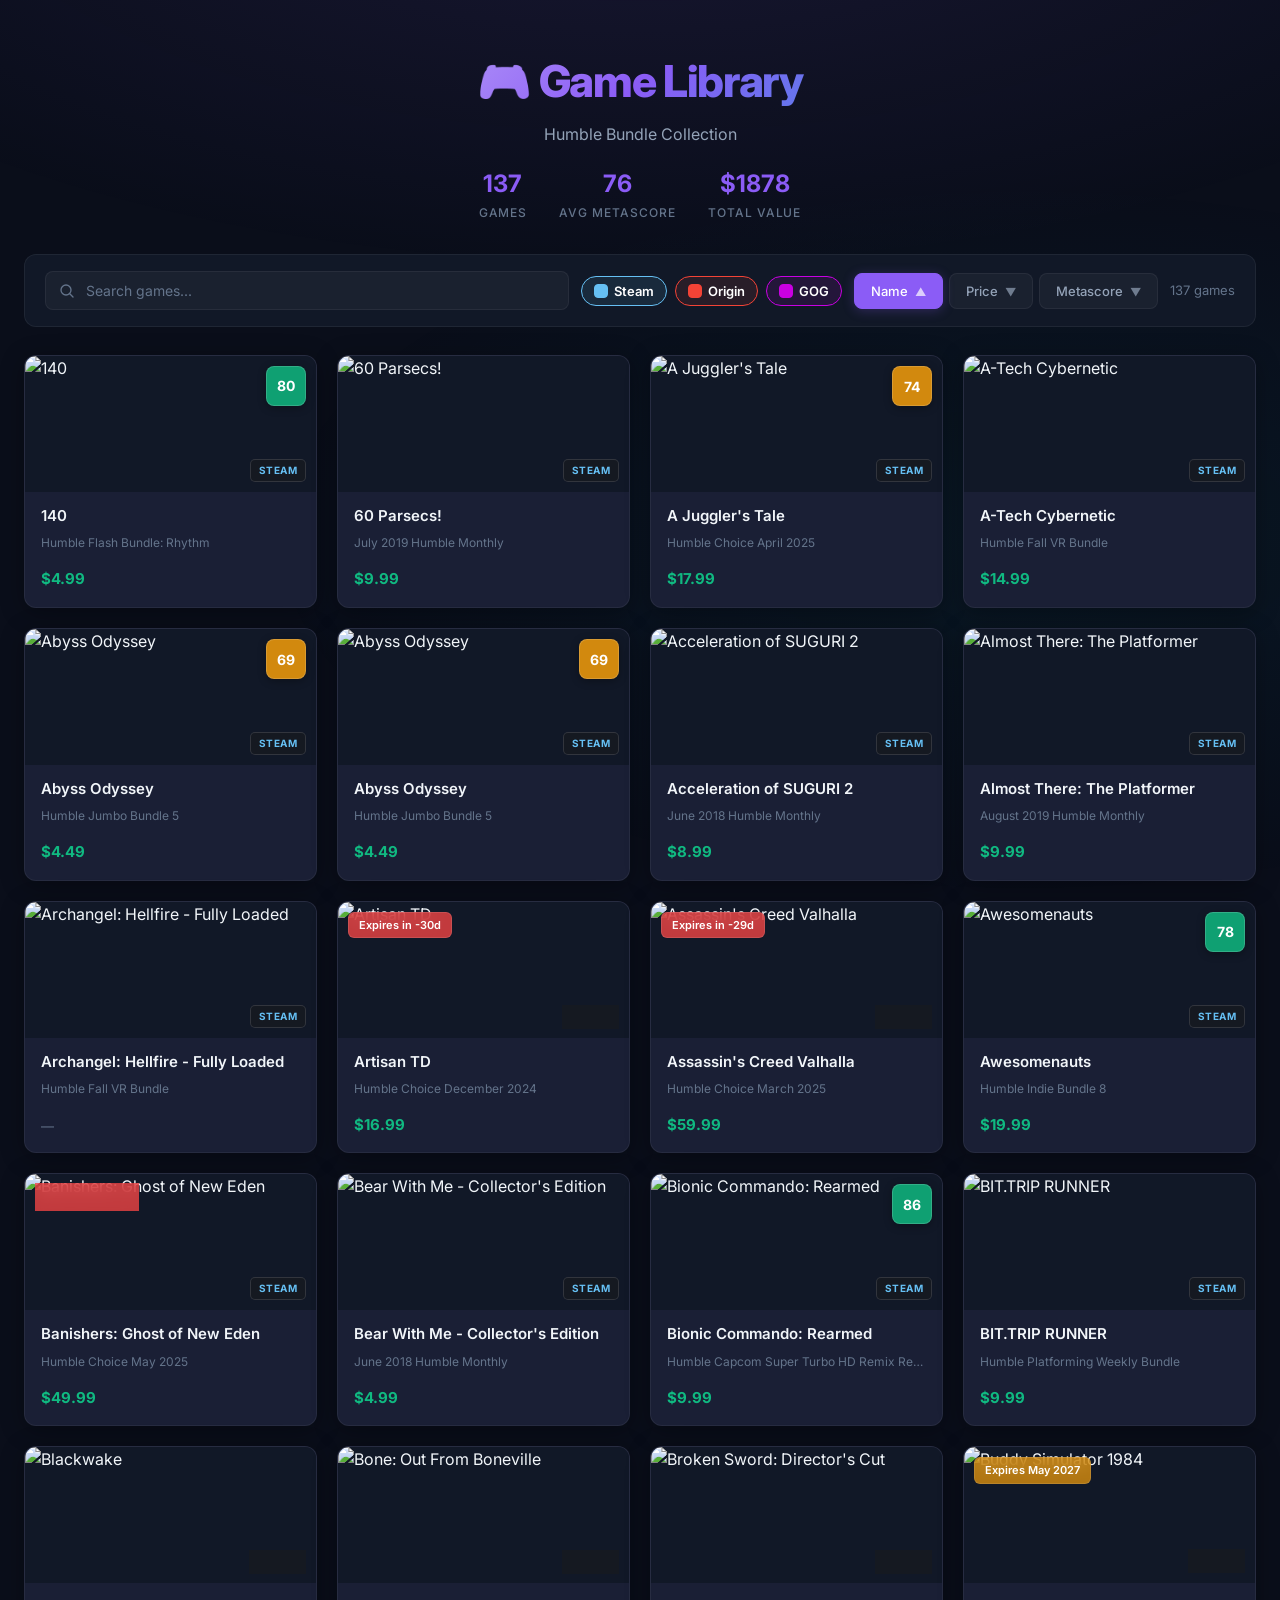
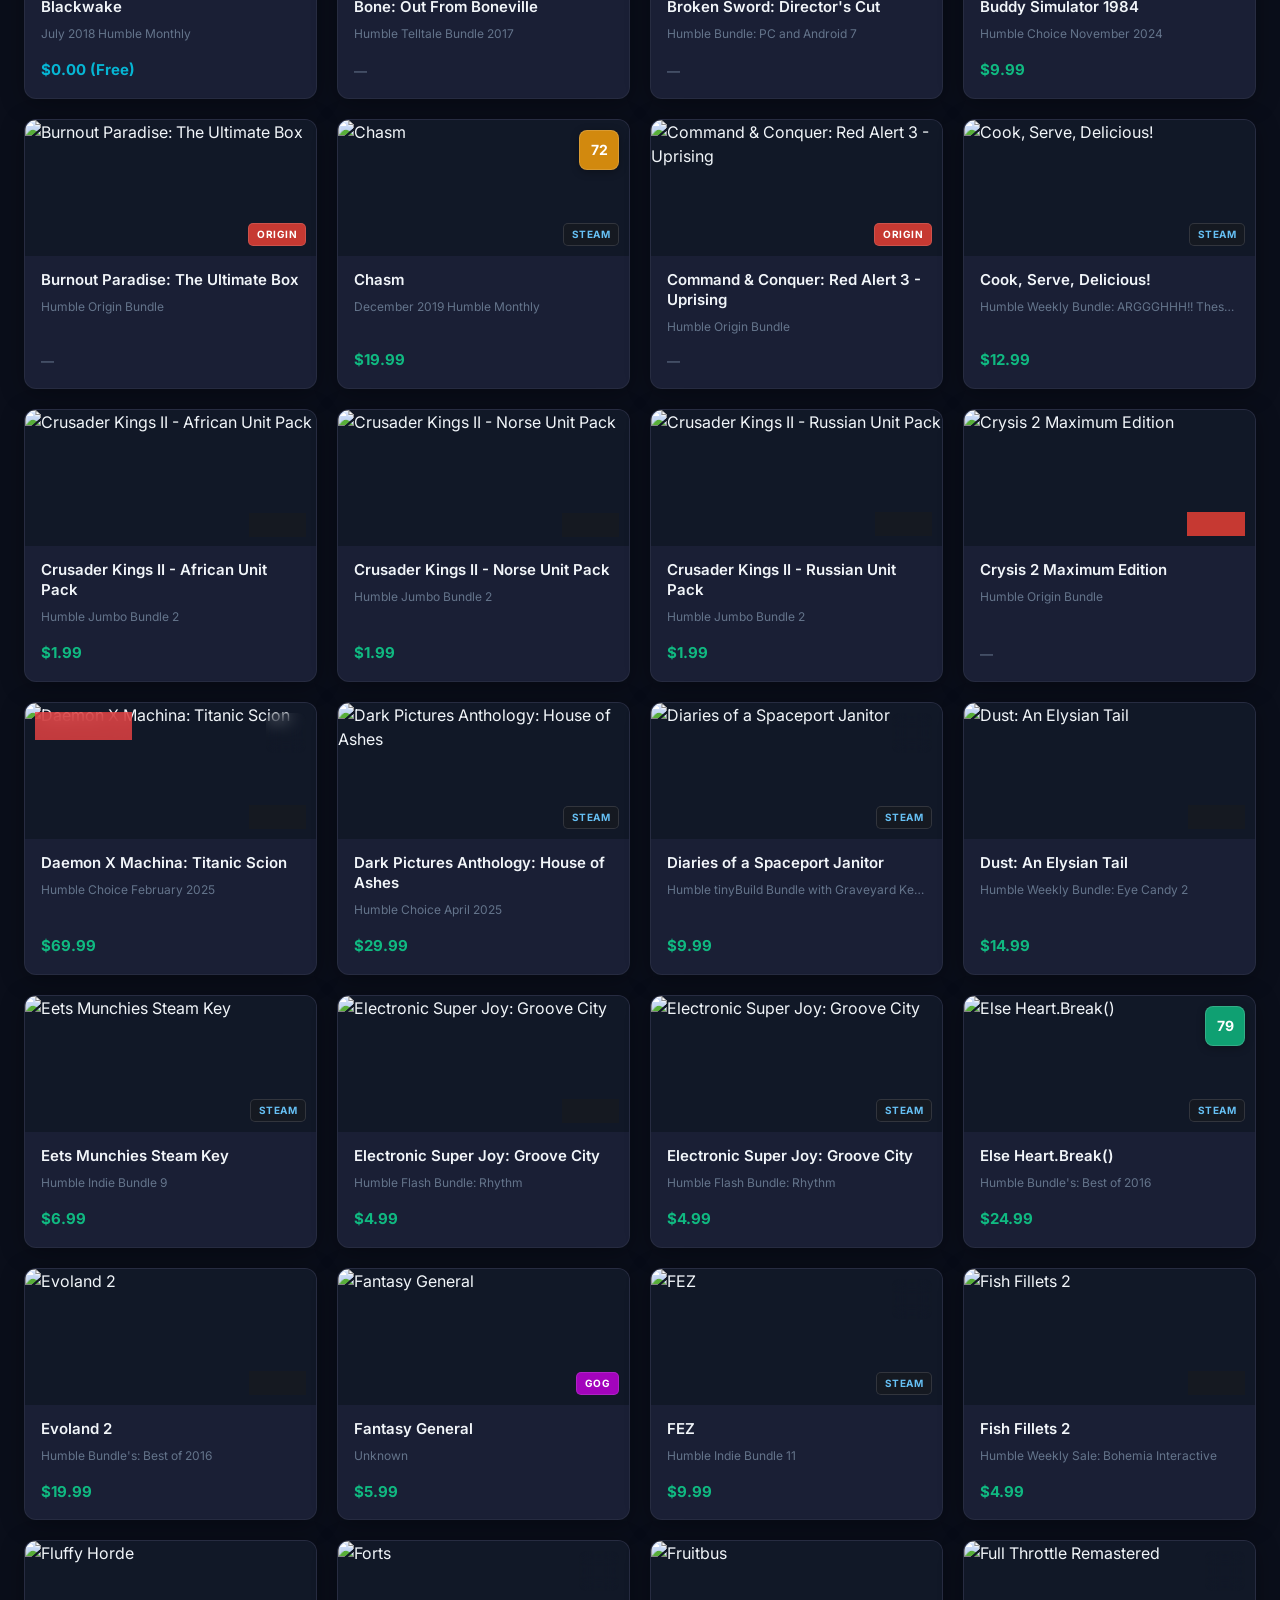
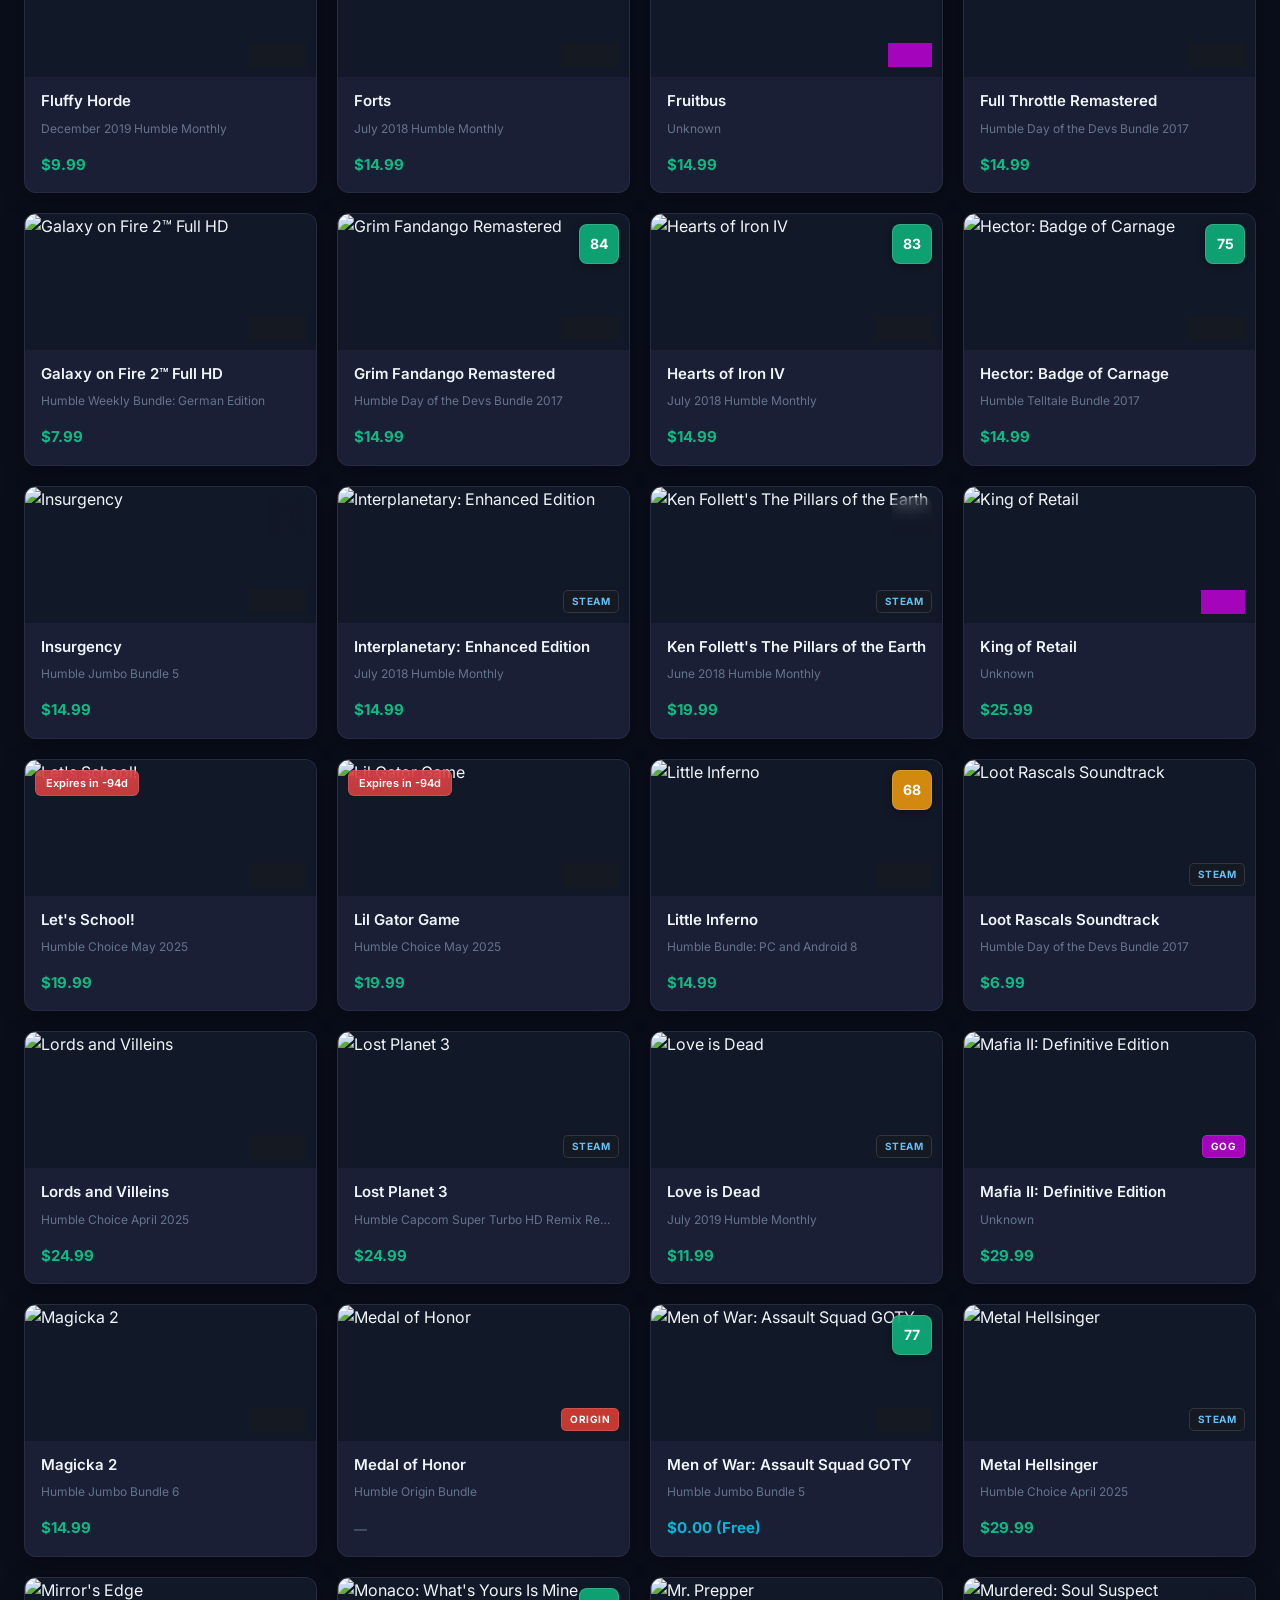
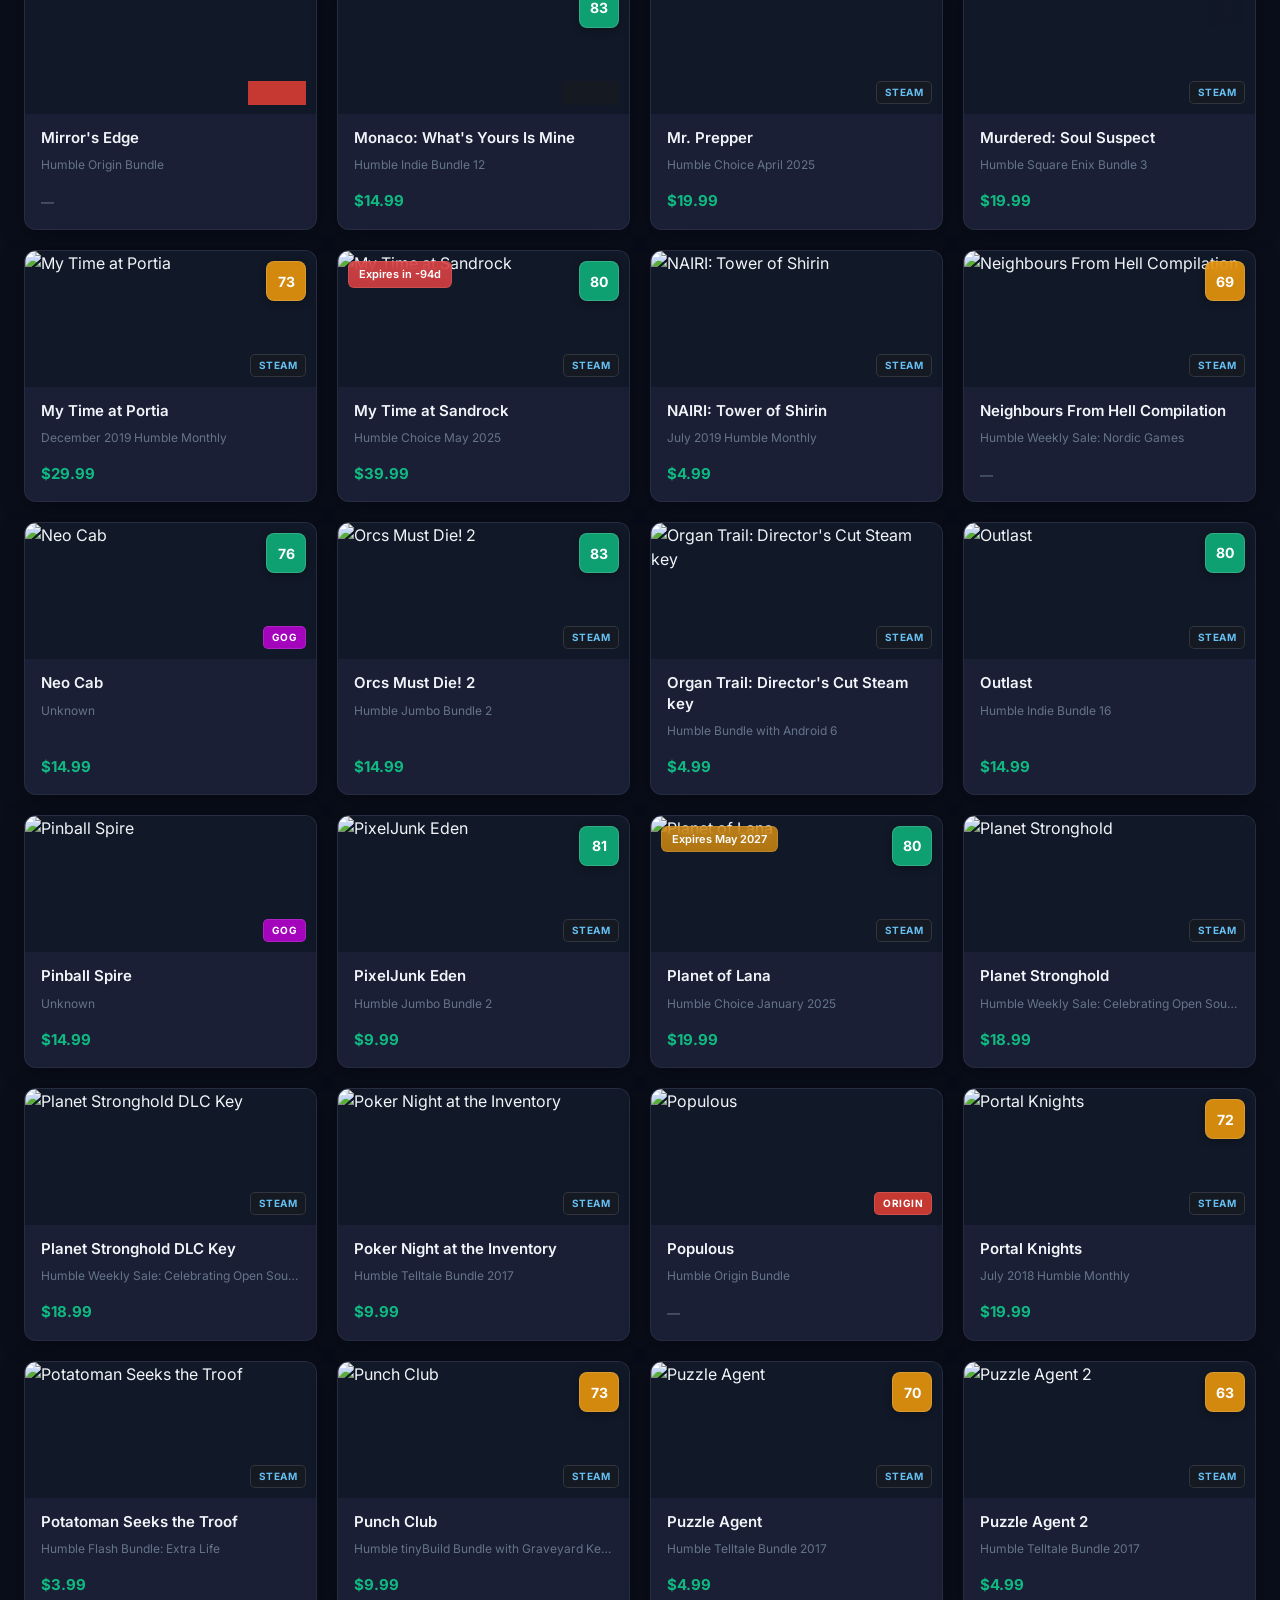
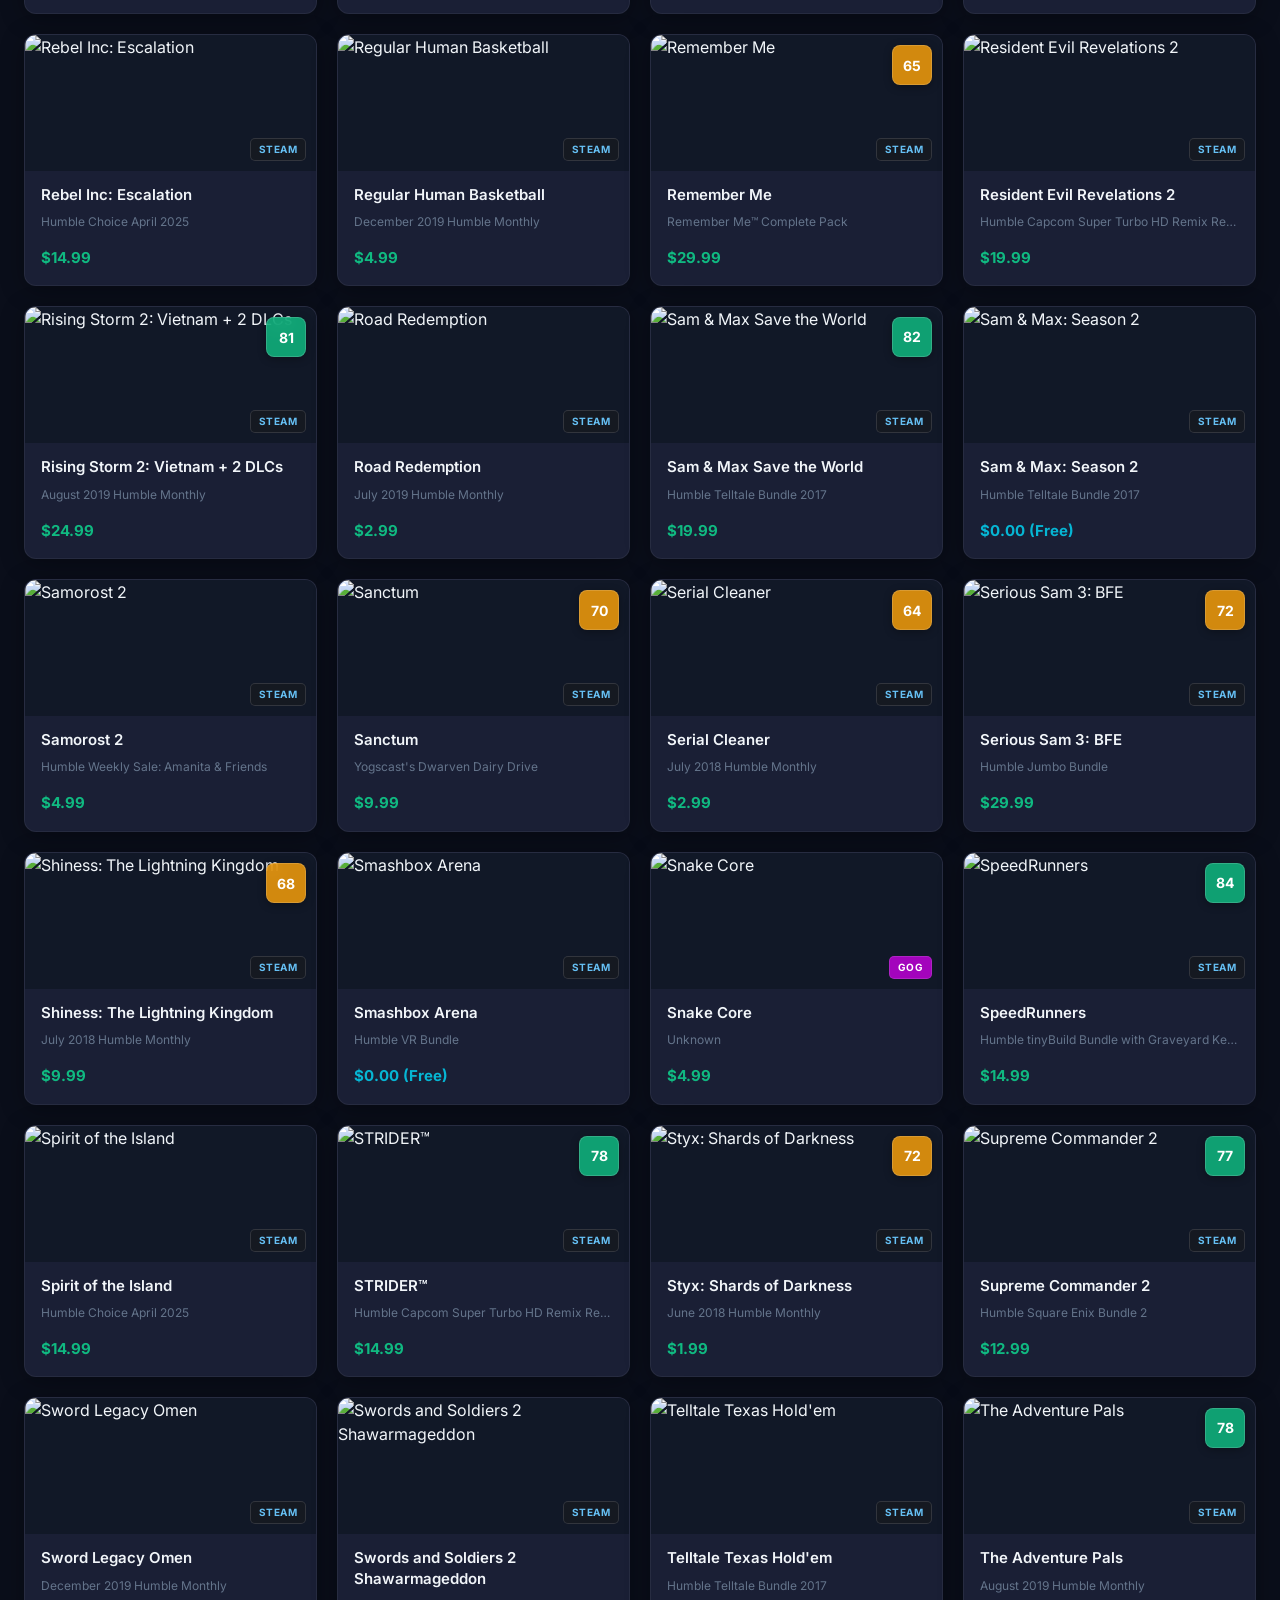
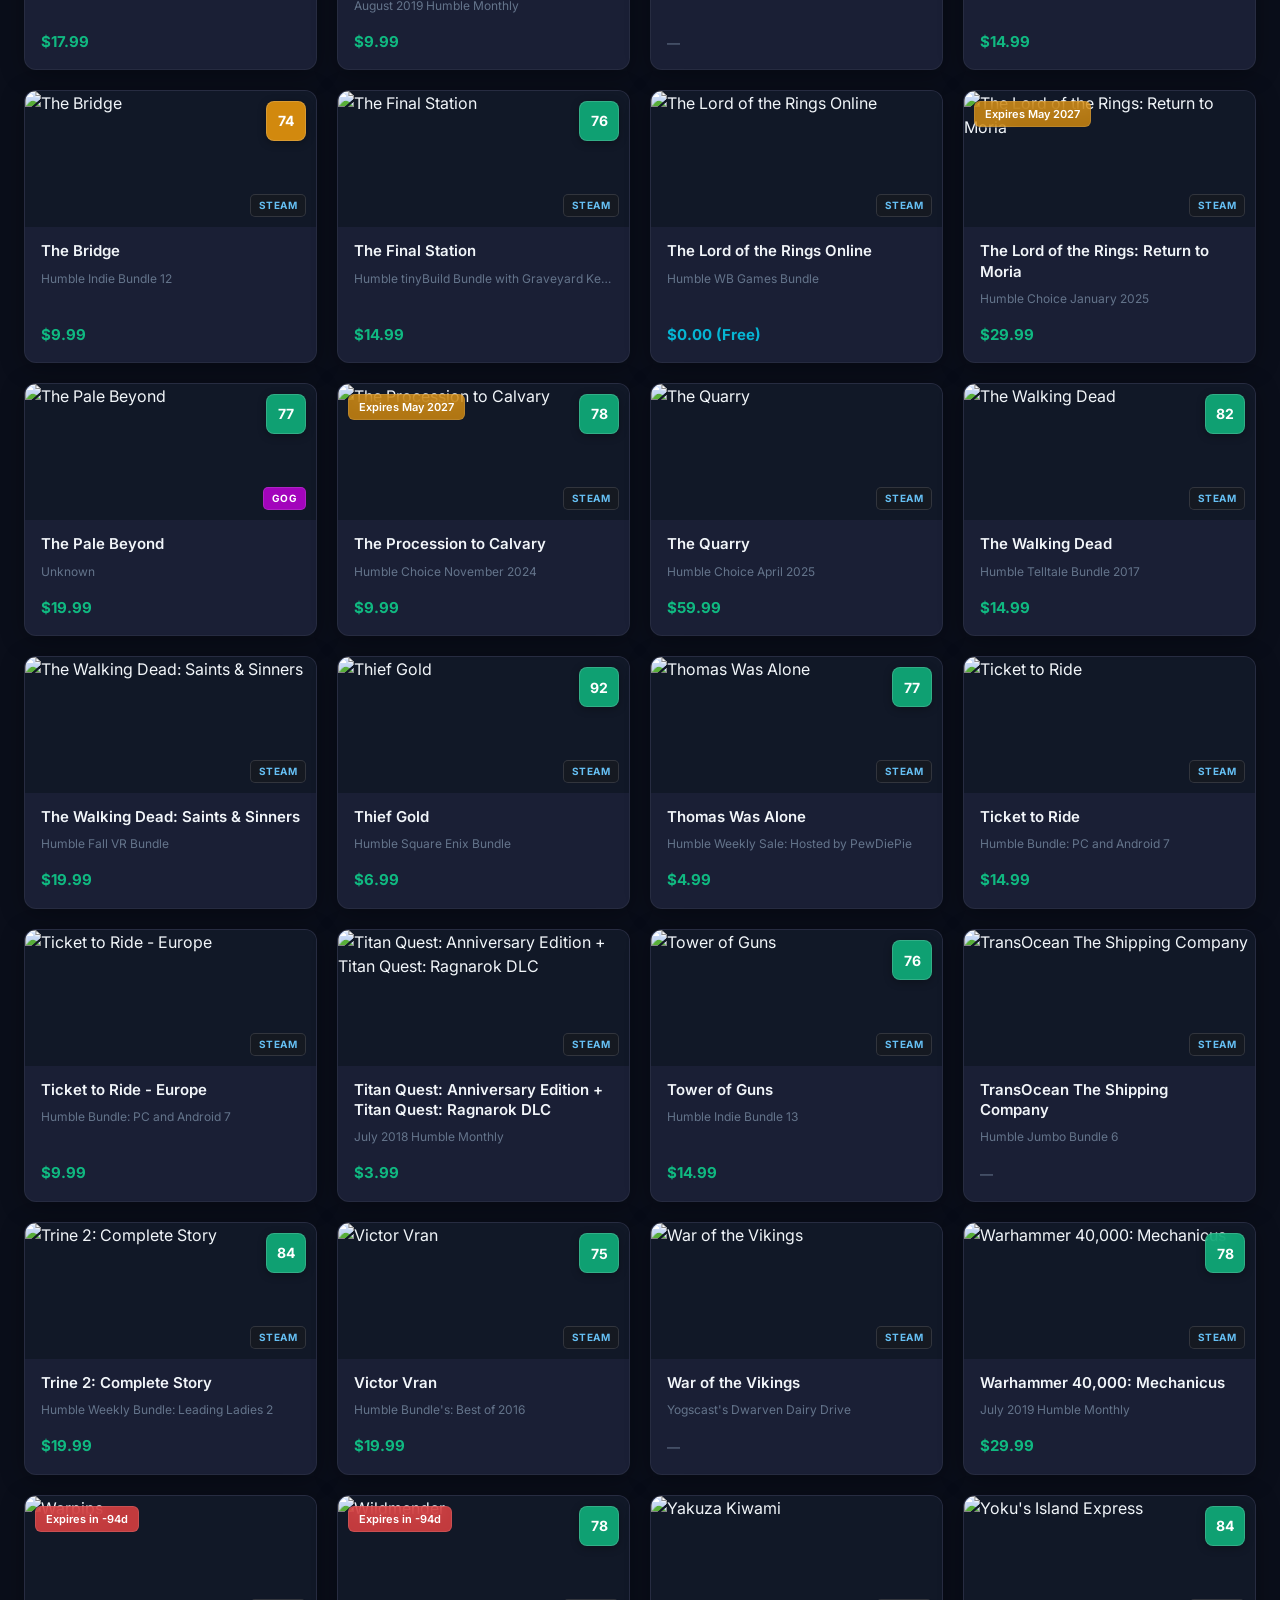
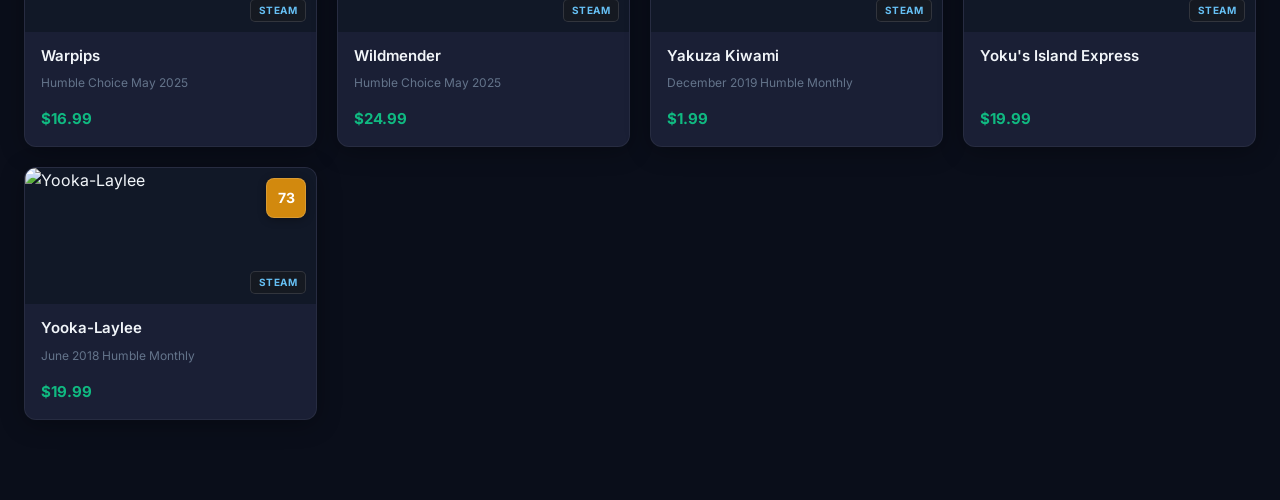
==== games.html @ 5330067b "feat: add game library page" ====
<!DOCTYPE html>
<html lang="en">

<head>
  <meta charset="UTF-8">
  <meta name="viewport" content="width=device-width, initial-scale=1.0">
  <title>Game Library — Humble Bundle Collection</title>
  <meta name="description" content="Browse your Humble Bundle Steam game collection with sorting and filtering.">
  <link rel="preconnect" href="https://fonts.googleapis.com">
  <link href="https://fonts.googleapis.com/css2?family=Inter:wght@300;400;500;600;700;800&display=swap"
    rel="stylesheet">
  <style>
    /* ── Reset & Base ─────────────────────────────────── */
    *,
    *::before,
    *::after {
      box-sizing: border-box;
      margin: 0;
      padding: 0;
    }

    :root {
      --bg-primary: #0a0e1a;
      --bg-secondary: #111827;
      --bg-card: #1a1f35;
      --bg-card-hover: #222845;
      --border-subtle: rgba(255, 255, 255, 0.06);
      --border-hover: rgba(139, 92, 246, 0.4);
      --text-primary: #f1f5f9;
      --text-secondary: #94a3b8;
      --text-muted: #64748b;
      --accent: #8b5cf6;
      --accent-glow: rgba(139, 92, 246, 0.25);
      --green: #10b981;
      --amber: #f59e0b;
      --red: #ef4444;
      --cyan: #06b6d4;
      --radius: 12px;
      --radius-sm: 8px;
      --shadow-card: 0 4px 24px rgba(0, 0, 0, 0.3);
      --shadow-card-hover: 0 8px 40px rgba(139, 92, 246, 0.15), 0 4px 24px rgba(0, 0, 0, 0.4);
      --transition: 0.25s cubic-bezier(0.4, 0, 0.2, 1);
    }

    body {
      font-family: 'Inter', system-ui, -apple-system, sans-serif;
      background: var(--bg-primary);
      color: var(--text-primary);
      min-height: 100vh;
      line-height: 1.5;
      -webkit-font-smoothing: antialiased;
    }

    /* ── Background gradient ──────────────────────────── */
    body::before {
      content: '';
      position: fixed;
      inset: 0;
      background:
        radial-gradient(ellipse 80% 50% at 50% -20%, rgba(139, 92, 246, 0.12), transparent),
        radial-gradient(ellipse 60% 40% at 80% 60%, rgba(6, 182, 212, 0.06), transparent);
      pointer-events: none;
      z-index: 0;
    }

    /* ── Layout ───────────────────────────────────────── */
    .container {
      position: relative;
      z-index: 1;
      max-width: 1440px;
      margin: 0 auto;
      padding: 0 24px;
    }

    /* ── Header ───────────────────────────────────────── */
    header {
      padding: 48px 0 32px;
      text-align: center;
    }

    header h1 {
      font-size: clamp(1.75rem, 4vw, 2.75rem);
      font-weight: 800;
      letter-spacing: -0.03em;
      background: linear-gradient(135deg, #f1f5f9 0%, #8b5cf6 50%, #06b6d4 100%);
      background-clip: text;
      -webkit-background-clip: text;
      -webkit-text-fill-color: transparent;
      margin-bottom: 8px;
    }

    header p {
      color: var(--text-secondary);
      font-size: 1rem;
      font-weight: 400;
    }

    .stats {
      display: flex;
      justify-content: center;
      gap: 32px;
      margin-top: 20px;
      flex-wrap: wrap;
    }

    .stat {
      display: flex;
      flex-direction: column;
      align-items: center;
      gap: 2px;
    }

    .stat-value {
      font-size: 1.5rem;
      font-weight: 700;
      color: var(--accent);
    }

    .stat-label {
      font-size: 0.75rem;
      text-transform: uppercase;
      letter-spacing: 0.08em;
      color: var(--text-muted);
      font-weight: 500;
    }

    /* ── Controls Bar ─────────────────────────────────── */
    .controls {
      display: flex;
      align-items: center;
      gap: 12px;
      flex-wrap: wrap;
      padding: 16px 20px;
      margin-bottom: 28px;
      background: var(--bg-secondary);
      border: 1px solid var(--border-subtle);
      border-radius: var(--radius);
      backdrop-filter: blur(12px);
    }

    .search-box {
      flex: 1;
      min-width: 200px;
      position: relative;
    }

    .search-box svg {
      position: absolute;
      left: 14px;
      top: 50%;
      transform: translateY(-50%);
      width: 16px;
      height: 16px;
      color: var(--text-muted);
    }

    .search-box input {
      width: 100%;
      padding: 10px 14px 10px 40px;
      background: rgba(255, 255, 255, 0.04);
      border: 1px solid var(--border-subtle);
      border-radius: var(--radius-sm);
      color: var(--text-primary);
      font-family: inherit;
      font-size: 0.875rem;
      outline: none;
      transition: border-color var(--transition), box-shadow var(--transition);
    }

    .search-box input::placeholder {
      color: var(--text-muted);
    }

    .search-box input:focus {
      border-color: var(--accent);
      box-shadow: 0 0 0 3px var(--accent-glow);
    }

    .sort-group {
      display: flex;
      gap: 6px;
    }

    .sort-btn {
      padding: 9px 16px;
      font-family: inherit;
      font-size: 0.8125rem;
      font-weight: 500;
      color: var(--text-secondary);
      background: rgba(255, 255, 255, 0.04);
      border: 1px solid var(--border-subtle);
      border-radius: var(--radius-sm);
      cursor: pointer;
      transition: all var(--transition);
      white-space: nowrap;
      user-select: none;
    }

    .sort-btn:hover {
      background: rgba(255, 255, 255, 0.08);
      color: var(--text-primary);
    }

    .sort-btn.active {
      background: var(--accent);
      color: #fff;
      border-color: var(--accent);
      box-shadow: 0 2px 12px var(--accent-glow);
    }

    .sort-btn .arrow {
      display: inline-block;
      margin-left: 4px;
      font-size: 0.7rem;
      opacity: 0.7;
    }

    .results-count {
      font-size: 0.8125rem;
      color: var(--text-muted);
      white-space: nowrap;
      margin-left: auto;
    }

    /* ── Platform Toggles ─────────────────────────────── */
    .platform-toggles {
      display: flex;
      gap: 8px;
      margin-right: auto;
    }

    .platform-toggle {
      padding: 6px 12px;
      font-family: inherit;
      font-size: 0.8125rem;
      font-weight: 600;
      color: var(--text-secondary);
      background: rgba(255, 255, 255, 0.04);
      border: 1px solid var(--border-subtle);
      border-radius: 20px;
      cursor: pointer;
      transition: all var(--transition);
      display: flex;
      align-items: center;
      gap: 6px;
      user-select: none;
    }

    .platform-toggle::before {
      content: '';
      display: inline-block;
      width: 14px;
      height: 14px;
      border-radius: 4px;
      border: 1.5px solid var(--text-muted);
      background: transparent;
      transition: all var(--transition);
    }

    .platform-toggle:hover {
      background: rgba(255, 255, 255, 0.08);
    }

    .platform-toggle.active {
      color: #fff;
    }

    .platform-toggle.active.steam {
      border-color: #66c0f4;
      background: rgba(102, 192, 244, 0.1);
    }

    .platform-toggle.active.steam::before {
      background: #66c0f4;
      border-color: #66c0f4;
    }

    .platform-toggle.active.origin {
      border-color: #f44336;
      background: rgba(244, 67, 54, 0.1);
    }

    .platform-toggle.active.origin::before {
      background: #f44336;
      border-color: #f44336;
    }

    .platform-toggle.active.gog {
      border-color: #c900e3;
      background: rgba(201, 0, 227, 0.1);
    }

    .platform-toggle.active.gog::before {
      background: #c900e3;
      border-color: #c900e3;
    }

    /* SVG checkmark for active state */
    .platform-toggle.active::before {
      background-image: url("data:image/svg+xml,%3Csvg xmlns='http://www.w3.org/2000/svg' viewBox='0 0 24 24' fill='none' stroke='white' stroke-width='3' stroke-linecap='round' stroke-linejoin='round'%3E%3Cpolyline points='20 6 9 17 4 12'%3E%3C/polyline%3E%3C/svg%3E");
      background-size: 10px;
      background-position: center;
      background-repeat: no-repeat;
    }

    /* ── Grid ─────────────────────────────────────────── */
    .grid {
      display: grid;
      grid-template-columns: repeat(auto-fill, minmax(280px, 1fr));
      gap: 20px;
      padding-bottom: 80px;
    }

    /* ── Card ─────────────────────────────────────────── */
    .card {
      background: var(--bg-card);
      border: 1px solid var(--border-subtle);
      border-radius: var(--radius);
      overflow: hidden;
      text-decoration: none;
      color: inherit;
      box-shadow: var(--shadow-card);
      transition: transform var(--transition), box-shadow var(--transition), border-color var(--transition);
      display: flex;
      flex-direction: column;
      position: relative;
    }

    .card:hover {
      transform: translateY(-4px);
      box-shadow: var(--shadow-card-hover);
      border-color: var(--border-hover);
    }

    .card:hover .card-poster img {
      transform: scale(1.05);
    }

    .card-poster {
      width: 100%;
      aspect-ratio: 460 / 215;
      overflow: hidden;
      background: var(--bg-secondary);
      position: relative;
    }

    .card-poster img {
      width: 100%;
      height: 100%;
      object-fit: cover;
      transition: transform 0.4s cubic-bezier(0.4, 0, 0.2, 1);
    }

    .card-poster .no-img {
      display: flex;
      align-items: center;
      justify-content: center;
      width: 100%;
      height: 100%;
      color: var(--text-muted);
      font-size: 2rem;
    }

    /* Metascore badge on poster */
    .metascore-badge {
      position: absolute;
      top: 10px;
      right: 10px;
      width: 40px;
      height: 40px;
      border-radius: 8px;
      display: flex;
      align-items: center;
      justify-content: center;
      font-weight: 700;
      font-size: 0.875rem;
      color: #fff;
      backdrop-filter: blur(8px);
      border: 1px solid rgba(255, 255, 255, 0.15);
      box-shadow: 0 2px 8px rgba(0, 0, 0, 0.3);
    }

    .metascore-badge.high {
      background: rgba(16, 185, 129, 0.85);
    }

    .metascore-badge.mid {
      background: rgba(245, 158, 11, 0.85);
    }

    .metascore-badge.low {
      background: rgba(239, 68, 68, 0.85);
    }

    /* Expiration warning */
    .expiration-tag {
      position: absolute;
      top: 10px;
      left: 10px;
      padding: 4px 10px;
      border-radius: 6px;
      font-size: 0.6875rem;
      font-weight: 600;
      backdrop-filter: blur(8px);
      border: 1px solid rgba(255, 255, 255, 0.1);
    }

    .expiration-tag.soon {
      background: rgba(239, 68, 68, 0.8);
      color: #fff;
    }

    .expiration-tag.later {
      background: rgba(245, 158, 11, 0.7);
      color: #fff;
    }

    .card-body {
      padding: 14px 16px 16px;
      flex: 1;
      display: flex;
      flex-direction: column;
      gap: 8px;
    }

    .card-title {
      font-size: 0.9375rem;
      font-weight: 600;
      line-height: 1.35;
      display: -webkit-box;
      -webkit-line-clamp: 2;
      -webkit-box-orient: vertical;
      overflow: hidden;
    }

    .card-meta {
      display: flex;
      align-items: center;
      justify-content: space-between;
      margin-top: auto;
      padding-top: 8px;
    }

    .card-price {
      font-size: 0.9375rem;
      font-weight: 700;
      color: var(--green);
    }

    .card-price.free {
      color: var(--cyan);
    }

    .card-price.unknown {
      font-weight: 400;
      color: var(--text-muted);
      font-size: 0.8125rem;
    }

    .card-bundle {
      font-size: 0.75rem;
      color: var(--text-muted);
      overflow: hidden;
      text-overflow: ellipsis;
      white-space: nowrap;
    }

    .platform-badge {
      position: absolute;
      bottom: 10px;
      right: 10px;
      padding: 3px 8px;
      border-radius: 5px;
      font-size: 0.625rem;
      font-weight: 700;
      text-transform: uppercase;
      letter-spacing: 0.05em;
      backdrop-filter: blur(8px);
      border: 1px solid rgba(255, 255, 255, 0.12);
    }

    .platform-badge.steam {
      background: rgba(23, 26, 33, 0.85);
      color: #66c0f4;
    }

    .platform-badge.origin {
      background: rgba(244, 67, 54, 0.8);
      color: #fff;
    }

    .platform-badge.gog {
      background: rgba(201, 0, 227, 0.8);
      color: #fff;
    }

    /* ── Empty state ──────────────────────────────────── */
    .empty-state {
      grid-column: 1 / -1;
      text-align: center;
      padding: 80px 20px;
      color: var(--text-muted);
    }

    .empty-state svg {
      width: 48px;
      height: 48px;
      margin-bottom: 16px;
      opacity: 0.4;
    }

    .empty-state p {
      font-size: 1rem;
    }

    /* ── Card appear animation ────────────────────────── */
    @keyframes cardIn {
      from {
        opacity: 0;
        transform: translateY(16px);
      }

      to {
        opacity: 1;
        transform: translateY(0);
      }
    }

    .card {
      animation: cardIn 0.35s ease both;
    }

    /* stagger via JS with inline --i */
    .card {
      animation-delay: calc(var(--i, 0) * 25ms);
    }

    /* ── Responsive ───────────────────────────────────── */
    @media (max-width: 640px) {
      .controls {
        flex-direction: column;
      }

      .search-box {
        min-width: 100%;
      }

      .sort-group {
        width: 100%;
        justify-content: stretch;
      }

      .sort-btn {
        flex: 1;
        text-align: center;
      }

      .results-count {
        margin-left: 0;
        text-align: center;
        width: 100%;
      }

      .grid {
        grid-template-columns: repeat(auto-fill, minmax(240px, 1fr));
        gap: 14px;
      }

      header {
        padding: 32px 0 24px;
      }
    }
  </style>
</head>

<body>
  <div class="container">
    <header>
      <h1>🎮 Game Library</h1>
      <p>Humble Bundle Collection</p>
      <div class="stats" id="stats"></div>
    </header>

    <div class="controls">
      <div class="search-box">
        <svg xmlns="http://www.w3.org/2000/svg" fill="none" viewBox="0 0 24 24" stroke-width="2" stroke="currentColor">
          <path stroke-linecap="round" stroke-linejoin="round"
            d="M21 21l-5.197-5.197m0 0A7.5 7.5 0 105.196 5.196a7.5 7.5 0 0010.607 10.607z" />
        </svg>
        <input type="text" id="searchInput" placeholder="Search games..." autocomplete="off">
      </div>
      <div class="platform-toggles">
        <button class="platform-toggle steam active" data-platform="steam">Steam</button>
        <button class="platform-toggle origin active" data-platform="origin">Origin</button>
        <button class="platform-toggle gog active" data-platform="gog">GOG</button>
      </div>
      <div class="sort-group">
        <button class="sort-btn active" data-sort="name" id="sortName">Name <span class="arrow">▲</span></button>
        <button class="sort-btn" data-sort="price" id="sortPrice">Price <span class="arrow">▼</span></button>
        <button class="sort-btn" data-sort="metascore" id="sortMeta">Metascore <span class="arrow">▼</span></button>
      </div>
      <span class="results-count" id="resultsCount"></span>
    </div>

    <div class="grid" id="grid"></div>
  </div>

  <script>
    const GAMES = [
      {
        "game": "Yoku's Island Express",
        "price": "$19.99",
        "metascore": 84,
        "poster": "https://shared.akamai.steamstatic.com/store_item_assets/steam/apps/334940/header.jpg?t=1763040310",
        "steamUrl": "https://store.steampowered.com/app/334940/",
        "bundle": "",
        "expirationDate": null,
        "platform": "steam"
      },
      {
        "game": "Archangel: Hellfire - Fully Loaded",
        "price": null,
        "metascore": null,
        "poster": "https://shared.akamai.steamstatic.com/store_item_assets/steam/apps/553880/header.jpg",
        "steamUrl": null,
        "bundle": "Humble Fall VR Bundle",
        "expirationDate": null,
        "platform": "steam"
      },
      {
        "game": "A-Tech Cybernetic",
        "price": "$14.99",
        "metascore": null,
        "poster": "https://shared.akamai.steamstatic.com/store_item_assets/steam/apps/578210/header.jpg?t=1715712836",
        "steamUrl": "https://store.steampowered.com/app/578210/",
        "bundle": "Humble Fall VR Bundle",
        "expirationDate": null,
        "platform": "steam"
      },
      {
        "game": "The Walking Dead: Saints & Sinners",
        "price": "$19.99",
        "metascore": null,
        "poster": "https://shared.akamai.steamstatic.com/store_item_assets/steam/apps/916840/header.jpg?t=1744761535",
        "steamUrl": "https://store.steampowered.com/app/916840/",
        "bundle": "Humble Fall VR Bundle",
        "expirationDate": null,
        "platform": "steam"
      },
      {
        "game": "Smashbox Arena",
        "price": "$0.00 (Free)",
        "metascore": null,
        "poster": "https://shared.akamai.steamstatic.com/store_item_assets/steam/apps/568790/header.jpg?t=1620138523",
        "steamUrl": "https://store.steampowered.com/app/568790/",
        "bundle": "Humble VR Bundle",
        "expirationDate": null,
        "platform": "steam"
      },
      {
        "game": "Chasm",
        "price": "$19.99",
        "metascore": 72,
        "poster": "https://shared.akamai.steamstatic.com/store_item_assets/steam/apps/312200/header.jpg?t=1774640395",
        "steamUrl": "https://store.steampowered.com/app/312200/",
        "bundle": "December 2019 Humble Monthly",
        "expirationDate": null,
        "platform": "steam"
      },
      {
        "game": "Fluffy Horde",
        "price": "$9.99",
        "metascore": null,
        "poster": "https://shared.akamai.steamstatic.com/store_item_assets/steam/apps/777880/header.jpg?t=1693758712",
        "steamUrl": "https://store.steampowered.com/app/777880/",
        "bundle": "December 2019 Humble Monthly",
        "expirationDate": null,
        "platform": "steam"
      },
      {
        "game": "My Time at Portia",
        "price": "$29.99",
        "metascore": 73,
        "poster": "https://shared.akamai.steamstatic.com/store_item_assets/steam/apps/666140/header.jpg?t=1773299649",
        "steamUrl": "https://store.steampowered.com/app/666140/",
        "bundle": "December 2019 Humble Monthly",
        "expirationDate": null,
        "platform": "steam"
      },
      {
        "game": "Regular Human Basketball",
        "price": "$4.99",
        "metascore": null,
        "poster": "https://shared.akamai.steamstatic.com/store_item_assets/steam/apps/661940/header.jpg?t=1776928422",
        "steamUrl": "https://store.steampowered.com/app/661940/",
        "bundle": "December 2019 Humble Monthly",
        "expirationDate": null,
        "platform": "steam"
      },
      {
        "game": "Sword Legacy Omen",
        "price": "$17.99",
        "metascore": null,
        "poster": "https://shared.akamai.steamstatic.com/store_item_assets/steam/apps/690140/header.jpg?t=1701836059",
        "steamUrl": "https://store.steampowered.com/app/690140/",
        "bundle": "December 2019 Humble Monthly",
        "expirationDate": null,
        "platform": "steam"
      },
      {
        "game": "Yakuza Kiwami",
        "price": "$1.99",
        "metascore": null,
        "poster": "https://shared.akamai.steamstatic.com/store_item_assets/steam/apps/3717330/07bf98df23eb154febbf878a79ff02b915b6cc43/header.jpg?t=1768478720",
        "steamUrl": "https://store.steampowered.com/app/3717330/",
        "bundle": "December 2019 Humble Monthly",
        "expirationDate": null,
        "platform": "steam"
      },
      {
        "game": "The Adventure Pals",
        "price": "$14.99",
        "metascore": 78,
        "poster": "https://shared.akamai.steamstatic.com/store_item_assets/steam/apps/396710/header.jpg?t=1726581654",
        "steamUrl": "https://store.steampowered.com/app/396710/",
        "bundle": "August 2019 Humble Monthly",
        "expirationDate": null,
        "platform": "steam"
      },
      {
        "game": "Almost There: The Platformer",
        "price": "$9.99",
        "metascore": null,
        "poster": "https://shared.akamai.steamstatic.com/store_item_assets/steam/apps/951940/header.jpg?t=1730751443",
        "steamUrl": "https://store.steampowered.com/app/951940/",
        "bundle": "August 2019 Humble Monthly",
        "expirationDate": null,
        "platform": "steam"
      },
      {
        "game": "Rising Storm 2: Vietnam + 2 DLCs",
        "price": "$24.99",
        "metascore": 81,
        "poster": "https://shared.akamai.steamstatic.com/store_item_assets/steam/apps/418460/header.jpg?t=1770920980",
        "steamUrl": "https://store.steampowered.com/app/418460/",
        "bundle": "August 2019 Humble Monthly",
        "expirationDate": null,
        "platform": "steam"
      },
      {
        "game": "Swords and Soldiers 2 Shawarmageddon",
        "price": "$9.99",
        "metascore": null,
        "poster": "https://shared.akamai.steamstatic.com/store_item_assets/steam/apps/703880/header.jpg?t=1715018131",
        "steamUrl": "https://store.steampowered.com/app/703880/",
        "bundle": "August 2019 Humble Monthly",
        "expirationDate": null,
        "platform": "steam"
      },
      {
        "game": "60 Parsecs!",
        "price": "$9.99",
        "metascore": null,
        "poster": "https://shared.akamai.steamstatic.com/store_item_assets/steam/apps/646270/header.jpg?t=1763734838",
        "steamUrl": "https://store.steampowered.com/app/646270/",
        "bundle": "July 2019 Humble Monthly",
        "expirationDate": null,
        "platform": "steam"
      },
      {
        "game": "Love is Dead",
        "price": "$11.99",
        "metascore": null,
        "poster": "https://shared.akamai.steamstatic.com/store_item_assets/steam/apps/453910/header.jpg?t=1594762534",
        "steamUrl": "https://store.steampowered.com/app/453910/",
        "bundle": "July 2019 Humble Monthly",
        "expirationDate": null,
        "platform": "steam"
      },
      {
        "game": "NAIRI: Tower of Shirin",
        "price": "$4.99",
        "metascore": null,
        "poster": "https://shared.akamai.steamstatic.com/store_item_assets/steam/apps/802450/header.jpg?t=1626442282",
        "steamUrl": "https://store.steampowered.com/app/802450/",
        "bundle": "July 2019 Humble Monthly",
        "expirationDate": null,
        "platform": "steam"
      },
      {
        "game": "Road Redemption",
        "price": "$2.99",
        "metascore": null,
        "poster": "https://shared.akamai.steamstatic.com/store_item_assets/steam/apps/300380/header.jpg?t=1764612541",
        "steamUrl": "https://store.steampowered.com/app/300380/",
        "bundle": "July 2019 Humble Monthly",
        "expirationDate": null,
        "platform": "steam"
      },
      {
        "game": "Warhammer 40,000: Mechanicus",
        "price": "$29.99",
        "metascore": 78,
        "poster": "https://shared.akamai.steamstatic.com/store_item_assets/steam/apps/673880/header.jpg?t=1747933345",
        "steamUrl": "https://store.steampowered.com/app/673880/",
        "bundle": "July 2019 Humble Monthly",
        "expirationDate": null,
        "platform": "steam"
      },
      {
        "game": "Diaries of a Spaceport Janitor",
        "price": "$9.99",
        "metascore": 69,
        "poster": "https://shared.akamai.steamstatic.com/store_item_assets/steam/apps/436500/header.jpg?t=1692115240",
        "steamUrl": "https://store.steampowered.com/app/436500/",
        "bundle": "Humble tinyBuild Bundle with Graveyard Keeper",
        "expirationDate": null,
        "platform": "steam"
      },
      {
        "game": "The Final Station",
        "price": "$14.99",
        "metascore": 76,
        "poster": "https://shared.akamai.steamstatic.com/store_item_assets/steam/apps/435530/header.jpg?t=1752529763",
        "steamUrl": "https://store.steampowered.com/app/435530/",
        "bundle": "Humble tinyBuild Bundle with Graveyard Keeper",
        "expirationDate": null,
        "platform": "steam"
      },
      {
        "game": "Punch Club",
        "price": "$9.99",
        "metascore": 73,
        "poster": "https://shared.akamai.steamstatic.com/store_item_assets/steam/apps/394310/header.jpg?t=1775826361",
        "steamUrl": "https://store.steampowered.com/app/394310/",
        "bundle": "Humble tinyBuild Bundle with Graveyard Keeper",
        "expirationDate": null,
        "platform": "steam"
      },
      {
        "game": "SpeedRunners",
        "price": "$14.99",
        "metascore": 84,
        "poster": "https://shared.akamai.steamstatic.com/store_item_assets/steam/apps/207140/header.jpg?t=1777391860",
        "steamUrl": "https://store.steampowered.com/app/207140/",
        "bundle": "Humble tinyBuild Bundle with Graveyard Keeper",
        "expirationDate": null,
        "platform": "steam"
      },
      {
        "game": "Blackwake",
        "price": "$0.00 (Free)",
        "metascore": null,
        "poster": "https://shared.akamai.steamstatic.com/store_item_assets/steam/apps/420290/header.jpg?t=1709060640",
        "steamUrl": "https://store.steampowered.com/app/420290/",
        "bundle": "July 2018 Humble Monthly",
        "expirationDate": null,
        "platform": "steam"
      },
      {
        "game": "Forts",
        "price": "$14.99",
        "metascore": 74,
        "poster": "https://shared.akamai.steamstatic.com/store_item_assets/steam/apps/410900/header.jpg?t=1777593336",
        "steamUrl": "https://store.steampowered.com/app/410900/",
        "bundle": "July 2018 Humble Monthly",
        "expirationDate": null,
        "platform": "steam"
      },
      {
        "game": "Hearts of Iron IV",
        "price": "$14.99",
        "metascore": 83,
        "poster": "https://shared.akamai.steamstatic.com/store_item_assets/steam/apps/394360/67bbd0057627fc2244793bcdd09260c2539499cf/header.jpg?t=1777568442",
        "steamUrl": "https://store.steampowered.com/app/394360/",
        "bundle": "July 2018 Humble Monthly",
        "expirationDate": null,
        "platform": "steam"
      },
      {
        "game": "Interplanetary: Enhanced Edition",
        "price": "$14.99",
        "metascore": null,
        "poster": "https://shared.akamai.steamstatic.com/store_item_assets/steam/apps/650220/header.jpg?t=1769765852",
        "steamUrl": "https://store.steampowered.com/app/650220/",
        "bundle": "July 2018 Humble Monthly",
        "expirationDate": null,
        "platform": "steam"
      },
      {
        "game": "Portal Knights",
        "price": "$19.99",
        "metascore": 72,
        "poster": "https://shared.akamai.steamstatic.com/store_item_assets/steam/apps/374040/header.jpg?t=1696604379",
        "steamUrl": "https://store.steampowered.com/app/374040/",
        "bundle": "July 2018 Humble Monthly",
        "expirationDate": null,
        "platform": "steam"
      },
      {
        "game": "Serial Cleaner",
        "price": "$2.99",
        "metascore": 64,
        "poster": "https://shared.akamai.steamstatic.com/store_item_assets/steam/apps/522210/b29986d041d02ec7dccb39713e6416c7d38ca2f8/header.jpg?t=1749737711",
        "steamUrl": "https://store.steampowered.com/app/522210/",
        "bundle": "July 2018 Humble Monthly",
        "expirationDate": null,
        "platform": "steam"
      },
      {
        "game": "Shiness: The Lightning Kingdom",
        "price": "$9.99",
        "metascore": 68,
        "poster": "https://shared.akamai.steamstatic.com/store_item_assets/steam/apps/366640/header.jpg?t=1728650401",
        "steamUrl": "https://store.steampowered.com/app/366640/",
        "bundle": "July 2018 Humble Monthly",
        "expirationDate": null,
        "platform": "steam"
      },
      {
        "game": "Titan Quest: Anniversary Edition + Titan Quest: Ragnarok DLC",
        "price": "$3.99",
        "metascore": null,
        "poster": "https://shared.akamai.steamstatic.com/store_item_assets/steam/apps/475150/header.jpg?t=1725002025",
        "steamUrl": "https://store.steampowered.com/app/475150/",
        "bundle": "July 2018 Humble Monthly",
        "expirationDate": null,
        "platform": "steam"
      },
      {
        "game": "Acceleration of SUGURI 2",
        "price": "$8.99",
        "metascore": null,
        "poster": "https://shared.akamai.steamstatic.com/store_item_assets/steam/apps/390710/header.jpg?t=1773470717",
        "steamUrl": "https://store.steampowered.com/app/390710/",
        "bundle": "June 2018 Humble Monthly",
        "expirationDate": null,
        "platform": "steam"
      },
      {
        "game": "Bear With Me - Collector's Edition",
        "price": "$4.99",
        "metascore": null,
        "poster": "https://shared.akamai.steamstatic.com/store_item_assets/steam/apps/809260/header.jpg?t=1718622860",
        "steamUrl": "https://store.steampowered.com/app/809260/",
        "bundle": "June 2018 Humble Monthly",
        "expirationDate": null,
        "platform": "steam"
      },
      {
        "game": "Ken Follett's The Pillars of the Earth",
        "price": "$19.99",
        "metascore": 78,
        "poster": "https://shared.akamai.steamstatic.com/store_item_assets/steam/apps/234270/header.jpg?t=1777462547",
        "steamUrl": "https://store.steampowered.com/app/234270/",
        "bundle": "June 2018 Humble Monthly",
        "expirationDate": null,
        "platform": "steam"
      },
      {
        "game": "Styx: Shards of Darkness",
        "price": "$1.99",
        "metascore": 72,
        "poster": "https://shared.akamai.steamstatic.com/store_item_assets/steam/apps/355790/header.jpg?t=1778174587",
        "steamUrl": "https://store.steampowered.com/app/355790/",
        "bundle": "June 2018 Humble Monthly",
        "expirationDate": null,
        "platform": "steam"
      },
      {
        "game": "Yooka-Laylee",
        "price": "$19.99",
        "metascore": 73,
        "poster": "https://shared.akamai.steamstatic.com/store_item_assets/steam/apps/360830/e813fdd4b8d4acd419826b321d6a4e82578901ac/header.jpg?t=1763031099",
        "steamUrl": "https://store.steampowered.com/app/360830/",
        "bundle": "June 2018 Humble Monthly",
        "expirationDate": null,
        "platform": "steam"
      },
      {
        "game": "Full Throttle Remastered",
        "price": "$14.99",
        "metascore": 77,
        "poster": "https://shared.akamai.steamstatic.com/store_item_assets/steam/apps/228360/header.jpg?t=1731602282",
        "steamUrl": "https://store.steampowered.com/app/228360/",
        "bundle": "Humble Day of the Devs Bundle 2017",
        "expirationDate": null,
        "platform": "steam"
      },
      {
        "game": "Grim Fandango Remastered",
        "price": "$14.99",
        "metascore": 84,
        "poster": "https://shared.akamai.steamstatic.com/store_item_assets/steam/apps/316790/header.jpg?t=1731602112",
        "steamUrl": "https://store.steampowered.com/app/316790/",
        "bundle": "Humble Day of the Devs Bundle 2017",
        "expirationDate": null,
        "platform": "steam"
      },
      {
        "game": "Loot Rascals Soundtrack",
        "price": "$6.99",
        "metascore": null,
        "poster": "https://shared.akamai.steamstatic.com/store_item_assets/steam/apps/583670/header.jpg?t=1643795817",
        "steamUrl": "https://store.steampowered.com/app/583670/",
        "bundle": "Humble Day of the Devs Bundle 2017",
        "expirationDate": null,
        "platform": "steam"
      },
      {
        "game": "Bone: Out From Boneville",
        "price": null,
        "metascore": null,
        "poster": "https://shared.akamai.steamstatic.com/store_item_assets/steam/apps/8310/header.jpg",
        "steamUrl": null,
        "bundle": "Humble Telltale Bundle 2017",
        "expirationDate": null,
        "platform": "steam"
      },
      {
        "game": "Hector: Badge of Carnage",
        "price": "$14.99",
        "metascore": 75,
        "poster": "https://shared.akamai.steamstatic.com/store_item_assets/steam/apps/94620/header.jpg?t=1686748461",
        "steamUrl": "https://store.steampowered.com/app/94620/",
        "bundle": "Humble Telltale Bundle 2017",
        "expirationDate": null,
        "platform": "steam"
      },
      {
        "game": "Poker Night at the Inventory",
        "price": "$9.99",
        "metascore": null,
        "poster": "https://shared.akamai.steamstatic.com/store_item_assets/steam/apps/3897800/07bb60dab716568fdc7c8643b2bc8303d9d11d16/header.jpg?t=1774119583",
        "steamUrl": "https://store.steampowered.com/app/3897800/",
        "bundle": "Humble Telltale Bundle 2017",
        "expirationDate": null,
        "platform": "steam"
      },
      {
        "game": "Puzzle Agent",
        "price": "$4.99",
        "metascore": 70,
        "poster": "https://shared.akamai.steamstatic.com/store_item_assets/steam/apps/31270/header.jpg?t=1686674900",
        "steamUrl": "https://store.steampowered.com/app/31270/",
        "bundle": "Humble Telltale Bundle 2017",
        "expirationDate": null,
        "platform": "steam"
      },
      {
        "game": "Puzzle Agent 2",
        "price": "$4.99",
        "metascore": 63,
        "poster": "https://shared.akamai.steamstatic.com/store_item_assets/steam/apps/94590/header.jpg?t=1686675497",
        "steamUrl": "https://store.steampowered.com/app/94590/",
        "bundle": "Humble Telltale Bundle 2017",
        "expirationDate": null,
        "platform": "steam"
      },
      {
        "game": "Sam & Max Save the World",
        "price": "$19.99",
        "metascore": 82,
        "poster": "https://shared.akamai.steamstatic.com/store_item_assets/steam/apps/1440440/ab10594227eeccb781407e8112752197f3756455/header.jpg?t=1744441844",
        "steamUrl": "https://store.steampowered.com/app/1440440/",
        "bundle": "Humble Telltale Bundle 2017",
        "expirationDate": null,
        "platform": "steam"
      },
      {
        "game": "Sam & Max: Season 2",
        "price": "$0.00 (Free)",
        "metascore": null,
        "poster": "https://shared.akamai.steamstatic.com/store_item_assets/steam/apps/1909350/header.jpg?t=1723423493",
        "steamUrl": "https://store.steampowered.com/app/1909350/",
        "bundle": "Humble Telltale Bundle 2017",
        "expirationDate": null,
        "platform": "steam"
      },
      {
        "game": "Telltale Texas Hold'em",
        "price": null,
        "metascore": null,
        "poster": "https://shared.akamai.steamstatic.com/store_item_assets/steam/apps/8330/header.jpg",
        "steamUrl": null,
        "bundle": "Humble Telltale Bundle 2017",
        "expirationDate": null,
        "platform": "steam"
      },
      {
        "game": "The Walking Dead",
        "price": "$14.99",
        "metascore": 82,
        "poster": "https://shared.akamai.steamstatic.com/store_item_assets/steam/apps/207610/header.jpg?t=1729702559",
        "steamUrl": "https://store.steampowered.com/app/207610/",
        "bundle": "Humble Telltale Bundle 2017",
        "expirationDate": null,
        "platform": "steam"
      },
      {
        "game": "Else Heart.Break()",
        "price": "$24.99",
        "metascore": 79,
        "poster": "https://shared.akamai.steamstatic.com/store_item_assets/steam/apps/400110/header.jpg?t=1610473048",
        "steamUrl": "https://store.steampowered.com/app/400110/",
        "bundle": "Humble Bundle's: Best of 2016",
        "expirationDate": null,
        "platform": "steam"
      },
      {
        "game": "Evoland 2",
        "price": "$19.99",
        "metascore": null,
        "poster": "https://shared.akamai.steamstatic.com/store_item_assets/steam/apps/359310/header.jpg?t=1737537707",
        "steamUrl": "https://store.steampowered.com/app/359310/",
        "bundle": "Humble Bundle's: Best of 2016",
        "expirationDate": null,
        "platform": "steam"
      },
      {
        "game": "Victor Vran",
        "price": "$19.99",
        "metascore": 75,
        "poster": "https://shared.akamai.steamstatic.com/store_item_assets/steam/apps/345180/header.jpg?t=1667211282",
        "steamUrl": "https://store.steampowered.com/app/345180/",
        "bundle": "Humble Bundle's: Best of 2016",
        "expirationDate": null,
        "platform": "steam"
      },
      {
        "game": "Bionic Commando: Rearmed",
        "price": "$9.99",
        "metascore": 86,
        "poster": "https://shared.akamai.steamstatic.com/store_item_assets/steam/apps/21680/header.jpg?t=1644282960",
        "steamUrl": "https://store.steampowered.com/app/21680/",
        "bundle": "Humble Capcom Super Turbo HD Remix Rebundle!",
        "expirationDate": null,
        "platform": "steam"
      },
      {
        "game": "Lost Planet 3",
        "price": "$24.99",
        "metascore": null,
        "poster": "https://shared.akamai.steamstatic.com/store_item_assets/steam/apps/226720/header.jpg?t=1644283090",
        "steamUrl": "https://store.steampowered.com/app/226720/",
        "bundle": "Humble Capcom Super Turbo HD Remix Rebundle!",
        "expirationDate": null,
        "platform": "steam"
      },
      {
        "game": "Resident Evil Revelations 2",
        "price": "$19.99",
        "metascore": null,
        "poster": "https://shared.akamai.steamstatic.com/store_item_assets/steam/apps/287290/header.jpg?t=1769125412",
        "steamUrl": "https://store.steampowered.com/app/287290/",
        "bundle": "Humble Capcom Super Turbo HD Remix Rebundle!",
        "expirationDate": null,
        "platform": "steam"
      },
      {
        "game": "STRIDER™",
        "price": "$14.99",
        "metascore": 78,
        "poster": "https://shared.akamai.steamstatic.com/store_item_assets/steam/apps/235210/header.jpg?t=1712193426",
        "steamUrl": "https://store.steampowered.com/app/235210/",
        "bundle": "Humble Capcom Super Turbo HD Remix Rebundle!",
        "expirationDate": null,
        "platform": "steam"
      },
      {
        "game": "Magicka 2",
        "price": "$14.99",
        "metascore": null,
        "poster": "https://shared.akamai.steamstatic.com/store_item_assets/steam/apps/238370/header.jpg?t=1709831158",
        "steamUrl": "https://store.steampowered.com/app/238370/",
        "bundle": "Humble Jumbo Bundle 6",
        "expirationDate": null,
        "platform": "steam"
      },
      {
        "game": "TransOcean The Shipping Company",
        "price": null,
        "metascore": null,
        "poster": "https://shared.akamai.steamstatic.com/store_item_assets/steam/apps/289930/header.jpg",
        "steamUrl": null,
        "bundle": "Humble Jumbo Bundle 6",
        "expirationDate": null,
        "platform": "steam"
      },
      {
        "game": "Outlast",
        "price": "$14.99",
        "metascore": 80,
        "poster": "https://shared.akamai.steamstatic.com/store_item_assets/steam/apps/238320/header.jpg?t=1666817106",
        "steamUrl": "https://store.steampowered.com/app/238320/",
        "bundle": "Humble Indie Bundle 16",
        "expirationDate": null,
        "platform": "steam"
      },
      {
        "game": "Remember Me",
        "price": "$29.99",
        "metascore": 65,
        "poster": "https://shared.akamai.steamstatic.com/store_item_assets/steam/apps/228300/header.jpg?t=1644283394",
        "steamUrl": "https://store.steampowered.com/app/228300/",
        "bundle": "Remember Me™ Complete Pack",
        "expirationDate": null,
        "platform": "steam"
      },
      {
        "game": "Murdered: Soul Suspect",
        "price": "$19.99",
        "metascore": 59,
        "poster": "https://shared.akamai.steamstatic.com/store_item_assets/steam/apps/233290/header.jpg?t=1774589635",
        "steamUrl": "https://store.steampowered.com/app/233290/",
        "bundle": "Humble Square Enix Bundle 3",
        "expirationDate": null,
        "platform": "steam"
      },
      {
        "game": "Abyss Odyssey",
        "price": "$4.49",
        "metascore": 69,
        "poster": "https://shared.akamai.steamstatic.com/store_item_assets/steam/apps/255070/header.jpg?t=1603132080",
        "steamUrl": "https://store.steampowered.com/app/255070/",
        "bundle": "Humble Jumbo Bundle 5",
        "expirationDate": null,
        "platform": "steam"
      },
      {
        "game": "Abyss Odyssey",
        "price": "$4.49",
        "metascore": 69,
        "poster": "https://shared.akamai.steamstatic.com/store_item_assets/steam/apps/255070/header.jpg?t=1603132080",
        "steamUrl": "https://store.steampowered.com/app/255070/",
        "bundle": "Humble Jumbo Bundle 5",
        "expirationDate": null,
        "platform": "steam"
      },
      {
        "game": "Insurgency",
        "price": "$14.99",
        "metascore": 74,
        "poster": "https://shared.akamai.steamstatic.com/store_item_assets/steam/apps/222880/header.jpg?t=1758742858",
        "steamUrl": "https://store.steampowered.com/app/222880/",
        "bundle": "Humble Jumbo Bundle 5",
        "expirationDate": null,
        "platform": "steam"
      },
      {
        "game": "Men of War: Assault Squad GOTY",
        "price": "$0.00 (Free)",
        "metascore": 77,
        "poster": "https://shared.akamai.steamstatic.com/store_item_assets/steam/apps/207770/header.jpg?t=1447355436",
        "steamUrl": "https://store.steampowered.com/app/207770/",
        "bundle": "Humble Jumbo Bundle 5",
        "expirationDate": null,
        "platform": "steam"
      },
      {
        "game": "Trine 2: Complete Story",
        "price": "$19.99",
        "metascore": 84,
        "poster": "https://shared.akamai.steamstatic.com/store_item_assets/steam/apps/35720/header.jpg?t=1725007729",
        "steamUrl": "https://store.steampowered.com/app/35720/",
        "bundle": "Humble Weekly Bundle: Leading Ladies 2",
        "expirationDate": null,
        "platform": "steam"
      },
      {
        "game": "Cook, Serve, Delicious!",
        "price": "$12.99",
        "metascore": null,
        "poster": "https://shared.akamai.steamstatic.com/store_item_assets/steam/apps/247020/header.jpg?t=1757022294",
        "steamUrl": "https://store.steampowered.com/app/247020/",
        "bundle": "Humble Weekly Bundle: ARGGGHHH!! These games are hard.",
        "expirationDate": null,
        "platform": "steam"
      },
      {
        "game": "Supreme Commander 2",
        "price": "$12.99",
        "metascore": 77,
        "poster": "https://shared.akamai.steamstatic.com/store_item_assets/steam/apps/40100/header.jpg?t=1636731871",
        "steamUrl": "https://store.steampowered.com/app/40100/",
        "bundle": "Humble Square Enix Bundle 2",
        "expirationDate": null,
        "platform": "steam"
      },
      {
        "game": "Dust: An Elysian Tail",
        "price": "$14.99",
        "metascore": null,
        "poster": "https://shared.akamai.steamstatic.com/store_item_assets/steam/apps/236090/header.jpg?t=1667838728",
        "steamUrl": "https://store.steampowered.com/app/236090/",
        "bundle": "Humble Weekly Bundle: Eye Candy 2",
        "expirationDate": null,
        "platform": "steam"
      },
      {
        "game": "Tower of Guns",
        "price": "$14.99",
        "metascore": 76,
        "poster": "https://shared.akamai.steamstatic.com/store_item_assets/steam/apps/266110/header.jpg?t=1712009733",
        "steamUrl": "https://store.steampowered.com/app/266110/",
        "bundle": "Humble Indie Bundle 13",
        "expirationDate": null,
        "platform": "steam"
      },
      {
        "game": "Potatoman Seeks the Troof",
        "price": "$3.99",
        "metascore": null,
        "poster": "https://shared.akamai.steamstatic.com/store_item_assets/steam/apps/328500/header.jpg?t=1588696190",
        "steamUrl": "https://store.steampowered.com/app/328500/",
        "bundle": "Humble Flash Bundle: Extra Life",
        "expirationDate": null,
        "platform": "steam"
      },
      {
        "game": "The Bridge",
        "price": "$9.99",
        "metascore": 74,
        "poster": "https://shared.akamai.steamstatic.com/store_item_assets/steam/apps/204240/header.jpg?t=1764465530",
        "steamUrl": "https://store.steampowered.com/app/204240/",
        "bundle": "Humble Indie Bundle 12",
        "expirationDate": null,
        "platform": "steam"
      },
      {
        "game": "Monaco: What's Yours Is Mine",
        "price": "$14.99",
        "metascore": 83,
        "poster": "https://shared.akamai.steamstatic.com/store_item_assets/steam/apps/113020/header.jpg?t=1773702447",
        "steamUrl": "https://store.steampowered.com/app/113020/",
        "bundle": "Humble Indie Bundle 12",
        "expirationDate": null,
        "platform": "steam"
      },
      {
        "game": "Crusader Kings II - African Unit Pack",
        "price": "$1.99",
        "metascore": null,
        "poster": "https://shared.akamai.steamstatic.com/store_item_assets/steam/apps/210892/header.jpg?t=1700497997",
        "steamUrl": "https://store.steampowered.com/app/210892/",
        "bundle": "Humble Jumbo Bundle 2",
        "expirationDate": null,
        "platform": "steam"
      },
      {
        "game": "Crusader Kings II - Norse Unit Pack",
        "price": "$1.99",
        "metascore": null,
        "poster": "https://shared.akamai.steamstatic.com/store_item_assets/steam/apps/210905/header.jpg?t=1700497816",
        "steamUrl": "https://store.steampowered.com/app/210905/",
        "bundle": "Humble Jumbo Bundle 2",
        "expirationDate": null,
        "platform": "steam"
      },
      {
        "game": "Crusader Kings II - Russian Unit Pack",
        "price": "$1.99",
        "metascore": null,
        "poster": "https://shared.akamai.steamstatic.com/store_item_assets/steam/apps/210899/header.jpg?t=1700497980",
        "steamUrl": "https://store.steampowered.com/app/210899/",
        "bundle": "Humble Jumbo Bundle 2",
        "expirationDate": null,
        "platform": "steam"
      },
      {
        "game": "Orcs Must Die! 2",
        "price": "$14.99",
        "metascore": 83,
        "poster": "https://shared.akamai.steamstatic.com/store_item_assets/steam/apps/201790/header.jpg?t=1725042613",
        "steamUrl": "https://store.steampowered.com/app/201790/",
        "bundle": "Humble Jumbo Bundle 2",
        "expirationDate": null,
        "platform": "steam"
      },
      {
        "game": "PixelJunk Eden",
        "price": "$9.99",
        "metascore": 81,
        "poster": "https://shared.akamai.steamstatic.com/store_item_assets/steam/apps/105800/header.jpg?t=1746671505",
        "steamUrl": "https://store.steampowered.com/app/105800/",
        "bundle": "Humble Jumbo Bundle 2",
        "expirationDate": null,
        "platform": "steam"
      },
      {
        "game": "140",
        "price": "$4.99",
        "metascore": 80,
        "poster": "https://shared.akamai.steamstatic.com/store_item_assets/steam/apps/242820/header.jpg?t=1632130187",
        "steamUrl": "https://store.steampowered.com/app/242820/",
        "bundle": "Humble Flash Bundle: Rhythm",
        "expirationDate": null,
        "platform": "steam"
      },
      {
        "game": "Electronic Super Joy: Groove City",
        "price": "$4.99",
        "metascore": null,
        "poster": "https://shared.akamai.steamstatic.com/store_item_assets/steam/apps/301460/header.jpg?t=1447361872",
        "steamUrl": "https://store.steampowered.com/app/301460/",
        "bundle": "Humble Flash Bundle: Rhythm",
        "expirationDate": null,
        "platform": "steam"
      },
      {
        "game": "Electronic Super Joy: Groove City",
        "price": "$4.99",
        "metascore": null,
        "poster": "https://shared.akamai.steamstatic.com/store_item_assets/steam/apps/301460/header.jpg?t=1447361872",
        "steamUrl": "https://store.steampowered.com/app/301460/",
        "bundle": "Humble Flash Bundle: Rhythm",
        "expirationDate": null,
        "platform": "steam"
      },
      {
        "game": "Thief Gold",
        "price": "$6.99",
        "metascore": 92,
        "poster": "https://shared.akamai.steamstatic.com/store_item_assets/steam/apps/211600/header.jpg?t=1764279039",
        "steamUrl": "https://store.steampowered.com/app/211600/",
        "bundle": "Humble Square Enix Bundle",
        "expirationDate": null,
        "platform": "steam"
      },
      {
        "game": "Galaxy on Fire 2™ Full HD",
        "price": "$7.99",
        "metascore": null,
        "poster": "https://shared.akamai.steamstatic.com/store_item_assets/steam/apps/212010/header.jpg?t=1447355835",
        "steamUrl": "https://store.steampowered.com/app/212010/",
        "bundle": "Humble Weekly Bundle: German Edition",
        "expirationDate": null,
        "platform": "steam"
      },
      {
        "game": "BIT.TRIP RUNNER",
        "price": "$9.99",
        "metascore": null,
        "poster": "https://shared.akamai.steamstatic.com/store_item_assets/steam/apps/63710/header.jpg?t=1700025629",
        "steamUrl": "https://store.steampowered.com/app/63710/",
        "bundle": "Humble Platforming Weekly Bundle",
        "expirationDate": null,
        "platform": "steam"
      },
      {
        "game": "Planet Stronghold",
        "price": "$18.99",
        "metascore": null,
        "poster": "https://shared.akamai.steamstatic.com/store_item_assets/steam/apps/291050/header.jpg?t=1727724231",
        "steamUrl": "https://store.steampowered.com/app/291050/",
        "bundle": "Humble Weekly Sale: Celebrating Open Source",
        "expirationDate": null,
        "platform": "steam"
      },
      {
        "game": "Planet Stronghold DLC Key",
        "price": "$18.99",
        "metascore": null,
        "poster": "https://shared.akamai.steamstatic.com/store_item_assets/steam/apps/291050/header.jpg?t=1727724231",
        "steamUrl": "https://store.steampowered.com/app/291050/",
        "bundle": "Humble Weekly Sale: Celebrating Open Source",
        "expirationDate": null,
        "platform": "steam"
      },
      {
        "game": "FEZ",
        "price": "$9.99",
        "metascore": 91,
        "poster": "https://shared.akamai.steamstatic.com/store_item_assets/steam/apps/224760/header.jpg?t=1572375251",
        "steamUrl": "https://store.steampowered.com/app/224760/",
        "bundle": "Humble Indie Bundle 11",
        "expirationDate": null,
        "platform": "steam"
      },
      {
        "game": "Fish Fillets 2",
        "price": "$4.99",
        "metascore": null,
        "poster": "https://shared.akamai.steamstatic.com/store_item_assets/steam/apps/33950/header.jpg?t=1748944451",
        "steamUrl": "https://store.steampowered.com/app/33950/",
        "bundle": "Humble Weekly Sale: Bohemia Interactive",
        "expirationDate": null,
        "platform": "steam"
      },
      {
        "game": "Samorost 2",
        "price": "$4.99",
        "metascore": null,
        "poster": "https://shared.akamai.steamstatic.com/store_item_assets/steam/apps/40720/b37b26cb266968bf0459a710704214e5c893cfdd/header.jpg?t=1773172966",
        "steamUrl": "https://store.steampowered.com/app/40720/",
        "bundle": "Humble Weekly Sale: Amanita & Friends",
        "expirationDate": null,
        "platform": "steam"
      },
      {
        "game": "Sanctum",
        "price": "$9.99",
        "metascore": 70,
        "poster": "https://shared.akamai.steamstatic.com/store_item_assets/steam/apps/91600/header.jpg?t=1562514720",
        "steamUrl": "https://store.steampowered.com/app/91600/",
        "bundle": "Yogscast's Dwarven Dairy Drive",
        "expirationDate": null,
        "platform": "steam"
      },
      {
        "game": "War of the Vikings",
        "price": null,
        "metascore": null,
        "poster": "https://shared.akamai.steamstatic.com/store_item_assets/steam/apps/234530/header.jpg",
        "steamUrl": null,
        "bundle": "Yogscast's Dwarven Dairy Drive",
        "expirationDate": null,
        "platform": "steam"
      },
      {
        "game": "Little Inferno",
        "price": "$14.99",
        "metascore": 68,
        "poster": "https://shared.akamai.steamstatic.com/store_item_assets/steam/apps/221260/header.jpg?t=1668741117",
        "steamUrl": "https://store.steampowered.com/app/221260/",
        "bundle": "Humble Bundle: PC and Android 8",
        "expirationDate": null,
        "platform": "steam"
      },
      {
        "game": "Serious Sam 3: BFE",
        "price": "$29.99",
        "metascore": 72,
        "poster": "https://shared.akamai.steamstatic.com/store_item_assets/steam/apps/41070/header.jpg?t=1728688460",
        "steamUrl": "https://store.steampowered.com/app/41070/",
        "bundle": "Humble Jumbo Bundle",
        "expirationDate": null,
        "platform": "steam"
      },
      {
        "game": "The Lord of the Rings Online",
        "price": "$0.00 (Free)",
        "metascore": null,
        "poster": "https://shared.akamai.steamstatic.com/store_item_assets/steam/apps/212500/b6dccf6cbb5b453d09f337bd2e12b380e176bc30/header_alt_assets_6.jpg?t=1776971245",
        "steamUrl": "https://store.steampowered.com/app/212500/",
        "bundle": "Humble WB Games Bundle",
        "expirationDate": null,
        "platform": "steam"
      },
      {
        "game": "Broken Sword: Director's Cut",
        "price": null,
        "metascore": null,
        "poster": "https://shared.akamai.steamstatic.com/store_item_assets/steam/apps/57640/header.jpg",
        "steamUrl": null,
        "bundle": "Humble Bundle: PC and Android 7",
        "expirationDate": null,
        "platform": "steam"
      },
      {
        "game": "Ticket to Ride",
        "price": "$14.99",
        "metascore": null,
        "poster": "https://shared.akamai.steamstatic.com/store_item_assets/steam/apps/2477010/a9db2cae2cd0f315dfc3ad13c90916c6f8ca4ba8/header_alt_assets_7.jpg?t=1777541948",
        "steamUrl": "https://store.steampowered.com/app/2477010/",
        "bundle": "Humble Bundle: PC and Android 7",
        "expirationDate": null,
        "platform": "steam"
      },
      {
        "game": "Ticket to Ride - Europe",
        "price": "$9.99",
        "metascore": null,
        "poster": "https://shared.akamai.steamstatic.com/store_item_assets/steam/apps/2608220/header.jpg?t=1778151060",
        "steamUrl": "https://store.steampowered.com/app/2608220/",
        "bundle": "Humble Bundle: PC and Android 7",
        "expirationDate": null,
        "platform": "steam"
      },
      {
        "game": "Neighbours From Hell Compilation",
        "price": null,
        "metascore": 69,
        "poster": "https://shared.akamai.steamstatic.com/store_item_assets/steam/apps/260750/header.jpg?t=1726050067",
        "steamUrl": "https://store.steampowered.com/app/260750/",
        "bundle": "Humble Weekly Sale: Nordic Games",
        "expirationDate": null,
        "platform": "steam"
      },
      {
        "game": "Eets Munchies Steam Key",
        "price": "$6.99",
        "metascore": null,
        "poster": "https://shared.akamai.steamstatic.com/store_item_assets/steam/apps/214550/header.jpg?t=1701910949",
        "steamUrl": "https://store.steampowered.com/app/214550/",
        "bundle": "Humble Indie Bundle 9",
        "expirationDate": null,
        "platform": "steam"
      },
      {
        "game": "Thomas Was Alone",
        "price": "$4.99",
        "metascore": 77,
        "poster": "https://shared.akamai.steamstatic.com/store_item_assets/steam/apps/220780/header.jpg?t=1758896562",
        "steamUrl": "https://store.steampowered.com/app/220780/",
        "bundle": "Humble Weekly Sale: Hosted by PewDiePie",
        "expirationDate": null,
        "platform": "steam"
      },
      {
        "game": "Organ Trail: Director's Cut Steam key",
        "price": "$4.99",
        "metascore": null,
        "poster": "https://shared.akamai.steamstatic.com/store_item_assets/steam/apps/233740/header.jpg?t=1737497858",
        "steamUrl": "https://store.steampowered.com/app/233740/",
        "bundle": "Humble Bundle with Android 6",
        "expirationDate": null,
        "platform": "steam"
      },
      {
        "game": "Awesomenauts",
        "price": "$19.99",
        "metascore": 78,
        "poster": "https://shared.akamai.steamstatic.com/store_item_assets/steam/apps/204300/f9e4fd882426cc2942ace7560492ad1d0e842ac6/header.jpg?t=1763057499",
        "steamUrl": "https://store.steampowered.com/app/204300/",
        "bundle": "Humble Indie Bundle 8",
        "expirationDate": null,
        "platform": "steam"
      },
      {
        "game": "Banishers: Ghost of New Eden",
        "price": "$49.99",
        "metascore": null,
        "poster": "https://shared.akamai.steamstatic.com/store_item_assets/steam/apps/1493640/header.jpg?t=1763044792",
        "steamUrl": "https://store.steampowered.com/app/1493640/",
        "bundle": "Humble Choice May 2025",
        "expirationDate": "2026-09-02T17:00:00Z",
        "platform": "steam"
      },
      {
        "game": "My Time at Sandrock",
        "price": "$39.99",
        "metascore": 80,
        "poster": "https://shared.akamai.steamstatic.com/store_item_assets/steam/apps/1084600/header.jpg?t=1758092038",
        "steamUrl": "https://store.steampowered.com/app/1084600/",
        "bundle": "Humble Choice May 2025",
        "expirationDate": "2026-09-02T17:00:00Z",
        "platform": "steam"
      },
      {
        "game": "Let's School!",
        "price": "$19.99",
        "metascore": null,
        "poster": "https://shared.akamai.steamstatic.com/store_item_assets/steam/apps/1937500/header.jpg?t=1753339721",
        "steamUrl": "https://store.steampowered.com/app/1937500/",
        "bundle": "Humble Choice May 2025",
        "expirationDate": "2026-09-02T17:00:00Z",
        "platform": "steam"
      },
      {
        "game": "Lil Gator Game",
        "price": "$19.99",
        "metascore": null,
        "poster": "https://shared.akamai.steamstatic.com/store_item_assets/steam/apps/1586800/36b3e069a7a154328ff852dc3fff76cdc4f9ed6c/header.jpg?t=1772459218",
        "steamUrl": "https://store.steampowered.com/app/1586800/",
        "bundle": "Humble Choice May 2025",
        "expirationDate": "2026-09-02T17:00:00Z",
        "platform": "steam"
      },
      {
        "game": "Wildmender",
        "price": "$24.99",
        "metascore": 78,
        "poster": "https://shared.akamai.steamstatic.com/store_item_assets/steam/apps/1599330/header.jpg?t=1754474668",
        "steamUrl": "https://store.steampowered.com/app/1599330/",
        "bundle": "Humble Choice May 2025",
        "expirationDate": "2026-09-02T17:00:00Z",
        "platform": "steam"
      },
      {
        "game": "Warpips",
        "price": "$16.99",
        "metascore": null,
        "poster": "https://shared.akamai.steamstatic.com/store_item_assets/steam/apps/1291010/header.jpg?t=1770912777",
        "steamUrl": "https://store.steampowered.com/app/1291010/",
        "bundle": "Humble Choice May 2025",
        "expirationDate": "2026-09-02T17:00:00Z",
        "platform": "steam"
      },
      {
        "game": "The Quarry",
        "price": "$59.99",
        "metascore": null,
        "poster": "https://shared.akamai.steamstatic.com/store_item_assets/steam/apps/1577120/header.jpg?t=1730303267",
        "steamUrl": "https://store.steampowered.com/app/1577120/",
        "bundle": "Humble Choice April 2025",
        "expirationDate": null,
        "platform": "steam"
      },
      {
        "game": "Metal Hellsinger",
        "price": "$29.99",
        "metascore": null,
        "poster": "https://shared.akamai.steamstatic.com/store_item_assets/steam/apps/1061910/header.jpg?t=1731933059",
        "steamUrl": "https://store.steampowered.com/app/1061910/",
        "bundle": "Humble Choice April 2025",
        "expirationDate": null,
        "platform": "steam"
      },
      {
        "game": "Dark Pictures Anthology: House of Ashes",
        "price": "$29.99",
        "metascore": null,
        "poster": "https://shared.akamai.steamstatic.com/store_item_assets/steam/apps/1281590/header.jpg?t=1728912876",
        "steamUrl": "https://store.steampowered.com/app/1281590/",
        "bundle": "Humble Choice April 2025",
        "expirationDate": null,
        "platform": "steam"
      },
      {
        "game": "Rebel Inc: Escalation",
        "price": "$14.99",
        "metascore": null,
        "poster": "https://shared.akamai.steamstatic.com/store_item_assets/steam/apps/1088790/ace8bbbb1a749a06d5a4a966011e3064f1ca21bb/header.jpg?t=1776849895",
        "steamUrl": "https://store.steampowered.com/app/1088790/",
        "bundle": "Humble Choice April 2025",
        "expirationDate": null,
        "platform": "steam"
      },
      {
        "game": "Spirit of the Island",
        "price": "$14.99",
        "metascore": null,
        "poster": "https://shared.akamai.steamstatic.com/store_item_assets/steam/apps/1592110/06b6fc557b1b7ba36b610e93a6d59e220634e0a5/header.jpg?t=1775475428",
        "steamUrl": "https://store.steampowered.com/app/1592110/",
        "bundle": "Humble Choice April 2025",
        "expirationDate": null,
        "platform": "steam"
      },
      {
        "game": "Lords and Villeins",
        "price": "$24.99",
        "metascore": null,
        "poster": "https://shared.akamai.steamstatic.com/store_item_assets/steam/apps/1287530/header.jpg?t=1761835995",
        "steamUrl": "https://store.steampowered.com/app/1287530/",
        "bundle": "Humble Choice April 2025",
        "expirationDate": null,
        "platform": "steam"
      },
      {
        "game": "A Juggler's Tale",
        "price": "$17.99",
        "metascore": 74,
        "poster": "https://shared.akamai.steamstatic.com/store_item_assets/steam/apps/1252830/header.jpg?t=1776172830",
        "steamUrl": "https://store.steampowered.com/app/1252830/",
        "bundle": "Humble Choice April 2025",
        "expirationDate": null,
        "platform": "steam"
      },
      {
        "game": "Mr. Prepper",
        "price": "$19.99",
        "metascore": null,
        "poster": "https://shared.akamai.steamstatic.com/store_item_assets/steam/apps/761830/500622b10e11a31f4d758c9761a4feb97a1affc0/header.jpg?t=1778143496",
        "steamUrl": "https://store.steampowered.com/app/761830/",
        "bundle": "Humble Choice April 2025",
        "expirationDate": null,
        "platform": "steam"
      },
      {
        "game": "Assassin's Creed Valhalla",
        "price": "$59.99",
        "metascore": null,
        "poster": "https://shared.akamai.steamstatic.com/store_item_assets/steam/apps/2208920/header.jpg?t=1754572990",
        "steamUrl": "https://store.steampowered.com/app/2208920/",
        "bundle": "Humble Choice March 2025",
        "expirationDate": "2026-11-06T18:00:00Z",
        "platform": "steam"
      },
      {
        "game": "Daemon X Machina: Titanic Scion",
        "price": "$69.99",
        "metascore": 79,
        "poster": "https://shared.akamai.steamstatic.com/store_item_assets/steam/apps/1342490/dc5fd7e61c483622ee093b53b1a0928e4ea90996/header.jpg?t=1775578386",
        "steamUrl": "https://store.steampowered.com/app/1342490/",
        "bundle": "Humble Choice February 2025",
        "expirationDate": "2027-01-05T18:00:00Z",
        "platform": "steam"
      },
      {
        "game": "The Lord of the Rings: Return to Moria",
        "price": "$29.99",
        "metascore": null,
        "poster": "https://shared.akamai.steamstatic.com/store_item_assets/steam/apps/2933130/6b8f8cf6304969c5c1d72fb3b33e5a31a1255f83/header.jpg?t=1776449367",
        "steamUrl": "https://store.steampowered.com/app/2933130/",
        "bundle": "Humble Choice January 2025",
        "expirationDate": "2027-05-05T17:00:00Z",
        "platform": "steam"
      },
      {
        "game": "Planet of Lana",
        "price": "$19.99",
        "metascore": 80,
        "poster": "https://shared.akamai.steamstatic.com/store_item_assets/steam/apps/1608230/afc987687f2f80c5c4a93293f2f0f53a62032212/header.jpg?t=1772728759",
        "steamUrl": "https://store.steampowered.com/app/1608230/",
        "bundle": "Humble Choice January 2025",
        "expirationDate": "2027-05-05T17:00:00Z",
        "platform": "steam"
      },
      {
        "game": "Artisan TD",
        "price": "$16.99",
        "metascore": null,
        "poster": "https://shared.akamai.steamstatic.com/store_item_assets/steam/apps/2224640/header.jpg?t=1777362000",
        "steamUrl": "https://store.steampowered.com/app/2224640/",
        "bundle": "Humble Choice December 2024",
        "expirationDate": "2026-11-05T18:00:00Z",
        "platform": "steam"
      },
      {
        "game": "The Procession to Calvary",
        "price": "$9.99",
        "metascore": 78,
        "poster": "https://shared.akamai.steamstatic.com/store_item_assets/steam/apps/1071130/header.jpg?t=1774549724",
        "steamUrl": "https://store.steampowered.com/app/1071130/",
        "bundle": "Humble Choice November 2024",
        "expirationDate": "2027-05-05T17:00:00Z",
        "platform": "steam"
      },
      {
        "game": "Buddy Simulator 1984",
        "price": "$9.99",
        "metascore": null,
        "poster": "https://shared.akamai.steamstatic.com/store_item_assets/steam/apps/1269950/6565c6ce539591aa5a95c005b95bb525b11007a9/header.jpg?t=1747255411",
        "steamUrl": "https://store.steampowered.com/app/1269950/",
        "bundle": "Humble Choice November 2024",
        "expirationDate": "2027-05-05T17:00:00Z",
        "platform": "steam"
      },
      {
        "game": "Burnout Paradise: The Ultimate Box",
        "price": null,
        "metascore": null,
        "poster": "https://shared.akamai.steamstatic.com/store_item_assets/steam/apps/24740/header.jpg",
        "steamUrl": null,
        "bundle": "Humble Origin Bundle",
        "expirationDate": null,
        "platform": "origin"
      },
      {
        "game": "Command & Conquer: Red Alert 3 - Uprising",
        "price": null,
        "metascore": null,
        "poster": "https://shared.akamai.steamstatic.com/store_item_assets/steam/apps/24800/header.jpg",
        "steamUrl": null,
        "bundle": "Humble Origin Bundle",
        "expirationDate": null,
        "platform": "origin"
      },
      {
        "game": "Crysis 2 Maximum Edition",
        "price": null,
        "metascore": null,
        "poster": "https://shared.akamai.steamstatic.com/store_item_assets/steam/apps/108800/header.jpg",
        "steamUrl": null,
        "bundle": "Humble Origin Bundle",
        "expirationDate": null,
        "platform": "origin"
      },
      {
        "game": "Medal of Honor",
        "price": null,
        "metascore": null,
        "poster": "https://shared.akamai.steamstatic.com/store_item_assets/steam/apps/47790/header.jpg",
        "steamUrl": null,
        "bundle": "Humble Origin Bundle",
        "expirationDate": null,
        "platform": "origin"
      },
      {
        "game": "Mirror's Edge",
        "price": null,
        "metascore": null,
        "poster": "https://shared.akamai.steamstatic.com/store_item_assets/steam/apps/17410/header.jpg",
        "steamUrl": null,
        "bundle": "Humble Origin Bundle",
        "expirationDate": null,
        "platform": "origin"
      },
      {
        "game": "Populous",
        "price": null,
        "metascore": null,
        "poster": "https://shared.akamai.steamstatic.com/store_item_assets/steam/apps/47870/header.jpg",
        "steamUrl": null,
        "bundle": "Humble Origin Bundle",
        "expirationDate": null,
        "platform": "origin"
      },
      {
        "game": "Pinball Spire",
        "price": "$14.99",
        "metascore": null,
        "poster": "https://shared.akamai.steamstatic.com/store_item_assets/steam/apps/2601940/header.jpg?t=1771278708",
        "steamUrl": "https://store.steampowered.com/app/2601940/",
        "bundle": "Unknown",
        "expirationDate": null,
        "platform": "gog"
      },
      {
        "game": "Mafia II: Definitive Edition",
        "price": "$29.99",
        "metascore": null,
        "poster": "https://shared.akamai.steamstatic.com/store_item_assets/steam/apps/1030830/header.jpg?t=1759852951",
        "steamUrl": "https://store.steampowered.com/app/1030830/",
        "bundle": "Unknown",
        "expirationDate": null,
        "platform": "gog"
      },
      {
        "game": "Fruitbus",
        "price": "$14.99",
        "metascore": null,
        "poster": "https://shared.akamai.steamstatic.com/store_item_assets/steam/apps/2484130/header.jpg?t=1774944219",
        "steamUrl": "https://store.steampowered.com/app/2484130/",
        "bundle": "Unknown",
        "expirationDate": null,
        "platform": "gog"
      },
      {
        "game": "Neo Cab",
        "price": "$14.99",
        "metascore": 76,
        "poster": "https://shared.akamai.steamstatic.com/store_item_assets/steam/apps/794540/49a19a9728c31c147540151a06e5f1398d29f776/header.jpg?t=1757056423",
        "steamUrl": "https://store.steampowered.com/app/794540/",
        "bundle": "Unknown",
        "expirationDate": null,
        "platform": "gog"
      },
      {
        "game": "Fantasy General",
        "price": "$5.99",
        "metascore": null,
        "poster": "https://shared.akamai.steamstatic.com/store_item_assets/steam/apps/1741120/header.jpg?t=1728487091",
        "steamUrl": "https://store.steampowered.com/app/1741120/",
        "bundle": "Unknown",
        "expirationDate": null,
        "platform": "gog"
      },
      {
        "game": "King of Retail",
        "price": "$25.99",
        "metascore": null,
        "poster": "https://shared.akamai.steamstatic.com/store_item_assets/steam/apps/968250/header.jpg?t=1772458542",
        "steamUrl": "https://store.steampowered.com/app/968250/",
        "bundle": "Unknown",
        "expirationDate": null,
        "platform": "gog"
      },
      {
        "game": "The Pale Beyond",
        "price": "$19.99",
        "metascore": 77,
        "poster": "https://shared.akamai.steamstatic.com/store_item_assets/steam/apps/1266030/8bda823c98bacea1044dcd0c480aeb65c22a026d/header.jpg?t=1767787380",
        "steamUrl": "https://store.steampowered.com/app/1266030/",
        "bundle": "Unknown",
        "expirationDate": null,
        "platform": "gog"
      },
      {
        "game": "Snake Core",
        "price": "$4.99",
        "metascore": null,
        "poster": "https://shared.akamai.steamstatic.com/store_item_assets/steam/apps/1262770/header.jpg?t=1772456442",
        "steamUrl": "https://store.steampowered.com/app/1262770/",
        "bundle": "Unknown",
        "expirationDate": null,
        "platform": "gog"
      }
    ];

    // ── Parse price to number ──────────────────────────
    function parsePrice(p) {
      if (!p) return null;
      if (p.includes("Free")) return 0;
      const m = p.match(/[\d.]+/);
      return m ? parseFloat(m[0]) : null;
    }

    // ── State ──────────────────────────────────────────
    let currentSort = "name";
    let sortAsc = { name: true, price: false, metascore: false };
    let searchTerm = "";
    const activePlatforms = new Set(["steam", "origin", "gog"]);

    // ── Stats ──────────────────────────────────────────
    function renderStats() {
      const total = GAMES.length;
      const withMeta = GAMES.filter(g => g.metascore != null).length;
      const avgMeta = withMeta
        ? Math.round(GAMES.filter(g => g.metascore != null).reduce((s, g) => s + g.metascore, 0) / withMeta)
        : 0;
      const totalValue = GAMES
        .map(g => parsePrice(g.price))
        .filter(p => p != null)
        .reduce((s, p) => s + p, 0);

      document.getElementById("stats").innerHTML = `
        <div class="stat"><span class="stat-value">${total}</span><span class="stat-label">Games</span></div>
        <div class="stat"><span class="stat-value">${avgMeta}</span><span class="stat-label">Avg Metascore</span></div>
        <div class="stat"><span class="stat-value">$${totalValue.toFixed(0)}</span><span class="stat-label">Total Value</span></div>
      `;
    }

    // ── Sort & Filter ──────────────────────────────────
    function getFilteredSorted() {
      let list = [...GAMES];

      // Filter by platform
      list = list.filter(g => activePlatforms.has(g.platform));

      // Filter by search term
      if (searchTerm) {
        const q = searchTerm.toLowerCase();
        list = list.filter(g =>
          g.game.toLowerCase().includes(q) ||
          (g.bundle && g.bundle.toLowerCase().includes(q))
        );
      }

      // Sort
      const dir = sortAsc[currentSort] ? 1 : -1;
      list.sort((a, b) => {
        if (currentSort === "name") {
          return dir * a.game.localeCompare(b.game);
        }
        if (currentSort === "price") {
          const pa = parsePrice(a.price);
          const pb = parsePrice(b.price);
          if (pa == null && pb == null) return 0;
          if (pa == null) return 1;
          if (pb == null) return -1;
          return dir * (pa - pb);
        }
        if (currentSort === "metascore") {
          const ma = a.metascore ?? -1;
          const mb = b.metascore ?? -1;
          if (ma === -1 && mb === -1) return 0;
          if (ma === -1) return 1;
          if (mb === -1) return -1;
          return dir * (ma - mb);
        }
        return 0;
      });

      return list;
    }

    // ── Render Cards ───────────────────────────────────
    function render() {
      const list = getFilteredSorted();
      const grid = document.getElementById("grid");

      if (list.length === 0) {
        grid.innerHTML = `
          <div class="empty-state">
            <svg xmlns="http://www.w3.org/2000/svg" fill="none" viewBox="0 0 24 24" stroke-width="1.5" stroke="currentColor"><path stroke-linecap="round" stroke-linejoin="round" d="M21 21l-5.197-5.197m0 0A7.5 7.5 0 105.196 5.196a7.5 7.5 0 0010.607 10.607z"/></svg>
            <p>No games match your search.</p>
          </div>
        `;
        document.getElementById("resultsCount").textContent = "0 games";
        return;
      }

      grid.innerHTML = list.map((g, i) => {
        const priceNum = parsePrice(g.price);
        const priceClass = g.price == null ? "unknown" : (priceNum === 0 ? "free" : "");
        const priceLabel = g.price ?? "—";

        let metaBadge = "";
        if (g.metascore != null) {
          const tier = g.metascore >= 75 ? "high" : g.metascore >= 50 ? "mid" : "low";
          metaBadge = `<div class="metascore-badge ${tier}">${g.metascore}</div>`;
        }

        let expTag = "";
        if (g.expirationDate) {
          const exp = new Date(g.expirationDate);
          const now = new Date();
          const daysLeft = Math.ceil((exp - now) / 86400000);
          if (daysLeft <= 90) {
            expTag = `<div class="expiration-tag soon">Expires in ${daysLeft}d</div>`;
          } else if (daysLeft <= 365) {
            expTag = `<div class="expiration-tag later">Expires ${exp.toLocaleDateString('en-US', { month: 'short', year: 'numeric' })}</div>`;
          }
        }

        const posterHtml = g.poster
          ? `<img src="${g.poster}" alt="${g.game}" loading="lazy">`
          : `<div class="no-img">🎮</div>`;

        const platformBadge = `<div class="platform-badge ${g.platform}">${g.platform}</div>`;

        const tag = g.steamUrl ? "a" : "div";
        const href = g.steamUrl ? ` href="${g.steamUrl}" target="_blank" rel="noopener"` : "";

        return `
          <${tag} class="card" style="--i:${Math.min(i, 30)}"${href}>
            <div class="card-poster">
              ${posterHtml}
              ${metaBadge}
              ${expTag}
              ${platformBadge}
            </div>
            <div class="card-body">
              <div class="card-title">${g.game}</div>
              <div class="card-bundle" title="${g.bundle || ''}">${g.bundle || ''}</div>
              <div class="card-meta">
                <span class="card-price ${priceClass}">${priceLabel}</span>
              </div>
            </div>
          </${tag}>
        `;
      }).join("");

      document.getElementById("resultsCount").textContent = `${list.length} game${list.length !== 1 ? "s" : ""}`;
    }

    // ── Events ─────────────────────────────────────────
    document.getElementById("searchInput").addEventListener("input", (e) => {
      searchTerm = e.target.value;
      render();
    });

    document.querySelectorAll(".platform-toggle").forEach(btn => {
      btn.addEventListener("click", () => {
        const p = btn.dataset.platform;
        if (activePlatforms.has(p)) {
          activePlatforms.delete(p);
          btn.classList.remove("active");
        } else {
          activePlatforms.add(p);
          btn.classList.add("active");
        }
        render();
      });
    });

    document.querySelectorAll(".sort-btn").forEach((btn) => {
      btn.addEventListener("click", () => {
        const sort = btn.dataset.sort;
        if (currentSort === sort) {
          sortAsc[sort] = !sortAsc[sort];
        } else {
          currentSort = sort;
        }

        // Update button states
        document.querySelectorAll(".sort-btn").forEach(b => b.classList.remove("active"));
        btn.classList.add("active");

        // Update arrows
        document.querySelectorAll(".sort-btn").forEach(b => {
          const s = b.dataset.sort;
          b.querySelector(".arrow").textContent = sortAsc[s] ? "▲" : "▼";
        });

        render();
      });
    });

    // ── Init ───────────────────────────────────────────
    renderStats();
    render();
  </script>
</body>

</html>
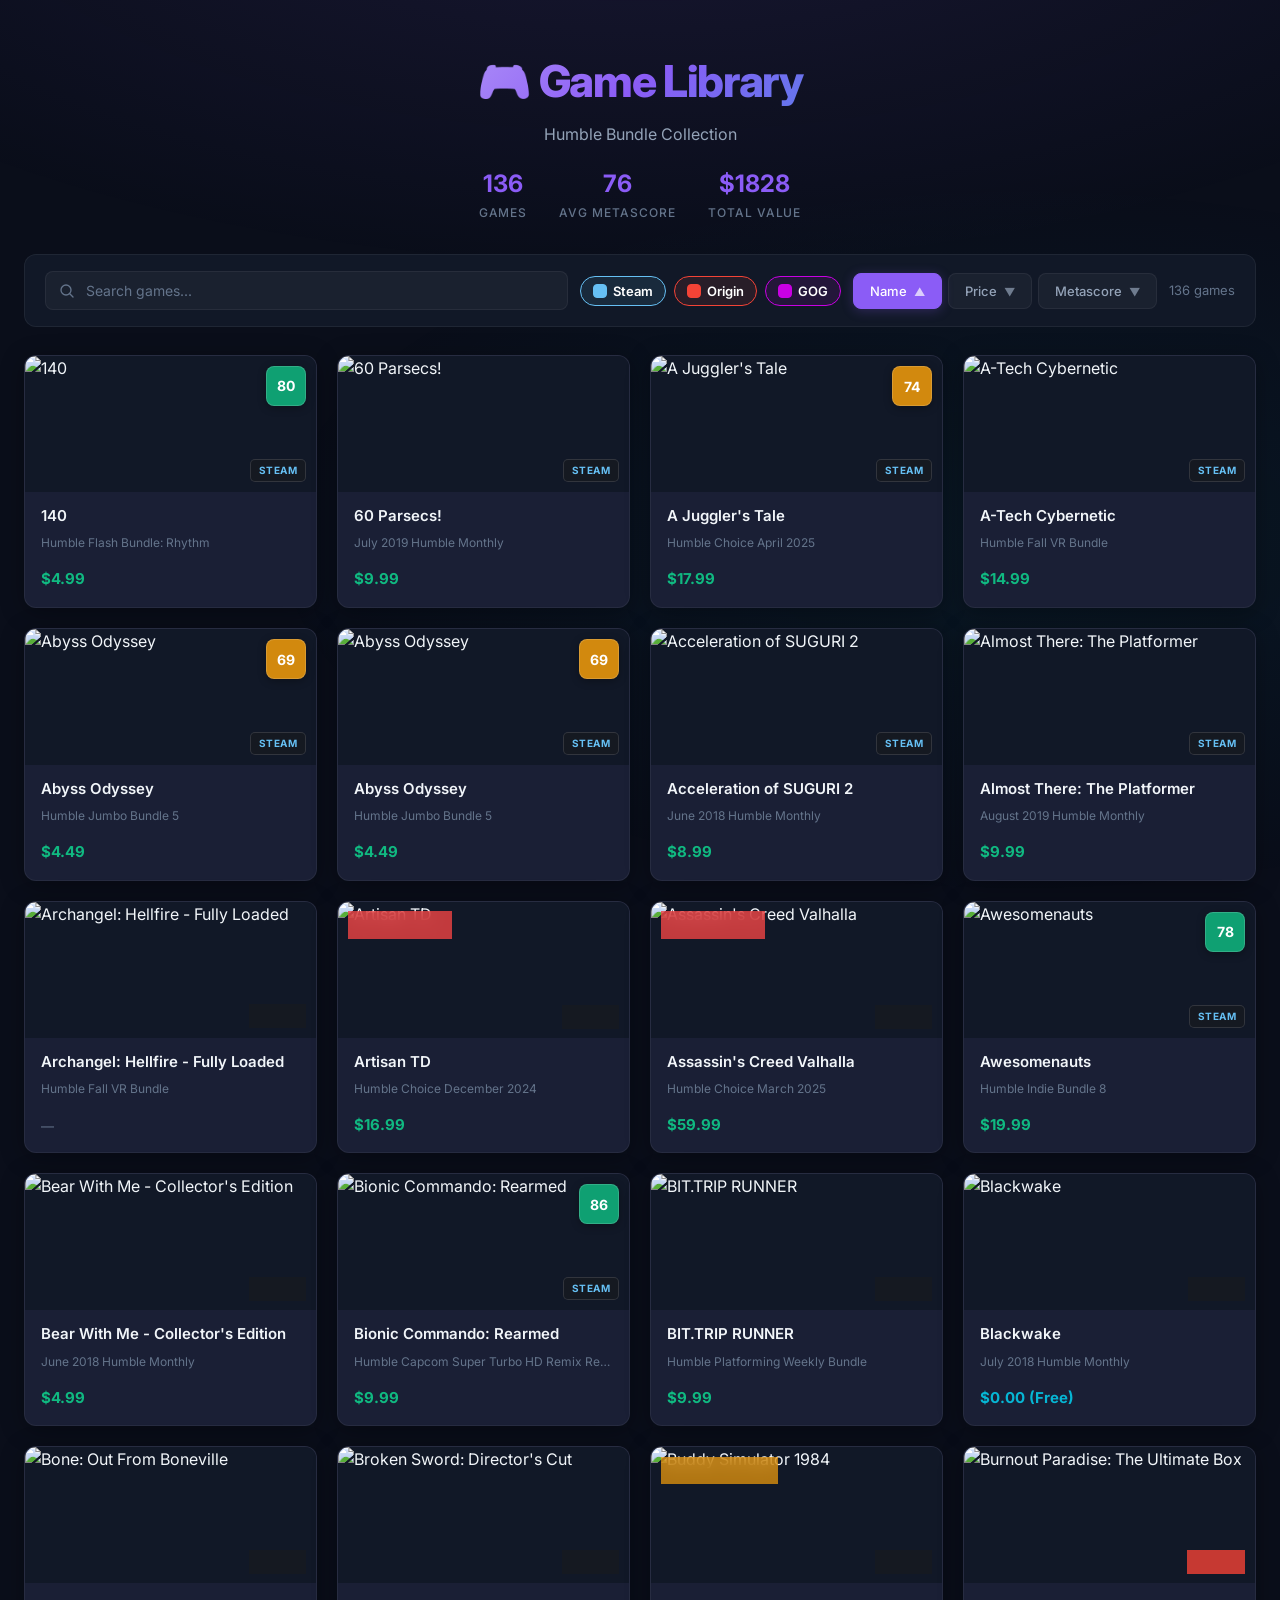
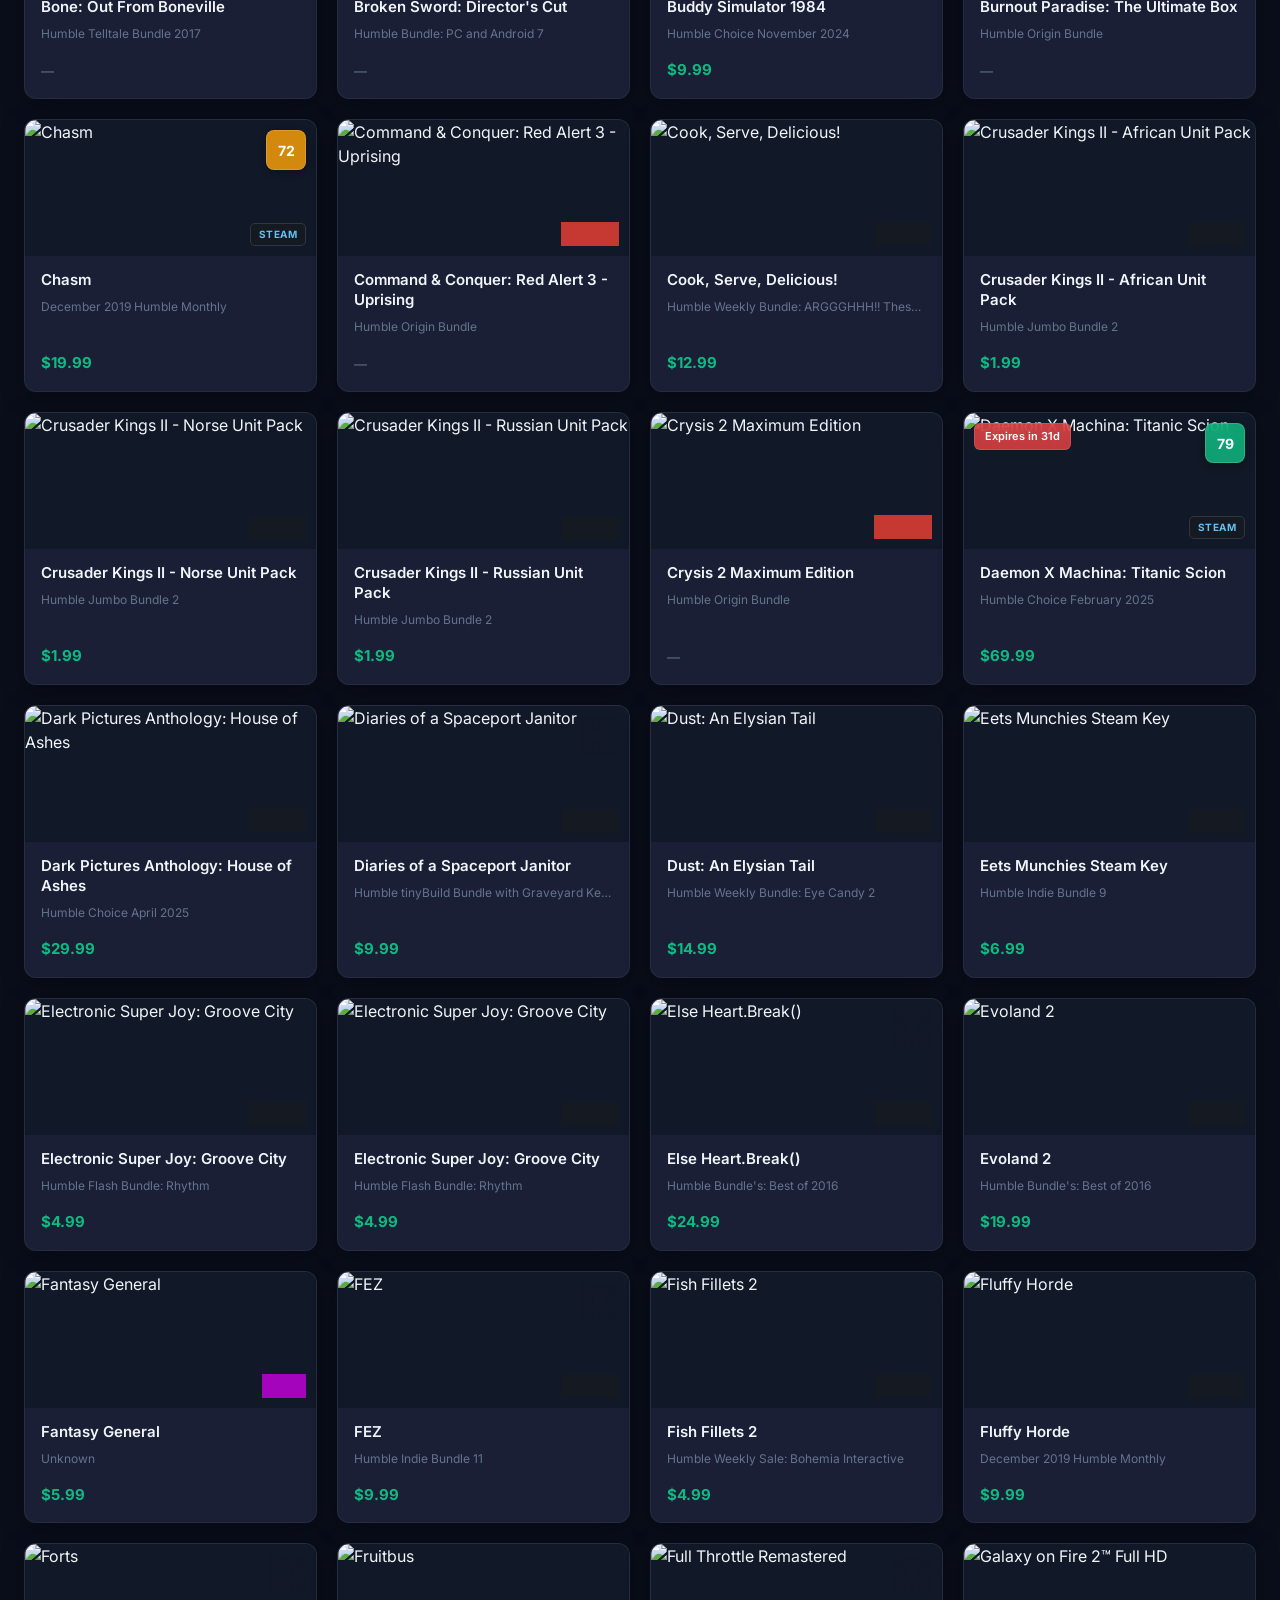
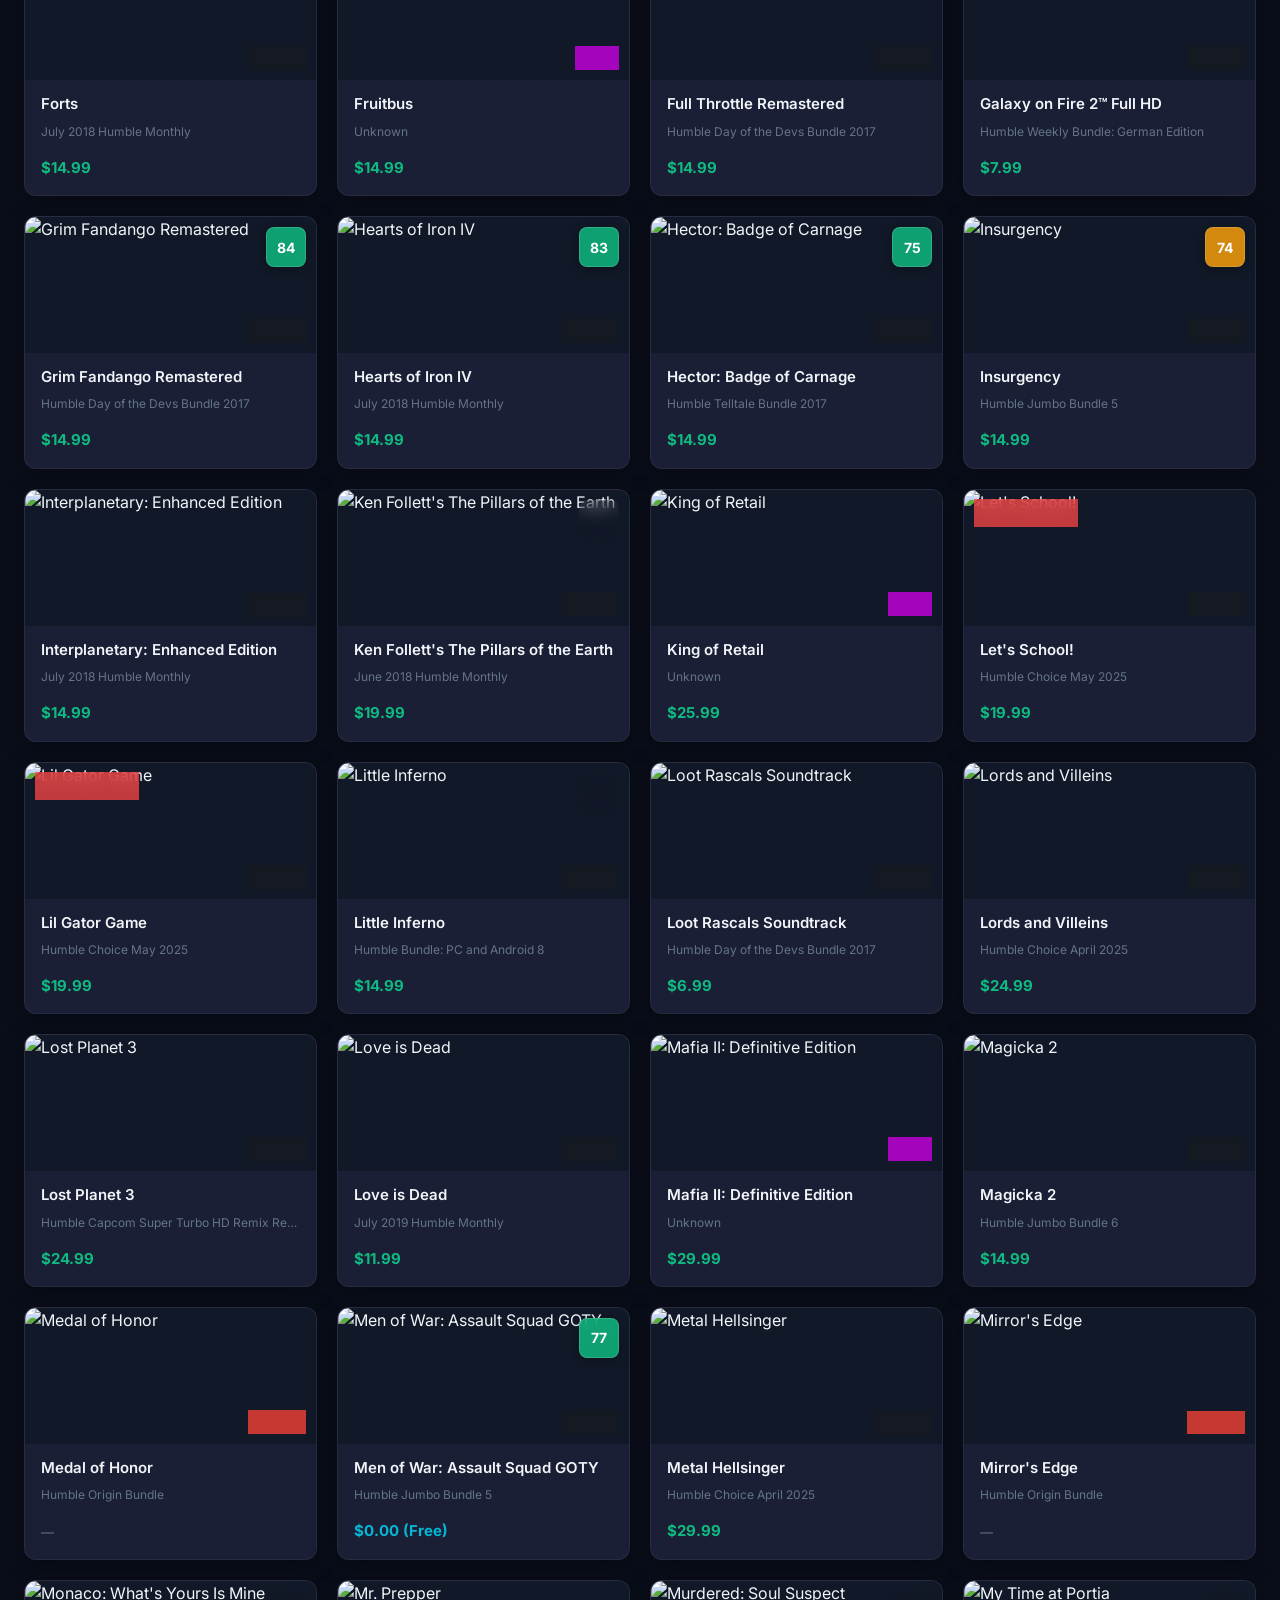
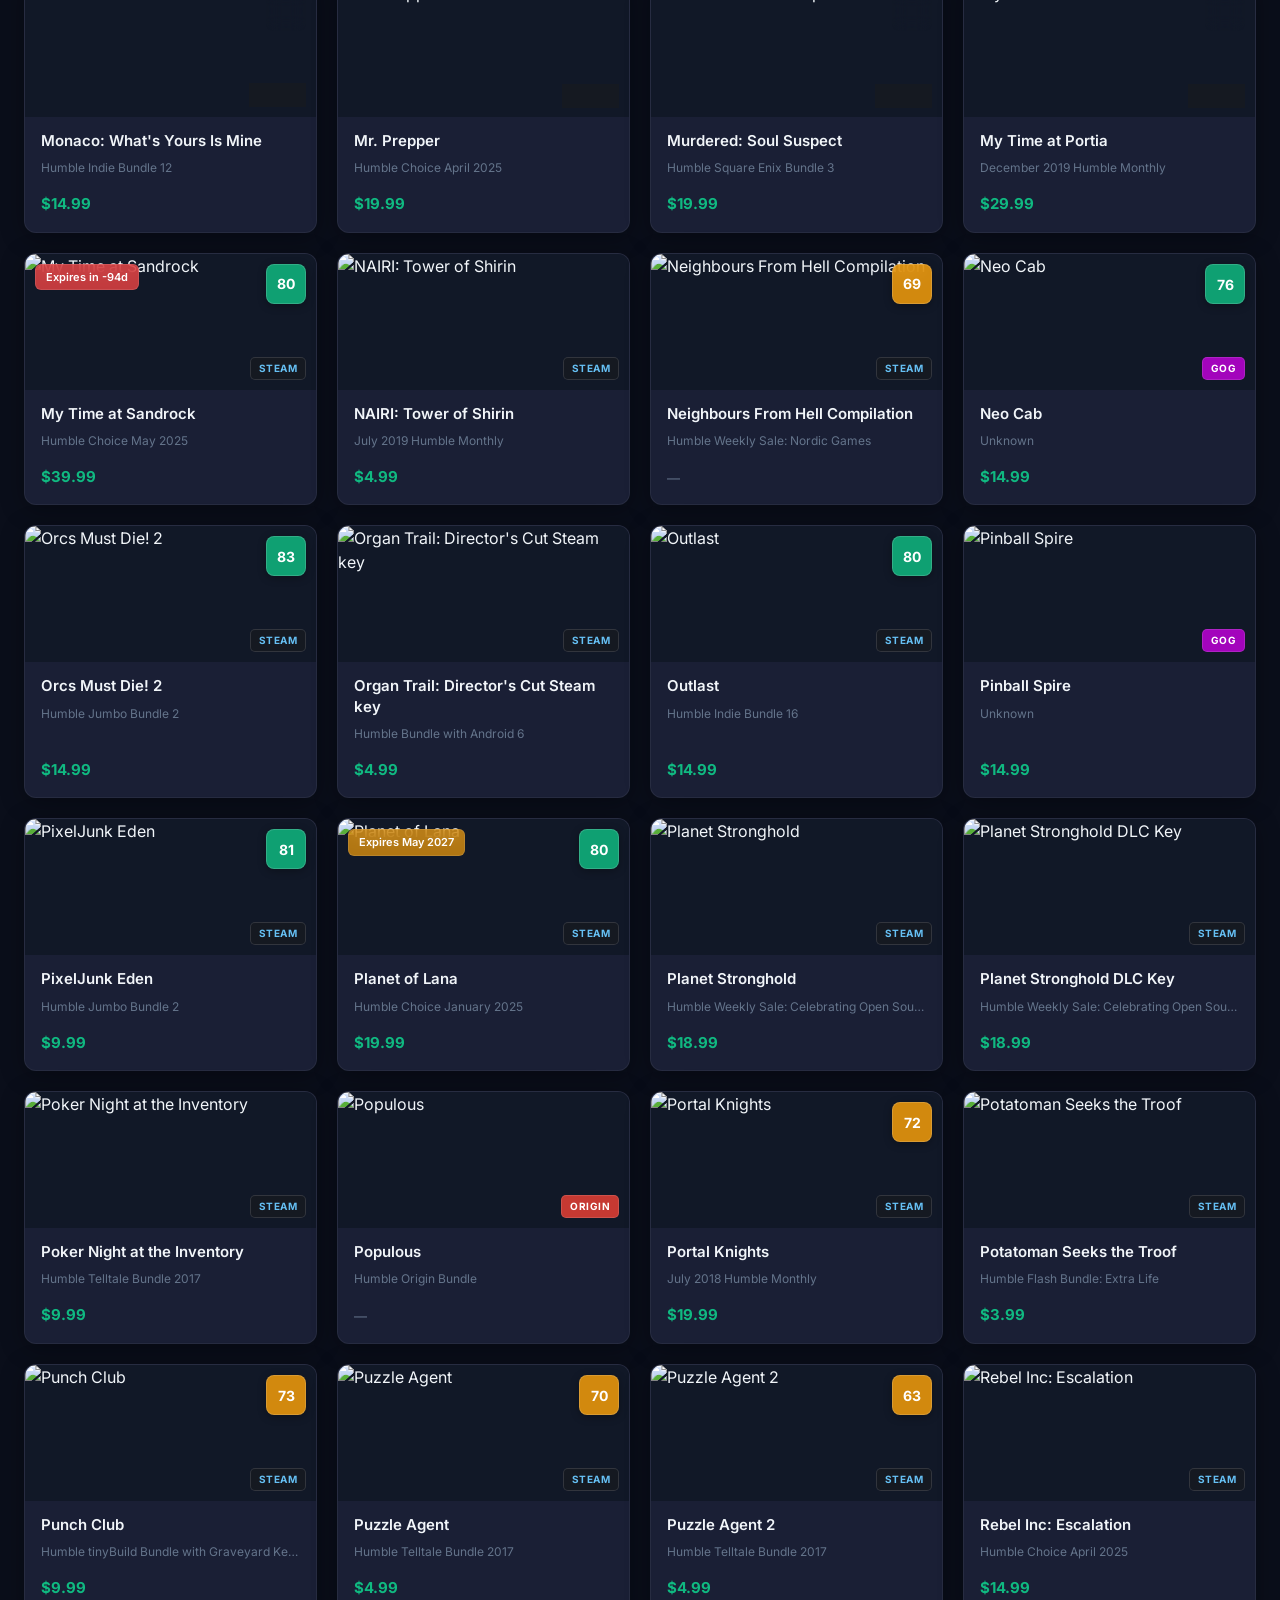
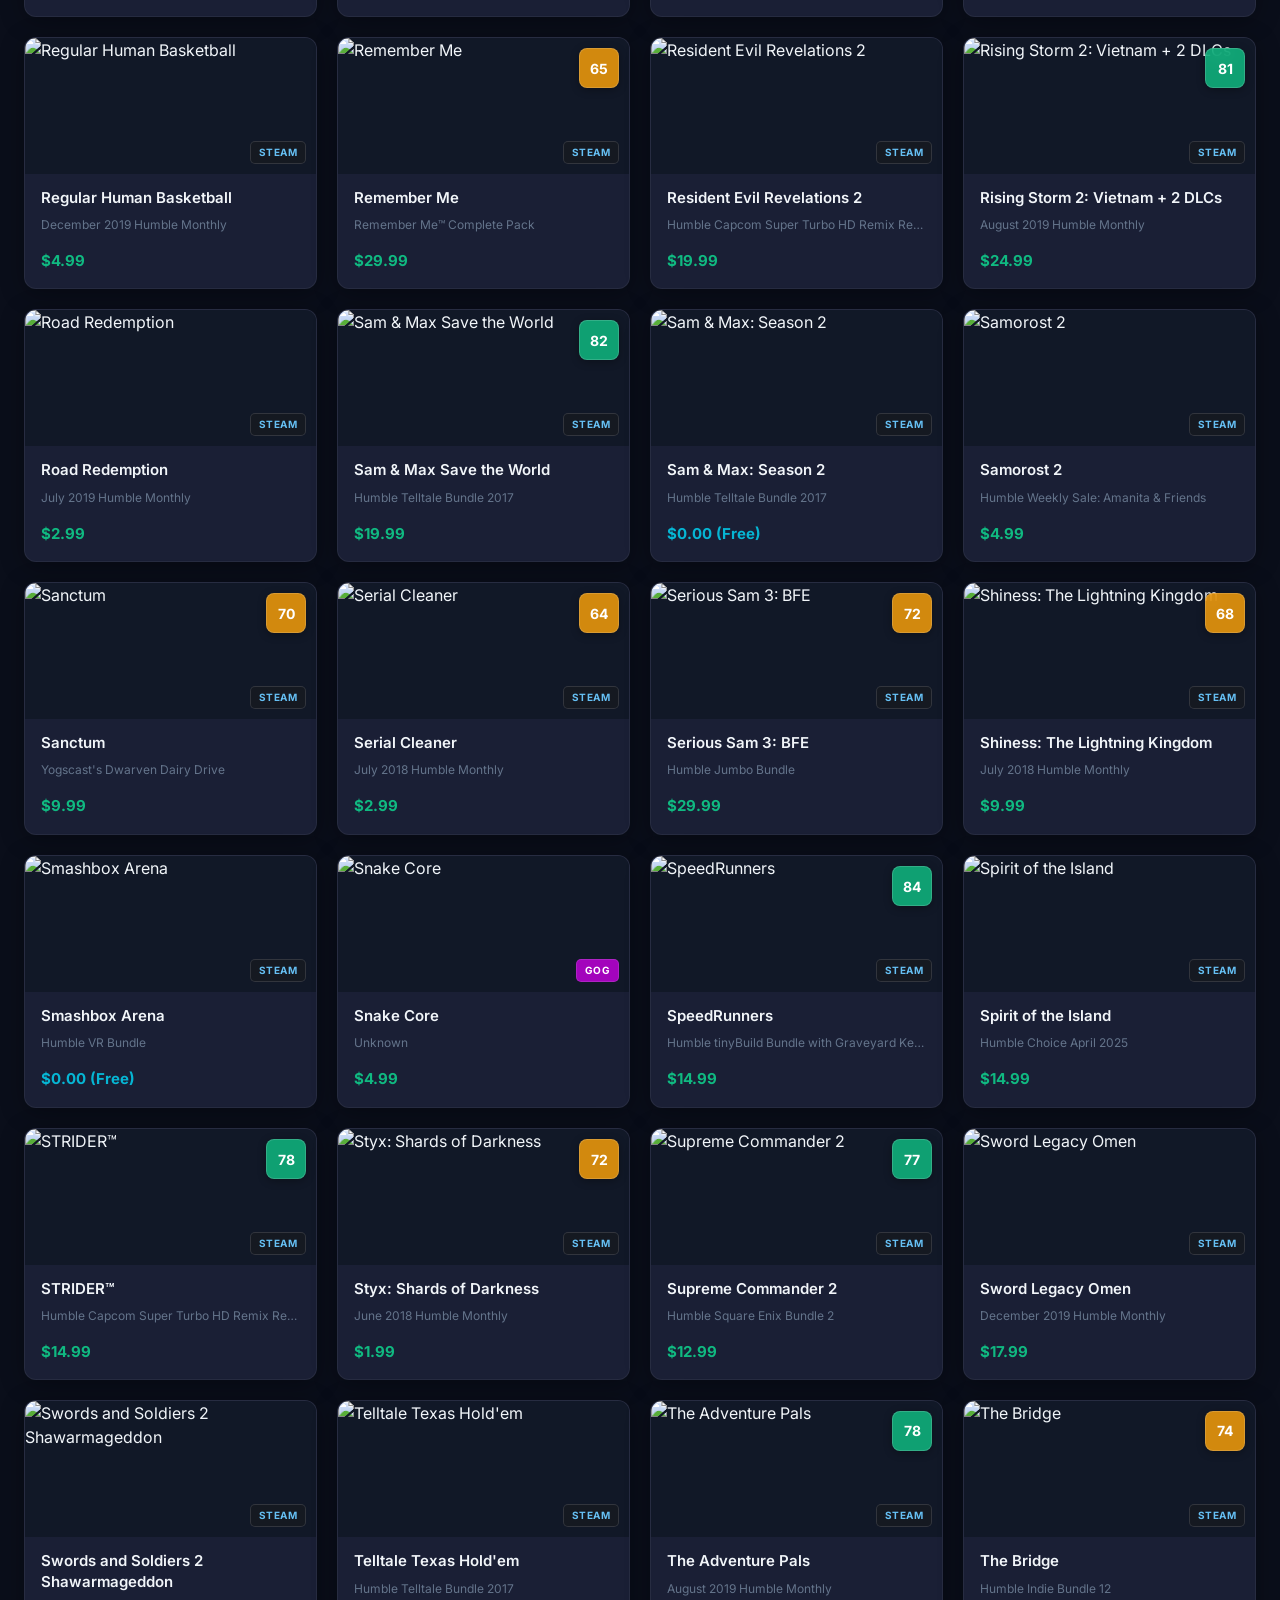
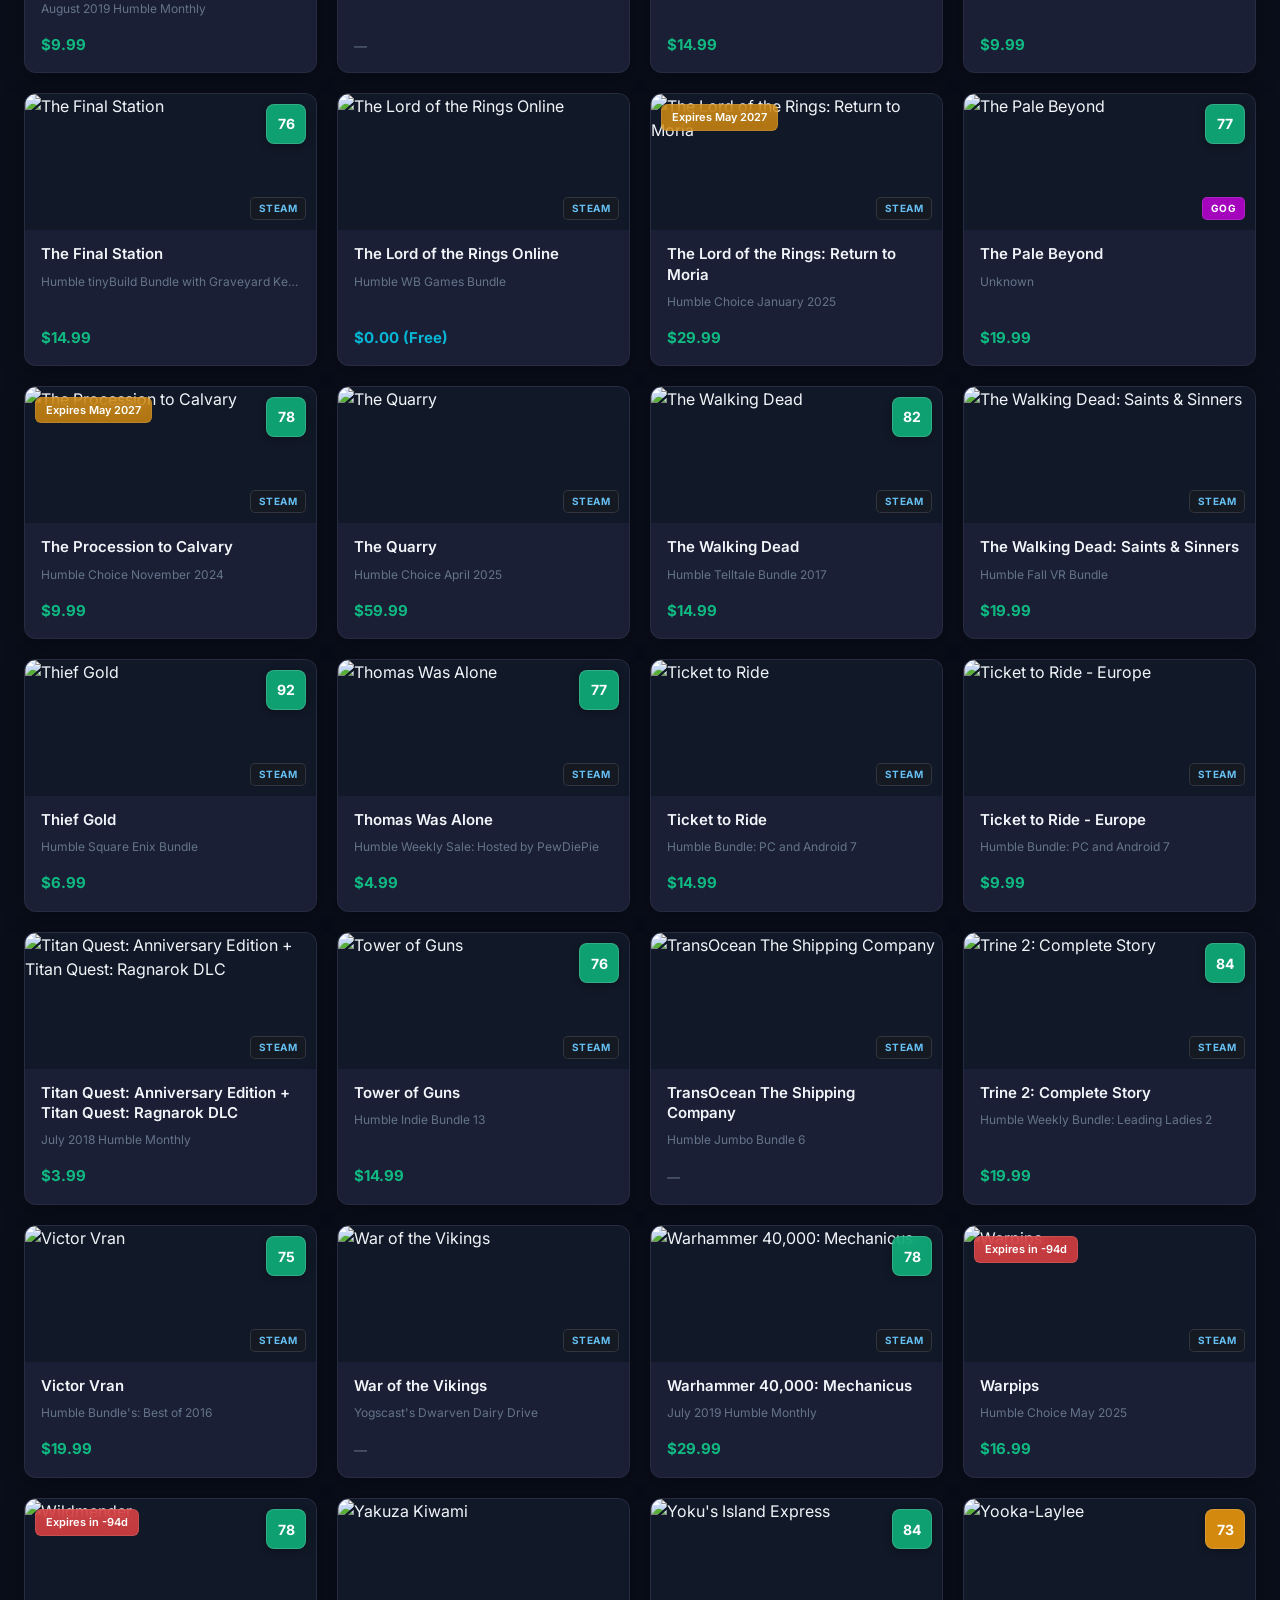
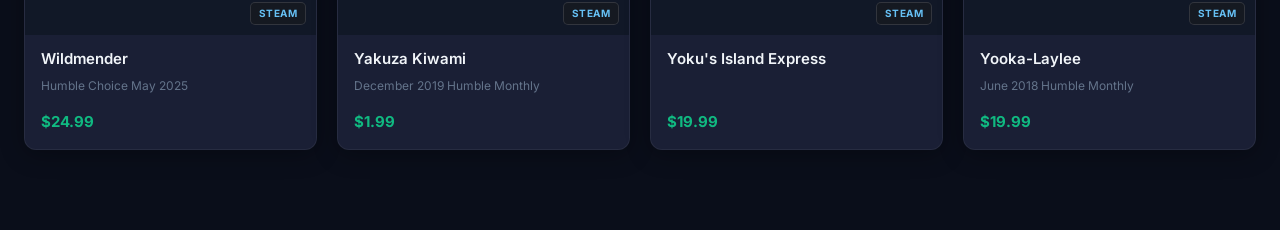
==== commit a0c8d0b1: "chore: remove Banishers: Ghost of New Eden from games list" ====
--- a/games.html
+++ b/games.html
@@ -1625,16 +1625,6 @@
         "steamUrl": "https://store.steampowered.com/app/204300/",
         "bundle": "Humble Indie Bundle 8",
         "expirationDate": null,
-        "platform": "steam"
-      },
-      {
-        "game": "Banishers: Ghost of New Eden",
-        "price": "$49.99",
-        "metascore": null,
-        "poster": "https://shared.akamai.steamstatic.com/store_item_assets/steam/apps/1493640/header.jpg?t=1763044792",
-        "steamUrl": "https://store.steampowered.com/app/1493640/",
-        "bundle": "Humble Choice May 2025",
-        "expirationDate": "2026-09-02T17:00:00Z",
         "platform": "steam"
       },
       {
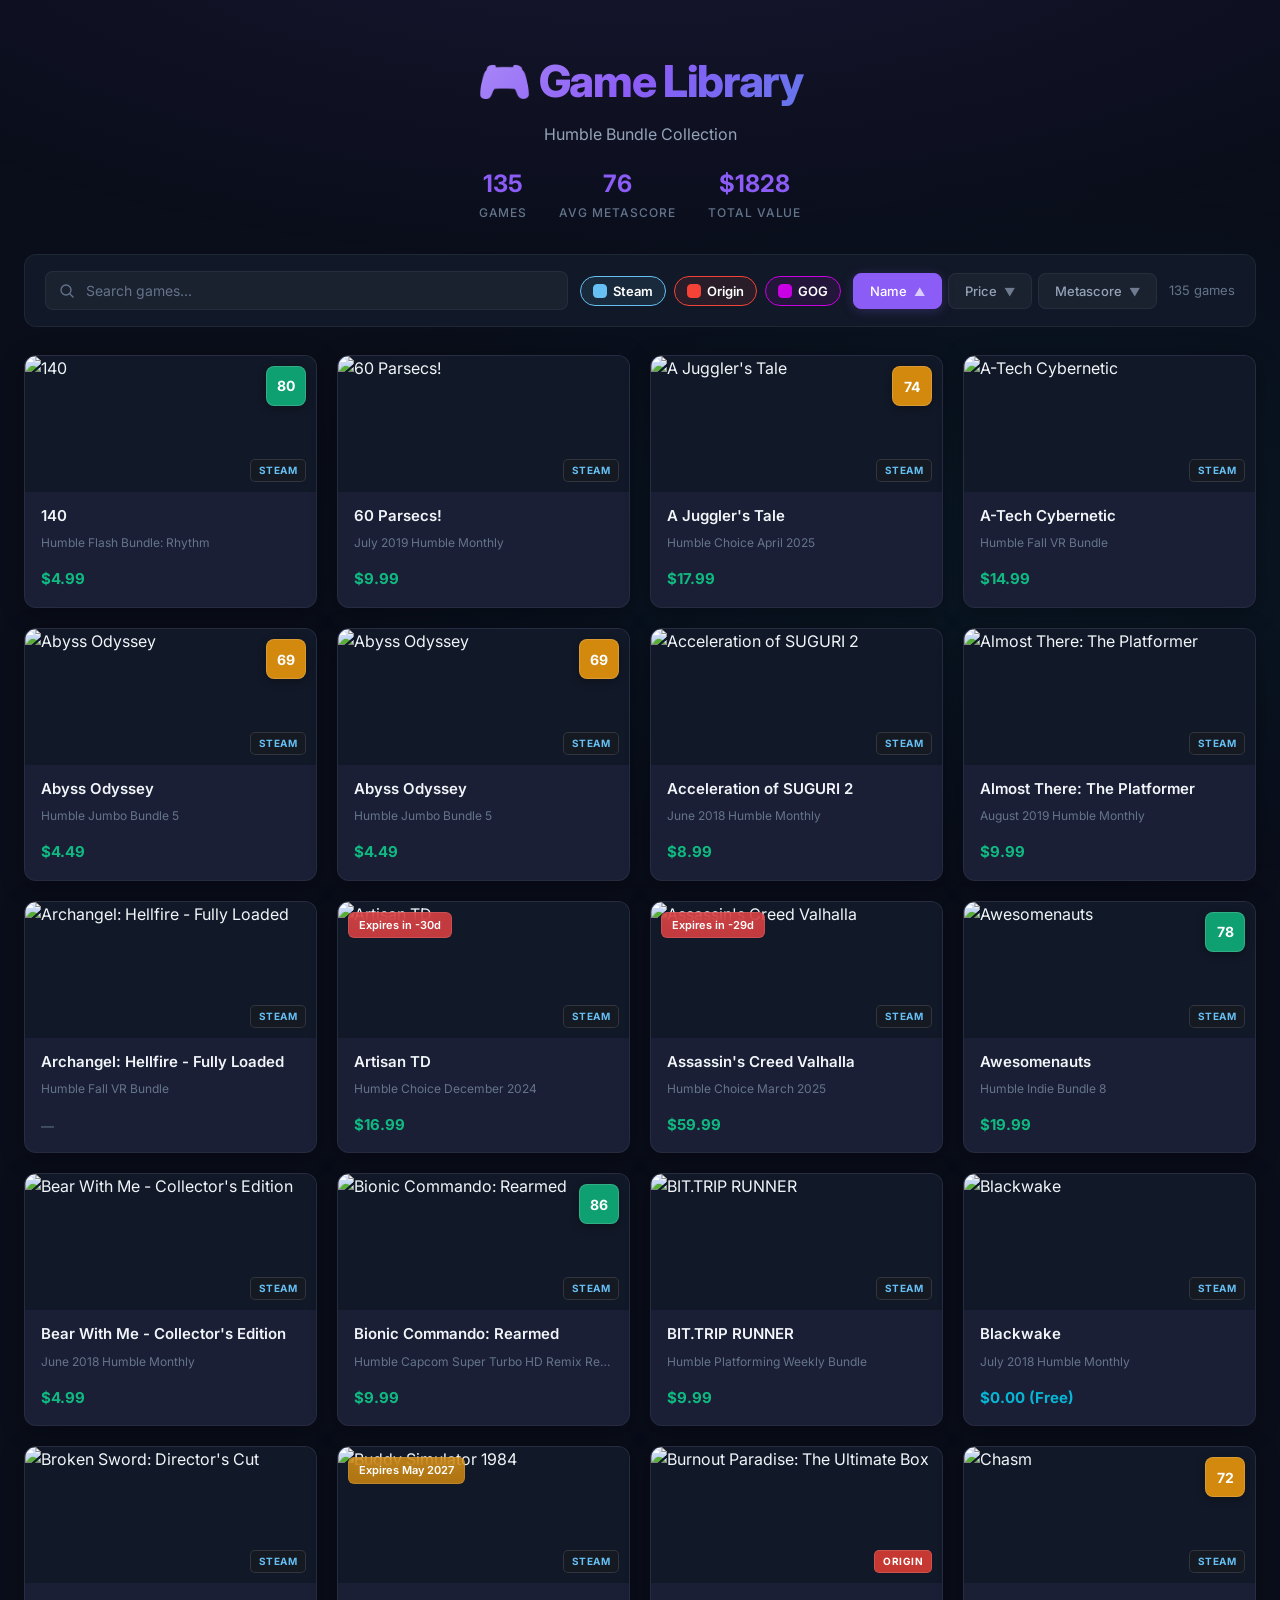
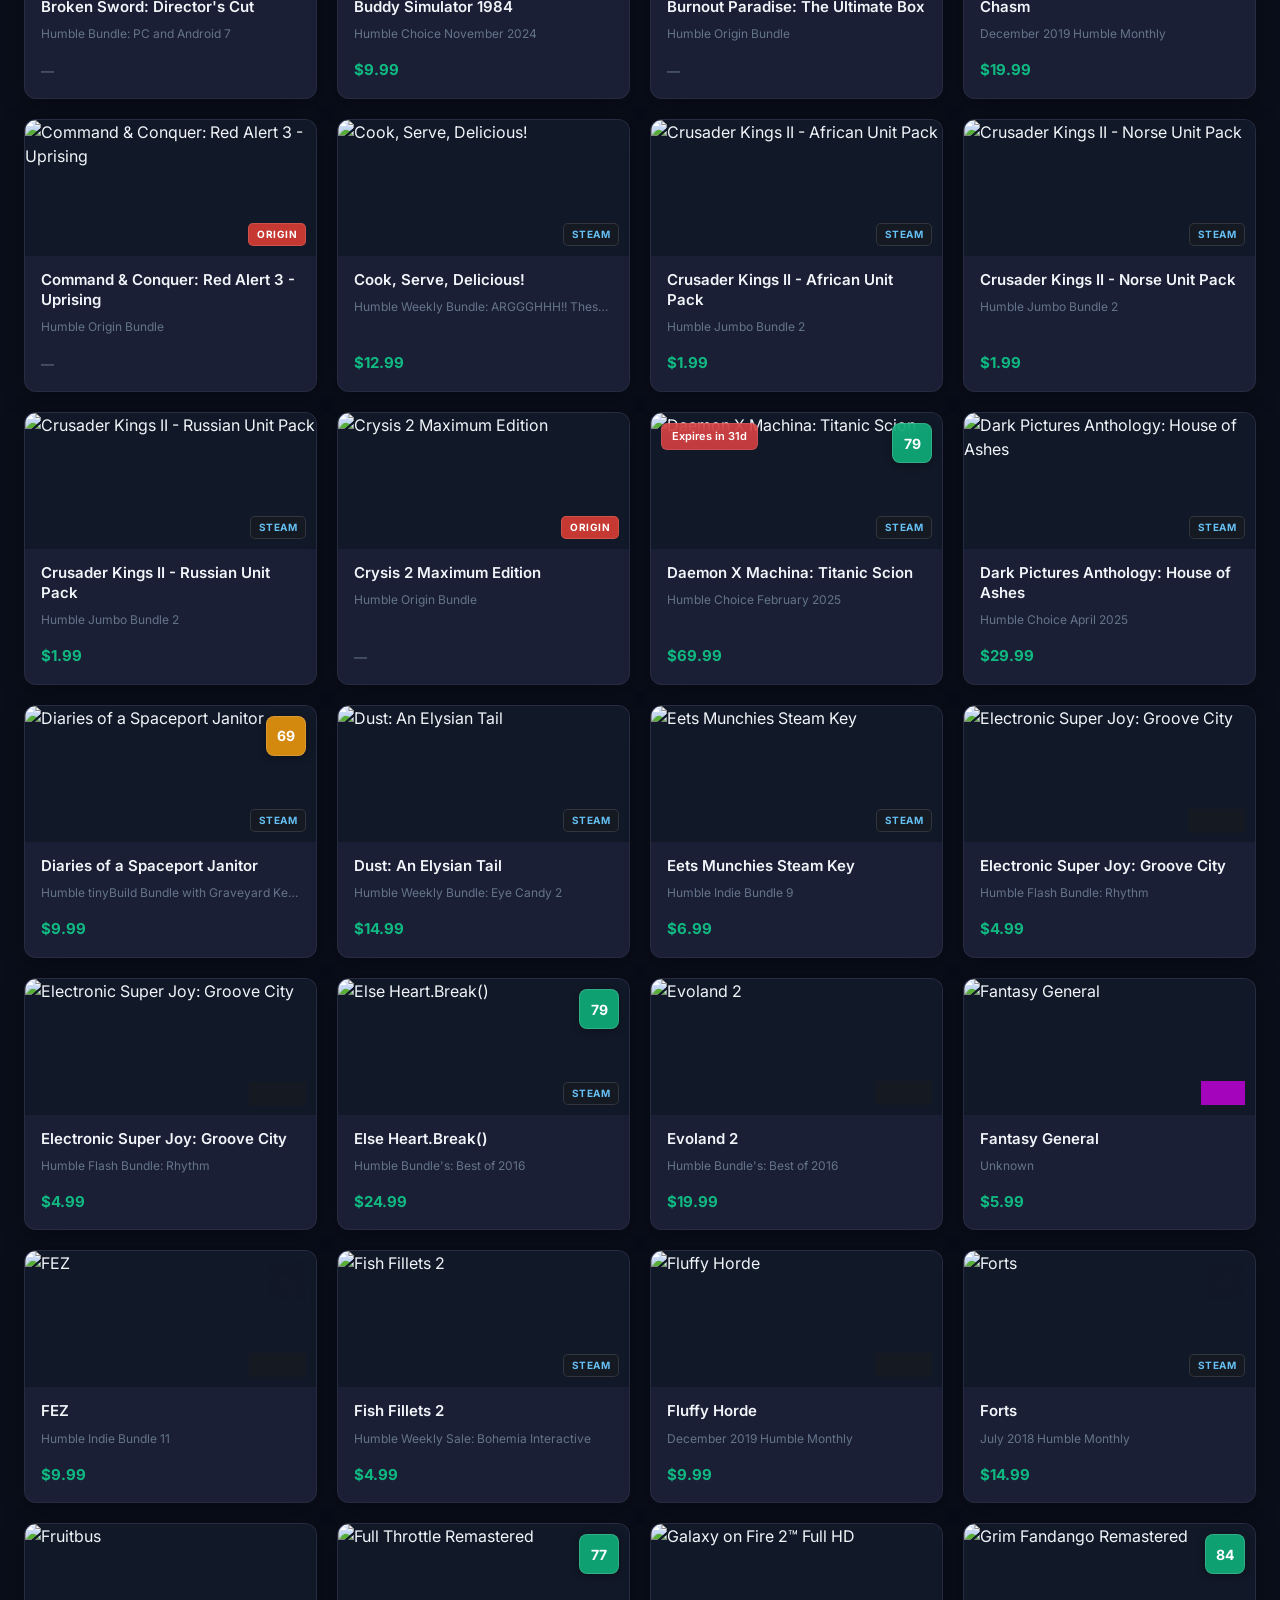
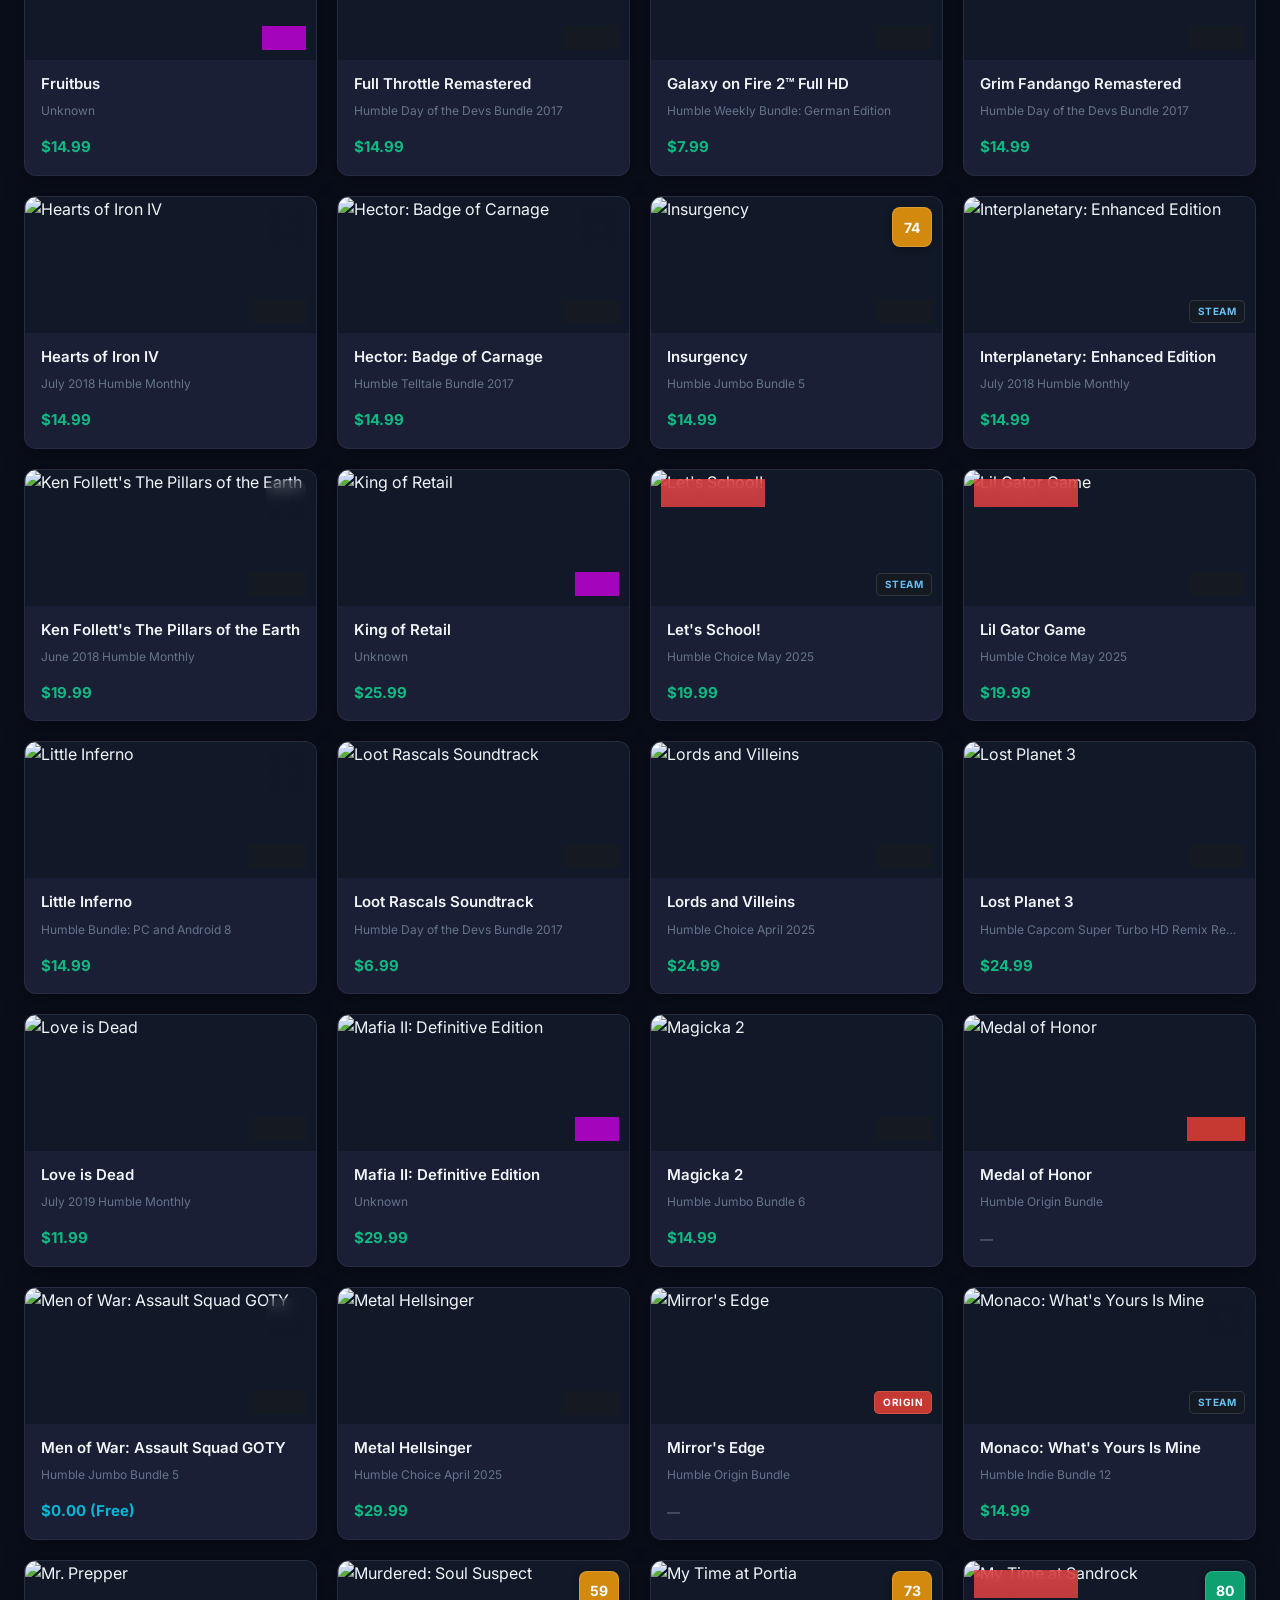
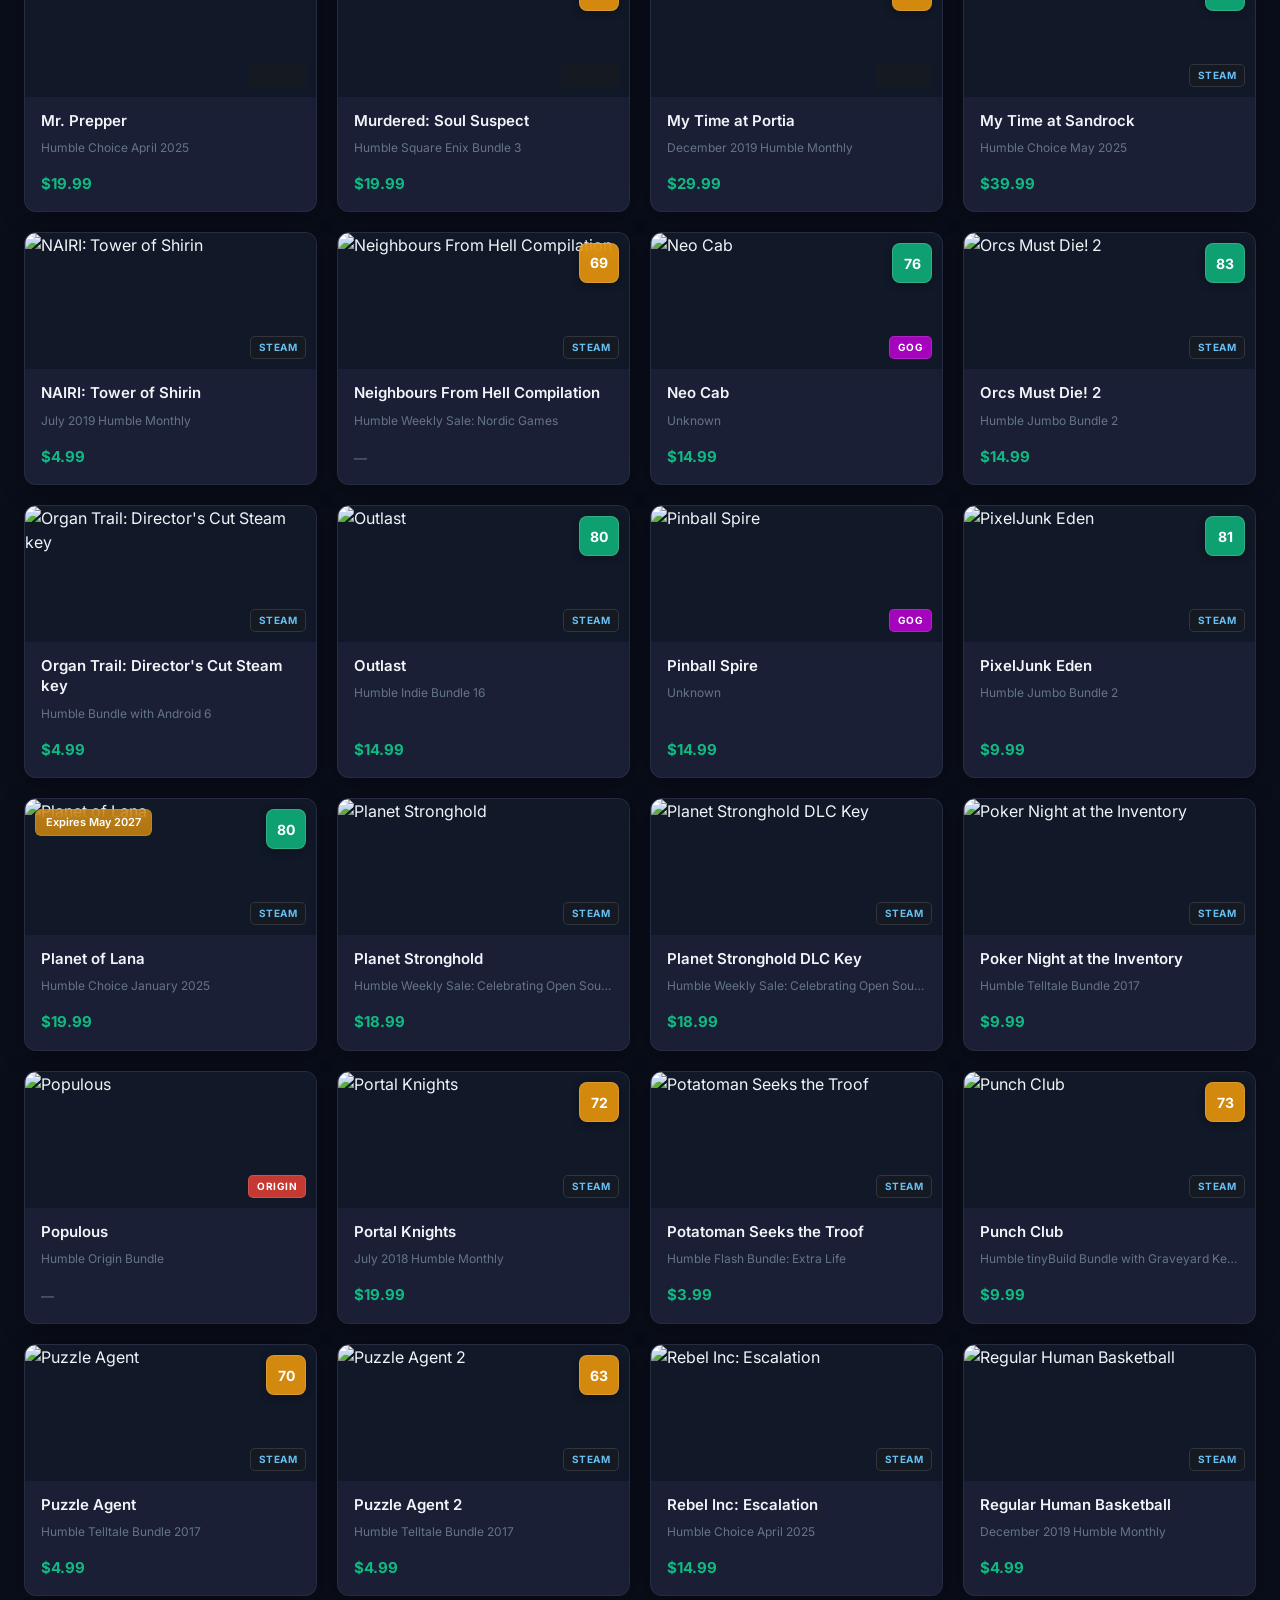
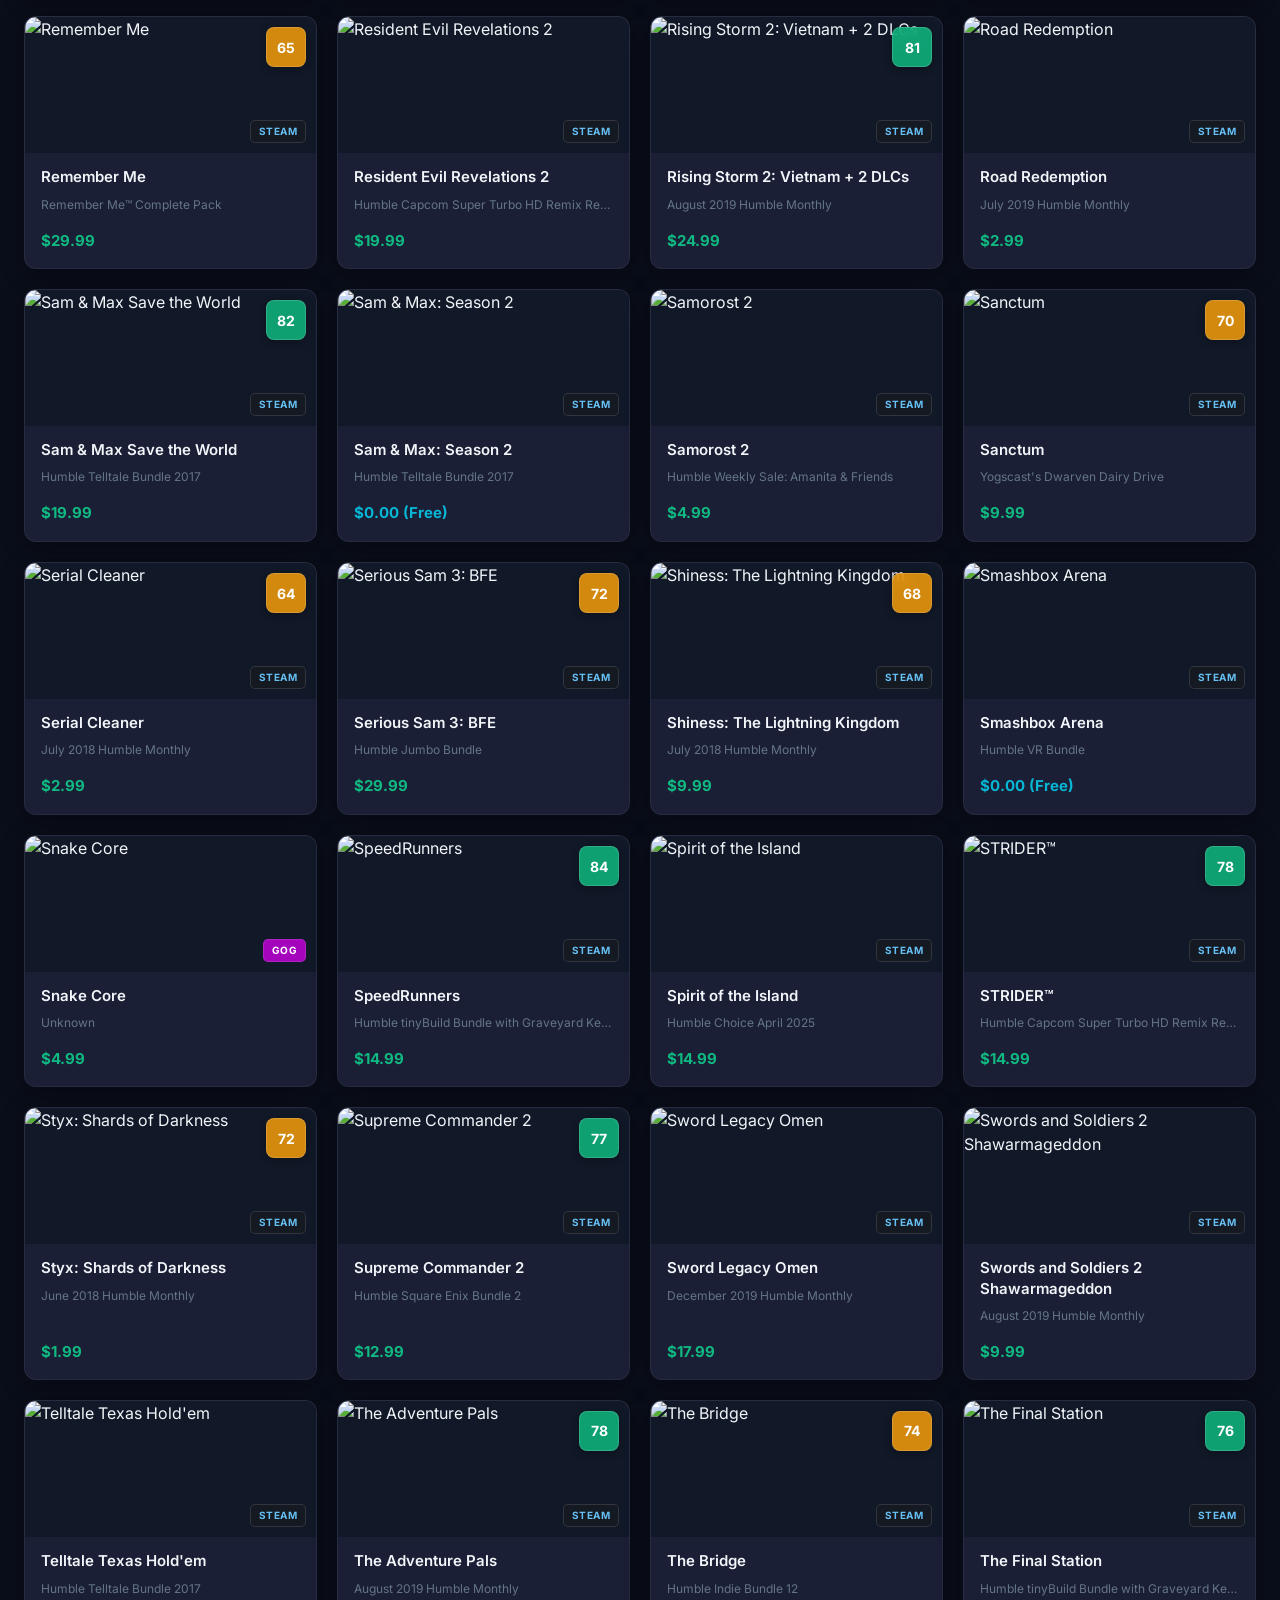
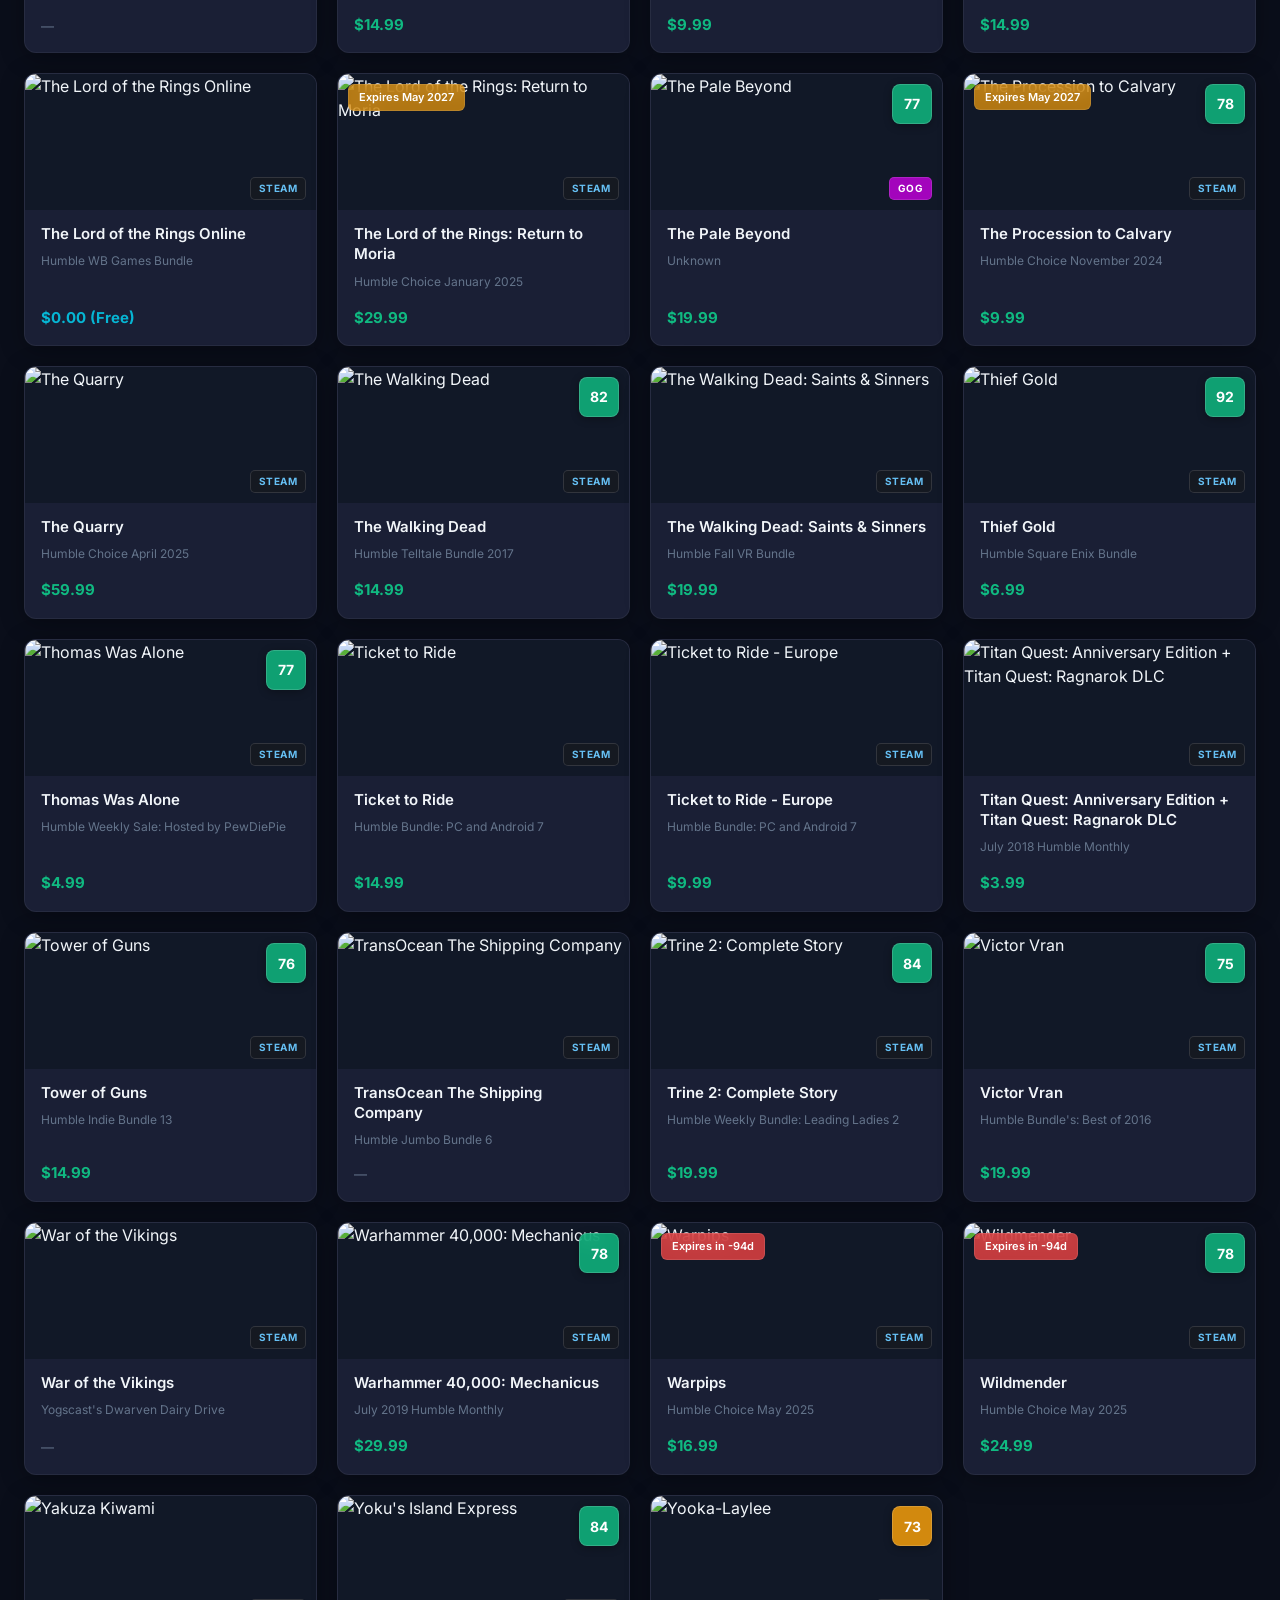
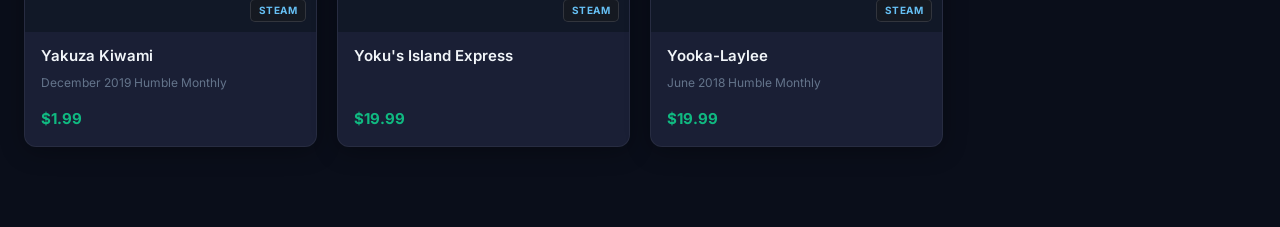
==== commit 632d986a: "remove Bone: Out From Boneville from the games list" ====
--- a/games.html
+++ b/games.html
@@ -1004,16 +1004,6 @@
         "poster": "https://shared.akamai.steamstatic.com/store_item_assets/steam/apps/583670/header.jpg?t=1643795817",
         "steamUrl": "https://store.steampowered.com/app/583670/",
         "bundle": "Humble Day of the Devs Bundle 2017",
-        "expirationDate": null,
-        "platform": "steam"
-      },
-      {
-        "game": "Bone: Out From Boneville",
-        "price": null,
-        "metascore": null,
-        "poster": "https://shared.akamai.steamstatic.com/store_item_assets/steam/apps/8310/header.jpg",
-        "steamUrl": null,
-        "bundle": "Humble Telltale Bundle 2017",
         "expirationDate": null,
         "platform": "steam"
       },
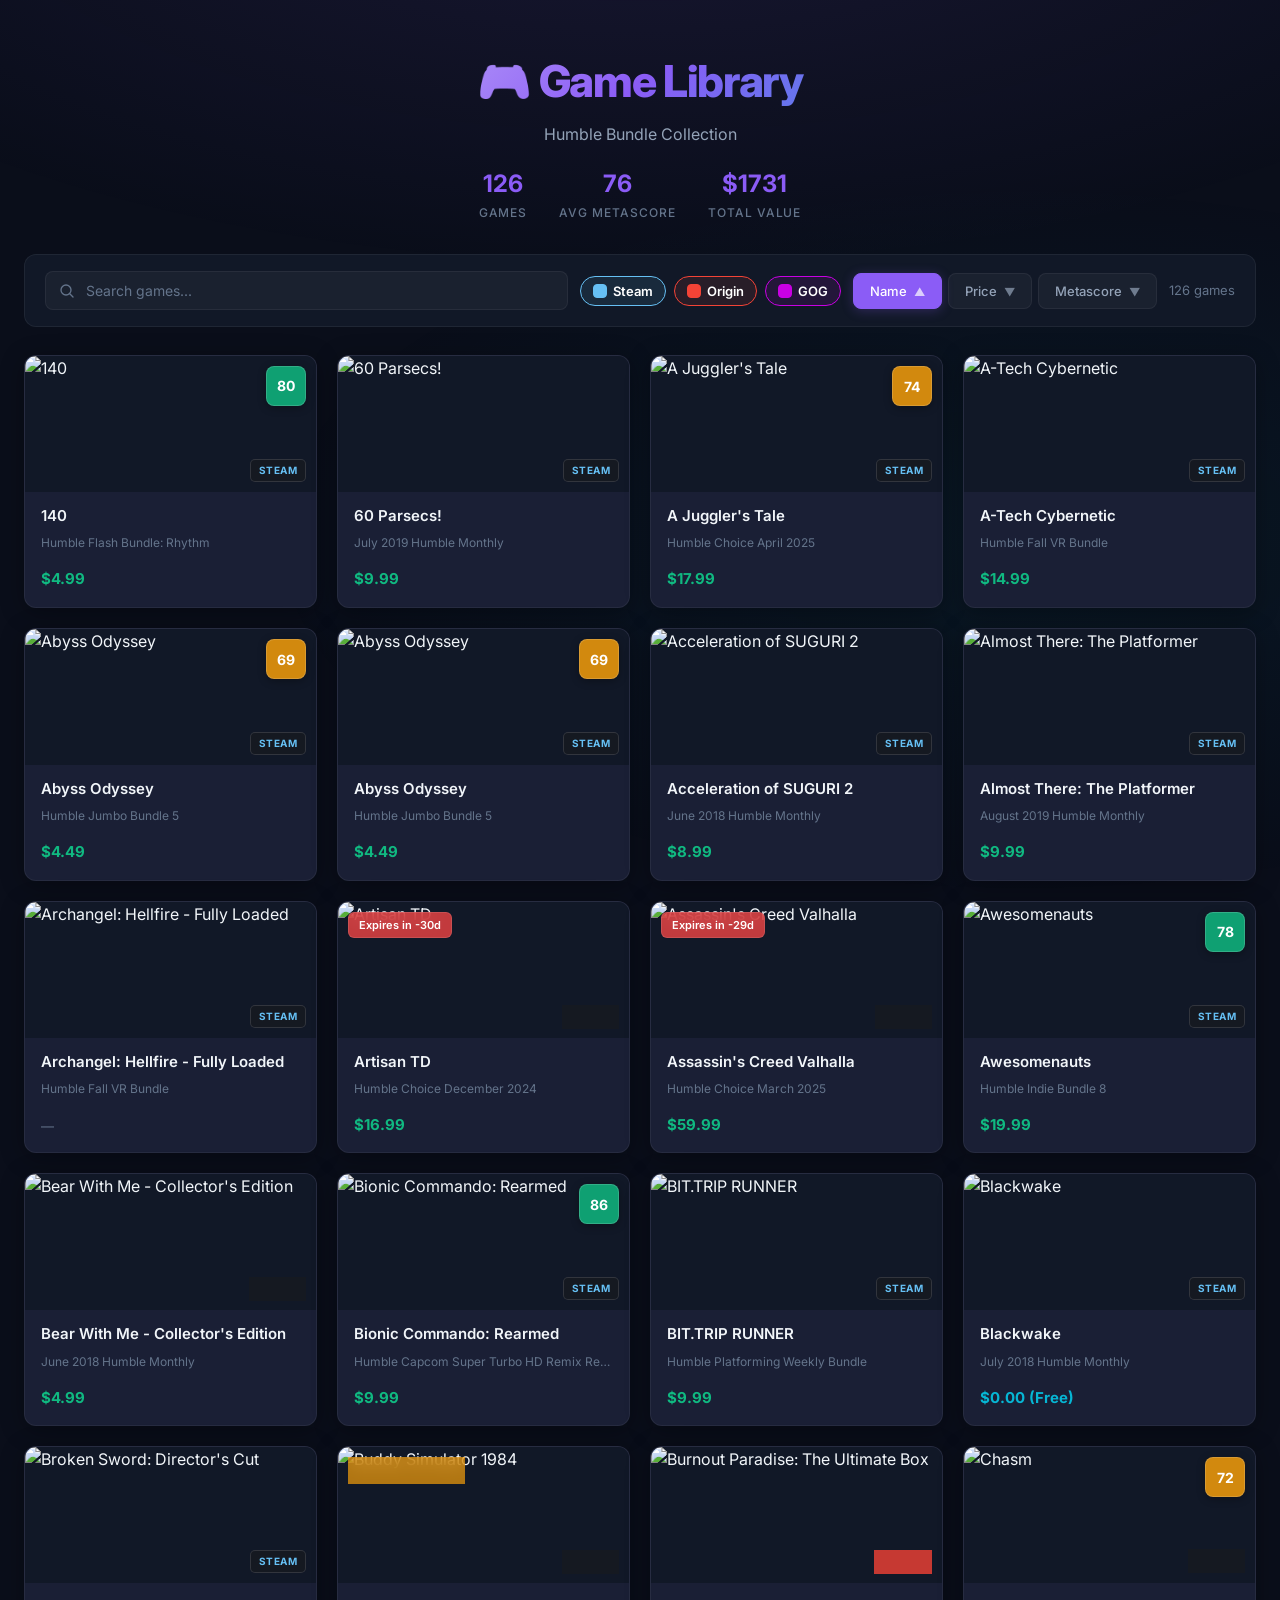
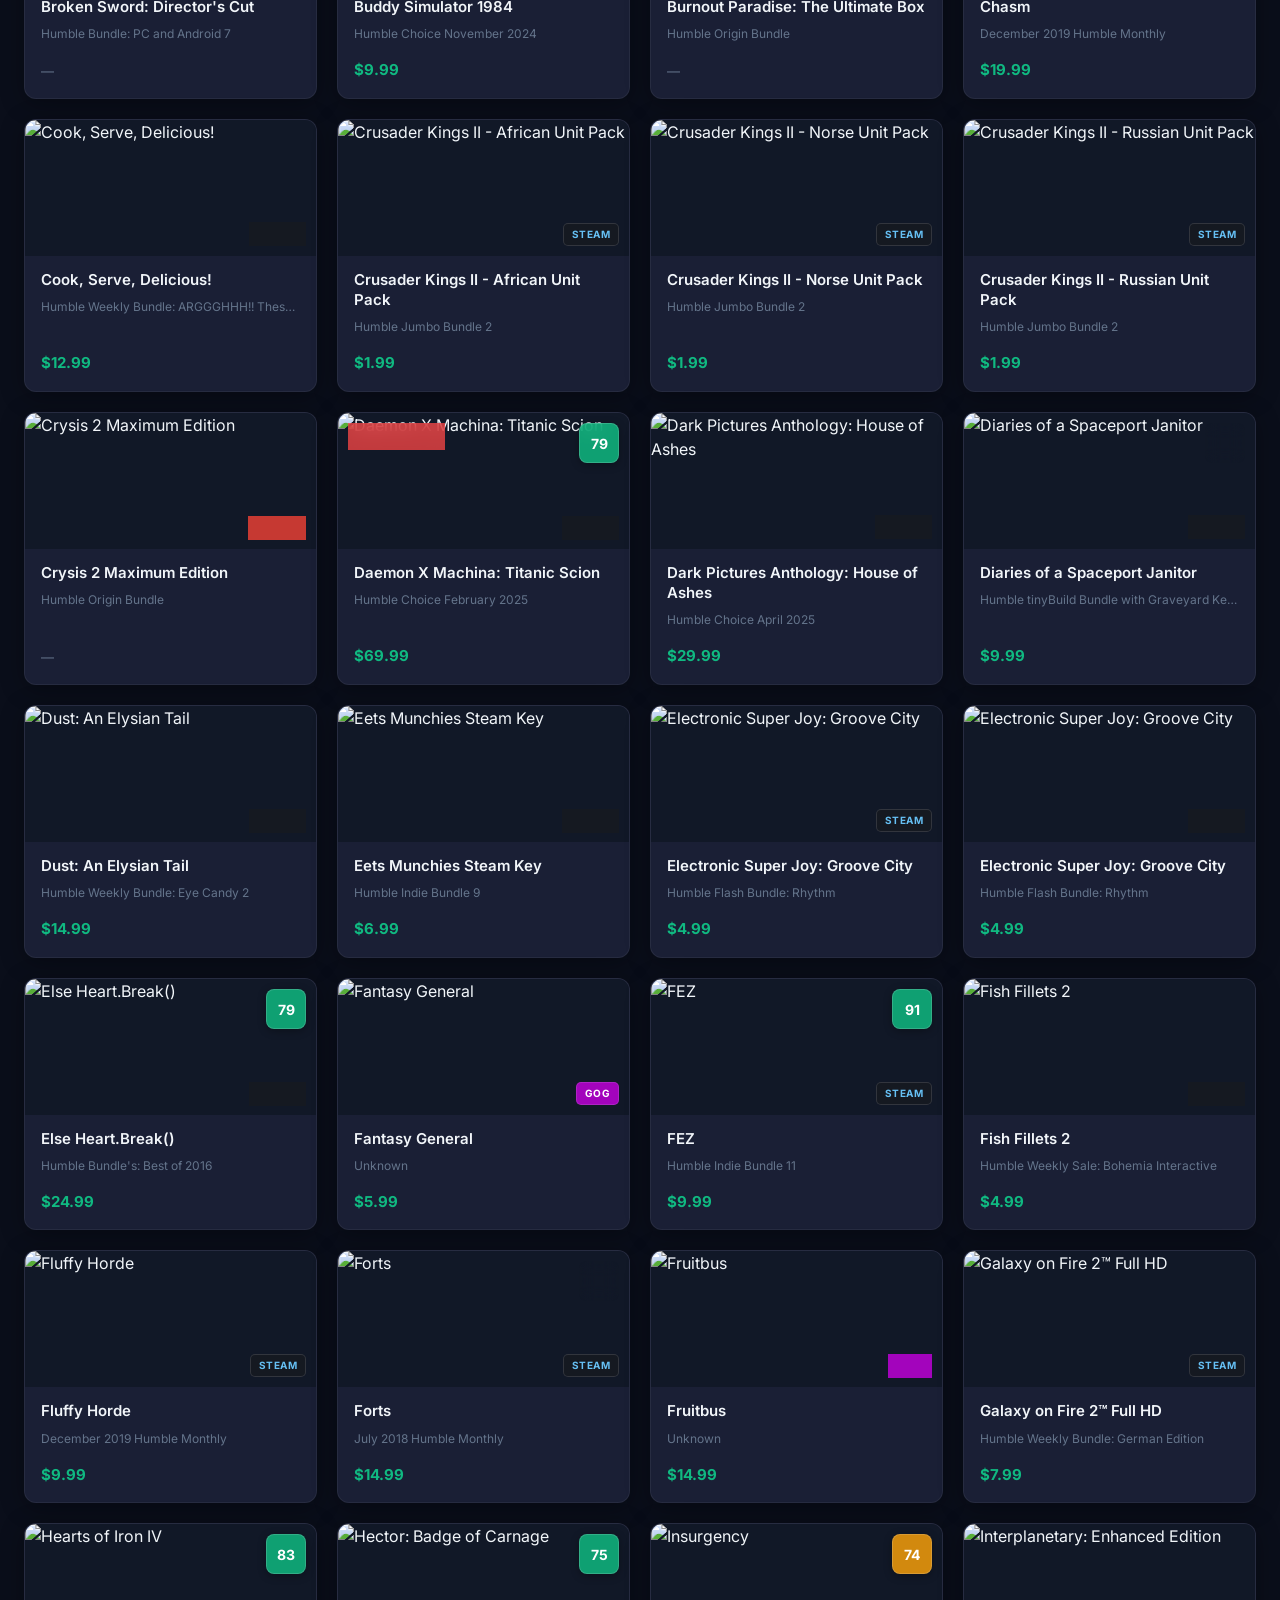
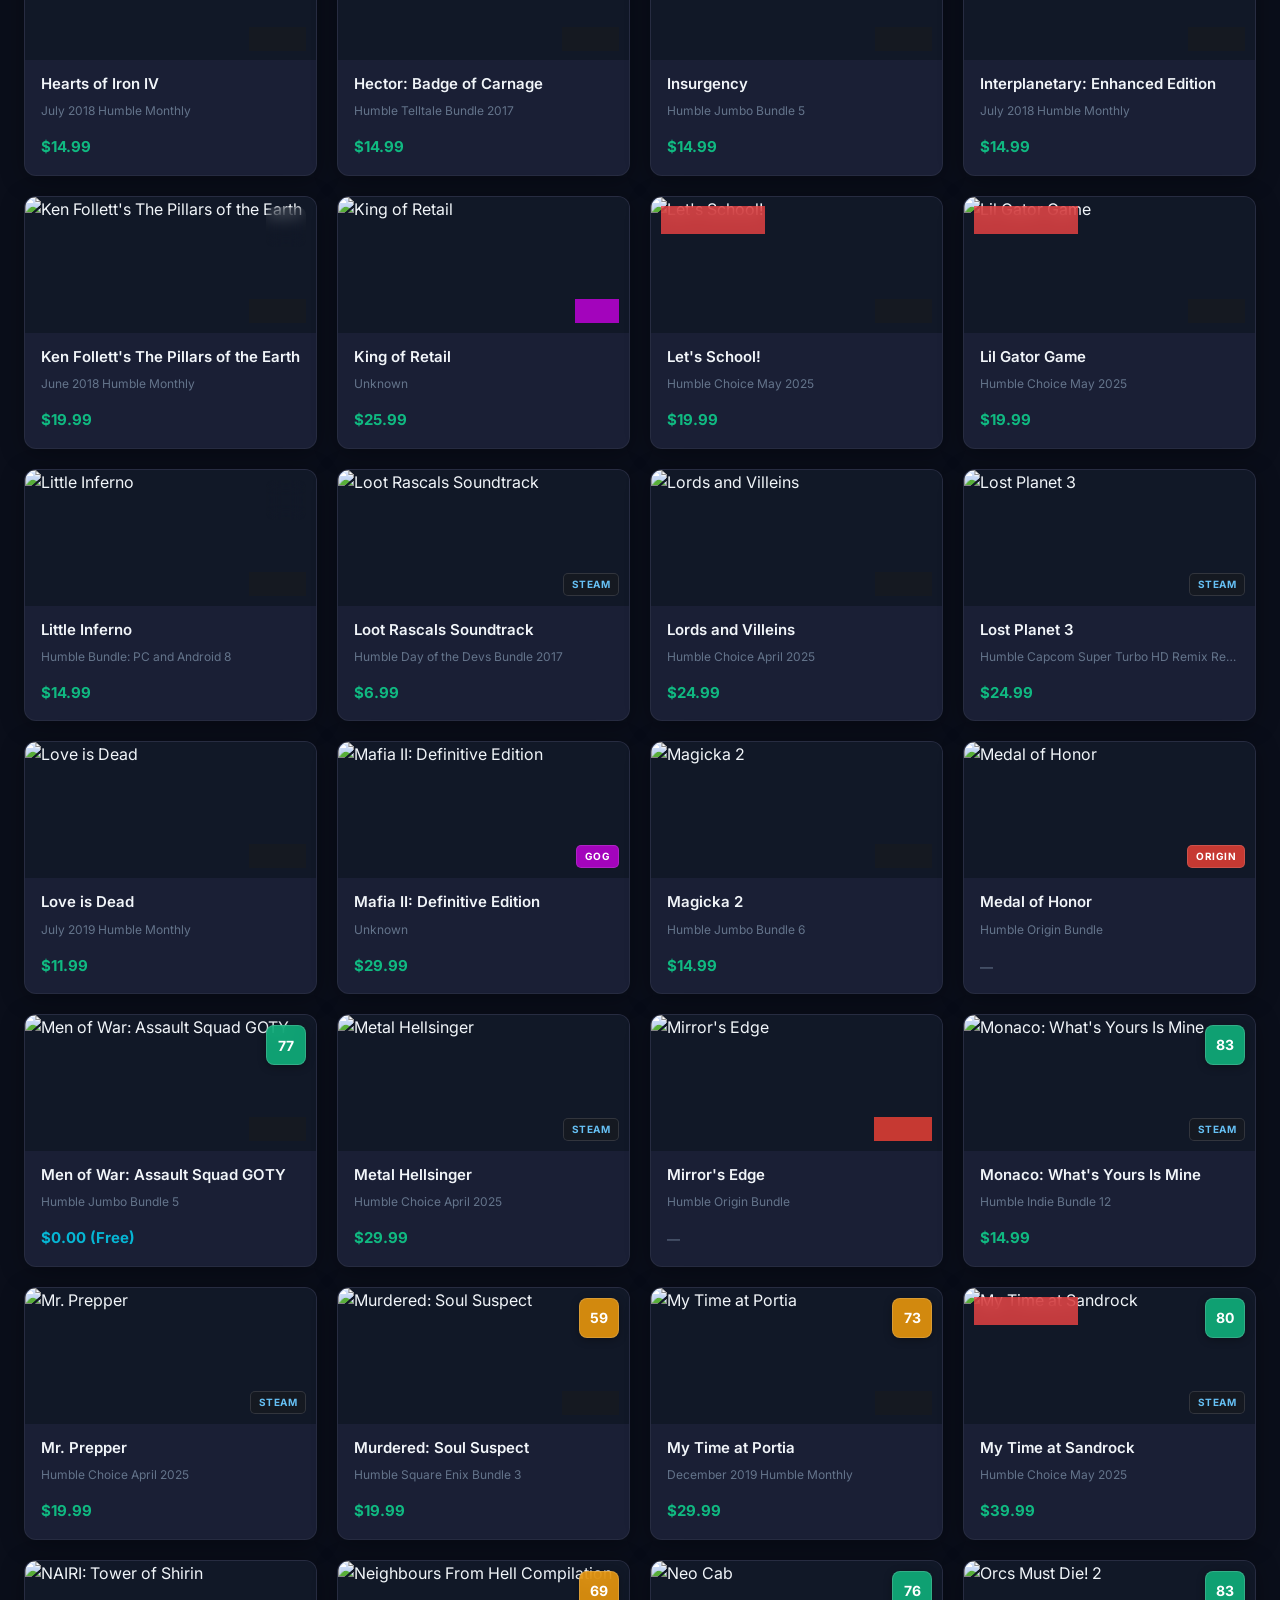
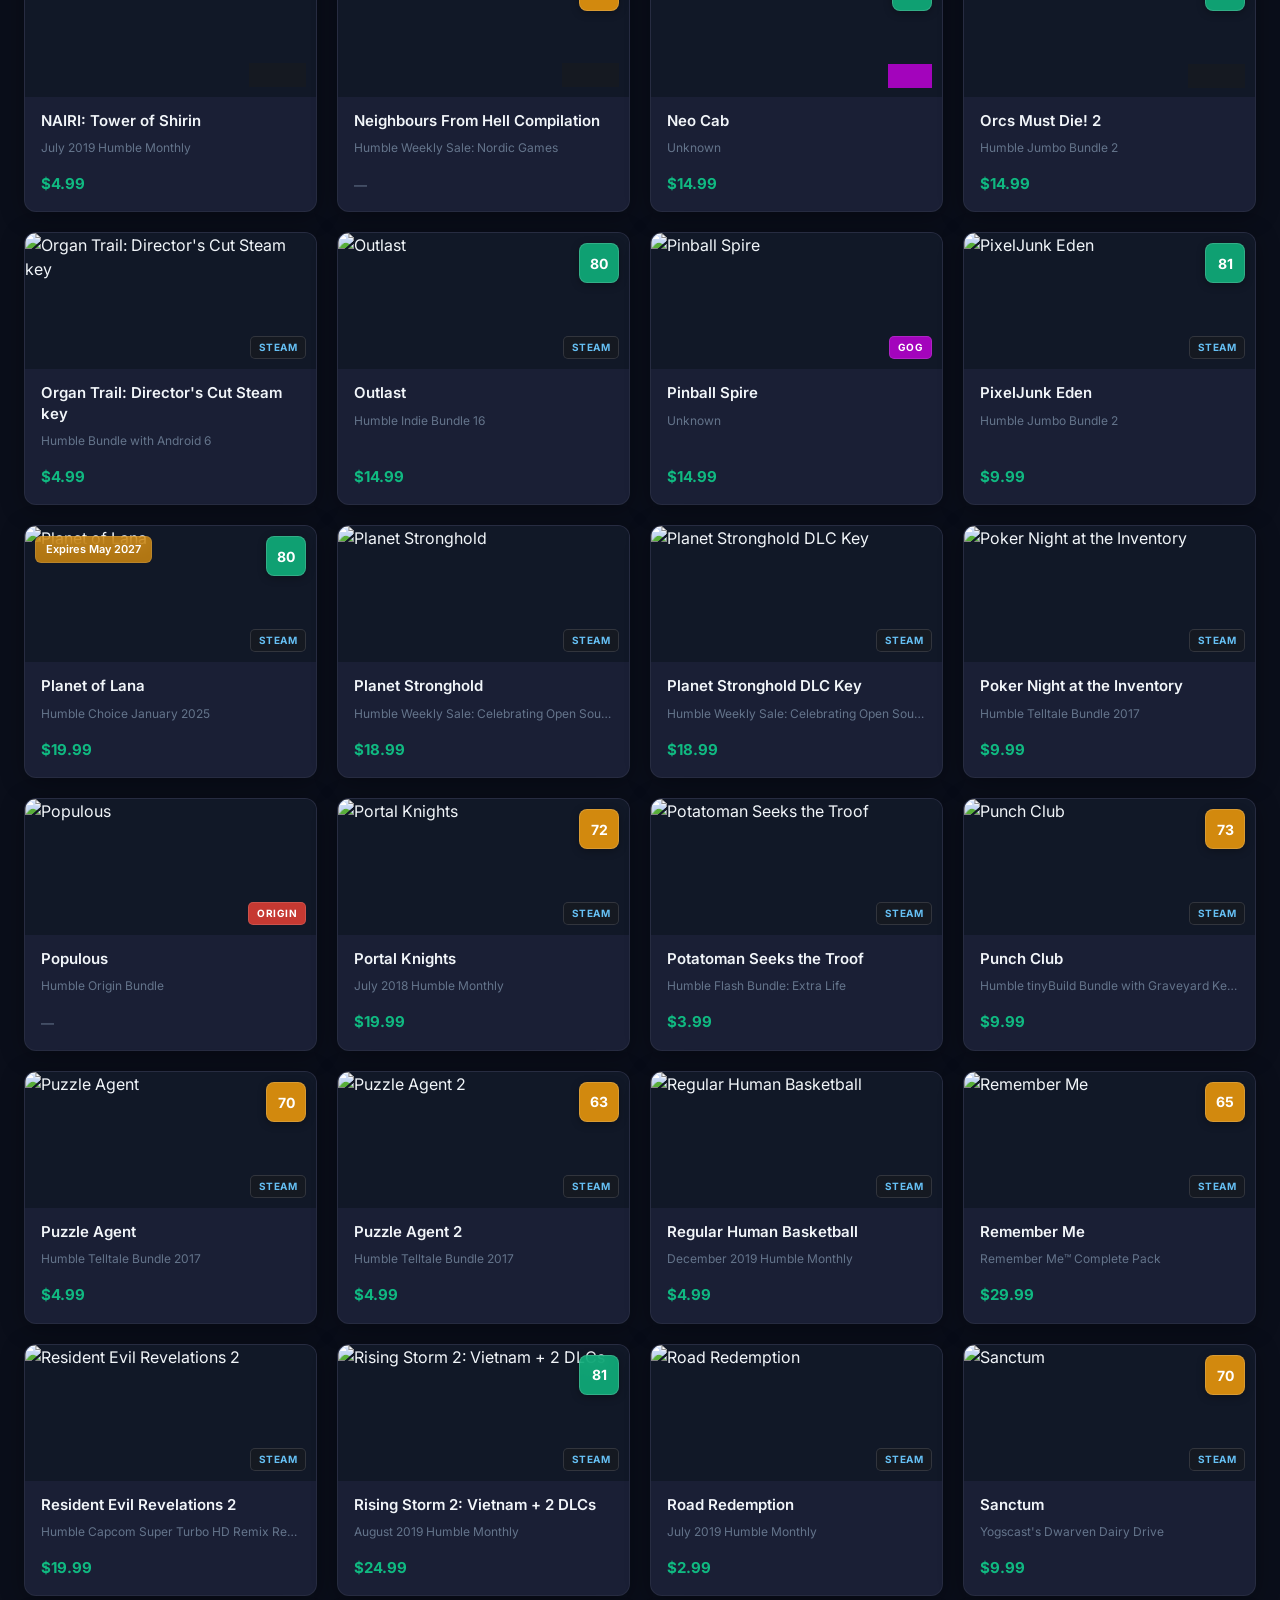
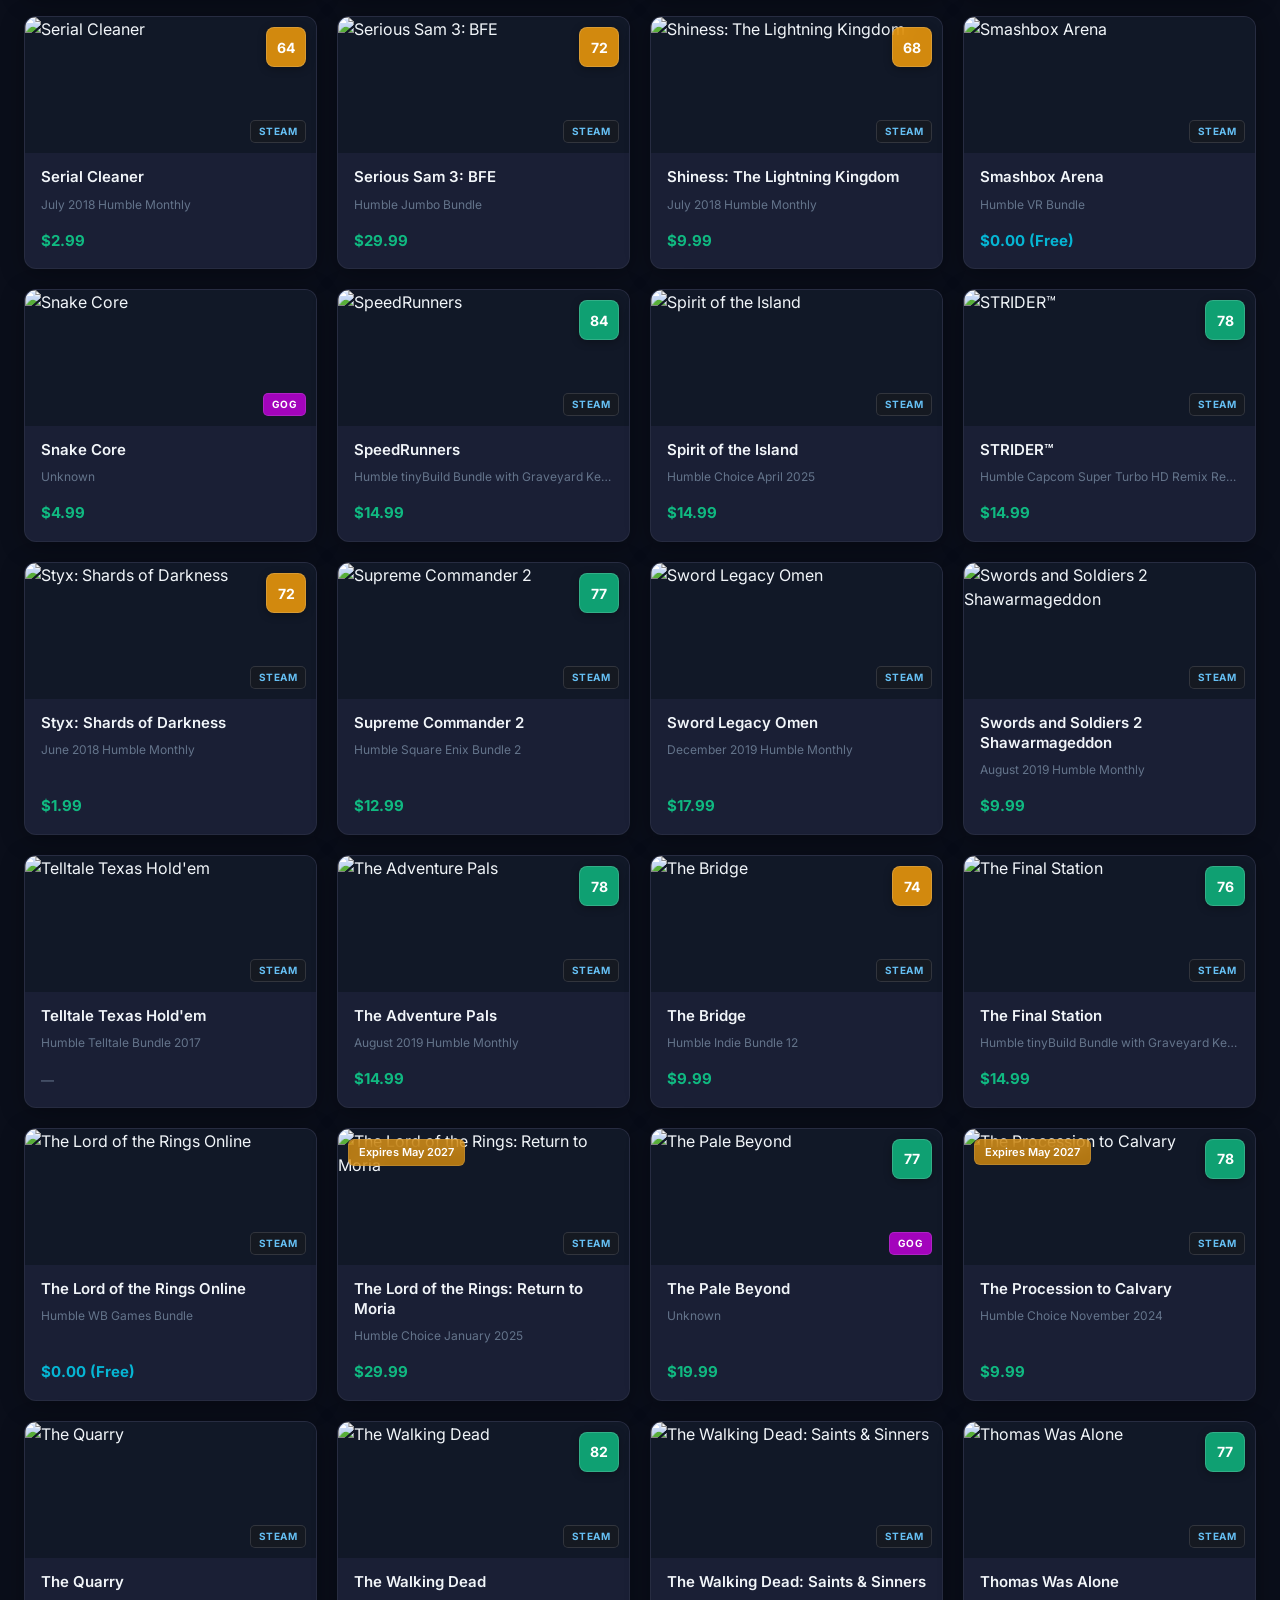
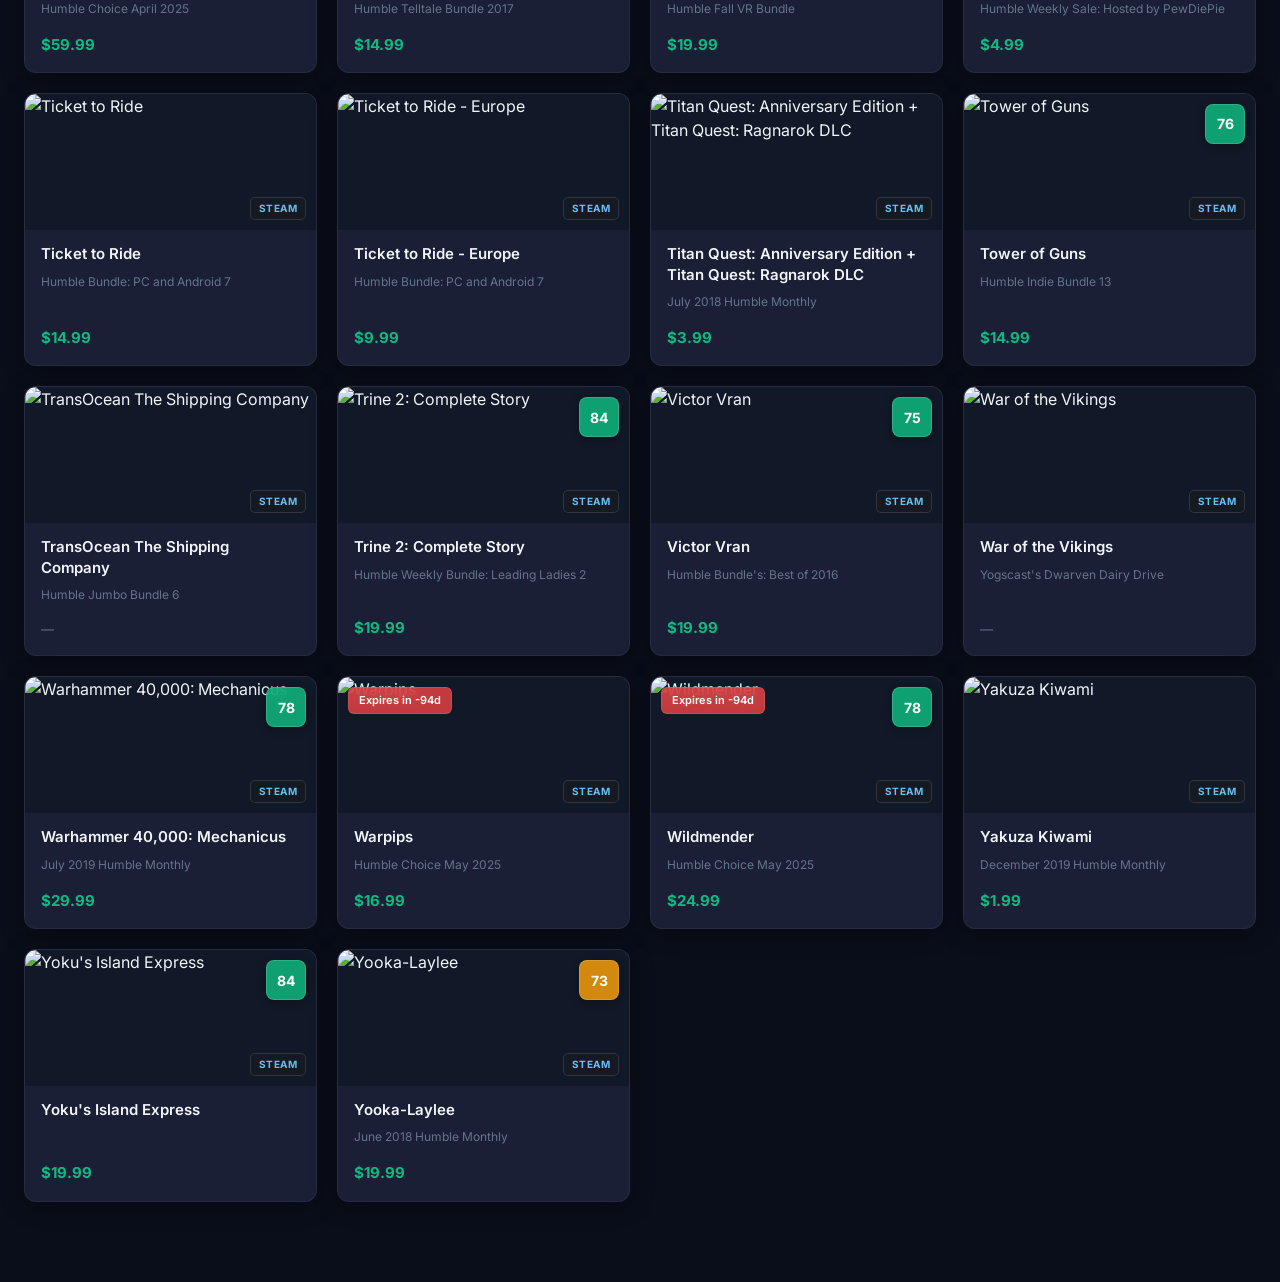
==== commit 50a96843: "refactor: remove selected games from library and standardize trademark symbols" ====
--- a/games.html
+++ b/games.html
@@ -978,26 +978,6 @@
         "platform": "steam"
       },
       {
-        "game": "Full Throttle Remastered",
-        "price": "$14.99",
-        "metascore": 77,
-        "poster": "https://shared.akamai.steamstatic.com/store_item_assets/steam/apps/228360/header.jpg?t=1731602282",
-        "steamUrl": "https://store.steampowered.com/app/228360/",
-        "bundle": "Humble Day of the Devs Bundle 2017",
-        "expirationDate": null,
-        "platform": "steam"
-      },
-      {
-        "game": "Grim Fandango Remastered",
-        "price": "$14.99",
-        "metascore": 84,
-        "poster": "https://shared.akamai.steamstatic.com/store_item_assets/steam/apps/316790/header.jpg?t=1731602112",
-        "steamUrl": "https://store.steampowered.com/app/316790/",
-        "bundle": "Humble Day of the Devs Bundle 2017",
-        "expirationDate": null,
-        "platform": "steam"
-      },
-      {
         "game": "Loot Rascals Soundtrack",
         "price": "$6.99",
         "metascore": null,
@@ -1048,26 +1028,6 @@
         "platform": "steam"
       },
       {
-        "game": "Sam & Max Save the World",
-        "price": "$19.99",
-        "metascore": 82,
-        "poster": "https://shared.akamai.steamstatic.com/store_item_assets/steam/apps/1440440/ab10594227eeccb781407e8112752197f3756455/header.jpg?t=1744441844",
-        "steamUrl": "https://store.steampowered.com/app/1440440/",
-        "bundle": "Humble Telltale Bundle 2017",
-        "expirationDate": null,
-        "platform": "steam"
-      },
-      {
-        "game": "Sam & Max: Season 2",
-        "price": "$0.00 (Free)",
-        "metascore": null,
-        "poster": "https://shared.akamai.steamstatic.com/store_item_assets/steam/apps/1909350/header.jpg?t=1723423493",
-        "steamUrl": "https://store.steampowered.com/app/1909350/",
-        "bundle": "Humble Telltale Bundle 2017",
-        "expirationDate": null,
-        "platform": "steam"
-      },
-      {
         "game": "Telltale Texas Hold'em",
         "price": null,
         "metascore": null,
@@ -1098,16 +1058,6 @@
         "platform": "steam"
       },
       {
-        "game": "Evoland 2",
-        "price": "$19.99",
-        "metascore": null,
-        "poster": "https://shared.akamai.steamstatic.com/store_item_assets/steam/apps/359310/header.jpg?t=1737537707",
-        "steamUrl": "https://store.steampowered.com/app/359310/",
-        "bundle": "Humble Bundle's: Best of 2016",
-        "expirationDate": null,
-        "platform": "steam"
-      },
-      {
         "game": "Victor Vran",
         "price": "$19.99",
         "metascore": 75,
@@ -1148,7 +1098,7 @@
         "platform": "steam"
       },
       {
-        "game": "STRIDER™",
+        "game": "STRIDER\u2122",
         "price": "$14.99",
         "metascore": 78,
         "poster": "https://shared.akamai.steamstatic.com/store_item_assets/steam/apps/235210/header.jpg?t=1712193426",
@@ -1193,7 +1143,7 @@
         "metascore": 65,
         "poster": "https://shared.akamai.steamstatic.com/store_item_assets/steam/apps/228300/header.jpg?t=1644283394",
         "steamUrl": "https://store.steampowered.com/app/228300/",
-        "bundle": "Remember Me™ Complete Pack",
+        "bundle": "Remember Me\u2122 Complete Pack",
         "expirationDate": null,
         "platform": "steam"
       },
@@ -1408,17 +1358,7 @@
         "platform": "steam"
       },
       {
-        "game": "Thief Gold",
-        "price": "$6.99",
-        "metascore": 92,
-        "poster": "https://shared.akamai.steamstatic.com/store_item_assets/steam/apps/211600/header.jpg?t=1764279039",
-        "steamUrl": "https://store.steampowered.com/app/211600/",
-        "bundle": "Humble Square Enix Bundle",
-        "expirationDate": null,
-        "platform": "steam"
-      },
-      {
-        "game": "Galaxy on Fire 2™ Full HD",
+        "game": "Galaxy on Fire 2\u2122 Full HD",
         "price": "$7.99",
         "metascore": null,
         "poster": "https://shared.akamai.steamstatic.com/store_item_assets/steam/apps/212010/header.jpg?t=1447355835",
@@ -1474,16 +1414,6 @@
         "poster": "https://shared.akamai.steamstatic.com/store_item_assets/steam/apps/33950/header.jpg?t=1748944451",
         "steamUrl": "https://store.steampowered.com/app/33950/",
         "bundle": "Humble Weekly Sale: Bohemia Interactive",
-        "expirationDate": null,
-        "platform": "steam"
-      },
-      {
-        "game": "Samorost 2",
-        "price": "$4.99",
-        "metascore": null,
-        "poster": "https://shared.akamai.steamstatic.com/store_item_assets/steam/apps/40720/b37b26cb266968bf0459a710704214e5c893cfdd/header.jpg?t=1773172966",
-        "steamUrl": "https://store.steampowered.com/app/40720/",
-        "bundle": "Humble Weekly Sale: Amanita & Friends",
         "expirationDate": null,
         "platform": "steam"
       },
@@ -1698,16 +1628,6 @@
         "platform": "steam"
       },
       {
-        "game": "Rebel Inc: Escalation",
-        "price": "$14.99",
-        "metascore": null,
-        "poster": "https://shared.akamai.steamstatic.com/store_item_assets/steam/apps/1088790/ace8bbbb1a749a06d5a4a966011e3064f1ca21bb/header.jpg?t=1776849895",
-        "steamUrl": "https://store.steampowered.com/app/1088790/",
-        "bundle": "Humble Choice April 2025",
-        "expirationDate": null,
-        "platform": "steam"
-      },
-      {
         "game": "Spirit of the Island",
         "price": "$14.99",
         "metascore": null,
@@ -1822,16 +1742,6 @@
         "price": null,
         "metascore": null,
         "poster": "https://shared.akamai.steamstatic.com/store_item_assets/steam/apps/24740/header.jpg",
-        "steamUrl": null,
-        "bundle": "Humble Origin Bundle",
-        "expirationDate": null,
-        "platform": "origin"
-      },
-      {
-        "game": "Command & Conquer: Red Alert 3 - Uprising",
-        "price": null,
-        "metascore": null,
-        "poster": "https://shared.akamai.steamstatic.com/store_item_assets/steam/apps/24800/header.jpg",
         "steamUrl": null,
         "bundle": "Humble Origin Bundle",
         "expirationDate": null,
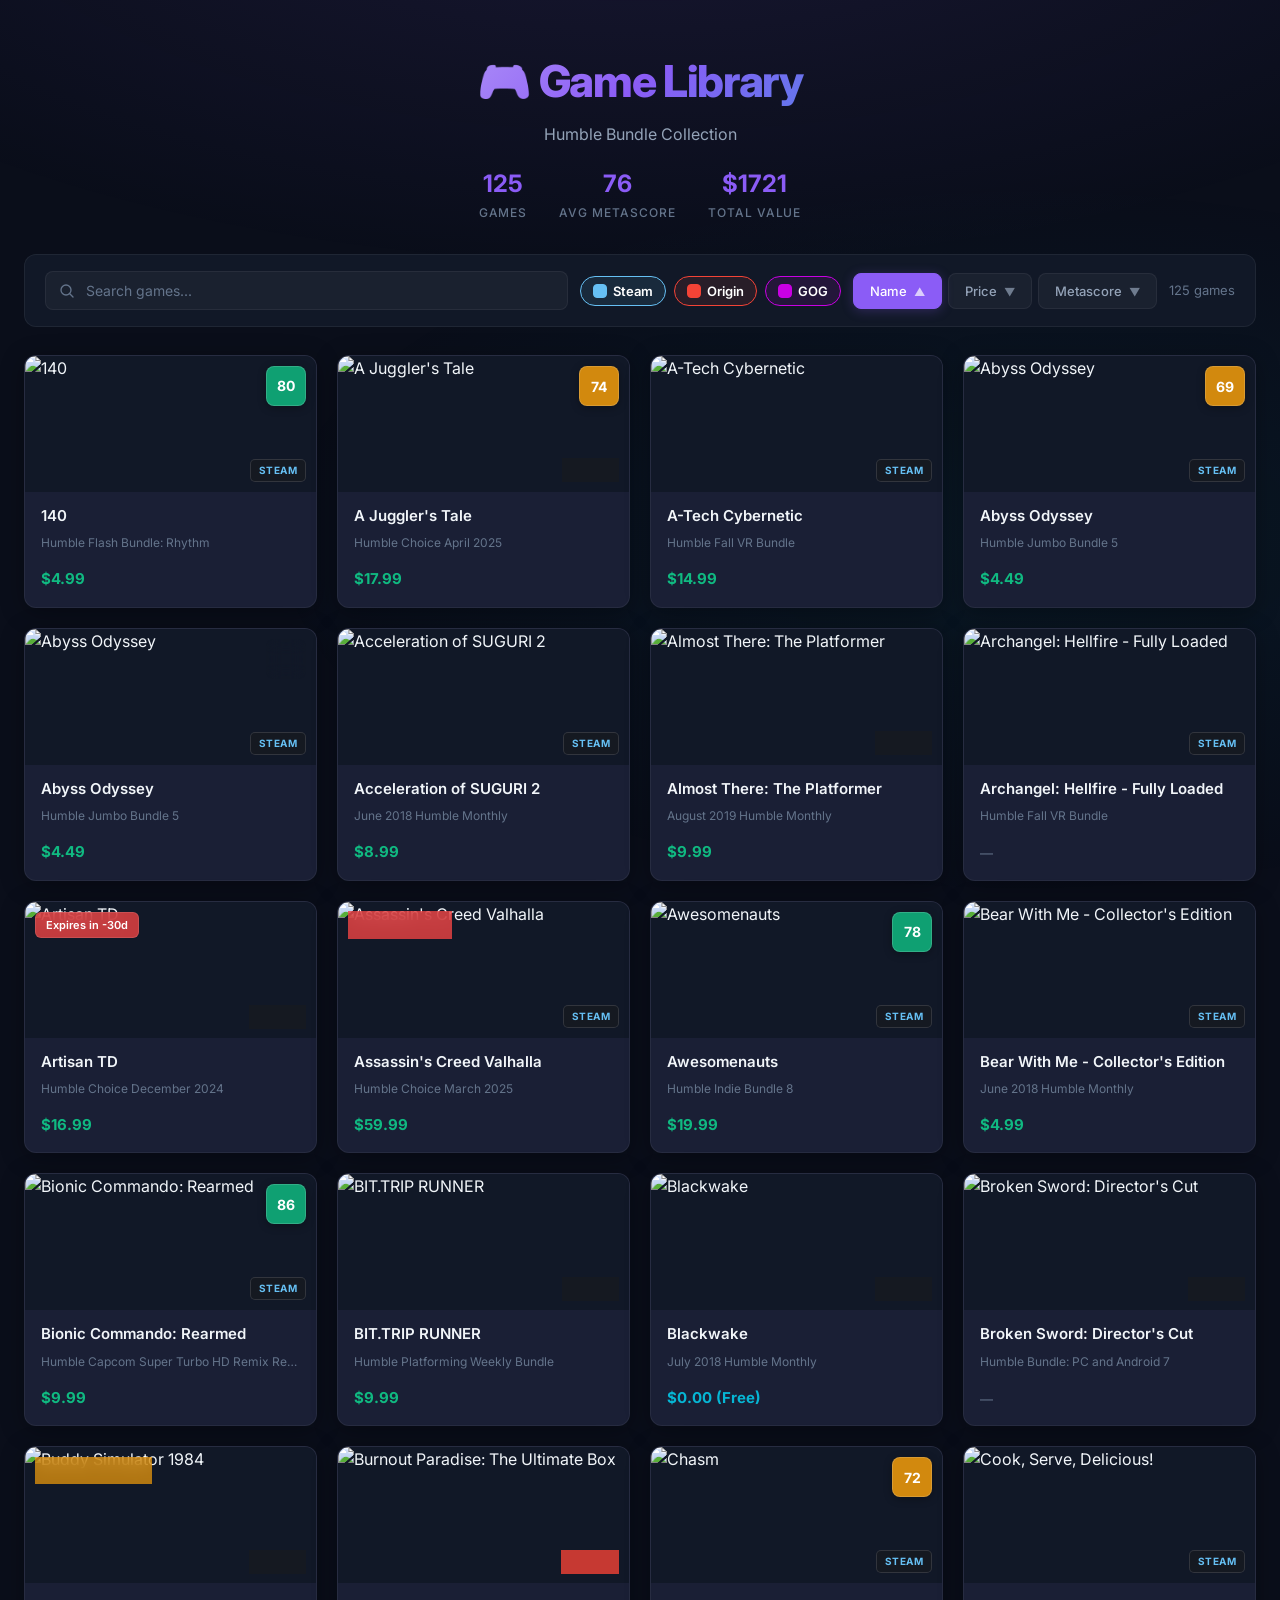
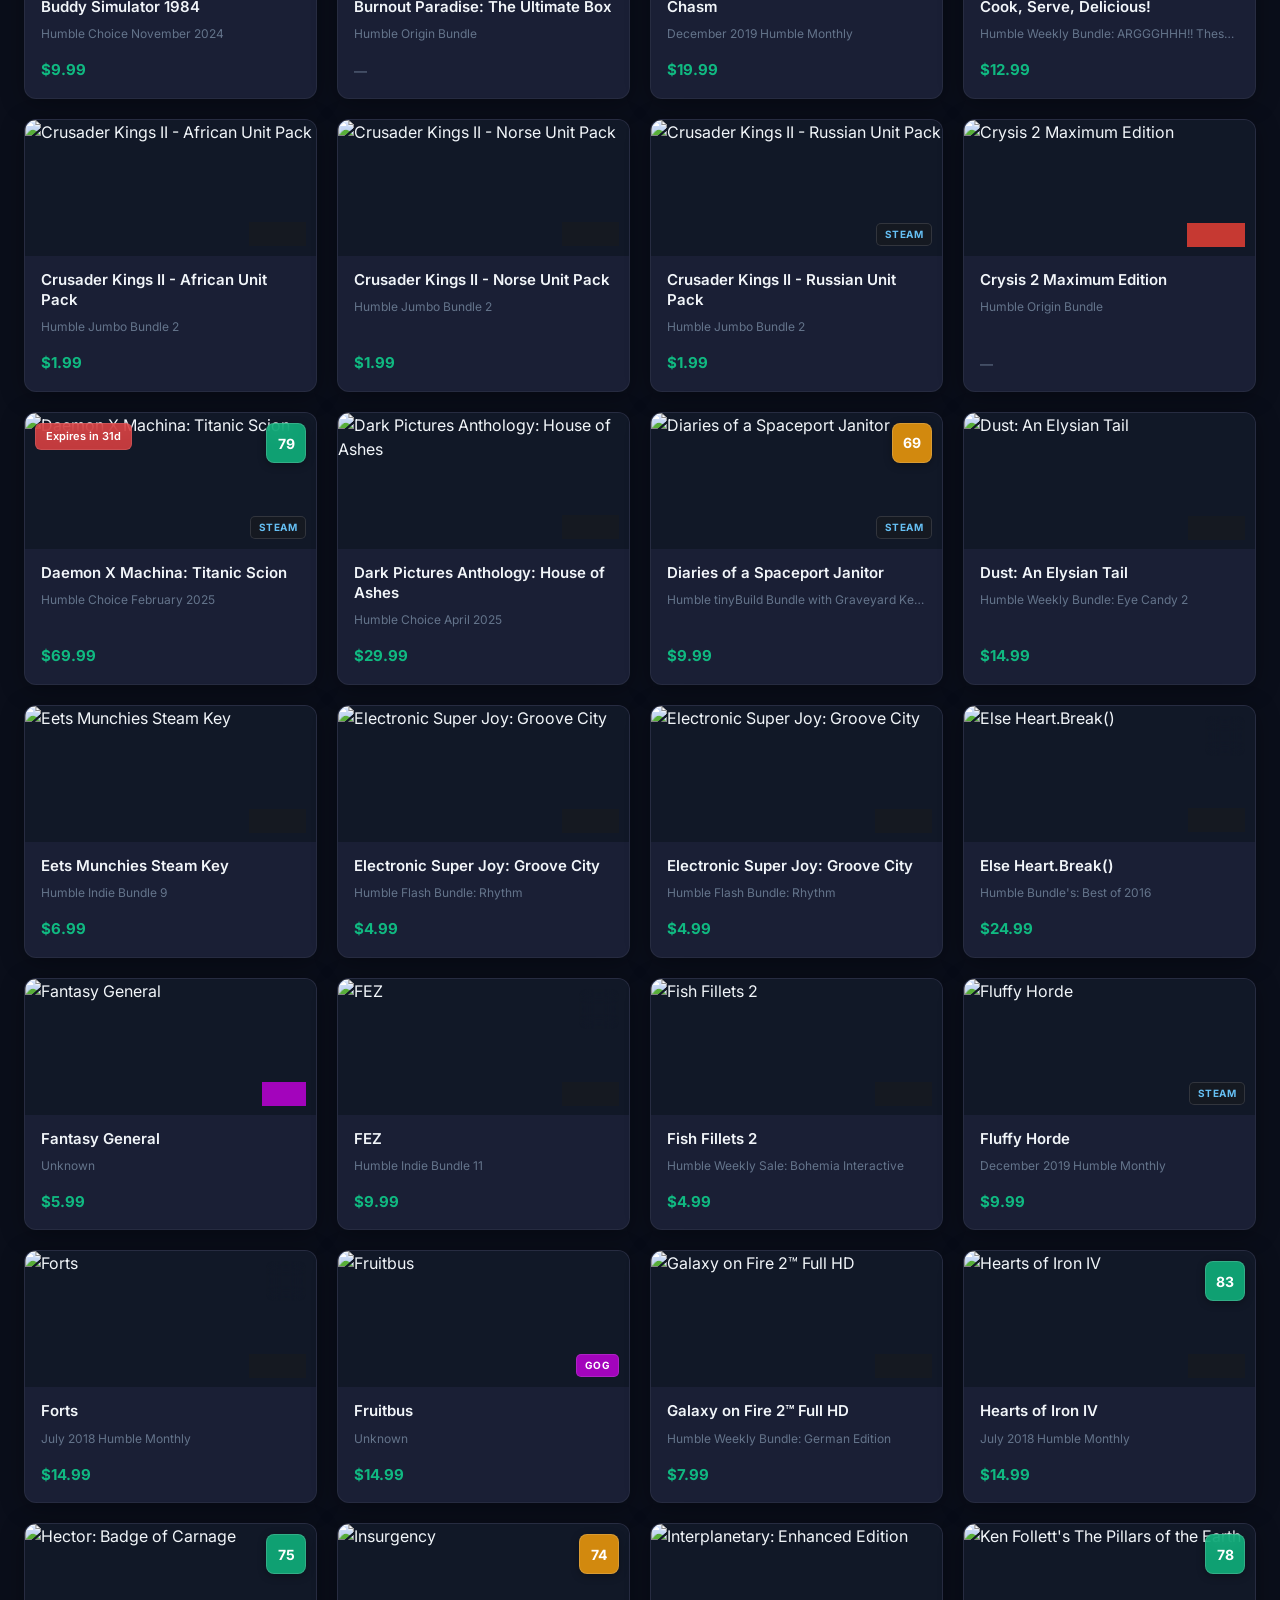
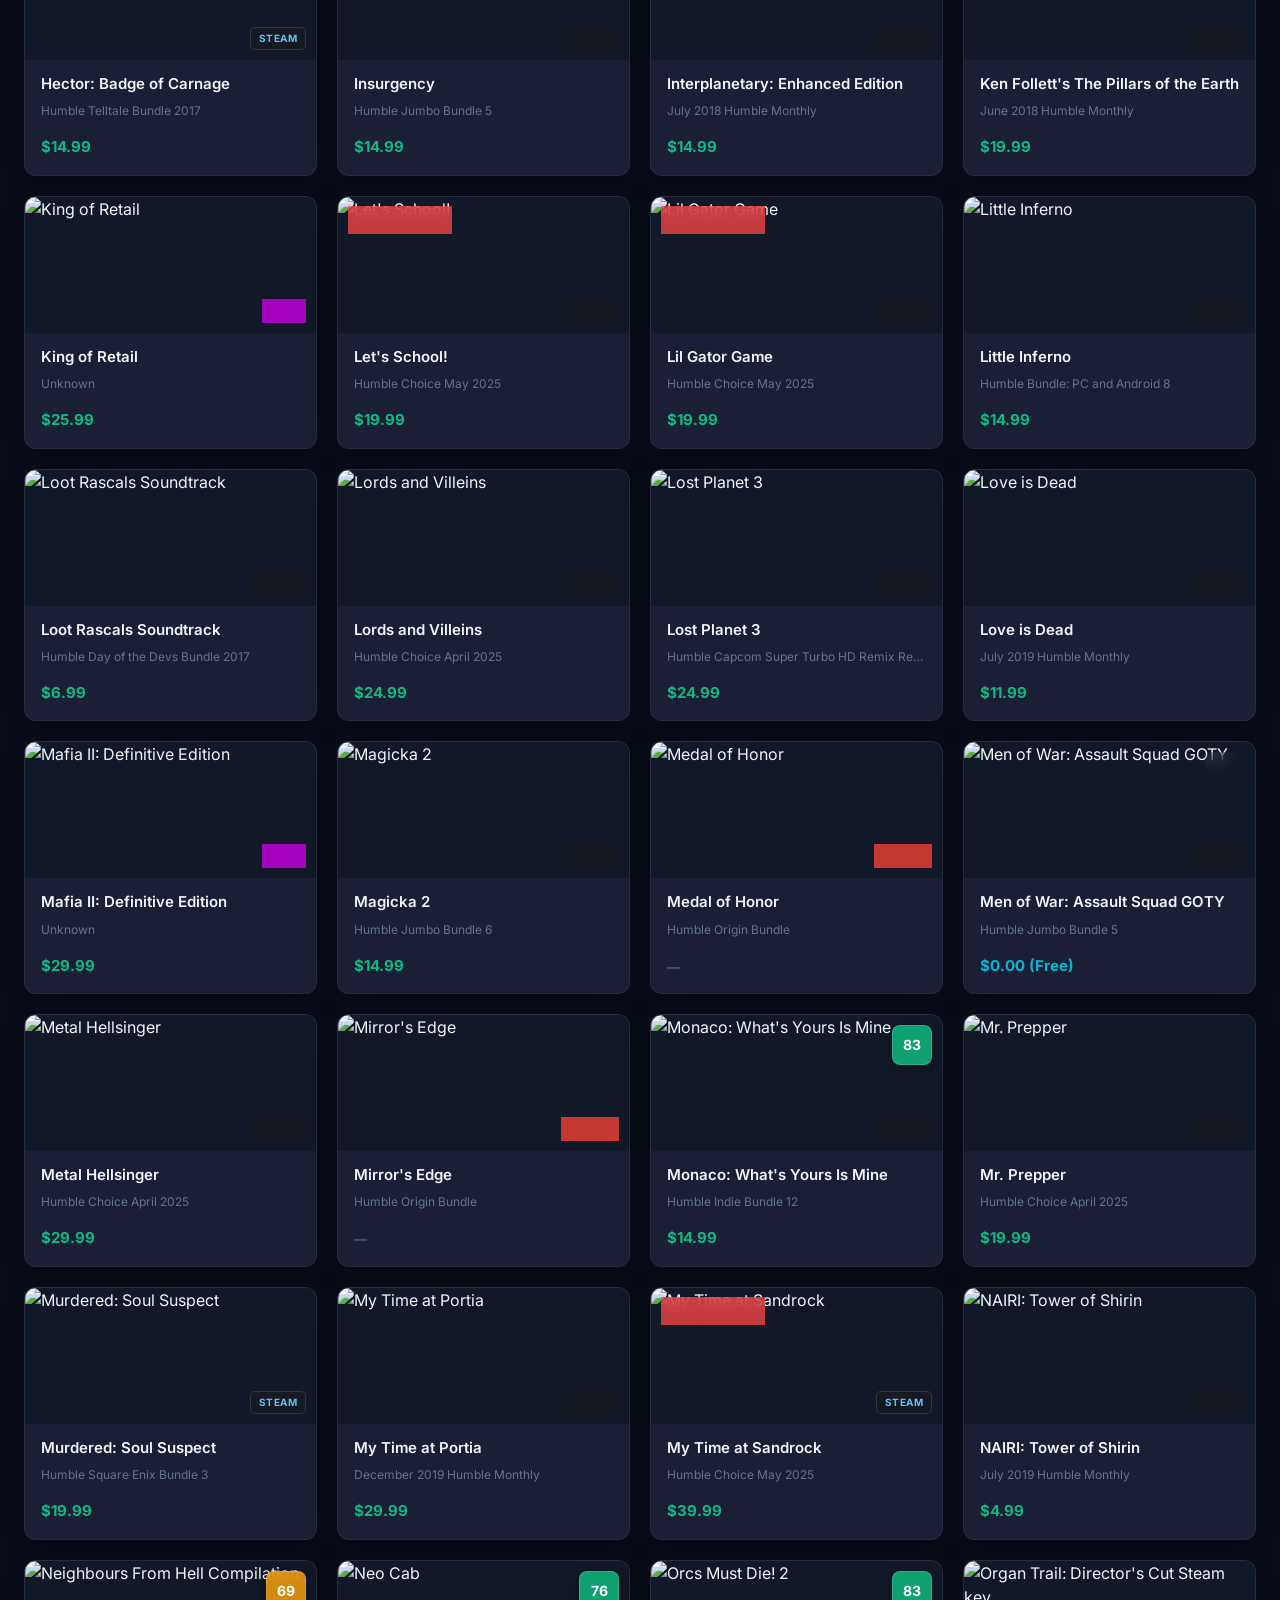
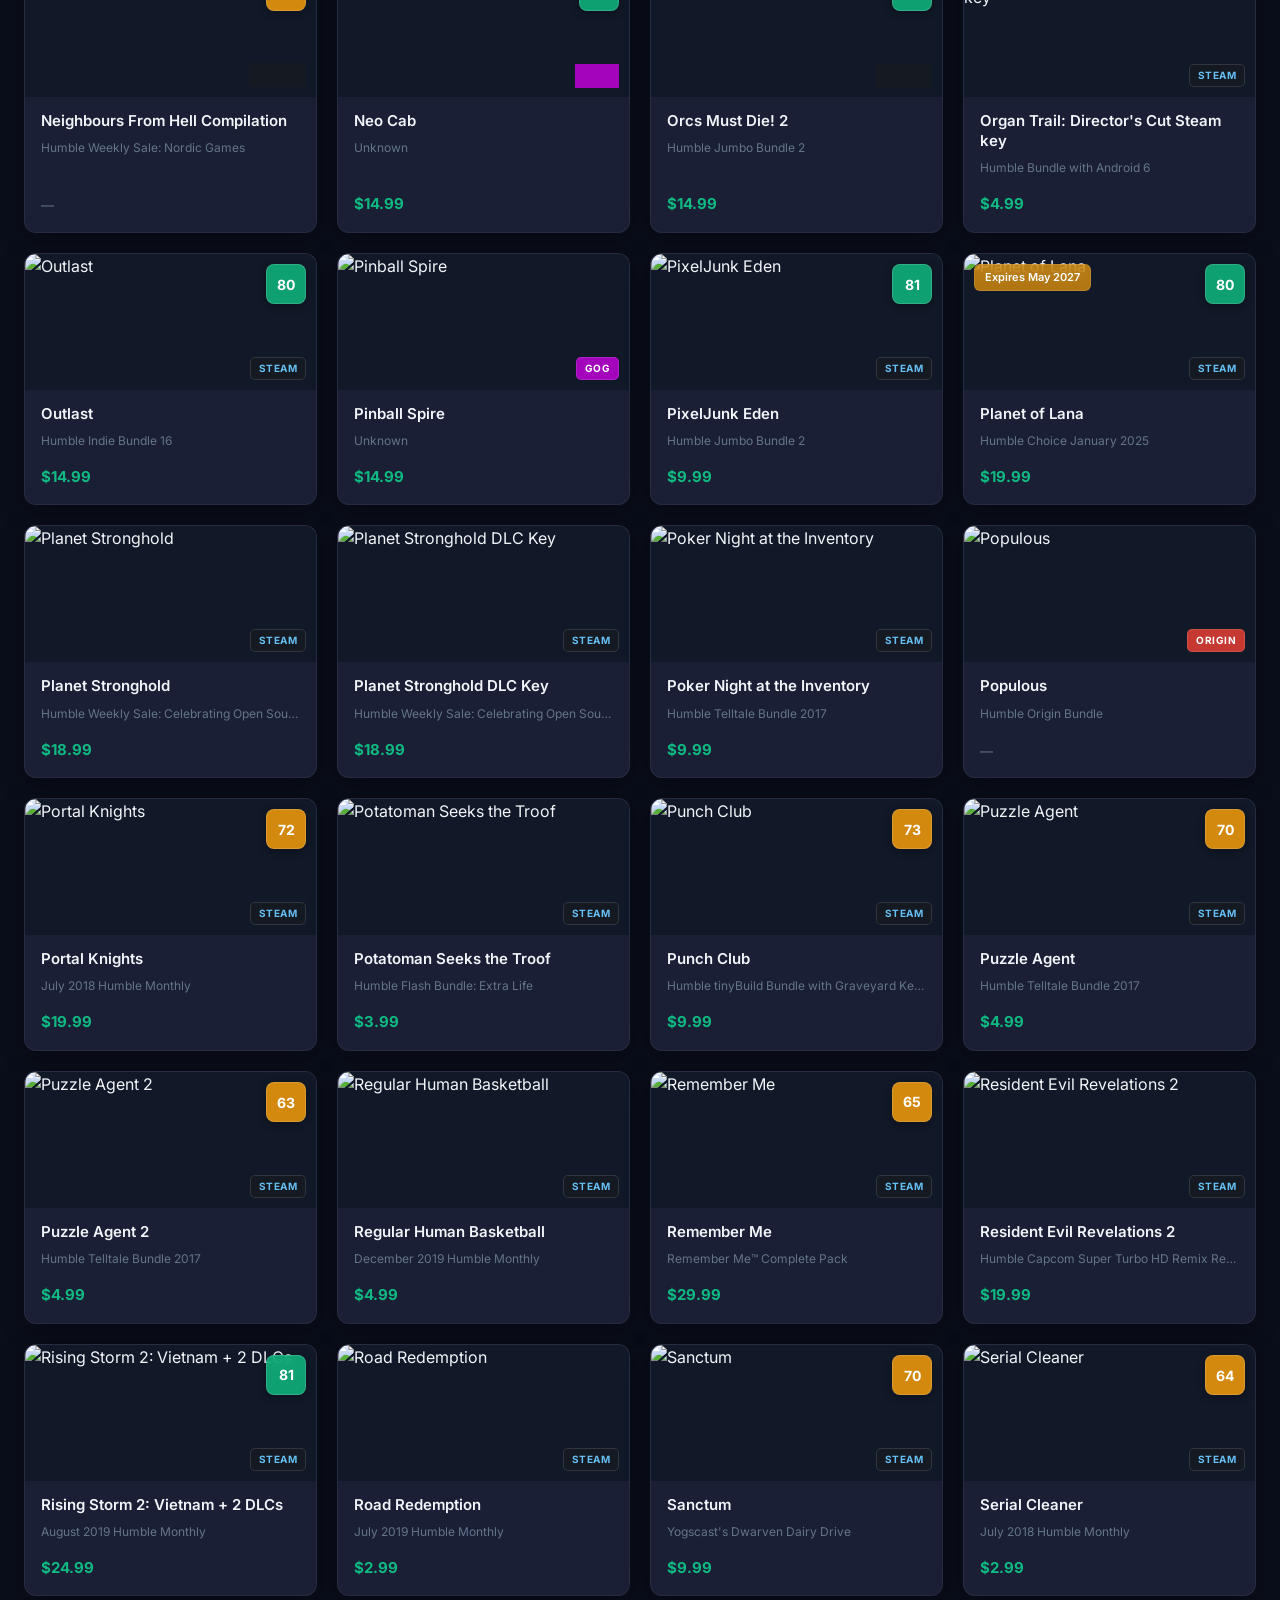
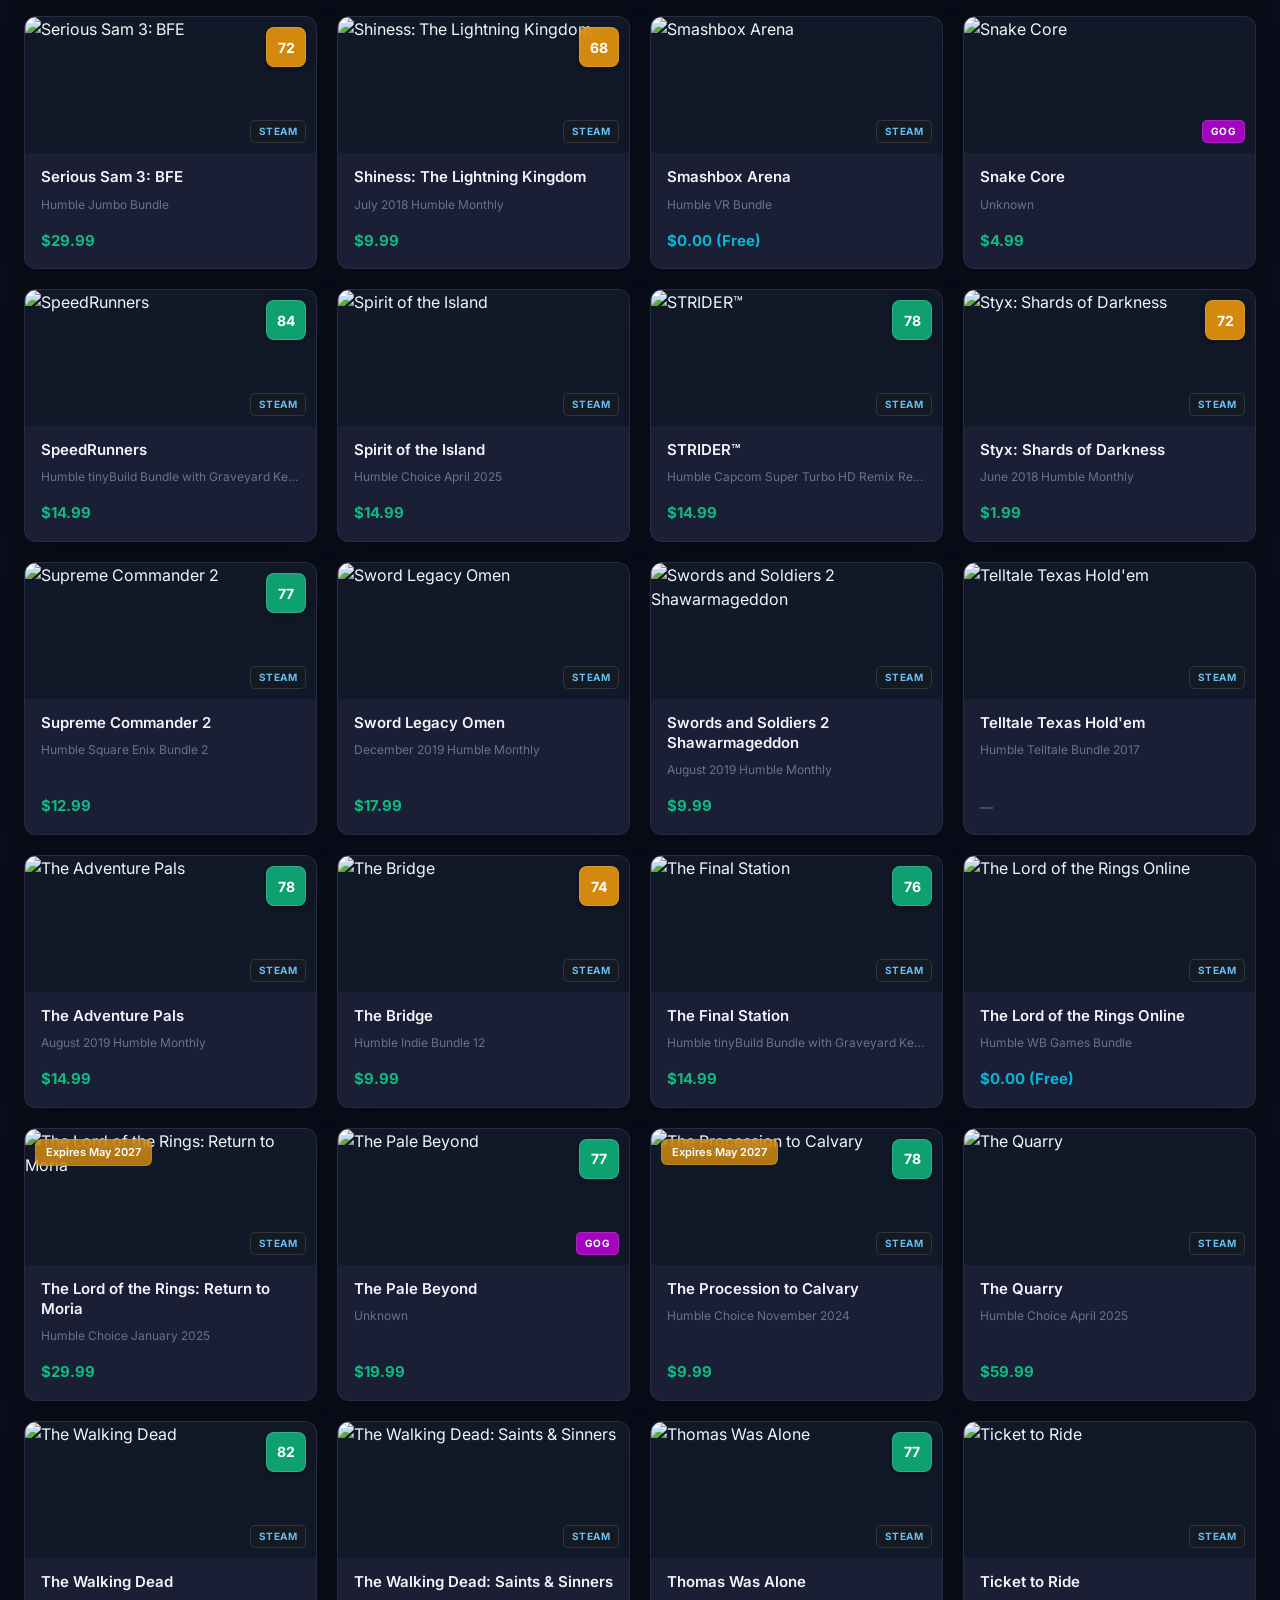
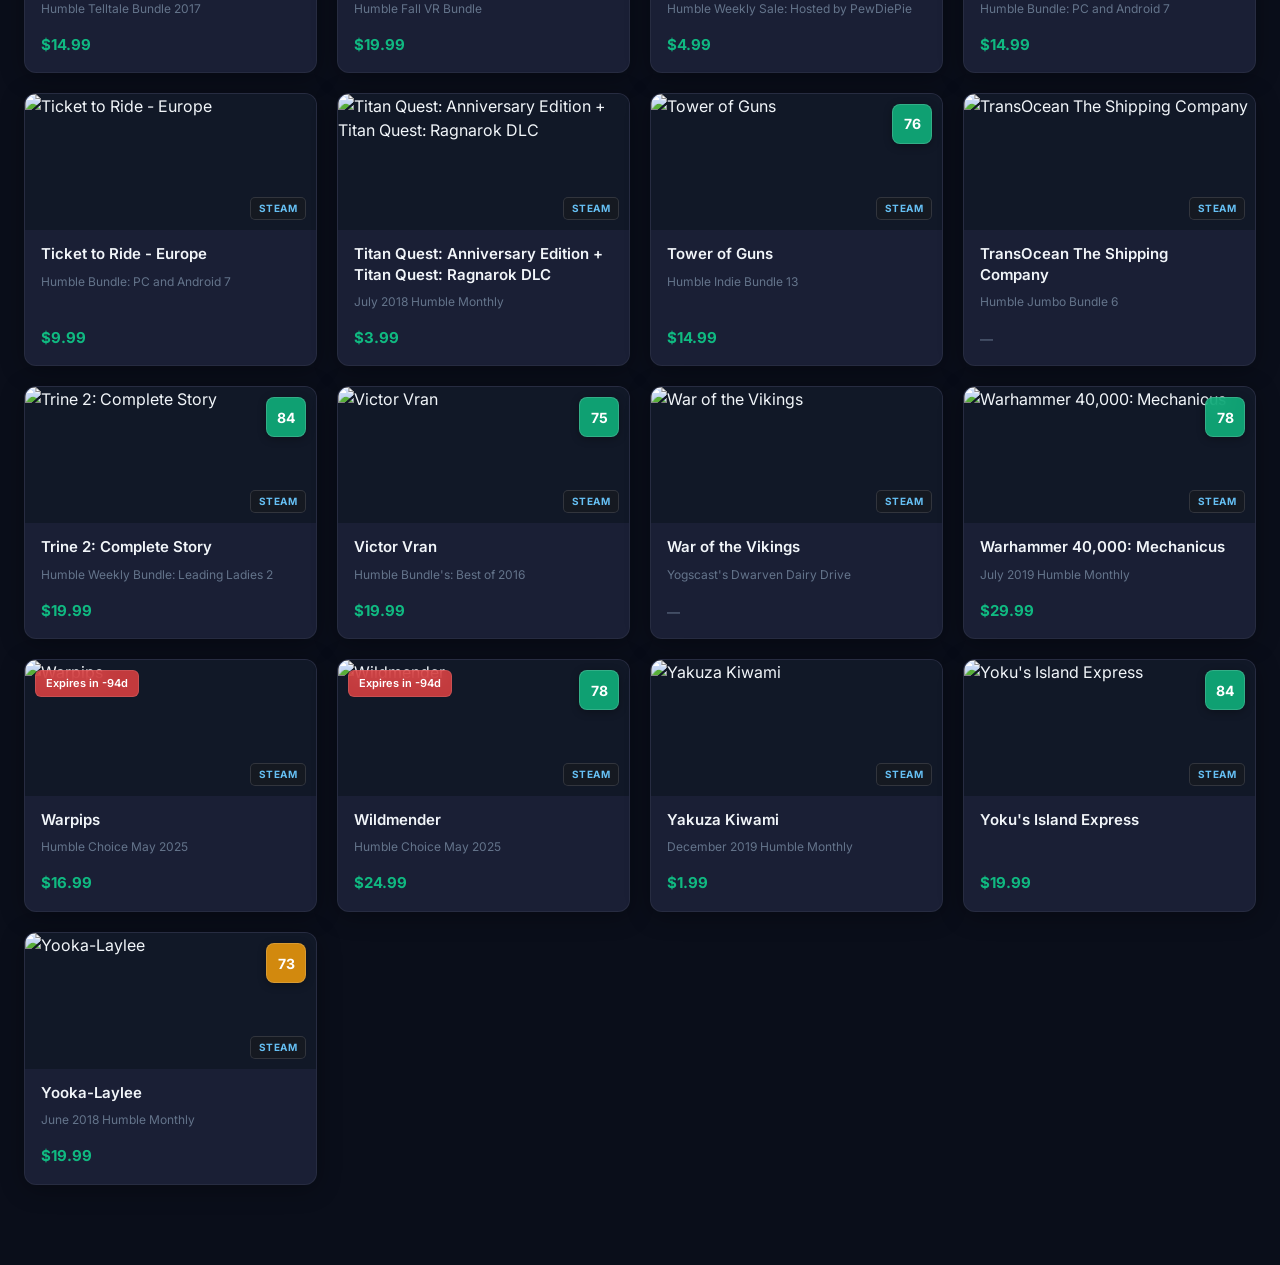
==== commit dc51b483: "fix: remove 60 Parsecs! entry from games list" ====
--- a/games.html
+++ b/games.html
@@ -754,16 +754,6 @@
         "poster": "https://shared.akamai.steamstatic.com/store_item_assets/steam/apps/703880/header.jpg?t=1715018131",
         "steamUrl": "https://store.steampowered.com/app/703880/",
         "bundle": "August 2019 Humble Monthly",
-        "expirationDate": null,
-        "platform": "steam"
-      },
-      {
-        "game": "60 Parsecs!",
-        "price": "$9.99",
-        "metascore": null,
-        "poster": "https://shared.akamai.steamstatic.com/store_item_assets/steam/apps/646270/header.jpg?t=1763734838",
-        "steamUrl": "https://store.steampowered.com/app/646270/",
-        "bundle": "July 2019 Humble Monthly",
         "expirationDate": null,
         "platform": "steam"
       },
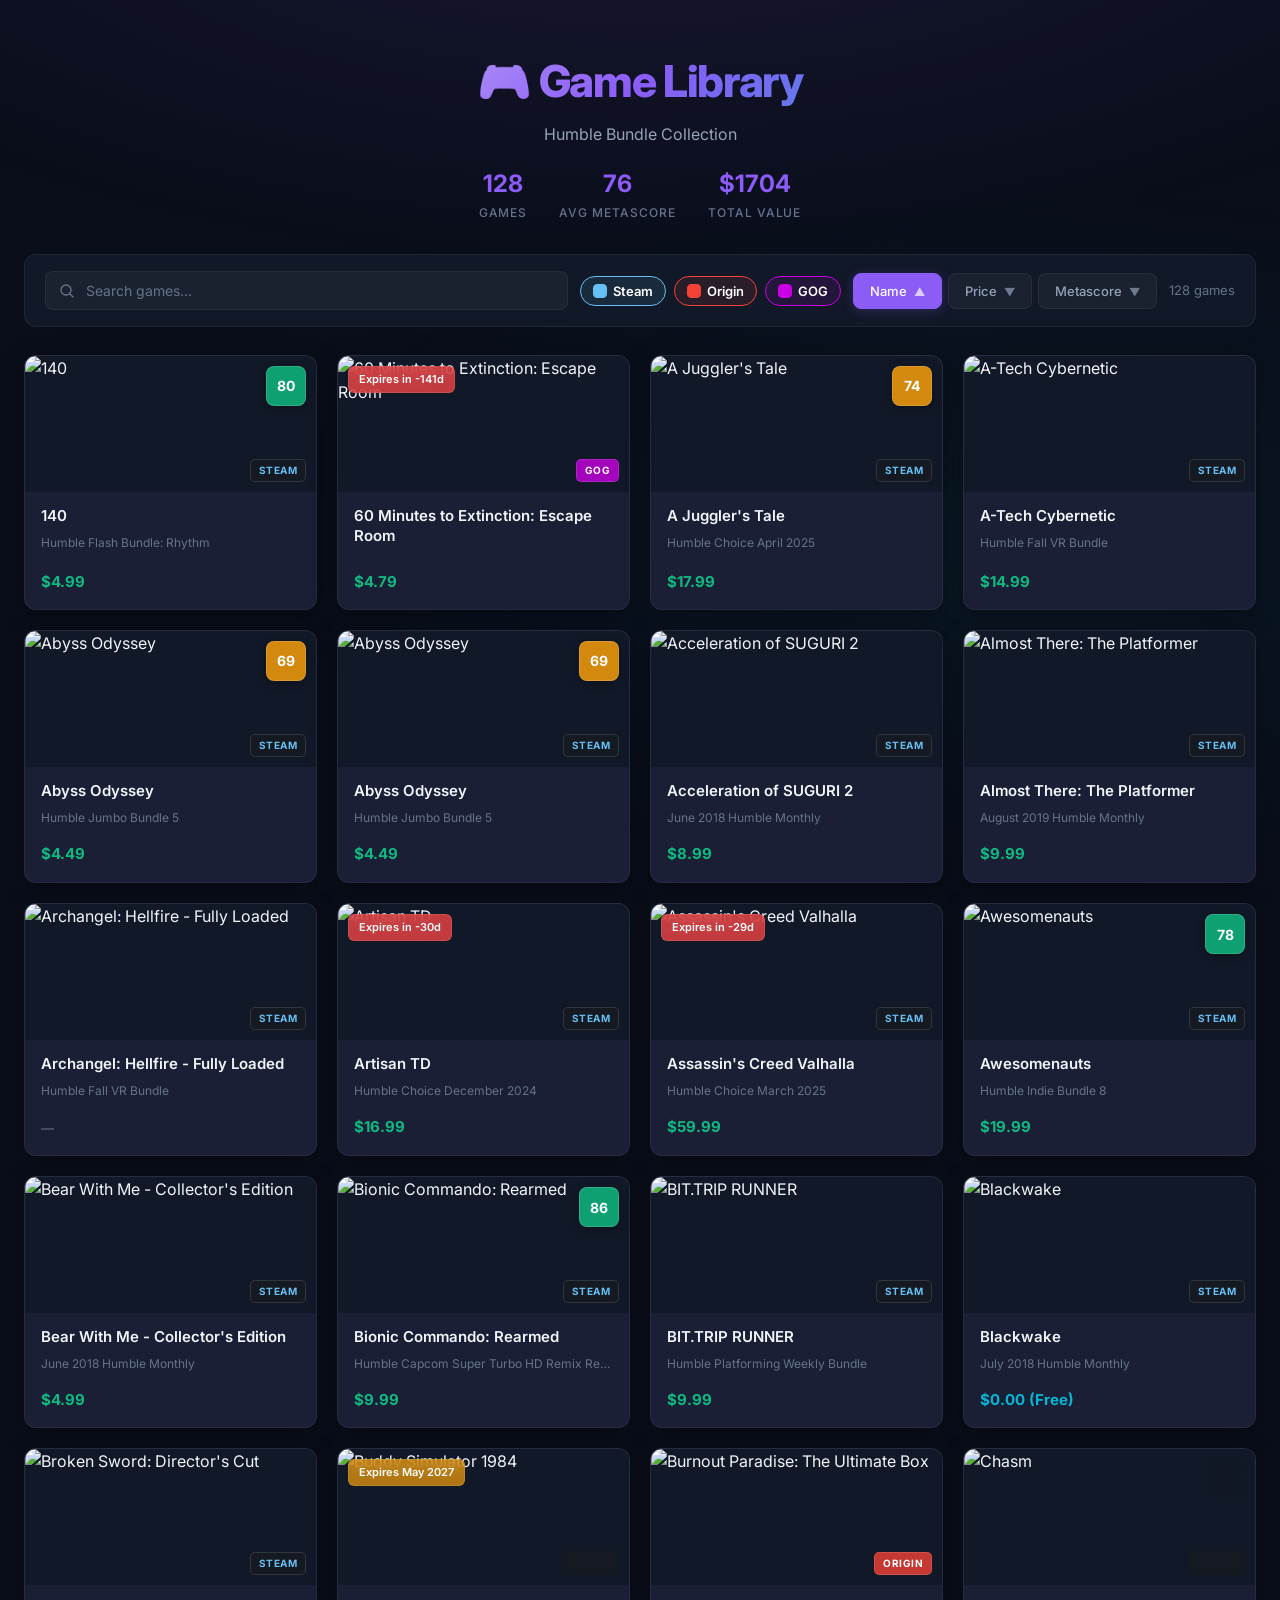
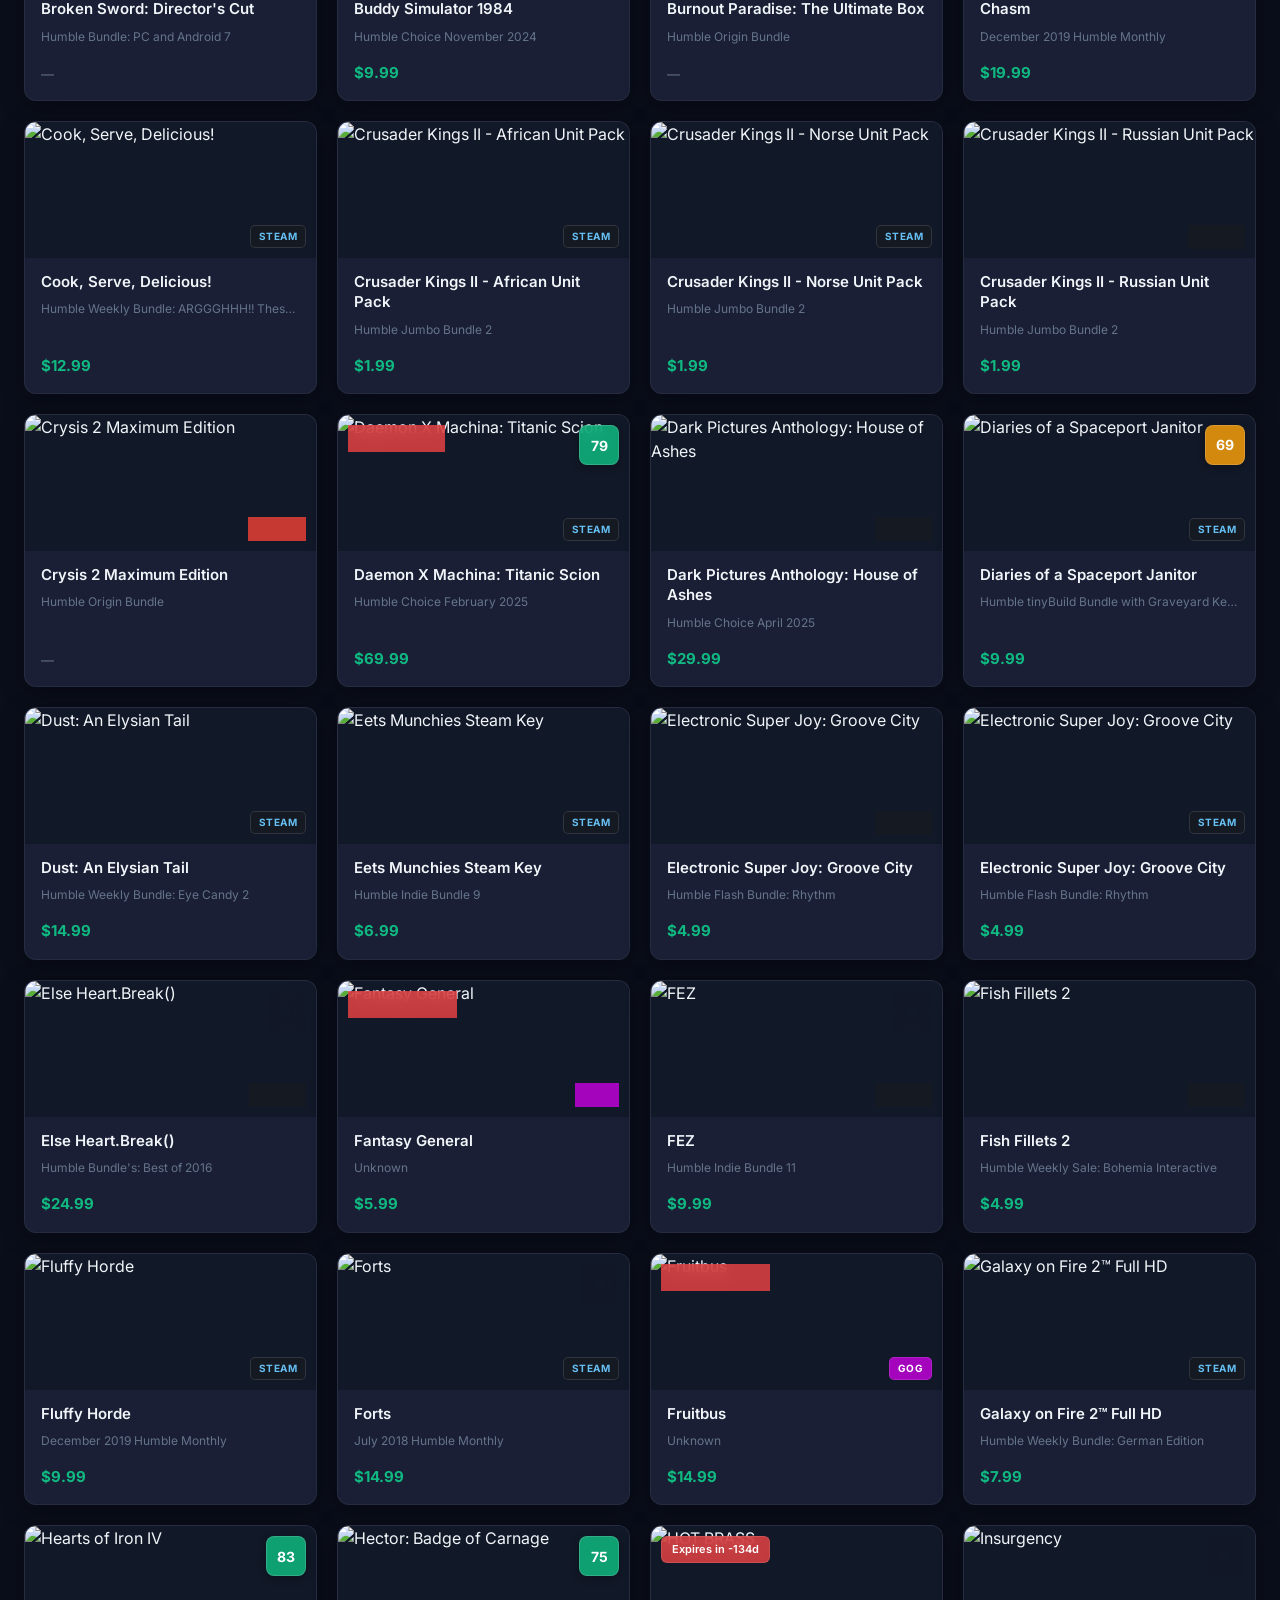
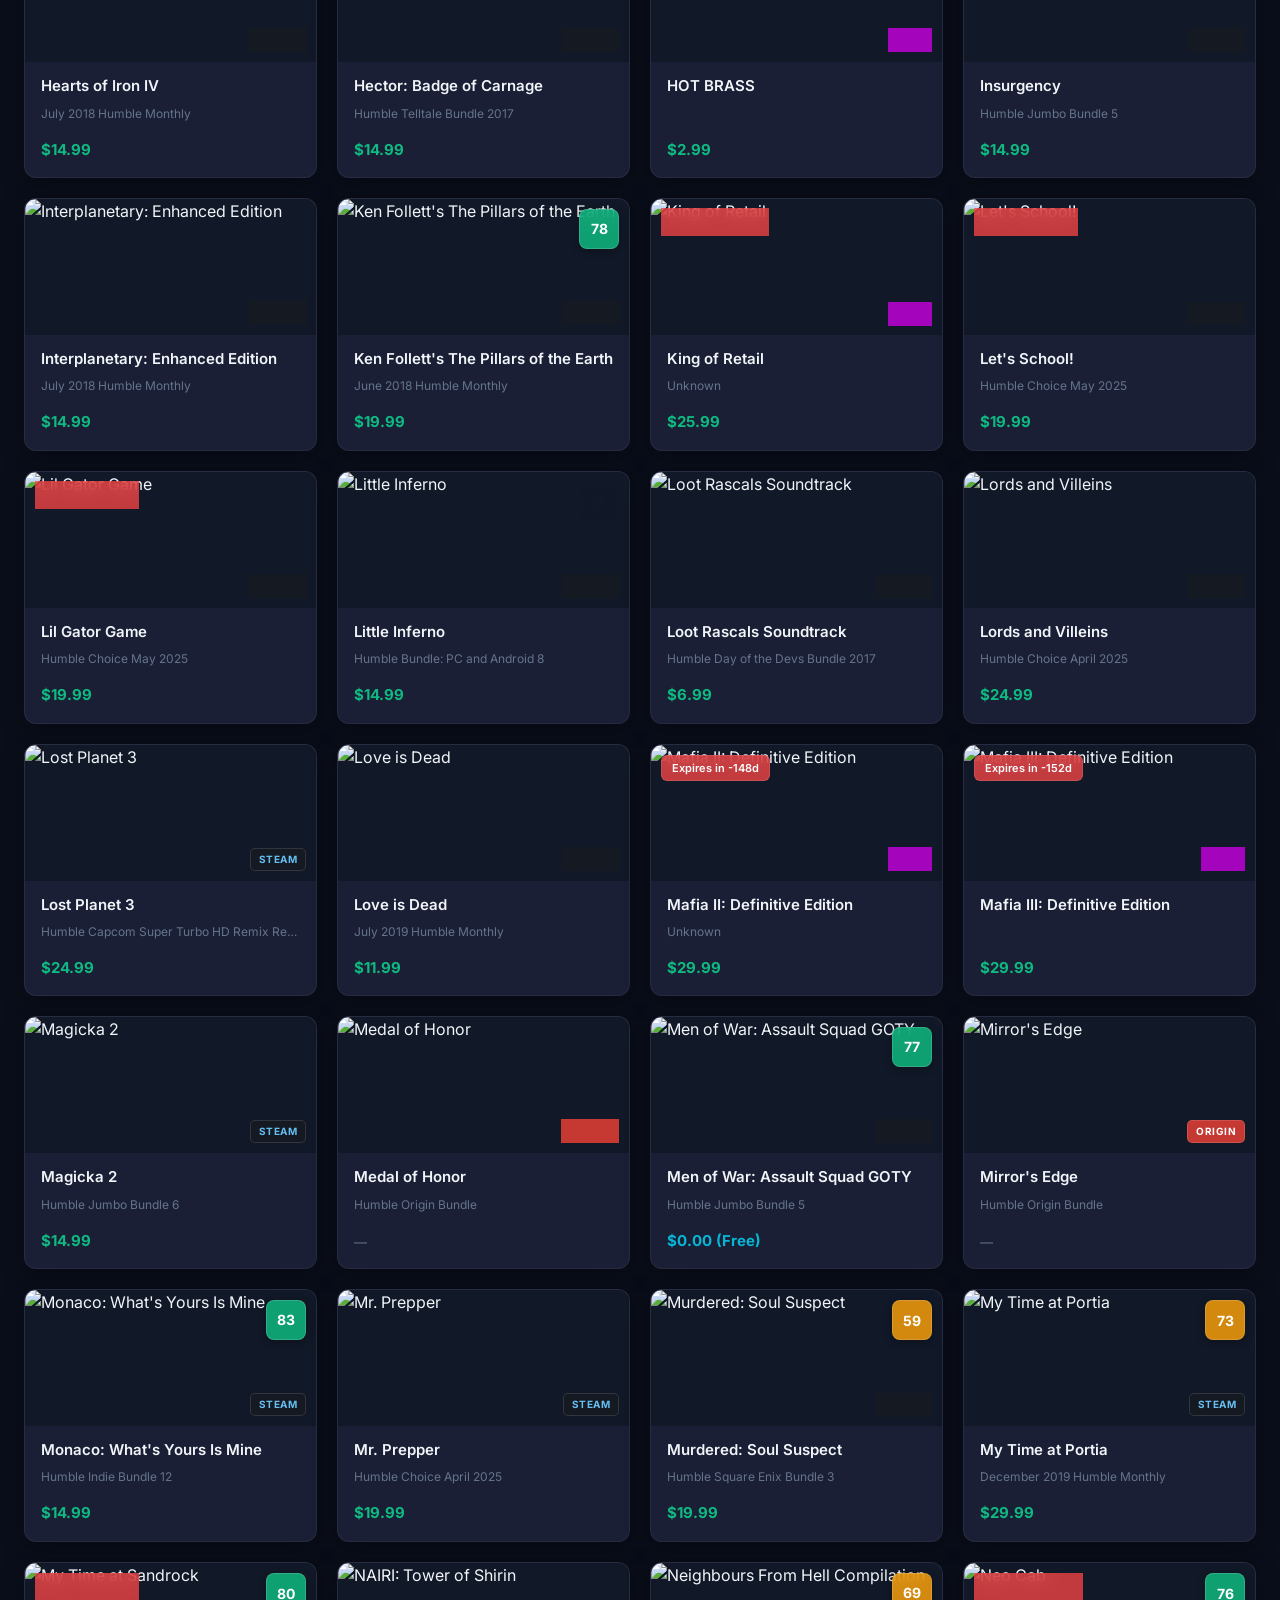
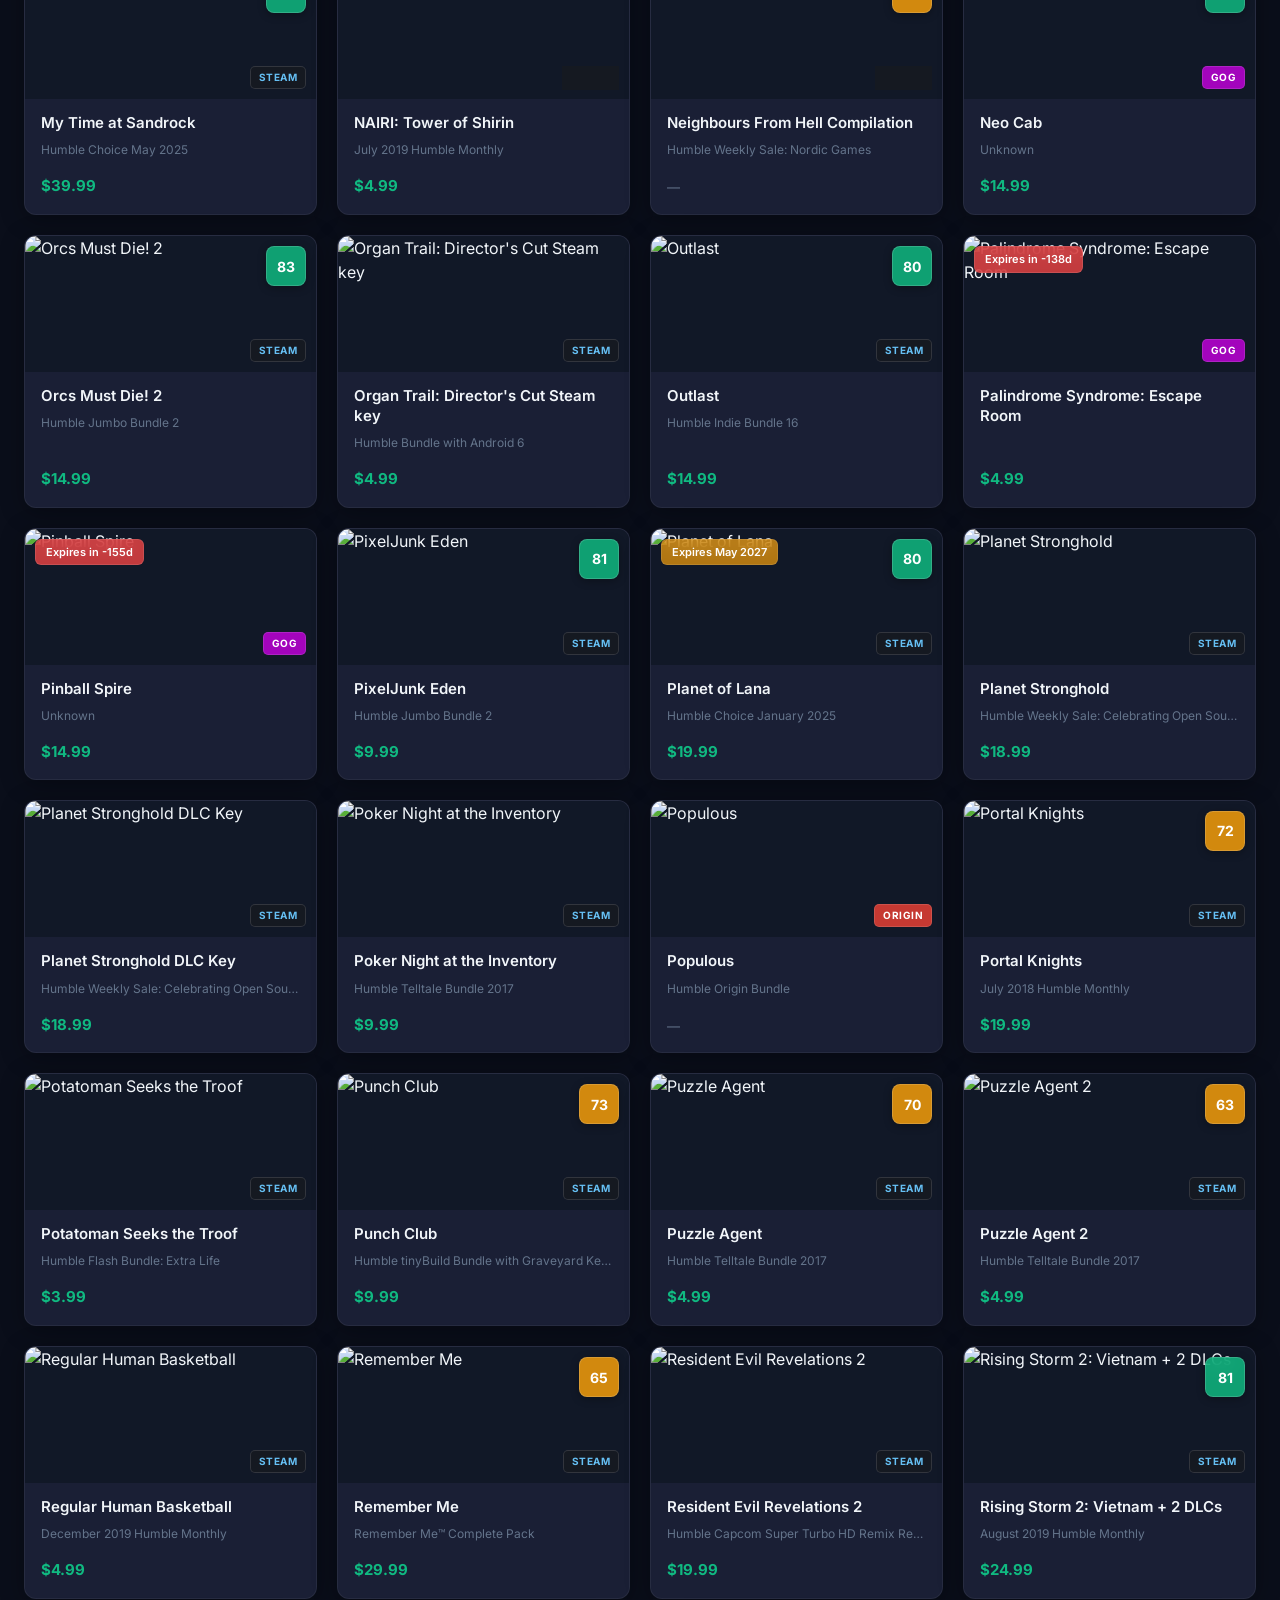
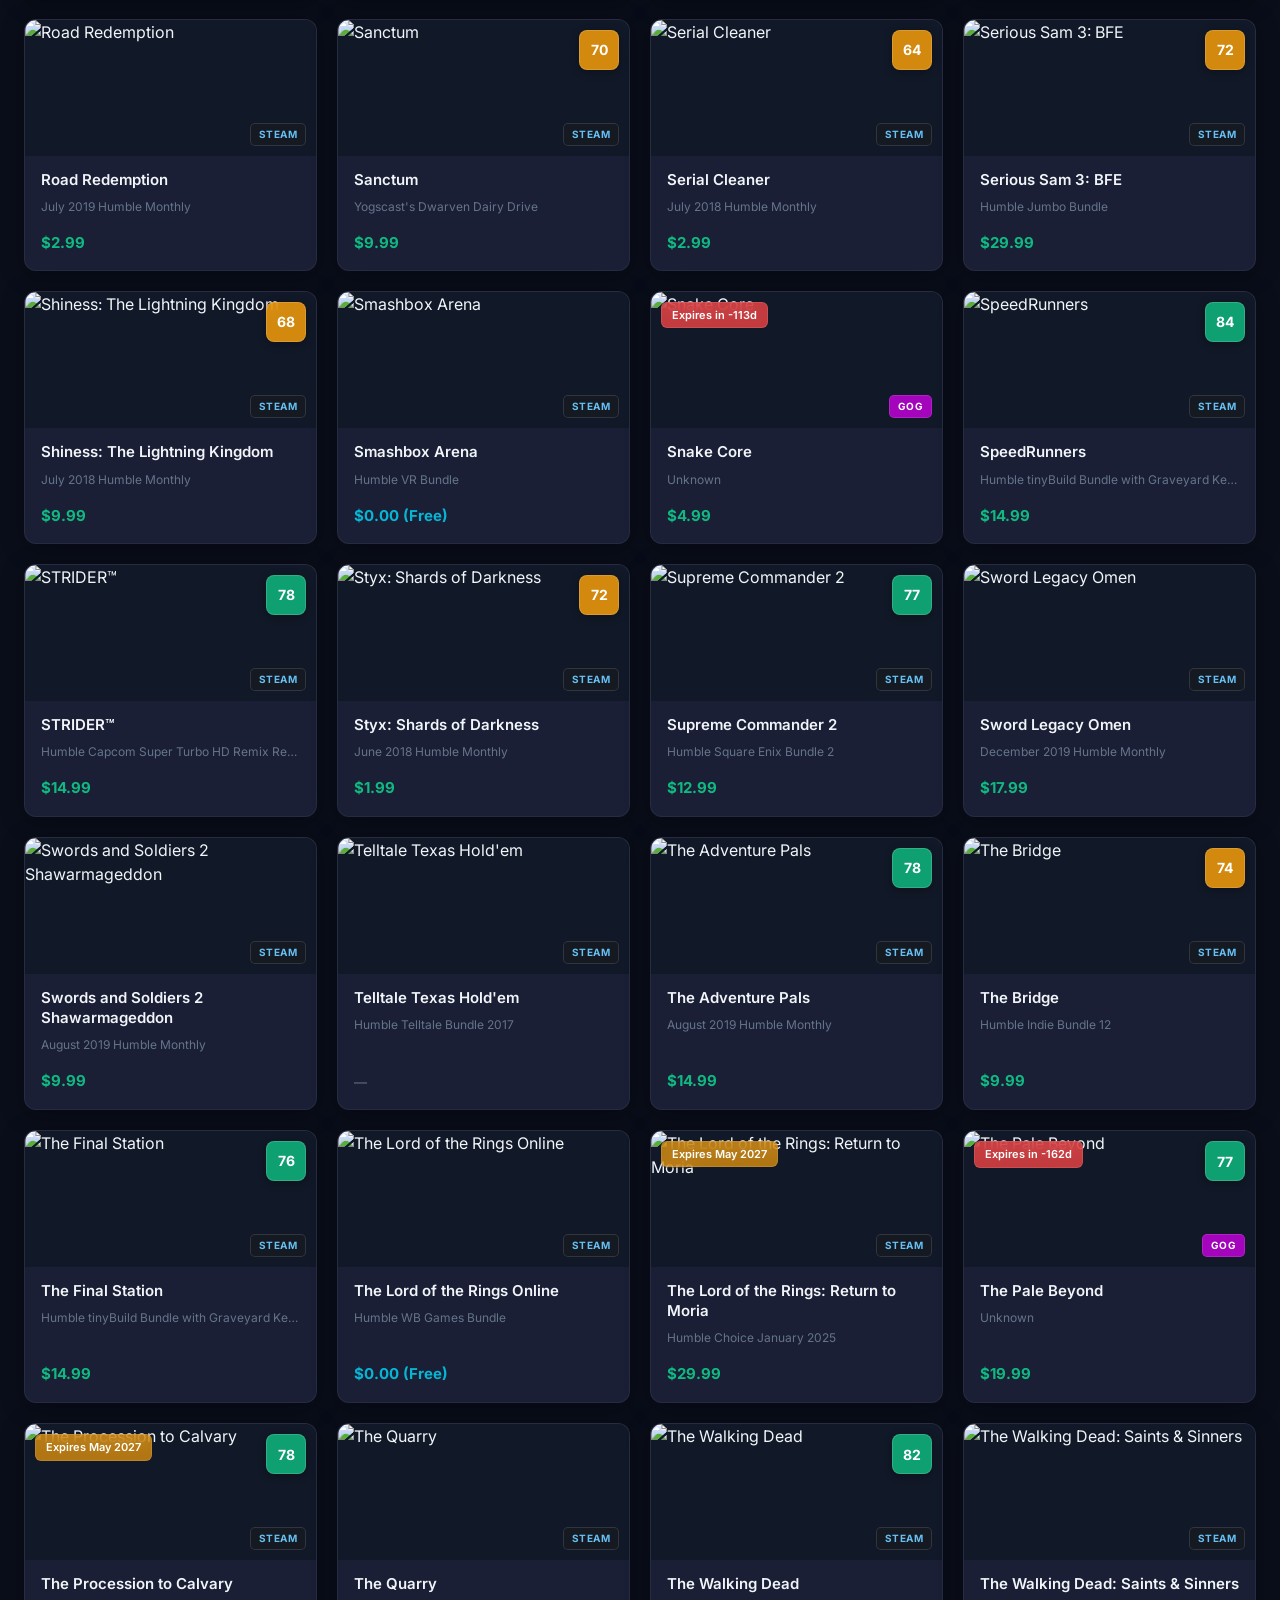
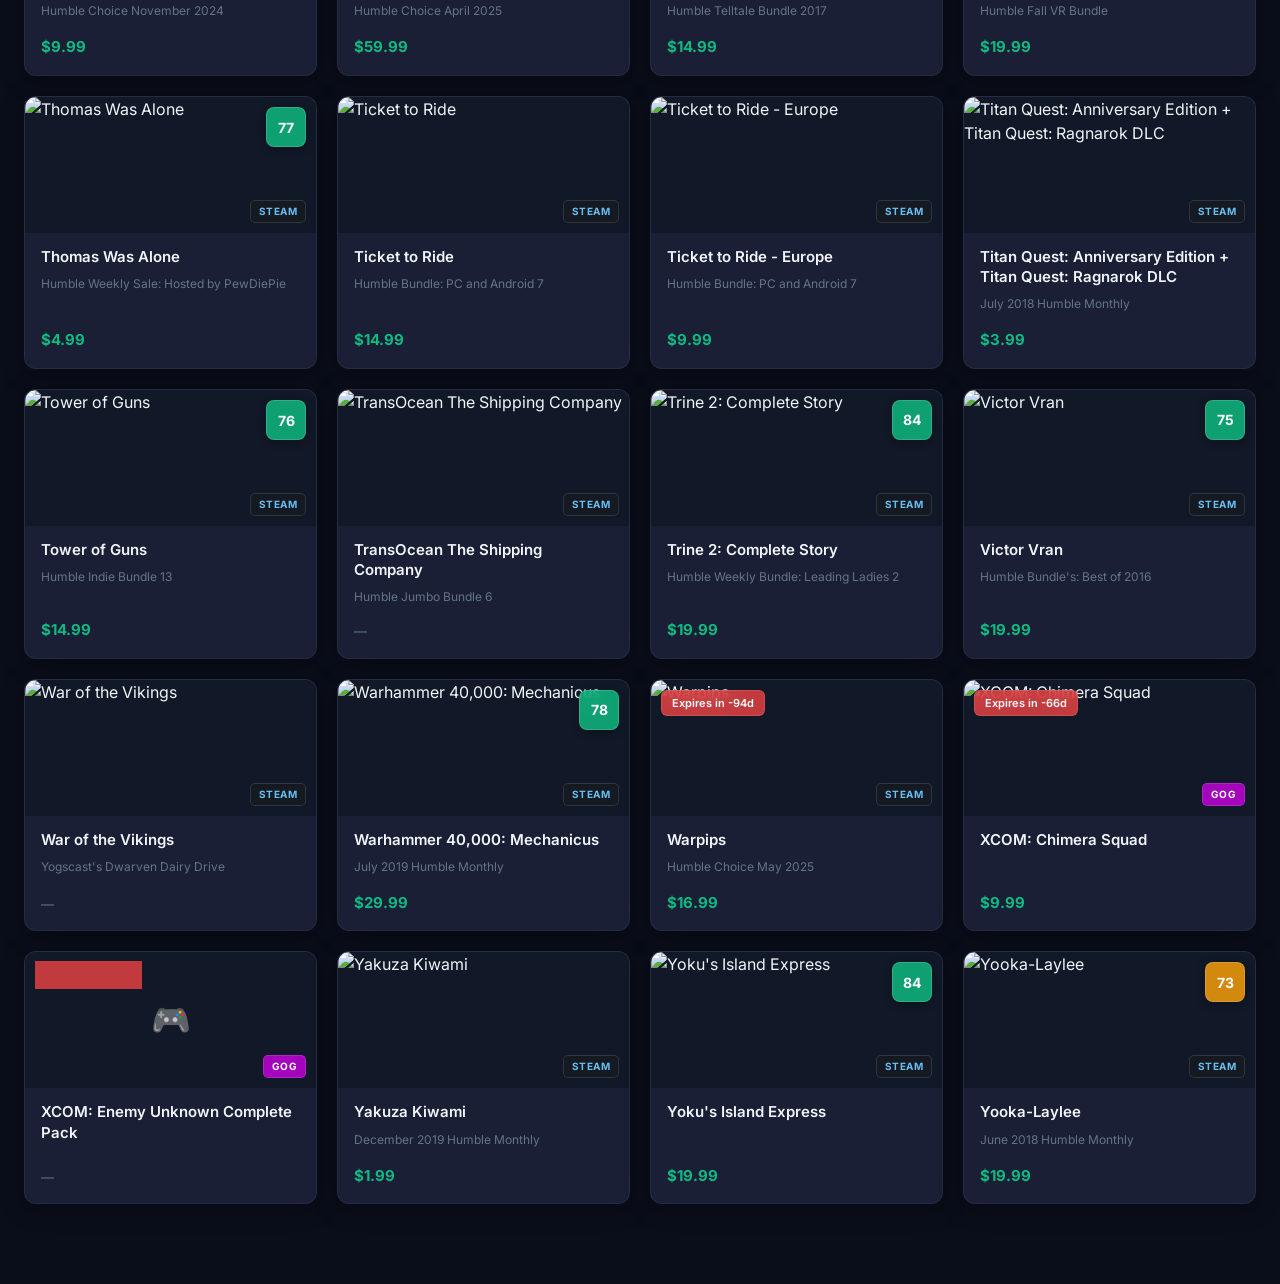
==== commit a00995ca: "feat: add GOG games" ====
--- a/games.html
+++ b/games.html
@@ -1,23 +1,15 @@
 <!DOCTYPE html>
 <html lang="en">
-
 <head>
   <meta charset="UTF-8">
   <meta name="viewport" content="width=device-width, initial-scale=1.0">
   <title>Game Library — Humble Bundle Collection</title>
   <meta name="description" content="Browse your Humble Bundle Steam game collection with sorting and filtering.">
   <link rel="preconnect" href="https://fonts.googleapis.com">
-  <link href="https://fonts.googleapis.com/css2?family=Inter:wght@300;400;500;600;700;800&display=swap"
-    rel="stylesheet">
+  <link href="https://fonts.googleapis.com/css2?family=Inter:wght@300;400;500;600;700;800&display=swap" rel="stylesheet">
   <style>
     /* ── Reset & Base ─────────────────────────────────── */
-    *,
-    *::before,
-    *::after {
-      box-sizing: border-box;
-      margin: 0;
-      padding: 0;
-    }
+    *, *::before, *::after { box-sizing: border-box; margin: 0; padding: 0; }
 
     :root {
       --bg-primary: #0a0e1a;
@@ -167,10 +159,7 @@
       transition: border-color var(--transition), box-shadow var(--transition);
     }
 
-    .search-box input::placeholder {
-      color: var(--text-muted);
-    }
-
+    .search-box input::placeholder { color: var(--text-muted); }
     .search-box input:focus {
       border-color: var(--accent);
       box-shadow: 0 0 0 3px var(--accent-glow);
@@ -265,35 +254,14 @@
       color: #fff;
     }
 
-    .platform-toggle.active.steam {
-      border-color: #66c0f4;
-      background: rgba(102, 192, 244, 0.1);
-    }
-
-    .platform-toggle.active.steam::before {
-      background: #66c0f4;
-      border-color: #66c0f4;
-    }
-
-    .platform-toggle.active.origin {
-      border-color: #f44336;
-      background: rgba(244, 67, 54, 0.1);
-    }
-
-    .platform-toggle.active.origin::before {
-      background: #f44336;
-      border-color: #f44336;
-    }
-
-    .platform-toggle.active.gog {
-      border-color: #c900e3;
-      background: rgba(201, 0, 227, 0.1);
-    }
-
-    .platform-toggle.active.gog::before {
-      background: #c900e3;
-      border-color: #c900e3;
-    }
+    .platform-toggle.active.steam { border-color: #66c0f4; background: rgba(102, 192, 244, 0.1); }
+    .platform-toggle.active.steam::before { background: #66c0f4; border-color: #66c0f4; }
+    
+    .platform-toggle.active.origin { border-color: #f44336; background: rgba(244, 67, 54, 0.1); }
+    .platform-toggle.active.origin::before { background: #f44336; border-color: #f44336; }
+
+    .platform-toggle.active.gog { border-color: #c900e3; background: rgba(201, 0, 227, 0.1); }
+    .platform-toggle.active.gog::before { background: #c900e3; border-color: #c900e3; }
 
     /* SVG checkmark for active state */
     .platform-toggle.active::before {
@@ -380,17 +348,9 @@
       box-shadow: 0 2px 8px rgba(0, 0, 0, 0.3);
     }
 
-    .metascore-badge.high {
-      background: rgba(16, 185, 129, 0.85);
-    }
-
-    .metascore-badge.mid {
-      background: rgba(245, 158, 11, 0.85);
-    }
-
-    .metascore-badge.low {
-      background: rgba(239, 68, 68, 0.85);
-    }
+    .metascore-badge.high   { background: rgba(16, 185, 129, 0.85); }
+    .metascore-badge.mid    { background: rgba(245, 158, 11, 0.85); }
+    .metascore-badge.low    { background: rgba(239, 68, 68, 0.85); }
 
     /* Expiration warning */
     .expiration-tag {
@@ -509,21 +469,12 @@
       opacity: 0.4;
     }
 
-    .empty-state p {
-      font-size: 1rem;
-    }
+    .empty-state p { font-size: 1rem; }
 
     /* ── Card appear animation ────────────────────────── */
     @keyframes cardIn {
-      from {
-        opacity: 0;
-        transform: translateY(16px);
-      }
-
-      to {
-        opacity: 1;
-        transform: translateY(0);
-      }
+      from { opacity: 0; transform: translateY(16px); }
+      to   { opacity: 1; transform: translateY(0); }
     }
 
     .card {
@@ -531,48 +482,20 @@
     }
 
     /* stagger via JS with inline --i */
-    .card {
-      animation-delay: calc(var(--i, 0) * 25ms);
-    }
+    .card { animation-delay: calc(var(--i, 0) * 25ms); }
 
     /* ── Responsive ───────────────────────────────────── */
     @media (max-width: 640px) {
-      .controls {
-        flex-direction: column;
-      }
-
-      .search-box {
-        min-width: 100%;
-      }
-
-      .sort-group {
-        width: 100%;
-        justify-content: stretch;
-      }
-
-      .sort-btn {
-        flex: 1;
-        text-align: center;
-      }
-
-      .results-count {
-        margin-left: 0;
-        text-align: center;
-        width: 100%;
-      }
-
-      .grid {
-        grid-template-columns: repeat(auto-fill, minmax(240px, 1fr));
-        gap: 14px;
-      }
-
-      header {
-        padding: 32px 0 24px;
-      }
+      .controls { flex-direction: column; }
+      .search-box { min-width: 100%; }
+      .sort-group { width: 100%; justify-content: stretch; }
+      .sort-btn { flex: 1; text-align: center; }
+      .results-count { margin-left: 0; text-align: center; width: 100%; }
+      .grid { grid-template-columns: repeat(auto-fill, minmax(240px, 1fr)); gap: 14px; }
+      header { padding: 32px 0 24px; }
     }
   </style>
 </head>
-
 <body>
   <div class="container">
     <header>
@@ -583,10 +506,7 @@
 
     <div class="controls">
       <div class="search-box">
-        <svg xmlns="http://www.w3.org/2000/svg" fill="none" viewBox="0 0 24 24" stroke-width="2" stroke="currentColor">
-          <path stroke-linecap="round" stroke-linejoin="round"
-            d="M21 21l-5.197-5.197m0 0A7.5 7.5 0 105.196 5.196a7.5 7.5 0 0010.607 10.607z" />
-        </svg>
+        <svg xmlns="http://www.w3.org/2000/svg" fill="none" viewBox="0 0 24 24" stroke-width="2" stroke="currentColor"><path stroke-linecap="round" stroke-linejoin="round" d="M21 21l-5.197-5.197m0 0A7.5 7.5 0 105.196 5.196a7.5 7.5 0 0010.607 10.607z"/></svg>
         <input type="text" id="searchInput" placeholder="Search games..." autocomplete="off">
       </div>
       <div class="platform-toggles">
@@ -607,1257 +527,1287 @@
 
   <script>
     const GAMES = [
-      {
-        "game": "Yoku's Island Express",
-        "price": "$19.99",
-        "metascore": 84,
-        "poster": "https://shared.akamai.steamstatic.com/store_item_assets/steam/apps/334940/header.jpg?t=1763040310",
-        "steamUrl": "https://store.steampowered.com/app/334940/",
-        "bundle": "",
-        "expirationDate": null,
-        "platform": "steam"
-      },
-      {
-        "game": "Archangel: Hellfire - Fully Loaded",
-        "price": null,
-        "metascore": null,
-        "poster": "https://shared.akamai.steamstatic.com/store_item_assets/steam/apps/553880/header.jpg",
-        "steamUrl": null,
-        "bundle": "Humble Fall VR Bundle",
-        "expirationDate": null,
-        "platform": "steam"
-      },
-      {
-        "game": "A-Tech Cybernetic",
-        "price": "$14.99",
-        "metascore": null,
-        "poster": "https://shared.akamai.steamstatic.com/store_item_assets/steam/apps/578210/header.jpg?t=1715712836",
-        "steamUrl": "https://store.steampowered.com/app/578210/",
-        "bundle": "Humble Fall VR Bundle",
-        "expirationDate": null,
-        "platform": "steam"
-      },
-      {
-        "game": "The Walking Dead: Saints & Sinners",
-        "price": "$19.99",
-        "metascore": null,
-        "poster": "https://shared.akamai.steamstatic.com/store_item_assets/steam/apps/916840/header.jpg?t=1744761535",
-        "steamUrl": "https://store.steampowered.com/app/916840/",
-        "bundle": "Humble Fall VR Bundle",
-        "expirationDate": null,
-        "platform": "steam"
-      },
-      {
-        "game": "Smashbox Arena",
-        "price": "$0.00 (Free)",
-        "metascore": null,
-        "poster": "https://shared.akamai.steamstatic.com/store_item_assets/steam/apps/568790/header.jpg?t=1620138523",
-        "steamUrl": "https://store.steampowered.com/app/568790/",
-        "bundle": "Humble VR Bundle",
-        "expirationDate": null,
-        "platform": "steam"
-      },
-      {
-        "game": "Chasm",
-        "price": "$19.99",
-        "metascore": 72,
-        "poster": "https://shared.akamai.steamstatic.com/store_item_assets/steam/apps/312200/header.jpg?t=1774640395",
-        "steamUrl": "https://store.steampowered.com/app/312200/",
-        "bundle": "December 2019 Humble Monthly",
-        "expirationDate": null,
-        "platform": "steam"
-      },
-      {
-        "game": "Fluffy Horde",
-        "price": "$9.99",
-        "metascore": null,
-        "poster": "https://shared.akamai.steamstatic.com/store_item_assets/steam/apps/777880/header.jpg?t=1693758712",
-        "steamUrl": "https://store.steampowered.com/app/777880/",
-        "bundle": "December 2019 Humble Monthly",
-        "expirationDate": null,
-        "platform": "steam"
-      },
-      {
-        "game": "My Time at Portia",
-        "price": "$29.99",
-        "metascore": 73,
-        "poster": "https://shared.akamai.steamstatic.com/store_item_assets/steam/apps/666140/header.jpg?t=1773299649",
-        "steamUrl": "https://store.steampowered.com/app/666140/",
-        "bundle": "December 2019 Humble Monthly",
-        "expirationDate": null,
-        "platform": "steam"
-      },
-      {
-        "game": "Regular Human Basketball",
-        "price": "$4.99",
-        "metascore": null,
-        "poster": "https://shared.akamai.steamstatic.com/store_item_assets/steam/apps/661940/header.jpg?t=1776928422",
-        "steamUrl": "https://store.steampowered.com/app/661940/",
-        "bundle": "December 2019 Humble Monthly",
-        "expirationDate": null,
-        "platform": "steam"
-      },
-      {
-        "game": "Sword Legacy Omen",
-        "price": "$17.99",
-        "metascore": null,
-        "poster": "https://shared.akamai.steamstatic.com/store_item_assets/steam/apps/690140/header.jpg?t=1701836059",
-        "steamUrl": "https://store.steampowered.com/app/690140/",
-        "bundle": "December 2019 Humble Monthly",
-        "expirationDate": null,
-        "platform": "steam"
-      },
-      {
-        "game": "Yakuza Kiwami",
-        "price": "$1.99",
-        "metascore": null,
-        "poster": "https://shared.akamai.steamstatic.com/store_item_assets/steam/apps/3717330/07bf98df23eb154febbf878a79ff02b915b6cc43/header.jpg?t=1768478720",
-        "steamUrl": "https://store.steampowered.com/app/3717330/",
-        "bundle": "December 2019 Humble Monthly",
-        "expirationDate": null,
-        "platform": "steam"
-      },
-      {
-        "game": "The Adventure Pals",
-        "price": "$14.99",
-        "metascore": 78,
-        "poster": "https://shared.akamai.steamstatic.com/store_item_assets/steam/apps/396710/header.jpg?t=1726581654",
-        "steamUrl": "https://store.steampowered.com/app/396710/",
-        "bundle": "August 2019 Humble Monthly",
-        "expirationDate": null,
-        "platform": "steam"
-      },
-      {
-        "game": "Almost There: The Platformer",
-        "price": "$9.99",
-        "metascore": null,
-        "poster": "https://shared.akamai.steamstatic.com/store_item_assets/steam/apps/951940/header.jpg?t=1730751443",
-        "steamUrl": "https://store.steampowered.com/app/951940/",
-        "bundle": "August 2019 Humble Monthly",
-        "expirationDate": null,
-        "platform": "steam"
-      },
-      {
-        "game": "Rising Storm 2: Vietnam + 2 DLCs",
-        "price": "$24.99",
-        "metascore": 81,
-        "poster": "https://shared.akamai.steamstatic.com/store_item_assets/steam/apps/418460/header.jpg?t=1770920980",
-        "steamUrl": "https://store.steampowered.com/app/418460/",
-        "bundle": "August 2019 Humble Monthly",
-        "expirationDate": null,
-        "platform": "steam"
-      },
-      {
-        "game": "Swords and Soldiers 2 Shawarmageddon",
-        "price": "$9.99",
-        "metascore": null,
-        "poster": "https://shared.akamai.steamstatic.com/store_item_assets/steam/apps/703880/header.jpg?t=1715018131",
-        "steamUrl": "https://store.steampowered.com/app/703880/",
-        "bundle": "August 2019 Humble Monthly",
-        "expirationDate": null,
-        "platform": "steam"
-      },
-      {
-        "game": "Love is Dead",
-        "price": "$11.99",
-        "metascore": null,
-        "poster": "https://shared.akamai.steamstatic.com/store_item_assets/steam/apps/453910/header.jpg?t=1594762534",
-        "steamUrl": "https://store.steampowered.com/app/453910/",
-        "bundle": "July 2019 Humble Monthly",
-        "expirationDate": null,
-        "platform": "steam"
-      },
-      {
-        "game": "NAIRI: Tower of Shirin",
-        "price": "$4.99",
-        "metascore": null,
-        "poster": "https://shared.akamai.steamstatic.com/store_item_assets/steam/apps/802450/header.jpg?t=1626442282",
-        "steamUrl": "https://store.steampowered.com/app/802450/",
-        "bundle": "July 2019 Humble Monthly",
-        "expirationDate": null,
-        "platform": "steam"
-      },
-      {
-        "game": "Road Redemption",
-        "price": "$2.99",
-        "metascore": null,
-        "poster": "https://shared.akamai.steamstatic.com/store_item_assets/steam/apps/300380/header.jpg?t=1764612541",
-        "steamUrl": "https://store.steampowered.com/app/300380/",
-        "bundle": "July 2019 Humble Monthly",
-        "expirationDate": null,
-        "platform": "steam"
-      },
-      {
-        "game": "Warhammer 40,000: Mechanicus",
-        "price": "$29.99",
-        "metascore": 78,
-        "poster": "https://shared.akamai.steamstatic.com/store_item_assets/steam/apps/673880/header.jpg?t=1747933345",
-        "steamUrl": "https://store.steampowered.com/app/673880/",
-        "bundle": "July 2019 Humble Monthly",
-        "expirationDate": null,
-        "platform": "steam"
-      },
-      {
-        "game": "Diaries of a Spaceport Janitor",
-        "price": "$9.99",
-        "metascore": 69,
-        "poster": "https://shared.akamai.steamstatic.com/store_item_assets/steam/apps/436500/header.jpg?t=1692115240",
-        "steamUrl": "https://store.steampowered.com/app/436500/",
-        "bundle": "Humble tinyBuild Bundle with Graveyard Keeper",
-        "expirationDate": null,
-        "platform": "steam"
-      },
-      {
-        "game": "The Final Station",
-        "price": "$14.99",
-        "metascore": 76,
-        "poster": "https://shared.akamai.steamstatic.com/store_item_assets/steam/apps/435530/header.jpg?t=1752529763",
-        "steamUrl": "https://store.steampowered.com/app/435530/",
-        "bundle": "Humble tinyBuild Bundle with Graveyard Keeper",
-        "expirationDate": null,
-        "platform": "steam"
-      },
-      {
-        "game": "Punch Club",
-        "price": "$9.99",
-        "metascore": 73,
-        "poster": "https://shared.akamai.steamstatic.com/store_item_assets/steam/apps/394310/header.jpg?t=1775826361",
-        "steamUrl": "https://store.steampowered.com/app/394310/",
-        "bundle": "Humble tinyBuild Bundle with Graveyard Keeper",
-        "expirationDate": null,
-        "platform": "steam"
-      },
-      {
-        "game": "SpeedRunners",
-        "price": "$14.99",
-        "metascore": 84,
-        "poster": "https://shared.akamai.steamstatic.com/store_item_assets/steam/apps/207140/header.jpg?t=1777391860",
-        "steamUrl": "https://store.steampowered.com/app/207140/",
-        "bundle": "Humble tinyBuild Bundle with Graveyard Keeper",
-        "expirationDate": null,
-        "platform": "steam"
-      },
-      {
-        "game": "Blackwake",
-        "price": "$0.00 (Free)",
-        "metascore": null,
-        "poster": "https://shared.akamai.steamstatic.com/store_item_assets/steam/apps/420290/header.jpg?t=1709060640",
-        "steamUrl": "https://store.steampowered.com/app/420290/",
-        "bundle": "July 2018 Humble Monthly",
-        "expirationDate": null,
-        "platform": "steam"
-      },
-      {
-        "game": "Forts",
-        "price": "$14.99",
-        "metascore": 74,
-        "poster": "https://shared.akamai.steamstatic.com/store_item_assets/steam/apps/410900/header.jpg?t=1777593336",
-        "steamUrl": "https://store.steampowered.com/app/410900/",
-        "bundle": "July 2018 Humble Monthly",
-        "expirationDate": null,
-        "platform": "steam"
-      },
-      {
-        "game": "Hearts of Iron IV",
-        "price": "$14.99",
-        "metascore": 83,
-        "poster": "https://shared.akamai.steamstatic.com/store_item_assets/steam/apps/394360/67bbd0057627fc2244793bcdd09260c2539499cf/header.jpg?t=1777568442",
-        "steamUrl": "https://store.steampowered.com/app/394360/",
-        "bundle": "July 2018 Humble Monthly",
-        "expirationDate": null,
-        "platform": "steam"
-      },
-      {
-        "game": "Interplanetary: Enhanced Edition",
-        "price": "$14.99",
-        "metascore": null,
-        "poster": "https://shared.akamai.steamstatic.com/store_item_assets/steam/apps/650220/header.jpg?t=1769765852",
-        "steamUrl": "https://store.steampowered.com/app/650220/",
-        "bundle": "July 2018 Humble Monthly",
-        "expirationDate": null,
-        "platform": "steam"
-      },
-      {
-        "game": "Portal Knights",
-        "price": "$19.99",
-        "metascore": 72,
-        "poster": "https://shared.akamai.steamstatic.com/store_item_assets/steam/apps/374040/header.jpg?t=1696604379",
-        "steamUrl": "https://store.steampowered.com/app/374040/",
-        "bundle": "July 2018 Humble Monthly",
-        "expirationDate": null,
-        "platform": "steam"
-      },
-      {
-        "game": "Serial Cleaner",
-        "price": "$2.99",
-        "metascore": 64,
-        "poster": "https://shared.akamai.steamstatic.com/store_item_assets/steam/apps/522210/b29986d041d02ec7dccb39713e6416c7d38ca2f8/header.jpg?t=1749737711",
-        "steamUrl": "https://store.steampowered.com/app/522210/",
-        "bundle": "July 2018 Humble Monthly",
-        "expirationDate": null,
-        "platform": "steam"
-      },
-      {
-        "game": "Shiness: The Lightning Kingdom",
-        "price": "$9.99",
-        "metascore": 68,
-        "poster": "https://shared.akamai.steamstatic.com/store_item_assets/steam/apps/366640/header.jpg?t=1728650401",
-        "steamUrl": "https://store.steampowered.com/app/366640/",
-        "bundle": "July 2018 Humble Monthly",
-        "expirationDate": null,
-        "platform": "steam"
-      },
-      {
-        "game": "Titan Quest: Anniversary Edition + Titan Quest: Ragnarok DLC",
-        "price": "$3.99",
-        "metascore": null,
-        "poster": "https://shared.akamai.steamstatic.com/store_item_assets/steam/apps/475150/header.jpg?t=1725002025",
-        "steamUrl": "https://store.steampowered.com/app/475150/",
-        "bundle": "July 2018 Humble Monthly",
-        "expirationDate": null,
-        "platform": "steam"
-      },
-      {
-        "game": "Acceleration of SUGURI 2",
-        "price": "$8.99",
-        "metascore": null,
-        "poster": "https://shared.akamai.steamstatic.com/store_item_assets/steam/apps/390710/header.jpg?t=1773470717",
-        "steamUrl": "https://store.steampowered.com/app/390710/",
-        "bundle": "June 2018 Humble Monthly",
-        "expirationDate": null,
-        "platform": "steam"
-      },
-      {
-        "game": "Bear With Me - Collector's Edition",
-        "price": "$4.99",
-        "metascore": null,
-        "poster": "https://shared.akamai.steamstatic.com/store_item_assets/steam/apps/809260/header.jpg?t=1718622860",
-        "steamUrl": "https://store.steampowered.com/app/809260/",
-        "bundle": "June 2018 Humble Monthly",
-        "expirationDate": null,
-        "platform": "steam"
-      },
-      {
-        "game": "Ken Follett's The Pillars of the Earth",
-        "price": "$19.99",
-        "metascore": 78,
-        "poster": "https://shared.akamai.steamstatic.com/store_item_assets/steam/apps/234270/header.jpg?t=1777462547",
-        "steamUrl": "https://store.steampowered.com/app/234270/",
-        "bundle": "June 2018 Humble Monthly",
-        "expirationDate": null,
-        "platform": "steam"
-      },
-      {
-        "game": "Styx: Shards of Darkness",
-        "price": "$1.99",
-        "metascore": 72,
-        "poster": "https://shared.akamai.steamstatic.com/store_item_assets/steam/apps/355790/header.jpg?t=1778174587",
-        "steamUrl": "https://store.steampowered.com/app/355790/",
-        "bundle": "June 2018 Humble Monthly",
-        "expirationDate": null,
-        "platform": "steam"
-      },
-      {
-        "game": "Yooka-Laylee",
-        "price": "$19.99",
-        "metascore": 73,
-        "poster": "https://shared.akamai.steamstatic.com/store_item_assets/steam/apps/360830/e813fdd4b8d4acd419826b321d6a4e82578901ac/header.jpg?t=1763031099",
-        "steamUrl": "https://store.steampowered.com/app/360830/",
-        "bundle": "June 2018 Humble Monthly",
-        "expirationDate": null,
-        "platform": "steam"
-      },
-      {
-        "game": "Loot Rascals Soundtrack",
-        "price": "$6.99",
-        "metascore": null,
-        "poster": "https://shared.akamai.steamstatic.com/store_item_assets/steam/apps/583670/header.jpg?t=1643795817",
-        "steamUrl": "https://store.steampowered.com/app/583670/",
-        "bundle": "Humble Day of the Devs Bundle 2017",
-        "expirationDate": null,
-        "platform": "steam"
-      },
-      {
-        "game": "Hector: Badge of Carnage",
-        "price": "$14.99",
-        "metascore": 75,
-        "poster": "https://shared.akamai.steamstatic.com/store_item_assets/steam/apps/94620/header.jpg?t=1686748461",
-        "steamUrl": "https://store.steampowered.com/app/94620/",
-        "bundle": "Humble Telltale Bundle 2017",
-        "expirationDate": null,
-        "platform": "steam"
-      },
-      {
-        "game": "Poker Night at the Inventory",
-        "price": "$9.99",
-        "metascore": null,
-        "poster": "https://shared.akamai.steamstatic.com/store_item_assets/steam/apps/3897800/07bb60dab716568fdc7c8643b2bc8303d9d11d16/header.jpg?t=1774119583",
-        "steamUrl": "https://store.steampowered.com/app/3897800/",
-        "bundle": "Humble Telltale Bundle 2017",
-        "expirationDate": null,
-        "platform": "steam"
-      },
-      {
-        "game": "Puzzle Agent",
-        "price": "$4.99",
-        "metascore": 70,
-        "poster": "https://shared.akamai.steamstatic.com/store_item_assets/steam/apps/31270/header.jpg?t=1686674900",
-        "steamUrl": "https://store.steampowered.com/app/31270/",
-        "bundle": "Humble Telltale Bundle 2017",
-        "expirationDate": null,
-        "platform": "steam"
-      },
-      {
-        "game": "Puzzle Agent 2",
-        "price": "$4.99",
-        "metascore": 63,
-        "poster": "https://shared.akamai.steamstatic.com/store_item_assets/steam/apps/94590/header.jpg?t=1686675497",
-        "steamUrl": "https://store.steampowered.com/app/94590/",
-        "bundle": "Humble Telltale Bundle 2017",
-        "expirationDate": null,
-        "platform": "steam"
-      },
-      {
-        "game": "Telltale Texas Hold'em",
-        "price": null,
-        "metascore": null,
-        "poster": "https://shared.akamai.steamstatic.com/store_item_assets/steam/apps/8330/header.jpg",
-        "steamUrl": null,
-        "bundle": "Humble Telltale Bundle 2017",
-        "expirationDate": null,
-        "platform": "steam"
-      },
-      {
-        "game": "The Walking Dead",
-        "price": "$14.99",
-        "metascore": 82,
-        "poster": "https://shared.akamai.steamstatic.com/store_item_assets/steam/apps/207610/header.jpg?t=1729702559",
-        "steamUrl": "https://store.steampowered.com/app/207610/",
-        "bundle": "Humble Telltale Bundle 2017",
-        "expirationDate": null,
-        "platform": "steam"
-      },
-      {
-        "game": "Else Heart.Break()",
-        "price": "$24.99",
-        "metascore": 79,
-        "poster": "https://shared.akamai.steamstatic.com/store_item_assets/steam/apps/400110/header.jpg?t=1610473048",
-        "steamUrl": "https://store.steampowered.com/app/400110/",
-        "bundle": "Humble Bundle's: Best of 2016",
-        "expirationDate": null,
-        "platform": "steam"
-      },
-      {
-        "game": "Victor Vran",
-        "price": "$19.99",
-        "metascore": 75,
-        "poster": "https://shared.akamai.steamstatic.com/store_item_assets/steam/apps/345180/header.jpg?t=1667211282",
-        "steamUrl": "https://store.steampowered.com/app/345180/",
-        "bundle": "Humble Bundle's: Best of 2016",
-        "expirationDate": null,
-        "platform": "steam"
-      },
-      {
-        "game": "Bionic Commando: Rearmed",
-        "price": "$9.99",
-        "metascore": 86,
-        "poster": "https://shared.akamai.steamstatic.com/store_item_assets/steam/apps/21680/header.jpg?t=1644282960",
-        "steamUrl": "https://store.steampowered.com/app/21680/",
-        "bundle": "Humble Capcom Super Turbo HD Remix Rebundle!",
-        "expirationDate": null,
-        "platform": "steam"
-      },
-      {
-        "game": "Lost Planet 3",
-        "price": "$24.99",
-        "metascore": null,
-        "poster": "https://shared.akamai.steamstatic.com/store_item_assets/steam/apps/226720/header.jpg?t=1644283090",
-        "steamUrl": "https://store.steampowered.com/app/226720/",
-        "bundle": "Humble Capcom Super Turbo HD Remix Rebundle!",
-        "expirationDate": null,
-        "platform": "steam"
-      },
-      {
-        "game": "Resident Evil Revelations 2",
-        "price": "$19.99",
-        "metascore": null,
-        "poster": "https://shared.akamai.steamstatic.com/store_item_assets/steam/apps/287290/header.jpg?t=1769125412",
-        "steamUrl": "https://store.steampowered.com/app/287290/",
-        "bundle": "Humble Capcom Super Turbo HD Remix Rebundle!",
-        "expirationDate": null,
-        "platform": "steam"
-      },
-      {
-        "game": "STRIDER\u2122",
-        "price": "$14.99",
-        "metascore": 78,
-        "poster": "https://shared.akamai.steamstatic.com/store_item_assets/steam/apps/235210/header.jpg?t=1712193426",
-        "steamUrl": "https://store.steampowered.com/app/235210/",
-        "bundle": "Humble Capcom Super Turbo HD Remix Rebundle!",
-        "expirationDate": null,
-        "platform": "steam"
-      },
-      {
-        "game": "Magicka 2",
-        "price": "$14.99",
-        "metascore": null,
-        "poster": "https://shared.akamai.steamstatic.com/store_item_assets/steam/apps/238370/header.jpg?t=1709831158",
-        "steamUrl": "https://store.steampowered.com/app/238370/",
-        "bundle": "Humble Jumbo Bundle 6",
-        "expirationDate": null,
-        "platform": "steam"
-      },
-      {
-        "game": "TransOcean The Shipping Company",
-        "price": null,
-        "metascore": null,
-        "poster": "https://shared.akamai.steamstatic.com/store_item_assets/steam/apps/289930/header.jpg",
-        "steamUrl": null,
-        "bundle": "Humble Jumbo Bundle 6",
-        "expirationDate": null,
-        "platform": "steam"
-      },
-      {
-        "game": "Outlast",
-        "price": "$14.99",
-        "metascore": 80,
-        "poster": "https://shared.akamai.steamstatic.com/store_item_assets/steam/apps/238320/header.jpg?t=1666817106",
-        "steamUrl": "https://store.steampowered.com/app/238320/",
-        "bundle": "Humble Indie Bundle 16",
-        "expirationDate": null,
-        "platform": "steam"
-      },
-      {
-        "game": "Remember Me",
-        "price": "$29.99",
-        "metascore": 65,
-        "poster": "https://shared.akamai.steamstatic.com/store_item_assets/steam/apps/228300/header.jpg?t=1644283394",
-        "steamUrl": "https://store.steampowered.com/app/228300/",
-        "bundle": "Remember Me\u2122 Complete Pack",
-        "expirationDate": null,
-        "platform": "steam"
-      },
-      {
-        "game": "Murdered: Soul Suspect",
-        "price": "$19.99",
-        "metascore": 59,
-        "poster": "https://shared.akamai.steamstatic.com/store_item_assets/steam/apps/233290/header.jpg?t=1774589635",
-        "steamUrl": "https://store.steampowered.com/app/233290/",
-        "bundle": "Humble Square Enix Bundle 3",
-        "expirationDate": null,
-        "platform": "steam"
-      },
-      {
-        "game": "Abyss Odyssey",
-        "price": "$4.49",
-        "metascore": 69,
-        "poster": "https://shared.akamai.steamstatic.com/store_item_assets/steam/apps/255070/header.jpg?t=1603132080",
-        "steamUrl": "https://store.steampowered.com/app/255070/",
-        "bundle": "Humble Jumbo Bundle 5",
-        "expirationDate": null,
-        "platform": "steam"
-      },
-      {
-        "game": "Abyss Odyssey",
-        "price": "$4.49",
-        "metascore": 69,
-        "poster": "https://shared.akamai.steamstatic.com/store_item_assets/steam/apps/255070/header.jpg?t=1603132080",
-        "steamUrl": "https://store.steampowered.com/app/255070/",
-        "bundle": "Humble Jumbo Bundle 5",
-        "expirationDate": null,
-        "platform": "steam"
-      },
-      {
-        "game": "Insurgency",
-        "price": "$14.99",
-        "metascore": 74,
-        "poster": "https://shared.akamai.steamstatic.com/store_item_assets/steam/apps/222880/header.jpg?t=1758742858",
-        "steamUrl": "https://store.steampowered.com/app/222880/",
-        "bundle": "Humble Jumbo Bundle 5",
-        "expirationDate": null,
-        "platform": "steam"
-      },
-      {
-        "game": "Men of War: Assault Squad GOTY",
-        "price": "$0.00 (Free)",
-        "metascore": 77,
-        "poster": "https://shared.akamai.steamstatic.com/store_item_assets/steam/apps/207770/header.jpg?t=1447355436",
-        "steamUrl": "https://store.steampowered.com/app/207770/",
-        "bundle": "Humble Jumbo Bundle 5",
-        "expirationDate": null,
-        "platform": "steam"
-      },
-      {
-        "game": "Trine 2: Complete Story",
-        "price": "$19.99",
-        "metascore": 84,
-        "poster": "https://shared.akamai.steamstatic.com/store_item_assets/steam/apps/35720/header.jpg?t=1725007729",
-        "steamUrl": "https://store.steampowered.com/app/35720/",
-        "bundle": "Humble Weekly Bundle: Leading Ladies 2",
-        "expirationDate": null,
-        "platform": "steam"
-      },
-      {
-        "game": "Cook, Serve, Delicious!",
-        "price": "$12.99",
-        "metascore": null,
-        "poster": "https://shared.akamai.steamstatic.com/store_item_assets/steam/apps/247020/header.jpg?t=1757022294",
-        "steamUrl": "https://store.steampowered.com/app/247020/",
-        "bundle": "Humble Weekly Bundle: ARGGGHHH!! These games are hard.",
-        "expirationDate": null,
-        "platform": "steam"
-      },
-      {
-        "game": "Supreme Commander 2",
-        "price": "$12.99",
-        "metascore": 77,
-        "poster": "https://shared.akamai.steamstatic.com/store_item_assets/steam/apps/40100/header.jpg?t=1636731871",
-        "steamUrl": "https://store.steampowered.com/app/40100/",
-        "bundle": "Humble Square Enix Bundle 2",
-        "expirationDate": null,
-        "platform": "steam"
-      },
-      {
-        "game": "Dust: An Elysian Tail",
-        "price": "$14.99",
-        "metascore": null,
-        "poster": "https://shared.akamai.steamstatic.com/store_item_assets/steam/apps/236090/header.jpg?t=1667838728",
-        "steamUrl": "https://store.steampowered.com/app/236090/",
-        "bundle": "Humble Weekly Bundle: Eye Candy 2",
-        "expirationDate": null,
-        "platform": "steam"
-      },
-      {
-        "game": "Tower of Guns",
-        "price": "$14.99",
-        "metascore": 76,
-        "poster": "https://shared.akamai.steamstatic.com/store_item_assets/steam/apps/266110/header.jpg?t=1712009733",
-        "steamUrl": "https://store.steampowered.com/app/266110/",
-        "bundle": "Humble Indie Bundle 13",
-        "expirationDate": null,
-        "platform": "steam"
-      },
-      {
-        "game": "Potatoman Seeks the Troof",
-        "price": "$3.99",
-        "metascore": null,
-        "poster": "https://shared.akamai.steamstatic.com/store_item_assets/steam/apps/328500/header.jpg?t=1588696190",
-        "steamUrl": "https://store.steampowered.com/app/328500/",
-        "bundle": "Humble Flash Bundle: Extra Life",
-        "expirationDate": null,
-        "platform": "steam"
-      },
-      {
-        "game": "The Bridge",
-        "price": "$9.99",
-        "metascore": 74,
-        "poster": "https://shared.akamai.steamstatic.com/store_item_assets/steam/apps/204240/header.jpg?t=1764465530",
-        "steamUrl": "https://store.steampowered.com/app/204240/",
-        "bundle": "Humble Indie Bundle 12",
-        "expirationDate": null,
-        "platform": "steam"
-      },
-      {
-        "game": "Monaco: What's Yours Is Mine",
-        "price": "$14.99",
-        "metascore": 83,
-        "poster": "https://shared.akamai.steamstatic.com/store_item_assets/steam/apps/113020/header.jpg?t=1773702447",
-        "steamUrl": "https://store.steampowered.com/app/113020/",
-        "bundle": "Humble Indie Bundle 12",
-        "expirationDate": null,
-        "platform": "steam"
-      },
-      {
-        "game": "Crusader Kings II - African Unit Pack",
-        "price": "$1.99",
-        "metascore": null,
-        "poster": "https://shared.akamai.steamstatic.com/store_item_assets/steam/apps/210892/header.jpg?t=1700497997",
-        "steamUrl": "https://store.steampowered.com/app/210892/",
-        "bundle": "Humble Jumbo Bundle 2",
-        "expirationDate": null,
-        "platform": "steam"
-      },
-      {
-        "game": "Crusader Kings II - Norse Unit Pack",
-        "price": "$1.99",
-        "metascore": null,
-        "poster": "https://shared.akamai.steamstatic.com/store_item_assets/steam/apps/210905/header.jpg?t=1700497816",
-        "steamUrl": "https://store.steampowered.com/app/210905/",
-        "bundle": "Humble Jumbo Bundle 2",
-        "expirationDate": null,
-        "platform": "steam"
-      },
-      {
-        "game": "Crusader Kings II - Russian Unit Pack",
-        "price": "$1.99",
-        "metascore": null,
-        "poster": "https://shared.akamai.steamstatic.com/store_item_assets/steam/apps/210899/header.jpg?t=1700497980",
-        "steamUrl": "https://store.steampowered.com/app/210899/",
-        "bundle": "Humble Jumbo Bundle 2",
-        "expirationDate": null,
-        "platform": "steam"
-      },
-      {
-        "game": "Orcs Must Die! 2",
-        "price": "$14.99",
-        "metascore": 83,
-        "poster": "https://shared.akamai.steamstatic.com/store_item_assets/steam/apps/201790/header.jpg?t=1725042613",
-        "steamUrl": "https://store.steampowered.com/app/201790/",
-        "bundle": "Humble Jumbo Bundle 2",
-        "expirationDate": null,
-        "platform": "steam"
-      },
-      {
-        "game": "PixelJunk Eden",
-        "price": "$9.99",
-        "metascore": 81,
-        "poster": "https://shared.akamai.steamstatic.com/store_item_assets/steam/apps/105800/header.jpg?t=1746671505",
-        "steamUrl": "https://store.steampowered.com/app/105800/",
-        "bundle": "Humble Jumbo Bundle 2",
-        "expirationDate": null,
-        "platform": "steam"
-      },
-      {
-        "game": "140",
-        "price": "$4.99",
-        "metascore": 80,
-        "poster": "https://shared.akamai.steamstatic.com/store_item_assets/steam/apps/242820/header.jpg?t=1632130187",
-        "steamUrl": "https://store.steampowered.com/app/242820/",
-        "bundle": "Humble Flash Bundle: Rhythm",
-        "expirationDate": null,
-        "platform": "steam"
-      },
-      {
-        "game": "Electronic Super Joy: Groove City",
-        "price": "$4.99",
-        "metascore": null,
-        "poster": "https://shared.akamai.steamstatic.com/store_item_assets/steam/apps/301460/header.jpg?t=1447361872",
-        "steamUrl": "https://store.steampowered.com/app/301460/",
-        "bundle": "Humble Flash Bundle: Rhythm",
-        "expirationDate": null,
-        "platform": "steam"
-      },
-      {
-        "game": "Electronic Super Joy: Groove City",
-        "price": "$4.99",
-        "metascore": null,
-        "poster": "https://shared.akamai.steamstatic.com/store_item_assets/steam/apps/301460/header.jpg?t=1447361872",
-        "steamUrl": "https://store.steampowered.com/app/301460/",
-        "bundle": "Humble Flash Bundle: Rhythm",
-        "expirationDate": null,
-        "platform": "steam"
-      },
-      {
-        "game": "Galaxy on Fire 2\u2122 Full HD",
-        "price": "$7.99",
-        "metascore": null,
-        "poster": "https://shared.akamai.steamstatic.com/store_item_assets/steam/apps/212010/header.jpg?t=1447355835",
-        "steamUrl": "https://store.steampowered.com/app/212010/",
-        "bundle": "Humble Weekly Bundle: German Edition",
-        "expirationDate": null,
-        "platform": "steam"
-      },
-      {
-        "game": "BIT.TRIP RUNNER",
-        "price": "$9.99",
-        "metascore": null,
-        "poster": "https://shared.akamai.steamstatic.com/store_item_assets/steam/apps/63710/header.jpg?t=1700025629",
-        "steamUrl": "https://store.steampowered.com/app/63710/",
-        "bundle": "Humble Platforming Weekly Bundle",
-        "expirationDate": null,
-        "platform": "steam"
-      },
-      {
-        "game": "Planet Stronghold",
-        "price": "$18.99",
-        "metascore": null,
-        "poster": "https://shared.akamai.steamstatic.com/store_item_assets/steam/apps/291050/header.jpg?t=1727724231",
-        "steamUrl": "https://store.steampowered.com/app/291050/",
-        "bundle": "Humble Weekly Sale: Celebrating Open Source",
-        "expirationDate": null,
-        "platform": "steam"
-      },
-      {
-        "game": "Planet Stronghold DLC Key",
-        "price": "$18.99",
-        "metascore": null,
-        "poster": "https://shared.akamai.steamstatic.com/store_item_assets/steam/apps/291050/header.jpg?t=1727724231",
-        "steamUrl": "https://store.steampowered.com/app/291050/",
-        "bundle": "Humble Weekly Sale: Celebrating Open Source",
-        "expirationDate": null,
-        "platform": "steam"
-      },
-      {
-        "game": "FEZ",
-        "price": "$9.99",
-        "metascore": 91,
-        "poster": "https://shared.akamai.steamstatic.com/store_item_assets/steam/apps/224760/header.jpg?t=1572375251",
-        "steamUrl": "https://store.steampowered.com/app/224760/",
-        "bundle": "Humble Indie Bundle 11",
-        "expirationDate": null,
-        "platform": "steam"
-      },
-      {
-        "game": "Fish Fillets 2",
-        "price": "$4.99",
-        "metascore": null,
-        "poster": "https://shared.akamai.steamstatic.com/store_item_assets/steam/apps/33950/header.jpg?t=1748944451",
-        "steamUrl": "https://store.steampowered.com/app/33950/",
-        "bundle": "Humble Weekly Sale: Bohemia Interactive",
-        "expirationDate": null,
-        "platform": "steam"
-      },
-      {
-        "game": "Sanctum",
-        "price": "$9.99",
-        "metascore": 70,
-        "poster": "https://shared.akamai.steamstatic.com/store_item_assets/steam/apps/91600/header.jpg?t=1562514720",
-        "steamUrl": "https://store.steampowered.com/app/91600/",
-        "bundle": "Yogscast's Dwarven Dairy Drive",
-        "expirationDate": null,
-        "platform": "steam"
-      },
-      {
-        "game": "War of the Vikings",
-        "price": null,
-        "metascore": null,
-        "poster": "https://shared.akamai.steamstatic.com/store_item_assets/steam/apps/234530/header.jpg",
-        "steamUrl": null,
-        "bundle": "Yogscast's Dwarven Dairy Drive",
-        "expirationDate": null,
-        "platform": "steam"
-      },
-      {
-        "game": "Little Inferno",
-        "price": "$14.99",
-        "metascore": 68,
-        "poster": "https://shared.akamai.steamstatic.com/store_item_assets/steam/apps/221260/header.jpg?t=1668741117",
-        "steamUrl": "https://store.steampowered.com/app/221260/",
-        "bundle": "Humble Bundle: PC and Android 8",
-        "expirationDate": null,
-        "platform": "steam"
-      },
-      {
-        "game": "Serious Sam 3: BFE",
-        "price": "$29.99",
-        "metascore": 72,
-        "poster": "https://shared.akamai.steamstatic.com/store_item_assets/steam/apps/41070/header.jpg?t=1728688460",
-        "steamUrl": "https://store.steampowered.com/app/41070/",
-        "bundle": "Humble Jumbo Bundle",
-        "expirationDate": null,
-        "platform": "steam"
-      },
-      {
-        "game": "The Lord of the Rings Online",
-        "price": "$0.00 (Free)",
-        "metascore": null,
-        "poster": "https://shared.akamai.steamstatic.com/store_item_assets/steam/apps/212500/b6dccf6cbb5b453d09f337bd2e12b380e176bc30/header_alt_assets_6.jpg?t=1776971245",
-        "steamUrl": "https://store.steampowered.com/app/212500/",
-        "bundle": "Humble WB Games Bundle",
-        "expirationDate": null,
-        "platform": "steam"
-      },
-      {
-        "game": "Broken Sword: Director's Cut",
-        "price": null,
-        "metascore": null,
-        "poster": "https://shared.akamai.steamstatic.com/store_item_assets/steam/apps/57640/header.jpg",
-        "steamUrl": null,
-        "bundle": "Humble Bundle: PC and Android 7",
-        "expirationDate": null,
-        "platform": "steam"
-      },
-      {
-        "game": "Ticket to Ride",
-        "price": "$14.99",
-        "metascore": null,
-        "poster": "https://shared.akamai.steamstatic.com/store_item_assets/steam/apps/2477010/a9db2cae2cd0f315dfc3ad13c90916c6f8ca4ba8/header_alt_assets_7.jpg?t=1777541948",
-        "steamUrl": "https://store.steampowered.com/app/2477010/",
-        "bundle": "Humble Bundle: PC and Android 7",
-        "expirationDate": null,
-        "platform": "steam"
-      },
-      {
-        "game": "Ticket to Ride - Europe",
-        "price": "$9.99",
-        "metascore": null,
-        "poster": "https://shared.akamai.steamstatic.com/store_item_assets/steam/apps/2608220/header.jpg?t=1778151060",
-        "steamUrl": "https://store.steampowered.com/app/2608220/",
-        "bundle": "Humble Bundle: PC and Android 7",
-        "expirationDate": null,
-        "platform": "steam"
-      },
-      {
-        "game": "Neighbours From Hell Compilation",
-        "price": null,
-        "metascore": 69,
-        "poster": "https://shared.akamai.steamstatic.com/store_item_assets/steam/apps/260750/header.jpg?t=1726050067",
-        "steamUrl": "https://store.steampowered.com/app/260750/",
-        "bundle": "Humble Weekly Sale: Nordic Games",
-        "expirationDate": null,
-        "platform": "steam"
-      },
-      {
-        "game": "Eets Munchies Steam Key",
-        "price": "$6.99",
-        "metascore": null,
-        "poster": "https://shared.akamai.steamstatic.com/store_item_assets/steam/apps/214550/header.jpg?t=1701910949",
-        "steamUrl": "https://store.steampowered.com/app/214550/",
-        "bundle": "Humble Indie Bundle 9",
-        "expirationDate": null,
-        "platform": "steam"
-      },
-      {
-        "game": "Thomas Was Alone",
-        "price": "$4.99",
-        "metascore": 77,
-        "poster": "https://shared.akamai.steamstatic.com/store_item_assets/steam/apps/220780/header.jpg?t=1758896562",
-        "steamUrl": "https://store.steampowered.com/app/220780/",
-        "bundle": "Humble Weekly Sale: Hosted by PewDiePie",
-        "expirationDate": null,
-        "platform": "steam"
-      },
-      {
-        "game": "Organ Trail: Director's Cut Steam key",
-        "price": "$4.99",
-        "metascore": null,
-        "poster": "https://shared.akamai.steamstatic.com/store_item_assets/steam/apps/233740/header.jpg?t=1737497858",
-        "steamUrl": "https://store.steampowered.com/app/233740/",
-        "bundle": "Humble Bundle with Android 6",
-        "expirationDate": null,
-        "platform": "steam"
-      },
-      {
-        "game": "Awesomenauts",
-        "price": "$19.99",
-        "metascore": 78,
-        "poster": "https://shared.akamai.steamstatic.com/store_item_assets/steam/apps/204300/f9e4fd882426cc2942ace7560492ad1d0e842ac6/header.jpg?t=1763057499",
-        "steamUrl": "https://store.steampowered.com/app/204300/",
-        "bundle": "Humble Indie Bundle 8",
-        "expirationDate": null,
-        "platform": "steam"
-      },
-      {
-        "game": "My Time at Sandrock",
-        "price": "$39.99",
-        "metascore": 80,
-        "poster": "https://shared.akamai.steamstatic.com/store_item_assets/steam/apps/1084600/header.jpg?t=1758092038",
-        "steamUrl": "https://store.steampowered.com/app/1084600/",
-        "bundle": "Humble Choice May 2025",
-        "expirationDate": "2026-09-02T17:00:00Z",
-        "platform": "steam"
-      },
-      {
-        "game": "Let's School!",
-        "price": "$19.99",
-        "metascore": null,
-        "poster": "https://shared.akamai.steamstatic.com/store_item_assets/steam/apps/1937500/header.jpg?t=1753339721",
-        "steamUrl": "https://store.steampowered.com/app/1937500/",
-        "bundle": "Humble Choice May 2025",
-        "expirationDate": "2026-09-02T17:00:00Z",
-        "platform": "steam"
-      },
-      {
-        "game": "Lil Gator Game",
-        "price": "$19.99",
-        "metascore": null,
-        "poster": "https://shared.akamai.steamstatic.com/store_item_assets/steam/apps/1586800/36b3e069a7a154328ff852dc3fff76cdc4f9ed6c/header.jpg?t=1772459218",
-        "steamUrl": "https://store.steampowered.com/app/1586800/",
-        "bundle": "Humble Choice May 2025",
-        "expirationDate": "2026-09-02T17:00:00Z",
-        "platform": "steam"
-      },
-      {
-        "game": "Wildmender",
-        "price": "$24.99",
-        "metascore": 78,
-        "poster": "https://shared.akamai.steamstatic.com/store_item_assets/steam/apps/1599330/header.jpg?t=1754474668",
-        "steamUrl": "https://store.steampowered.com/app/1599330/",
-        "bundle": "Humble Choice May 2025",
-        "expirationDate": "2026-09-02T17:00:00Z",
-        "platform": "steam"
-      },
-      {
-        "game": "Warpips",
-        "price": "$16.99",
-        "metascore": null,
-        "poster": "https://shared.akamai.steamstatic.com/store_item_assets/steam/apps/1291010/header.jpg?t=1770912777",
-        "steamUrl": "https://store.steampowered.com/app/1291010/",
-        "bundle": "Humble Choice May 2025",
-        "expirationDate": "2026-09-02T17:00:00Z",
-        "platform": "steam"
-      },
-      {
-        "game": "The Quarry",
-        "price": "$59.99",
-        "metascore": null,
-        "poster": "https://shared.akamai.steamstatic.com/store_item_assets/steam/apps/1577120/header.jpg?t=1730303267",
-        "steamUrl": "https://store.steampowered.com/app/1577120/",
-        "bundle": "Humble Choice April 2025",
-        "expirationDate": null,
-        "platform": "steam"
-      },
-      {
-        "game": "Metal Hellsinger",
-        "price": "$29.99",
-        "metascore": null,
-        "poster": "https://shared.akamai.steamstatic.com/store_item_assets/steam/apps/1061910/header.jpg?t=1731933059",
-        "steamUrl": "https://store.steampowered.com/app/1061910/",
-        "bundle": "Humble Choice April 2025",
-        "expirationDate": null,
-        "platform": "steam"
-      },
-      {
-        "game": "Dark Pictures Anthology: House of Ashes",
-        "price": "$29.99",
-        "metascore": null,
-        "poster": "https://shared.akamai.steamstatic.com/store_item_assets/steam/apps/1281590/header.jpg?t=1728912876",
-        "steamUrl": "https://store.steampowered.com/app/1281590/",
-        "bundle": "Humble Choice April 2025",
-        "expirationDate": null,
-        "platform": "steam"
-      },
-      {
-        "game": "Spirit of the Island",
-        "price": "$14.99",
-        "metascore": null,
-        "poster": "https://shared.akamai.steamstatic.com/store_item_assets/steam/apps/1592110/06b6fc557b1b7ba36b610e93a6d59e220634e0a5/header.jpg?t=1775475428",
-        "steamUrl": "https://store.steampowered.com/app/1592110/",
-        "bundle": "Humble Choice April 2025",
-        "expirationDate": null,
-        "platform": "steam"
-      },
-      {
-        "game": "Lords and Villeins",
-        "price": "$24.99",
-        "metascore": null,
-        "poster": "https://shared.akamai.steamstatic.com/store_item_assets/steam/apps/1287530/header.jpg?t=1761835995",
-        "steamUrl": "https://store.steampowered.com/app/1287530/",
-        "bundle": "Humble Choice April 2025",
-        "expirationDate": null,
-        "platform": "steam"
-      },
-      {
-        "game": "A Juggler's Tale",
-        "price": "$17.99",
-        "metascore": 74,
-        "poster": "https://shared.akamai.steamstatic.com/store_item_assets/steam/apps/1252830/header.jpg?t=1776172830",
-        "steamUrl": "https://store.steampowered.com/app/1252830/",
-        "bundle": "Humble Choice April 2025",
-        "expirationDate": null,
-        "platform": "steam"
-      },
-      {
-        "game": "Mr. Prepper",
-        "price": "$19.99",
-        "metascore": null,
-        "poster": "https://shared.akamai.steamstatic.com/store_item_assets/steam/apps/761830/500622b10e11a31f4d758c9761a4feb97a1affc0/header.jpg?t=1778143496",
-        "steamUrl": "https://store.steampowered.com/app/761830/",
-        "bundle": "Humble Choice April 2025",
-        "expirationDate": null,
-        "platform": "steam"
-      },
-      {
-        "game": "Assassin's Creed Valhalla",
-        "price": "$59.99",
-        "metascore": null,
-        "poster": "https://shared.akamai.steamstatic.com/store_item_assets/steam/apps/2208920/header.jpg?t=1754572990",
-        "steamUrl": "https://store.steampowered.com/app/2208920/",
-        "bundle": "Humble Choice March 2025",
-        "expirationDate": "2026-11-06T18:00:00Z",
-        "platform": "steam"
-      },
-      {
-        "game": "Daemon X Machina: Titanic Scion",
-        "price": "$69.99",
-        "metascore": 79,
-        "poster": "https://shared.akamai.steamstatic.com/store_item_assets/steam/apps/1342490/dc5fd7e61c483622ee093b53b1a0928e4ea90996/header.jpg?t=1775578386",
-        "steamUrl": "https://store.steampowered.com/app/1342490/",
-        "bundle": "Humble Choice February 2025",
-        "expirationDate": "2027-01-05T18:00:00Z",
-        "platform": "steam"
-      },
-      {
-        "game": "The Lord of the Rings: Return to Moria",
-        "price": "$29.99",
-        "metascore": null,
-        "poster": "https://shared.akamai.steamstatic.com/store_item_assets/steam/apps/2933130/6b8f8cf6304969c5c1d72fb3b33e5a31a1255f83/header.jpg?t=1776449367",
-        "steamUrl": "https://store.steampowered.com/app/2933130/",
-        "bundle": "Humble Choice January 2025",
-        "expirationDate": "2027-05-05T17:00:00Z",
-        "platform": "steam"
-      },
-      {
-        "game": "Planet of Lana",
-        "price": "$19.99",
-        "metascore": 80,
-        "poster": "https://shared.akamai.steamstatic.com/store_item_assets/steam/apps/1608230/afc987687f2f80c5c4a93293f2f0f53a62032212/header.jpg?t=1772728759",
-        "steamUrl": "https://store.steampowered.com/app/1608230/",
-        "bundle": "Humble Choice January 2025",
-        "expirationDate": "2027-05-05T17:00:00Z",
-        "platform": "steam"
-      },
-      {
-        "game": "Artisan TD",
-        "price": "$16.99",
-        "metascore": null,
-        "poster": "https://shared.akamai.steamstatic.com/store_item_assets/steam/apps/2224640/header.jpg?t=1777362000",
-        "steamUrl": "https://store.steampowered.com/app/2224640/",
-        "bundle": "Humble Choice December 2024",
-        "expirationDate": "2026-11-05T18:00:00Z",
-        "platform": "steam"
-      },
-      {
-        "game": "The Procession to Calvary",
-        "price": "$9.99",
-        "metascore": 78,
-        "poster": "https://shared.akamai.steamstatic.com/store_item_assets/steam/apps/1071130/header.jpg?t=1774549724",
-        "steamUrl": "https://store.steampowered.com/app/1071130/",
-        "bundle": "Humble Choice November 2024",
-        "expirationDate": "2027-05-05T17:00:00Z",
-        "platform": "steam"
-      },
-      {
-        "game": "Buddy Simulator 1984",
-        "price": "$9.99",
-        "metascore": null,
-        "poster": "https://shared.akamai.steamstatic.com/store_item_assets/steam/apps/1269950/6565c6ce539591aa5a95c005b95bb525b11007a9/header.jpg?t=1747255411",
-        "steamUrl": "https://store.steampowered.com/app/1269950/",
-        "bundle": "Humble Choice November 2024",
-        "expirationDate": "2027-05-05T17:00:00Z",
-        "platform": "steam"
-      },
-      {
-        "game": "Burnout Paradise: The Ultimate Box",
-        "price": null,
-        "metascore": null,
-        "poster": "https://shared.akamai.steamstatic.com/store_item_assets/steam/apps/24740/header.jpg",
-        "steamUrl": null,
-        "bundle": "Humble Origin Bundle",
-        "expirationDate": null,
-        "platform": "origin"
-      },
-      {
-        "game": "Crysis 2 Maximum Edition",
-        "price": null,
-        "metascore": null,
-        "poster": "https://shared.akamai.steamstatic.com/store_item_assets/steam/apps/108800/header.jpg",
-        "steamUrl": null,
-        "bundle": "Humble Origin Bundle",
-        "expirationDate": null,
-        "platform": "origin"
-      },
-      {
-        "game": "Medal of Honor",
-        "price": null,
-        "metascore": null,
-        "poster": "https://shared.akamai.steamstatic.com/store_item_assets/steam/apps/47790/header.jpg",
-        "steamUrl": null,
-        "bundle": "Humble Origin Bundle",
-        "expirationDate": null,
-        "platform": "origin"
-      },
-      {
-        "game": "Mirror's Edge",
-        "price": null,
-        "metascore": null,
-        "poster": "https://shared.akamai.steamstatic.com/store_item_assets/steam/apps/17410/header.jpg",
-        "steamUrl": null,
-        "bundle": "Humble Origin Bundle",
-        "expirationDate": null,
-        "platform": "origin"
-      },
-      {
-        "game": "Populous",
-        "price": null,
-        "metascore": null,
-        "poster": "https://shared.akamai.steamstatic.com/store_item_assets/steam/apps/47870/header.jpg",
-        "steamUrl": null,
-        "bundle": "Humble Origin Bundle",
-        "expirationDate": null,
-        "platform": "origin"
-      },
-      {
-        "game": "Pinball Spire",
-        "price": "$14.99",
-        "metascore": null,
-        "poster": "https://shared.akamai.steamstatic.com/store_item_assets/steam/apps/2601940/header.jpg?t=1771278708",
-        "steamUrl": "https://store.steampowered.com/app/2601940/",
-        "bundle": "Unknown",
-        "expirationDate": null,
-        "platform": "gog"
-      },
-      {
-        "game": "Mafia II: Definitive Edition",
-        "price": "$29.99",
-        "metascore": null,
-        "poster": "https://shared.akamai.steamstatic.com/store_item_assets/steam/apps/1030830/header.jpg?t=1759852951",
-        "steamUrl": "https://store.steampowered.com/app/1030830/",
-        "bundle": "Unknown",
-        "expirationDate": null,
-        "platform": "gog"
-      },
-      {
-        "game": "Fruitbus",
-        "price": "$14.99",
-        "metascore": null,
-        "poster": "https://shared.akamai.steamstatic.com/store_item_assets/steam/apps/2484130/header.jpg?t=1774944219",
-        "steamUrl": "https://store.steampowered.com/app/2484130/",
-        "bundle": "Unknown",
-        "expirationDate": null,
-        "platform": "gog"
-      },
-      {
-        "game": "Neo Cab",
-        "price": "$14.99",
-        "metascore": 76,
-        "poster": "https://shared.akamai.steamstatic.com/store_item_assets/steam/apps/794540/49a19a9728c31c147540151a06e5f1398d29f776/header.jpg?t=1757056423",
-        "steamUrl": "https://store.steampowered.com/app/794540/",
-        "bundle": "Unknown",
-        "expirationDate": null,
-        "platform": "gog"
-      },
-      {
-        "game": "Fantasy General",
-        "price": "$5.99",
-        "metascore": null,
-        "poster": "https://shared.akamai.steamstatic.com/store_item_assets/steam/apps/1741120/header.jpg?t=1728487091",
-        "steamUrl": "https://store.steampowered.com/app/1741120/",
-        "bundle": "Unknown",
-        "expirationDate": null,
-        "platform": "gog"
-      },
-      {
-        "game": "King of Retail",
-        "price": "$25.99",
-        "metascore": null,
-        "poster": "https://shared.akamai.steamstatic.com/store_item_assets/steam/apps/968250/header.jpg?t=1772458542",
-        "steamUrl": "https://store.steampowered.com/app/968250/",
-        "bundle": "Unknown",
-        "expirationDate": null,
-        "platform": "gog"
-      },
-      {
-        "game": "The Pale Beyond",
-        "price": "$19.99",
-        "metascore": 77,
-        "poster": "https://shared.akamai.steamstatic.com/store_item_assets/steam/apps/1266030/8bda823c98bacea1044dcd0c480aeb65c22a026d/header.jpg?t=1767787380",
-        "steamUrl": "https://store.steampowered.com/app/1266030/",
-        "bundle": "Unknown",
-        "expirationDate": null,
-        "platform": "gog"
-      },
-      {
-        "game": "Snake Core",
-        "price": "$4.99",
-        "metascore": null,
-        "poster": "https://shared.akamai.steamstatic.com/store_item_assets/steam/apps/1262770/header.jpg?t=1772456442",
-        "steamUrl": "https://store.steampowered.com/app/1262770/",
-        "bundle": "Unknown",
-        "expirationDate": null,
-        "platform": "gog"
-      }
-    ];
+  {
+    "game": "XCOM: Enemy Unknown Complete Pack",
+    "price": null,
+    "metascore": null,
+    "poster": null,
+    "steamUrl": null,
+    "bundle": null,
+    "expirationDate": "2026-07-31",
+    "platform": "gog"
+  },
+  {
+    "game": "Mafia III: Definitive Edition",
+    "price": "$29.99",
+    "metascore": null,
+    "poster": "https://shared.akamai.steamstatic.com/store_item_assets/steam/apps/360430/header.jpg?t=1756420682",
+    "steamUrl": "https://store.steampowered.com/app/360430/",
+    "bundle": null,
+    "expirationDate": "2026-07-06",
+    "platform": "gog"
+  },
+  {
+    "game": "HOT BRASS",
+    "price": "$2.99",
+    "metascore": null,
+    "poster": "https://shared.akamai.steamstatic.com/store_item_assets/steam/apps/892860/header.jpg?t=1761641133",
+    "steamUrl": "https://store.steampowered.com/app/892860/",
+    "bundle": null,
+    "expirationDate": "2026-07-24",
+    "platform": "gog"
+  },
+  {
+    "game": "60 Minutes to Extinction: Escape Room",
+    "price": "$4.79",
+    "metascore": null,
+    "poster": "https://shared.akamai.steamstatic.com/store_item_assets/steam/apps/3783210/1055e2e14c7eadb6b7f444db978c8c85b3a84eab/header.jpg?t=1759856432",
+    "steamUrl": "https://store.steampowered.com/app/3783210/",
+    "bundle": null,
+    "expirationDate": "2026-07-17",
+    "platform": "gog"
+  },
+  {
+    "game": "XCOM: Chimera Squad",
+    "price": "$9.99",
+    "metascore": null,
+    "poster": "https://shared.akamai.steamstatic.com/store_item_assets/steam/apps/882100/header.jpg?t=1603903072",
+    "steamUrl": "https://store.steampowered.com/app/882100/",
+    "bundle": null,
+    "expirationDate": "2026-09-30",
+    "platform": "gog"
+  },
+  {
+    "game": "Palindrome Syndrome: Escape Room",
+    "price": "$4.99",
+    "metascore": null,
+    "poster": "https://shared.akamai.steamstatic.com/store_item_assets/steam/apps/1374290/0171e3dd3f954815eb8d01e05fa5e87416f444c3/header.jpg?t=1771925867",
+    "steamUrl": "https://store.steampowered.com/app/1374290/",
+    "bundle": null,
+    "expirationDate": "2026-07-20",
+    "platform": "gog"
+  },
+  {
+    "game": "Yoku's Island Express",
+    "price": "$19.99",
+    "metascore": 84,
+    "poster": "https://shared.akamai.steamstatic.com/store_item_assets/steam/apps/334940/header.jpg?t=1763040310",
+    "steamUrl": "https://store.steampowered.com/app/334940/",
+    "bundle": "",
+    "expirationDate": null,
+    "platform": "steam"
+  },
+  {
+    "game": "Archangel: Hellfire - Fully Loaded",
+    "price": null,
+    "metascore": null,
+    "poster": "https://shared.akamai.steamstatic.com/store_item_assets/steam/apps/553880/header.jpg",
+    "steamUrl": null,
+    "bundle": "Humble Fall VR Bundle",
+    "expirationDate": null,
+    "platform": "steam"
+  },
+  {
+    "game": "A-Tech Cybernetic",
+    "price": "$14.99",
+    "metascore": null,
+    "poster": "https://shared.akamai.steamstatic.com/store_item_assets/steam/apps/578210/header.jpg?t=1715712836",
+    "steamUrl": "https://store.steampowered.com/app/578210/",
+    "bundle": "Humble Fall VR Bundle",
+    "expirationDate": null,
+    "platform": "steam"
+  },
+  {
+    "game": "The Walking Dead: Saints & Sinners",
+    "price": "$19.99",
+    "metascore": null,
+    "poster": "https://shared.akamai.steamstatic.com/store_item_assets/steam/apps/916840/header.jpg?t=1744761535",
+    "steamUrl": "https://store.steampowered.com/app/916840/",
+    "bundle": "Humble Fall VR Bundle",
+    "expirationDate": null,
+    "platform": "steam"
+  },
+  {
+    "game": "Smashbox Arena",
+    "price": "$0.00 (Free)",
+    "metascore": null,
+    "poster": "https://shared.akamai.steamstatic.com/store_item_assets/steam/apps/568790/header.jpg?t=1620138523",
+    "steamUrl": "https://store.steampowered.com/app/568790/",
+    "bundle": "Humble VR Bundle",
+    "expirationDate": null,
+    "platform": "steam"
+  },
+  {
+    "game": "Chasm",
+    "price": "$19.99",
+    "metascore": 72,
+    "poster": "https://shared.akamai.steamstatic.com/store_item_assets/steam/apps/312200/header.jpg?t=1774640395",
+    "steamUrl": "https://store.steampowered.com/app/312200/",
+    "bundle": "December 2019 Humble Monthly",
+    "expirationDate": null,
+    "platform": "steam"
+  },
+  {
+    "game": "Fluffy Horde",
+    "price": "$9.99",
+    "metascore": null,
+    "poster": "https://shared.akamai.steamstatic.com/store_item_assets/steam/apps/777880/header.jpg?t=1693758712",
+    "steamUrl": "https://store.steampowered.com/app/777880/",
+    "bundle": "December 2019 Humble Monthly",
+    "expirationDate": null,
+    "platform": "steam"
+  },
+  {
+    "game": "My Time at Portia",
+    "price": "$29.99",
+    "metascore": 73,
+    "poster": "https://shared.akamai.steamstatic.com/store_item_assets/steam/apps/666140/header.jpg?t=1773299649",
+    "steamUrl": "https://store.steampowered.com/app/666140/",
+    "bundle": "December 2019 Humble Monthly",
+    "expirationDate": null,
+    "platform": "steam"
+  },
+  {
+    "game": "Regular Human Basketball",
+    "price": "$4.99",
+    "metascore": null,
+    "poster": "https://shared.akamai.steamstatic.com/store_item_assets/steam/apps/661940/header.jpg?t=1776928422",
+    "steamUrl": "https://store.steampowered.com/app/661940/",
+    "bundle": "December 2019 Humble Monthly",
+    "expirationDate": null,
+    "platform": "steam"
+  },
+  {
+    "game": "Sword Legacy Omen",
+    "price": "$17.99",
+    "metascore": null,
+    "poster": "https://shared.akamai.steamstatic.com/store_item_assets/steam/apps/690140/header.jpg?t=1701836059",
+    "steamUrl": "https://store.steampowered.com/app/690140/",
+    "bundle": "December 2019 Humble Monthly",
+    "expirationDate": null,
+    "platform": "steam"
+  },
+  {
+    "game": "Yakuza Kiwami",
+    "price": "$1.99",
+    "metascore": null,
+    "poster": "https://shared.akamai.steamstatic.com/store_item_assets/steam/apps/3717330/07bf98df23eb154febbf878a79ff02b915b6cc43/header.jpg?t=1768478720",
+    "steamUrl": "https://store.steampowered.com/app/3717330/",
+    "bundle": "December 2019 Humble Monthly",
+    "expirationDate": null,
+    "platform": "steam"
+  },
+  {
+    "game": "The Adventure Pals",
+    "price": "$14.99",
+    "metascore": 78,
+    "poster": "https://shared.akamai.steamstatic.com/store_item_assets/steam/apps/396710/header.jpg?t=1726581654",
+    "steamUrl": "https://store.steampowered.com/app/396710/",
+    "bundle": "August 2019 Humble Monthly",
+    "expirationDate": null,
+    "platform": "steam"
+  },
+  {
+    "game": "Almost There: The Platformer",
+    "price": "$9.99",
+    "metascore": null,
+    "poster": "https://shared.akamai.steamstatic.com/store_item_assets/steam/apps/951940/header.jpg?t=1730751443",
+    "steamUrl": "https://store.steampowered.com/app/951940/",
+    "bundle": "August 2019 Humble Monthly",
+    "expirationDate": null,
+    "platform": "steam"
+  },
+  {
+    "game": "Rising Storm 2: Vietnam + 2 DLCs",
+    "price": "$24.99",
+    "metascore": 81,
+    "poster": "https://shared.akamai.steamstatic.com/store_item_assets/steam/apps/418460/header.jpg?t=1770920980",
+    "steamUrl": "https://store.steampowered.com/app/418460/",
+    "bundle": "August 2019 Humble Monthly",
+    "expirationDate": null,
+    "platform": "steam"
+  },
+  {
+    "game": "Swords and Soldiers 2 Shawarmageddon",
+    "price": "$9.99",
+    "metascore": null,
+    "poster": "https://shared.akamai.steamstatic.com/store_item_assets/steam/apps/703880/header.jpg?t=1715018131",
+    "steamUrl": "https://store.steampowered.com/app/703880/",
+    "bundle": "August 2019 Humble Monthly",
+    "expirationDate": null,
+    "platform": "steam"
+  },
+  {
+    "game": "Love is Dead",
+    "price": "$11.99",
+    "metascore": null,
+    "poster": "https://shared.akamai.steamstatic.com/store_item_assets/steam/apps/453910/header.jpg?t=1594762534",
+    "steamUrl": "https://store.steampowered.com/app/453910/",
+    "bundle": "July 2019 Humble Monthly",
+    "expirationDate": null,
+    "platform": "steam"
+  },
+  {
+    "game": "NAIRI: Tower of Shirin",
+    "price": "$4.99",
+    "metascore": null,
+    "poster": "https://shared.akamai.steamstatic.com/store_item_assets/steam/apps/802450/header.jpg?t=1626442282",
+    "steamUrl": "https://store.steampowered.com/app/802450/",
+    "bundle": "July 2019 Humble Monthly",
+    "expirationDate": null,
+    "platform": "steam"
+  },
+  {
+    "game": "Road Redemption",
+    "price": "$2.99",
+    "metascore": null,
+    "poster": "https://shared.akamai.steamstatic.com/store_item_assets/steam/apps/300380/header.jpg?t=1764612541",
+    "steamUrl": "https://store.steampowered.com/app/300380/",
+    "bundle": "July 2019 Humble Monthly",
+    "expirationDate": null,
+    "platform": "steam"
+  },
+  {
+    "game": "Warhammer 40,000: Mechanicus",
+    "price": "$29.99",
+    "metascore": 78,
+    "poster": "https://shared.akamai.steamstatic.com/store_item_assets/steam/apps/673880/header.jpg?t=1747933345",
+    "steamUrl": "https://store.steampowered.com/app/673880/",
+    "bundle": "July 2019 Humble Monthly",
+    "expirationDate": null,
+    "platform": "steam"
+  },
+  {
+    "game": "Diaries of a Spaceport Janitor",
+    "price": "$9.99",
+    "metascore": 69,
+    "poster": "https://shared.akamai.steamstatic.com/store_item_assets/steam/apps/436500/header.jpg?t=1692115240",
+    "steamUrl": "https://store.steampowered.com/app/436500/",
+    "bundle": "Humble tinyBuild Bundle with Graveyard Keeper",
+    "expirationDate": null,
+    "platform": "steam"
+  },
+  {
+    "game": "The Final Station",
+    "price": "$14.99",
+    "metascore": 76,
+    "poster": "https://shared.akamai.steamstatic.com/store_item_assets/steam/apps/435530/header.jpg?t=1752529763",
+    "steamUrl": "https://store.steampowered.com/app/435530/",
+    "bundle": "Humble tinyBuild Bundle with Graveyard Keeper",
+    "expirationDate": null,
+    "platform": "steam"
+  },
+  {
+    "game": "Punch Club",
+    "price": "$9.99",
+    "metascore": 73,
+    "poster": "https://shared.akamai.steamstatic.com/store_item_assets/steam/apps/394310/header.jpg?t=1775826361",
+    "steamUrl": "https://store.steampowered.com/app/394310/",
+    "bundle": "Humble tinyBuild Bundle with Graveyard Keeper",
+    "expirationDate": null,
+    "platform": "steam"
+  },
+  {
+    "game": "SpeedRunners",
+    "price": "$14.99",
+    "metascore": 84,
+    "poster": "https://shared.akamai.steamstatic.com/store_item_assets/steam/apps/207140/header.jpg?t=1777391860",
+    "steamUrl": "https://store.steampowered.com/app/207140/",
+    "bundle": "Humble tinyBuild Bundle with Graveyard Keeper",
+    "expirationDate": null,
+    "platform": "steam"
+  },
+  {
+    "game": "Blackwake",
+    "price": "$0.00 (Free)",
+    "metascore": null,
+    "poster": "https://shared.akamai.steamstatic.com/store_item_assets/steam/apps/420290/header.jpg?t=1709060640",
+    "steamUrl": "https://store.steampowered.com/app/420290/",
+    "bundle": "July 2018 Humble Monthly",
+    "expirationDate": null,
+    "platform": "steam"
+  },
+  {
+    "game": "Forts",
+    "price": "$14.99",
+    "metascore": 74,
+    "poster": "https://shared.akamai.steamstatic.com/store_item_assets/steam/apps/410900/header.jpg?t=1777593336",
+    "steamUrl": "https://store.steampowered.com/app/410900/",
+    "bundle": "July 2018 Humble Monthly",
+    "expirationDate": null,
+    "platform": "steam"
+  },
+  {
+    "game": "Hearts of Iron IV",
+    "price": "$14.99",
+    "metascore": 83,
+    "poster": "https://shared.akamai.steamstatic.com/store_item_assets/steam/apps/394360/67bbd0057627fc2244793bcdd09260c2539499cf/header.jpg?t=1777568442",
+    "steamUrl": "https://store.steampowered.com/app/394360/",
+    "bundle": "July 2018 Humble Monthly",
+    "expirationDate": null,
+    "platform": "steam"
+  },
+  {
+    "game": "Interplanetary: Enhanced Edition",
+    "price": "$14.99",
+    "metascore": null,
+    "poster": "https://shared.akamai.steamstatic.com/store_item_assets/steam/apps/650220/header.jpg?t=1769765852",
+    "steamUrl": "https://store.steampowered.com/app/650220/",
+    "bundle": "July 2018 Humble Monthly",
+    "expirationDate": null,
+    "platform": "steam"
+  },
+  {
+    "game": "Portal Knights",
+    "price": "$19.99",
+    "metascore": 72,
+    "poster": "https://shared.akamai.steamstatic.com/store_item_assets/steam/apps/374040/header.jpg?t=1696604379",
+    "steamUrl": "https://store.steampowered.com/app/374040/",
+    "bundle": "July 2018 Humble Monthly",
+    "expirationDate": null,
+    "platform": "steam"
+  },
+  {
+    "game": "Serial Cleaner",
+    "price": "$2.99",
+    "metascore": 64,
+    "poster": "https://shared.akamai.steamstatic.com/store_item_assets/steam/apps/522210/b29986d041d02ec7dccb39713e6416c7d38ca2f8/header.jpg?t=1749737711",
+    "steamUrl": "https://store.steampowered.com/app/522210/",
+    "bundle": "July 2018 Humble Monthly",
+    "expirationDate": null,
+    "platform": "steam"
+  },
+  {
+    "game": "Shiness: The Lightning Kingdom",
+    "price": "$9.99",
+    "metascore": 68,
+    "poster": "https://shared.akamai.steamstatic.com/store_item_assets/steam/apps/366640/header.jpg?t=1728650401",
+    "steamUrl": "https://store.steampowered.com/app/366640/",
+    "bundle": "July 2018 Humble Monthly",
+    "expirationDate": null,
+    "platform": "steam"
+  },
+  {
+    "game": "Titan Quest: Anniversary Edition + Titan Quest: Ragnarok DLC",
+    "price": "$3.99",
+    "metascore": null,
+    "poster": "https://shared.akamai.steamstatic.com/store_item_assets/steam/apps/475150/header.jpg?t=1725002025",
+    "steamUrl": "https://store.steampowered.com/app/475150/",
+    "bundle": "July 2018 Humble Monthly",
+    "expirationDate": null,
+    "platform": "steam"
+  },
+  {
+    "game": "Acceleration of SUGURI 2",
+    "price": "$8.99",
+    "metascore": null,
+    "poster": "https://shared.akamai.steamstatic.com/store_item_assets/steam/apps/390710/header.jpg?t=1773470717",
+    "steamUrl": "https://store.steampowered.com/app/390710/",
+    "bundle": "June 2018 Humble Monthly",
+    "expirationDate": null,
+    "platform": "steam"
+  },
+  {
+    "game": "Bear With Me - Collector's Edition",
+    "price": "$4.99",
+    "metascore": null,
+    "poster": "https://shared.akamai.steamstatic.com/store_item_assets/steam/apps/809260/header.jpg?t=1718622860",
+    "steamUrl": "https://store.steampowered.com/app/809260/",
+    "bundle": "June 2018 Humble Monthly",
+    "expirationDate": null,
+    "platform": "steam"
+  },
+  {
+    "game": "Ken Follett's The Pillars of the Earth",
+    "price": "$19.99",
+    "metascore": 78,
+    "poster": "https://shared.akamai.steamstatic.com/store_item_assets/steam/apps/234270/header.jpg?t=1777462547",
+    "steamUrl": "https://store.steampowered.com/app/234270/",
+    "bundle": "June 2018 Humble Monthly",
+    "expirationDate": null,
+    "platform": "steam"
+  },
+  {
+    "game": "Styx: Shards of Darkness",
+    "price": "$1.99",
+    "metascore": 72,
+    "poster": "https://shared.akamai.steamstatic.com/store_item_assets/steam/apps/355790/header.jpg?t=1778174587",
+    "steamUrl": "https://store.steampowered.com/app/355790/",
+    "bundle": "June 2018 Humble Monthly",
+    "expirationDate": null,
+    "platform": "steam"
+  },
+  {
+    "game": "Yooka-Laylee",
+    "price": "$19.99",
+    "metascore": 73,
+    "poster": "https://shared.akamai.steamstatic.com/store_item_assets/steam/apps/360830/e813fdd4b8d4acd419826b321d6a4e82578901ac/header.jpg?t=1763031099",
+    "steamUrl": "https://store.steampowered.com/app/360830/",
+    "bundle": "June 2018 Humble Monthly",
+    "expirationDate": null,
+    "platform": "steam"
+  },
+  {
+    "game": "Loot Rascals Soundtrack",
+    "price": "$6.99",
+    "metascore": null,
+    "poster": "https://shared.akamai.steamstatic.com/store_item_assets/steam/apps/583670/header.jpg?t=1643795817",
+    "steamUrl": "https://store.steampowered.com/app/583670/",
+    "bundle": "Humble Day of the Devs Bundle 2017",
+    "expirationDate": null,
+    "platform": "steam"
+  },
+  {
+    "game": "Hector: Badge of Carnage",
+    "price": "$14.99",
+    "metascore": 75,
+    "poster": "https://shared.akamai.steamstatic.com/store_item_assets/steam/apps/94620/header.jpg?t=1686748461",
+    "steamUrl": "https://store.steampowered.com/app/94620/",
+    "bundle": "Humble Telltale Bundle 2017",
+    "expirationDate": null,
+    "platform": "steam"
+  },
+  {
+    "game": "Poker Night at the Inventory",
+    "price": "$9.99",
+    "metascore": null,
+    "poster": "https://shared.akamai.steamstatic.com/store_item_assets/steam/apps/3897800/07bb60dab716568fdc7c8643b2bc8303d9d11d16/header.jpg?t=1774119583",
+    "steamUrl": "https://store.steampowered.com/app/3897800/",
+    "bundle": "Humble Telltale Bundle 2017",
+    "expirationDate": null,
+    "platform": "steam"
+  },
+  {
+    "game": "Puzzle Agent",
+    "price": "$4.99",
+    "metascore": 70,
+    "poster": "https://shared.akamai.steamstatic.com/store_item_assets/steam/apps/31270/header.jpg?t=1686674900",
+    "steamUrl": "https://store.steampowered.com/app/31270/",
+    "bundle": "Humble Telltale Bundle 2017",
+    "expirationDate": null,
+    "platform": "steam"
+  },
+  {
+    "game": "Puzzle Agent 2",
+    "price": "$4.99",
+    "metascore": 63,
+    "poster": "https://shared.akamai.steamstatic.com/store_item_assets/steam/apps/94590/header.jpg?t=1686675497",
+    "steamUrl": "https://store.steampowered.com/app/94590/",
+    "bundle": "Humble Telltale Bundle 2017",
+    "expirationDate": null,
+    "platform": "steam"
+  },
+  {
+    "game": "Telltale Texas Hold'em",
+    "price": null,
+    "metascore": null,
+    "poster": "https://shared.akamai.steamstatic.com/store_item_assets/steam/apps/8330/header.jpg",
+    "steamUrl": null,
+    "bundle": "Humble Telltale Bundle 2017",
+    "expirationDate": null,
+    "platform": "steam"
+  },
+  {
+    "game": "The Walking Dead",
+    "price": "$14.99",
+    "metascore": 82,
+    "poster": "https://shared.akamai.steamstatic.com/store_item_assets/steam/apps/207610/header.jpg?t=1729702559",
+    "steamUrl": "https://store.steampowered.com/app/207610/",
+    "bundle": "Humble Telltale Bundle 2017",
+    "expirationDate": null,
+    "platform": "steam"
+  },
+  {
+    "game": "Else Heart.Break()",
+    "price": "$24.99",
+    "metascore": 79,
+    "poster": "https://shared.akamai.steamstatic.com/store_item_assets/steam/apps/400110/header.jpg?t=1610473048",
+    "steamUrl": "https://store.steampowered.com/app/400110/",
+    "bundle": "Humble Bundle's: Best of 2016",
+    "expirationDate": null,
+    "platform": "steam"
+  },
+  {
+    "game": "Victor Vran",
+    "price": "$19.99",
+    "metascore": 75,
+    "poster": "https://shared.akamai.steamstatic.com/store_item_assets/steam/apps/345180/header.jpg?t=1667211282",
+    "steamUrl": "https://store.steampowered.com/app/345180/",
+    "bundle": "Humble Bundle's: Best of 2016",
+    "expirationDate": null,
+    "platform": "steam"
+  },
+  {
+    "game": "Bionic Commando: Rearmed",
+    "price": "$9.99",
+    "metascore": 86,
+    "poster": "https://shared.akamai.steamstatic.com/store_item_assets/steam/apps/21680/header.jpg?t=1644282960",
+    "steamUrl": "https://store.steampowered.com/app/21680/",
+    "bundle": "Humble Capcom Super Turbo HD Remix Rebundle!",
+    "expirationDate": null,
+    "platform": "steam"
+  },
+  {
+    "game": "Lost Planet 3",
+    "price": "$24.99",
+    "metascore": null,
+    "poster": "https://shared.akamai.steamstatic.com/store_item_assets/steam/apps/226720/header.jpg?t=1644283090",
+    "steamUrl": "https://store.steampowered.com/app/226720/",
+    "bundle": "Humble Capcom Super Turbo HD Remix Rebundle!",
+    "expirationDate": null,
+    "platform": "steam"
+  },
+  {
+    "game": "Resident Evil Revelations 2",
+    "price": "$19.99",
+    "metascore": null,
+    "poster": "https://shared.akamai.steamstatic.com/store_item_assets/steam/apps/287290/header.jpg?t=1769125412",
+    "steamUrl": "https://store.steampowered.com/app/287290/",
+    "bundle": "Humble Capcom Super Turbo HD Remix Rebundle!",
+    "expirationDate": null,
+    "platform": "steam"
+  },
+  {
+    "game": "STRIDER™",
+    "price": "$14.99",
+    "metascore": 78,
+    "poster": "https://shared.akamai.steamstatic.com/store_item_assets/steam/apps/235210/header.jpg?t=1712193426",
+    "steamUrl": "https://store.steampowered.com/app/235210/",
+    "bundle": "Humble Capcom Super Turbo HD Remix Rebundle!",
+    "expirationDate": null,
+    "platform": "steam"
+  },
+  {
+    "game": "Magicka 2",
+    "price": "$14.99",
+    "metascore": null,
+    "poster": "https://shared.akamai.steamstatic.com/store_item_assets/steam/apps/238370/header.jpg?t=1709831158",
+    "steamUrl": "https://store.steampowered.com/app/238370/",
+    "bundle": "Humble Jumbo Bundle 6",
+    "expirationDate": null,
+    "platform": "steam"
+  },
+  {
+    "game": "TransOcean The Shipping Company",
+    "price": null,
+    "metascore": null,
+    "poster": "https://shared.akamai.steamstatic.com/store_item_assets/steam/apps/289930/header.jpg",
+    "steamUrl": null,
+    "bundle": "Humble Jumbo Bundle 6",
+    "expirationDate": null,
+    "platform": "steam"
+  },
+  {
+    "game": "Outlast",
+    "price": "$14.99",
+    "metascore": 80,
+    "poster": "https://shared.akamai.steamstatic.com/store_item_assets/steam/apps/238320/header.jpg?t=1666817106",
+    "steamUrl": "https://store.steampowered.com/app/238320/",
+    "bundle": "Humble Indie Bundle 16",
+    "expirationDate": null,
+    "platform": "steam"
+  },
+  {
+    "game": "Remember Me",
+    "price": "$29.99",
+    "metascore": 65,
+    "poster": "https://shared.akamai.steamstatic.com/store_item_assets/steam/apps/228300/header.jpg?t=1644283394",
+    "steamUrl": "https://store.steampowered.com/app/228300/",
+    "bundle": "Remember Me™ Complete Pack",
+    "expirationDate": null,
+    "platform": "steam"
+  },
+  {
+    "game": "Murdered: Soul Suspect",
+    "price": "$19.99",
+    "metascore": 59,
+    "poster": "https://shared.akamai.steamstatic.com/store_item_assets/steam/apps/233290/header.jpg?t=1774589635",
+    "steamUrl": "https://store.steampowered.com/app/233290/",
+    "bundle": "Humble Square Enix Bundle 3",
+    "expirationDate": null,
+    "platform": "steam"
+  },
+  {
+    "game": "Abyss Odyssey",
+    "price": "$4.49",
+    "metascore": 69,
+    "poster": "https://shared.akamai.steamstatic.com/store_item_assets/steam/apps/255070/header.jpg?t=1603132080",
+    "steamUrl": "https://store.steampowered.com/app/255070/",
+    "bundle": "Humble Jumbo Bundle 5",
+    "expirationDate": null,
+    "platform": "steam"
+  },
+  {
+    "game": "Abyss Odyssey",
+    "price": "$4.49",
+    "metascore": 69,
+    "poster": "https://shared.akamai.steamstatic.com/store_item_assets/steam/apps/255070/header.jpg?t=1603132080",
+    "steamUrl": "https://store.steampowered.com/app/255070/",
+    "bundle": "Humble Jumbo Bundle 5",
+    "expirationDate": null,
+    "platform": "steam"
+  },
+  {
+    "game": "Insurgency",
+    "price": "$14.99",
+    "metascore": 74,
+    "poster": "https://shared.akamai.steamstatic.com/store_item_assets/steam/apps/222880/header.jpg?t=1758742858",
+    "steamUrl": "https://store.steampowered.com/app/222880/",
+    "bundle": "Humble Jumbo Bundle 5",
+    "expirationDate": null,
+    "platform": "steam"
+  },
+  {
+    "game": "Men of War: Assault Squad GOTY",
+    "price": "$0.00 (Free)",
+    "metascore": 77,
+    "poster": "https://shared.akamai.steamstatic.com/store_item_assets/steam/apps/207770/header.jpg?t=1447355436",
+    "steamUrl": "https://store.steampowered.com/app/207770/",
+    "bundle": "Humble Jumbo Bundle 5",
+    "expirationDate": null,
+    "platform": "steam"
+  },
+  {
+    "game": "Trine 2: Complete Story",
+    "price": "$19.99",
+    "metascore": 84,
+    "poster": "https://shared.akamai.steamstatic.com/store_item_assets/steam/apps/35720/header.jpg?t=1725007729",
+    "steamUrl": "https://store.steampowered.com/app/35720/",
+    "bundle": "Humble Weekly Bundle: Leading Ladies 2",
+    "expirationDate": null,
+    "platform": "steam"
+  },
+  {
+    "game": "Cook, Serve, Delicious!",
+    "price": "$12.99",
+    "metascore": null,
+    "poster": "https://shared.akamai.steamstatic.com/store_item_assets/steam/apps/247020/header.jpg?t=1757022294",
+    "steamUrl": "https://store.steampowered.com/app/247020/",
+    "bundle": "Humble Weekly Bundle: ARGGGHHH!! These games are hard.",
+    "expirationDate": null,
+    "platform": "steam"
+  },
+  {
+    "game": "Supreme Commander 2",
+    "price": "$12.99",
+    "metascore": 77,
+    "poster": "https://shared.akamai.steamstatic.com/store_item_assets/steam/apps/40100/header.jpg?t=1636731871",
+    "steamUrl": "https://store.steampowered.com/app/40100/",
+    "bundle": "Humble Square Enix Bundle 2",
+    "expirationDate": null,
+    "platform": "steam"
+  },
+  {
+    "game": "Dust: An Elysian Tail",
+    "price": "$14.99",
+    "metascore": null,
+    "poster": "https://shared.akamai.steamstatic.com/store_item_assets/steam/apps/236090/header.jpg?t=1667838728",
+    "steamUrl": "https://store.steampowered.com/app/236090/",
+    "bundle": "Humble Weekly Bundle: Eye Candy 2",
+    "expirationDate": null,
+    "platform": "steam"
+  },
+  {
+    "game": "Tower of Guns",
+    "price": "$14.99",
+    "metascore": 76,
+    "poster": "https://shared.akamai.steamstatic.com/store_item_assets/steam/apps/266110/header.jpg?t=1712009733",
+    "steamUrl": "https://store.steampowered.com/app/266110/",
+    "bundle": "Humble Indie Bundle 13",
+    "expirationDate": null,
+    "platform": "steam"
+  },
+  {
+    "game": "Potatoman Seeks the Troof",
+    "price": "$3.99",
+    "metascore": null,
+    "poster": "https://shared.akamai.steamstatic.com/store_item_assets/steam/apps/328500/header.jpg?t=1588696190",
+    "steamUrl": "https://store.steampowered.com/app/328500/",
+    "bundle": "Humble Flash Bundle: Extra Life",
+    "expirationDate": null,
+    "platform": "steam"
+  },
+  {
+    "game": "The Bridge",
+    "price": "$9.99",
+    "metascore": 74,
+    "poster": "https://shared.akamai.steamstatic.com/store_item_assets/steam/apps/204240/header.jpg?t=1764465530",
+    "steamUrl": "https://store.steampowered.com/app/204240/",
+    "bundle": "Humble Indie Bundle 12",
+    "expirationDate": null,
+    "platform": "steam"
+  },
+  {
+    "game": "Monaco: What's Yours Is Mine",
+    "price": "$14.99",
+    "metascore": 83,
+    "poster": "https://shared.akamai.steamstatic.com/store_item_assets/steam/apps/113020/header.jpg?t=1773702447",
+    "steamUrl": "https://store.steampowered.com/app/113020/",
+    "bundle": "Humble Indie Bundle 12",
+    "expirationDate": null,
+    "platform": "steam"
+  },
+  {
+    "game": "Crusader Kings II - African Unit Pack",
+    "price": "$1.99",
+    "metascore": null,
+    "poster": "https://shared.akamai.steamstatic.com/store_item_assets/steam/apps/210892/header.jpg?t=1700497997",
+    "steamUrl": "https://store.steampowered.com/app/210892/",
+    "bundle": "Humble Jumbo Bundle 2",
+    "expirationDate": null,
+    "platform": "steam"
+  },
+  {
+    "game": "Crusader Kings II - Norse Unit Pack",
+    "price": "$1.99",
+    "metascore": null,
+    "poster": "https://shared.akamai.steamstatic.com/store_item_assets/steam/apps/210905/header.jpg?t=1700497816",
+    "steamUrl": "https://store.steampowered.com/app/210905/",
+    "bundle": "Humble Jumbo Bundle 2",
+    "expirationDate": null,
+    "platform": "steam"
+  },
+  {
+    "game": "Crusader Kings II - Russian Unit Pack",
+    "price": "$1.99",
+    "metascore": null,
+    "poster": "https://shared.akamai.steamstatic.com/store_item_assets/steam/apps/210899/header.jpg?t=1700497980",
+    "steamUrl": "https://store.steampowered.com/app/210899/",
+    "bundle": "Humble Jumbo Bundle 2",
+    "expirationDate": null,
+    "platform": "steam"
+  },
+  {
+    "game": "Orcs Must Die! 2",
+    "price": "$14.99",
+    "metascore": 83,
+    "poster": "https://shared.akamai.steamstatic.com/store_item_assets/steam/apps/201790/header.jpg?t=1725042613",
+    "steamUrl": "https://store.steampowered.com/app/201790/",
+    "bundle": "Humble Jumbo Bundle 2",
+    "expirationDate": null,
+    "platform": "steam"
+  },
+  {
+    "game": "PixelJunk Eden",
+    "price": "$9.99",
+    "metascore": 81,
+    "poster": "https://shared.akamai.steamstatic.com/store_item_assets/steam/apps/105800/header.jpg?t=1746671505",
+    "steamUrl": "https://store.steampowered.com/app/105800/",
+    "bundle": "Humble Jumbo Bundle 2",
+    "expirationDate": null,
+    "platform": "steam"
+  },
+  {
+    "game": "140",
+    "price": "$4.99",
+    "metascore": 80,
+    "poster": "https://shared.akamai.steamstatic.com/store_item_assets/steam/apps/242820/header.jpg?t=1632130187",
+    "steamUrl": "https://store.steampowered.com/app/242820/",
+    "bundle": "Humble Flash Bundle: Rhythm",
+    "expirationDate": null,
+    "platform": "steam"
+  },
+  {
+    "game": "Electronic Super Joy: Groove City",
+    "price": "$4.99",
+    "metascore": null,
+    "poster": "https://shared.akamai.steamstatic.com/store_item_assets/steam/apps/301460/header.jpg?t=1447361872",
+    "steamUrl": "https://store.steampowered.com/app/301460/",
+    "bundle": "Humble Flash Bundle: Rhythm",
+    "expirationDate": null,
+    "platform": "steam"
+  },
+  {
+    "game": "Electronic Super Joy: Groove City",
+    "price": "$4.99",
+    "metascore": null,
+    "poster": "https://shared.akamai.steamstatic.com/store_item_assets/steam/apps/301460/header.jpg?t=1447361872",
+    "steamUrl": "https://store.steampowered.com/app/301460/",
+    "bundle": "Humble Flash Bundle: Rhythm",
+    "expirationDate": null,
+    "platform": "steam"
+  },
+  {
+    "game": "Galaxy on Fire 2™ Full HD",
+    "price": "$7.99",
+    "metascore": null,
+    "poster": "https://shared.akamai.steamstatic.com/store_item_assets/steam/apps/212010/header.jpg?t=1447355835",
+    "steamUrl": "https://store.steampowered.com/app/212010/",
+    "bundle": "Humble Weekly Bundle: German Edition",
+    "expirationDate": null,
+    "platform": "steam"
+  },
+  {
+    "game": "BIT.TRIP RUNNER",
+    "price": "$9.99",
+    "metascore": null,
+    "poster": "https://shared.akamai.steamstatic.com/store_item_assets/steam/apps/63710/header.jpg?t=1700025629",
+    "steamUrl": "https://store.steampowered.com/app/63710/",
+    "bundle": "Humble Platforming Weekly Bundle",
+    "expirationDate": null,
+    "platform": "steam"
+  },
+  {
+    "game": "Planet Stronghold",
+    "price": "$18.99",
+    "metascore": null,
+    "poster": "https://shared.akamai.steamstatic.com/store_item_assets/steam/apps/291050/header.jpg?t=1727724231",
+    "steamUrl": "https://store.steampowered.com/app/291050/",
+    "bundle": "Humble Weekly Sale: Celebrating Open Source",
+    "expirationDate": null,
+    "platform": "steam"
+  },
+  {
+    "game": "Planet Stronghold DLC Key",
+    "price": "$18.99",
+    "metascore": null,
+    "poster": "https://shared.akamai.steamstatic.com/store_item_assets/steam/apps/291050/header.jpg?t=1727724231",
+    "steamUrl": "https://store.steampowered.com/app/291050/",
+    "bundle": "Humble Weekly Sale: Celebrating Open Source",
+    "expirationDate": null,
+    "platform": "steam"
+  },
+  {
+    "game": "FEZ",
+    "price": "$9.99",
+    "metascore": 91,
+    "poster": "https://shared.akamai.steamstatic.com/store_item_assets/steam/apps/224760/header.jpg?t=1572375251",
+    "steamUrl": "https://store.steampowered.com/app/224760/",
+    "bundle": "Humble Indie Bundle 11",
+    "expirationDate": null,
+    "platform": "steam"
+  },
+  {
+    "game": "Fish Fillets 2",
+    "price": "$4.99",
+    "metascore": null,
+    "poster": "https://shared.akamai.steamstatic.com/store_item_assets/steam/apps/33950/header.jpg?t=1748944451",
+    "steamUrl": "https://store.steampowered.com/app/33950/",
+    "bundle": "Humble Weekly Sale: Bohemia Interactive",
+    "expirationDate": null,
+    "platform": "steam"
+  },
+  {
+    "game": "Sanctum",
+    "price": "$9.99",
+    "metascore": 70,
+    "poster": "https://shared.akamai.steamstatic.com/store_item_assets/steam/apps/91600/header.jpg?t=1562514720",
+    "steamUrl": "https://store.steampowered.com/app/91600/",
+    "bundle": "Yogscast's Dwarven Dairy Drive",
+    "expirationDate": null,
+    "platform": "steam"
+  },
+  {
+    "game": "War of the Vikings",
+    "price": null,
+    "metascore": null,
+    "poster": "https://shared.akamai.steamstatic.com/store_item_assets/steam/apps/234530/header.jpg",
+    "steamUrl": null,
+    "bundle": "Yogscast's Dwarven Dairy Drive",
+    "expirationDate": null,
+    "platform": "steam"
+  },
+  {
+    "game": "Little Inferno",
+    "price": "$14.99",
+    "metascore": 68,
+    "poster": "https://shared.akamai.steamstatic.com/store_item_assets/steam/apps/221260/header.jpg?t=1668741117",
+    "steamUrl": "https://store.steampowered.com/app/221260/",
+    "bundle": "Humble Bundle: PC and Android 8",
+    "expirationDate": null,
+    "platform": "steam"
+  },
+  {
+    "game": "Serious Sam 3: BFE",
+    "price": "$29.99",
+    "metascore": 72,
+    "poster": "https://shared.akamai.steamstatic.com/store_item_assets/steam/apps/41070/header.jpg?t=1728688460",
+    "steamUrl": "https://store.steampowered.com/app/41070/",
+    "bundle": "Humble Jumbo Bundle",
+    "expirationDate": null,
+    "platform": "steam"
+  },
+  {
+    "game": "The Lord of the Rings Online",
+    "price": "$0.00 (Free)",
+    "metascore": null,
+    "poster": "https://shared.akamai.steamstatic.com/store_item_assets/steam/apps/212500/b6dccf6cbb5b453d09f337bd2e12b380e176bc30/header_alt_assets_6.jpg?t=1776971245",
+    "steamUrl": "https://store.steampowered.com/app/212500/",
+    "bundle": "Humble WB Games Bundle",
+    "expirationDate": null,
+    "platform": "steam"
+  },
+  {
+    "game": "Broken Sword: Director's Cut",
+    "price": null,
+    "metascore": null,
+    "poster": "https://shared.akamai.steamstatic.com/store_item_assets/steam/apps/57640/header.jpg",
+    "steamUrl": null,
+    "bundle": "Humble Bundle: PC and Android 7",
+    "expirationDate": null,
+    "platform": "steam"
+  },
+  {
+    "game": "Ticket to Ride",
+    "price": "$14.99",
+    "metascore": null,
+    "poster": "https://shared.akamai.steamstatic.com/store_item_assets/steam/apps/2477010/a9db2cae2cd0f315dfc3ad13c90916c6f8ca4ba8/header_alt_assets_7.jpg?t=1777541948",
+    "steamUrl": "https://store.steampowered.com/app/2477010/",
+    "bundle": "Humble Bundle: PC and Android 7",
+    "expirationDate": null,
+    "platform": "steam"
+  },
+  {
+    "game": "Ticket to Ride - Europe",
+    "price": "$9.99",
+    "metascore": null,
+    "poster": "https://shared.akamai.steamstatic.com/store_item_assets/steam/apps/2608220/header.jpg?t=1778151060",
+    "steamUrl": "https://store.steampowered.com/app/2608220/",
+    "bundle": "Humble Bundle: PC and Android 7",
+    "expirationDate": null,
+    "platform": "steam"
+  },
+  {
+    "game": "Neighbours From Hell Compilation",
+    "price": null,
+    "metascore": 69,
+    "poster": "https://shared.akamai.steamstatic.com/store_item_assets/steam/apps/260750/header.jpg?t=1726050067",
+    "steamUrl": "https://store.steampowered.com/app/260750/",
+    "bundle": "Humble Weekly Sale: Nordic Games",
+    "expirationDate": null,
+    "platform": "steam"
+  },
+  {
+    "game": "Eets Munchies Steam Key",
+    "price": "$6.99",
+    "metascore": null,
+    "poster": "https://shared.akamai.steamstatic.com/store_item_assets/steam/apps/214550/header.jpg?t=1701910949",
+    "steamUrl": "https://store.steampowered.com/app/214550/",
+    "bundle": "Humble Indie Bundle 9",
+    "expirationDate": null,
+    "platform": "steam"
+  },
+  {
+    "game": "Thomas Was Alone",
+    "price": "$4.99",
+    "metascore": 77,
+    "poster": "https://shared.akamai.steamstatic.com/store_item_assets/steam/apps/220780/header.jpg?t=1758896562",
+    "steamUrl": "https://store.steampowered.com/app/220780/",
+    "bundle": "Humble Weekly Sale: Hosted by PewDiePie",
+    "expirationDate": null,
+    "platform": "steam"
+  },
+  {
+    "game": "Organ Trail: Director's Cut Steam key",
+    "price": "$4.99",
+    "metascore": null,
+    "poster": "https://shared.akamai.steamstatic.com/store_item_assets/steam/apps/233740/header.jpg?t=1737497858",
+    "steamUrl": "https://store.steampowered.com/app/233740/",
+    "bundle": "Humble Bundle with Android 6",
+    "expirationDate": null,
+    "platform": "steam"
+  },
+  {
+    "game": "Awesomenauts",
+    "price": "$19.99",
+    "metascore": 78,
+    "poster": "https://shared.akamai.steamstatic.com/store_item_assets/steam/apps/204300/f9e4fd882426cc2942ace7560492ad1d0e842ac6/header.jpg?t=1763057499",
+    "steamUrl": "https://store.steampowered.com/app/204300/",
+    "bundle": "Humble Indie Bundle 8",
+    "expirationDate": null,
+    "platform": "steam"
+  },
+  {
+    "game": "My Time at Sandrock",
+    "price": "$39.99",
+    "metascore": 80,
+    "poster": "https://shared.akamai.steamstatic.com/store_item_assets/steam/apps/1084600/header.jpg?t=1758092038",
+    "steamUrl": "https://store.steampowered.com/app/1084600/",
+    "bundle": "Humble Choice May 2025",
+    "expirationDate": "2026-09-02T17:00:00Z",
+    "platform": "steam"
+  },
+  {
+    "game": "Let's School!",
+    "price": "$19.99",
+    "metascore": null,
+    "poster": "https://shared.akamai.steamstatic.com/store_item_assets/steam/apps/1937500/header.jpg?t=1753339721",
+    "steamUrl": "https://store.steampowered.com/app/1937500/",
+    "bundle": "Humble Choice May 2025",
+    "expirationDate": "2026-09-02T17:00:00Z",
+    "platform": "steam"
+  },
+  {
+    "game": "Lil Gator Game",
+    "price": "$19.99",
+    "metascore": null,
+    "poster": "https://shared.akamai.steamstatic.com/store_item_assets/steam/apps/1586800/36b3e069a7a154328ff852dc3fff76cdc4f9ed6c/header.jpg?t=1772459218",
+    "steamUrl": "https://store.steampowered.com/app/1586800/",
+    "bundle": "Humble Choice May 2025",
+    "expirationDate": "2026-09-02T17:00:00Z",
+    "platform": "steam"
+  },
+  {
+    "game": "Warpips",
+    "price": "$16.99",
+    "metascore": null,
+    "poster": "https://shared.akamai.steamstatic.com/store_item_assets/steam/apps/1291010/header.jpg?t=1770912777",
+    "steamUrl": "https://store.steampowered.com/app/1291010/",
+    "bundle": "Humble Choice May 2025",
+    "expirationDate": "2026-09-02T17:00:00Z",
+    "platform": "steam"
+  },
+  {
+    "game": "The Quarry",
+    "price": "$59.99",
+    "metascore": null,
+    "poster": "https://shared.akamai.steamstatic.com/store_item_assets/steam/apps/1577120/header.jpg?t=1730303267",
+    "steamUrl": "https://store.steampowered.com/app/1577120/",
+    "bundle": "Humble Choice April 2025",
+    "expirationDate": null,
+    "platform": "steam"
+  },
+  {
+    "game": "Dark Pictures Anthology: House of Ashes",
+    "price": "$29.99",
+    "metascore": null,
+    "poster": "https://shared.akamai.steamstatic.com/store_item_assets/steam/apps/1281590/header.jpg?t=1728912876",
+    "steamUrl": "https://store.steampowered.com/app/1281590/",
+    "bundle": "Humble Choice April 2025",
+    "expirationDate": null,
+    "platform": "steam"
+  },
+  {
+    "game": "Lords and Villeins",
+    "price": "$24.99",
+    "metascore": null,
+    "poster": "https://shared.akamai.steamstatic.com/store_item_assets/steam/apps/1287530/header.jpg?t=1761835995",
+    "steamUrl": "https://store.steampowered.com/app/1287530/",
+    "bundle": "Humble Choice April 2025",
+    "expirationDate": null,
+    "platform": "steam"
+  },
+  {
+    "game": "A Juggler's Tale",
+    "price": "$17.99",
+    "metascore": 74,
+    "poster": "https://shared.akamai.steamstatic.com/store_item_assets/steam/apps/1252830/header.jpg?t=1776172830",
+    "steamUrl": "https://store.steampowered.com/app/1252830/",
+    "bundle": "Humble Choice April 2025",
+    "expirationDate": null,
+    "platform": "steam"
+  },
+  {
+    "game": "Mr. Prepper",
+    "price": "$19.99",
+    "metascore": null,
+    "poster": "https://shared.akamai.steamstatic.com/store_item_assets/steam/apps/761830/500622b10e11a31f4d758c9761a4feb97a1affc0/header.jpg?t=1778143496",
+    "steamUrl": "https://store.steampowered.com/app/761830/",
+    "bundle": "Humble Choice April 2025",
+    "expirationDate": null,
+    "platform": "steam"
+  },
+  {
+    "game": "Assassin's Creed Valhalla",
+    "price": "$59.99",
+    "metascore": null,
+    "poster": "https://shared.akamai.steamstatic.com/store_item_assets/steam/apps/2208920/header.jpg?t=1754572990",
+    "steamUrl": "https://store.steampowered.com/app/2208920/",
+    "bundle": "Humble Choice March 2025",
+    "expirationDate": "2026-11-06T18:00:00Z",
+    "platform": "steam"
+  },
+  {
+    "game": "Daemon X Machina: Titanic Scion",
+    "price": "$69.99",
+    "metascore": 79,
+    "poster": "https://shared.akamai.steamstatic.com/store_item_assets/steam/apps/1342490/dc5fd7e61c483622ee093b53b1a0928e4ea90996/header.jpg?t=1775578386",
+    "steamUrl": "https://store.steampowered.com/app/1342490/",
+    "bundle": "Humble Choice February 2025",
+    "expirationDate": "2027-01-05T18:00:00Z",
+    "platform": "steam"
+  },
+  {
+    "game": "The Lord of the Rings: Return to Moria",
+    "price": "$29.99",
+    "metascore": null,
+    "poster": "https://shared.akamai.steamstatic.com/store_item_assets/steam/apps/2933130/6b8f8cf6304969c5c1d72fb3b33e5a31a1255f83/header.jpg?t=1776449367",
+    "steamUrl": "https://store.steampowered.com/app/2933130/",
+    "bundle": "Humble Choice January 2025",
+    "expirationDate": "2027-05-05T17:00:00Z",
+    "platform": "steam"
+  },
+  {
+    "game": "Planet of Lana",
+    "price": "$19.99",
+    "metascore": 80,
+    "poster": "https://shared.akamai.steamstatic.com/store_item_assets/steam/apps/1608230/afc987687f2f80c5c4a93293f2f0f53a62032212/header.jpg?t=1772728759",
+    "steamUrl": "https://store.steampowered.com/app/1608230/",
+    "bundle": "Humble Choice January 2025",
+    "expirationDate": "2027-05-05T17:00:00Z",
+    "platform": "steam"
+  },
+  {
+    "game": "Artisan TD",
+    "price": "$16.99",
+    "metascore": null,
+    "poster": "https://shared.akamai.steamstatic.com/store_item_assets/steam/apps/2224640/header.jpg?t=1777362000",
+    "steamUrl": "https://store.steampowered.com/app/2224640/",
+    "bundle": "Humble Choice December 2024",
+    "expirationDate": "2026-11-05T18:00:00Z",
+    "platform": "steam"
+  },
+  {
+    "game": "The Procession to Calvary",
+    "price": "$9.99",
+    "metascore": 78,
+    "poster": "https://shared.akamai.steamstatic.com/store_item_assets/steam/apps/1071130/header.jpg?t=1774549724",
+    "steamUrl": "https://store.steampowered.com/app/1071130/",
+    "bundle": "Humble Choice November 2024",
+    "expirationDate": "2027-05-05T17:00:00Z",
+    "platform": "steam"
+  },
+  {
+    "game": "Buddy Simulator 1984",
+    "price": "$9.99",
+    "metascore": null,
+    "poster": "https://shared.akamai.steamstatic.com/store_item_assets/steam/apps/1269950/6565c6ce539591aa5a95c005b95bb525b11007a9/header.jpg?t=1747255411",
+    "steamUrl": "https://store.steampowered.com/app/1269950/",
+    "bundle": "Humble Choice November 2024",
+    "expirationDate": "2027-05-05T17:00:00Z",
+    "platform": "steam"
+  },
+  {
+    "game": "Burnout Paradise: The Ultimate Box",
+    "price": null,
+    "metascore": null,
+    "poster": "https://shared.akamai.steamstatic.com/store_item_assets/steam/apps/24740/header.jpg",
+    "steamUrl": null,
+    "bundle": "Humble Origin Bundle",
+    "expirationDate": null,
+    "platform": "origin"
+  },
+  {
+    "game": "Crysis 2 Maximum Edition",
+    "price": null,
+    "metascore": null,
+    "poster": "https://shared.akamai.steamstatic.com/store_item_assets/steam/apps/108800/header.jpg",
+    "steamUrl": null,
+    "bundle": "Humble Origin Bundle",
+    "expirationDate": null,
+    "platform": "origin"
+  },
+  {
+    "game": "Medal of Honor",
+    "price": null,
+    "metascore": null,
+    "poster": "https://shared.akamai.steamstatic.com/store_item_assets/steam/apps/47790/header.jpg",
+    "steamUrl": null,
+    "bundle": "Humble Origin Bundle",
+    "expirationDate": null,
+    "platform": "origin"
+  },
+  {
+    "game": "Mirror's Edge",
+    "price": null,
+    "metascore": null,
+    "poster": "https://shared.akamai.steamstatic.com/store_item_assets/steam/apps/17410/header.jpg",
+    "steamUrl": null,
+    "bundle": "Humble Origin Bundle",
+    "expirationDate": null,
+    "platform": "origin"
+  },
+  {
+    "game": "Populous",
+    "price": null,
+    "metascore": null,
+    "poster": "https://shared.akamai.steamstatic.com/store_item_assets/steam/apps/47870/header.jpg",
+    "steamUrl": null,
+    "bundle": "Humble Origin Bundle",
+    "expirationDate": null,
+    "platform": "origin"
+  },
+  {
+    "game": "Pinball Spire",
+    "price": "$14.99",
+    "metascore": null,
+    "poster": "https://shared.akamai.steamstatic.com/store_item_assets/steam/apps/2601940/header.jpg?t=1771278708",
+    "steamUrl": "https://store.steampowered.com/app/2601940/",
+    "bundle": "Unknown",
+    "expirationDate": "2026-07-03",
+    "platform": "gog"
+  },
+  {
+    "game": "Mafia II: Definitive Edition",
+    "price": "$29.99",
+    "metascore": null,
+    "poster": "https://shared.akamai.steamstatic.com/store_item_assets/steam/apps/1030830/header.jpg?t=1759852951",
+    "steamUrl": "https://store.steampowered.com/app/1030830/",
+    "bundle": "Unknown",
+    "expirationDate": "2026-07-10",
+    "platform": "gog"
+  },
+  {
+    "game": "Fruitbus",
+    "price": "$14.99",
+    "metascore": null,
+    "poster": "https://shared.akamai.steamstatic.com/store_item_assets/steam/apps/2484130/header.jpg?t=1774944219",
+    "steamUrl": "https://store.steampowered.com/app/2484130/",
+    "bundle": "Unknown",
+    "expirationDate": "2026-07-10",
+    "platform": "gog"
+  },
+  {
+    "game": "Neo Cab",
+    "price": "$14.99",
+    "metascore": 76,
+    "poster": "https://shared.akamai.steamstatic.com/store_item_assets/steam/apps/794540/49a19a9728c31c147540151a06e5f1398d29f776/header.jpg?t=1757056423",
+    "steamUrl": "https://store.steampowered.com/app/794540/",
+    "bundle": "Unknown",
+    "expirationDate": "2026-06-26",
+    "platform": "gog"
+  },
+  {
+    "game": "Fantasy General",
+    "price": "$5.99",
+    "metascore": null,
+    "poster": "https://shared.akamai.steamstatic.com/store_item_assets/steam/apps/1741120/header.jpg?t=1728487091",
+    "steamUrl": "https://store.steampowered.com/app/1741120/",
+    "bundle": "Unknown",
+    "expirationDate": "2026-06-29",
+    "platform": "gog"
+  },
+  {
+    "game": "King of Retail",
+    "price": "$25.99",
+    "metascore": null,
+    "poster": "https://shared.akamai.steamstatic.com/store_item_assets/steam/apps/968250/header.jpg?t=1772458542",
+    "steamUrl": "https://store.steampowered.com/app/968250/",
+    "bundle": "Unknown",
+    "expirationDate": "2026-06-12",
+    "platform": "gog"
+  },
+  {
+    "game": "The Pale Beyond",
+    "price": "$19.99",
+    "metascore": 77,
+    "poster": "https://shared.akamai.steamstatic.com/store_item_assets/steam/apps/1266030/8bda823c98bacea1044dcd0c480aeb65c22a026d/header.jpg?t=1767787380",
+    "steamUrl": "https://store.steampowered.com/app/1266030/",
+    "bundle": "Unknown",
+    "expirationDate": "2026-06-26",
+    "platform": "gog"
+  },
+  {
+    "game": "Snake Core",
+    "price": "$4.99",
+    "metascore": null,
+    "poster": "https://shared.akamai.steamstatic.com/store_item_assets/steam/apps/1262770/header.jpg?t=1772456442",
+    "steamUrl": "https://store.steampowered.com/app/1262770/",
+    "bundle": "Unknown",
+    "expirationDate": "2026-08-14",
+    "platform": "gog"
+  }
+];
 
     // ── Parse price to number ──────────────────────────
     function parsePrice(p) {
@@ -2054,5 +2004,4 @@
     render();
   </script>
 </body>
-
 </html>
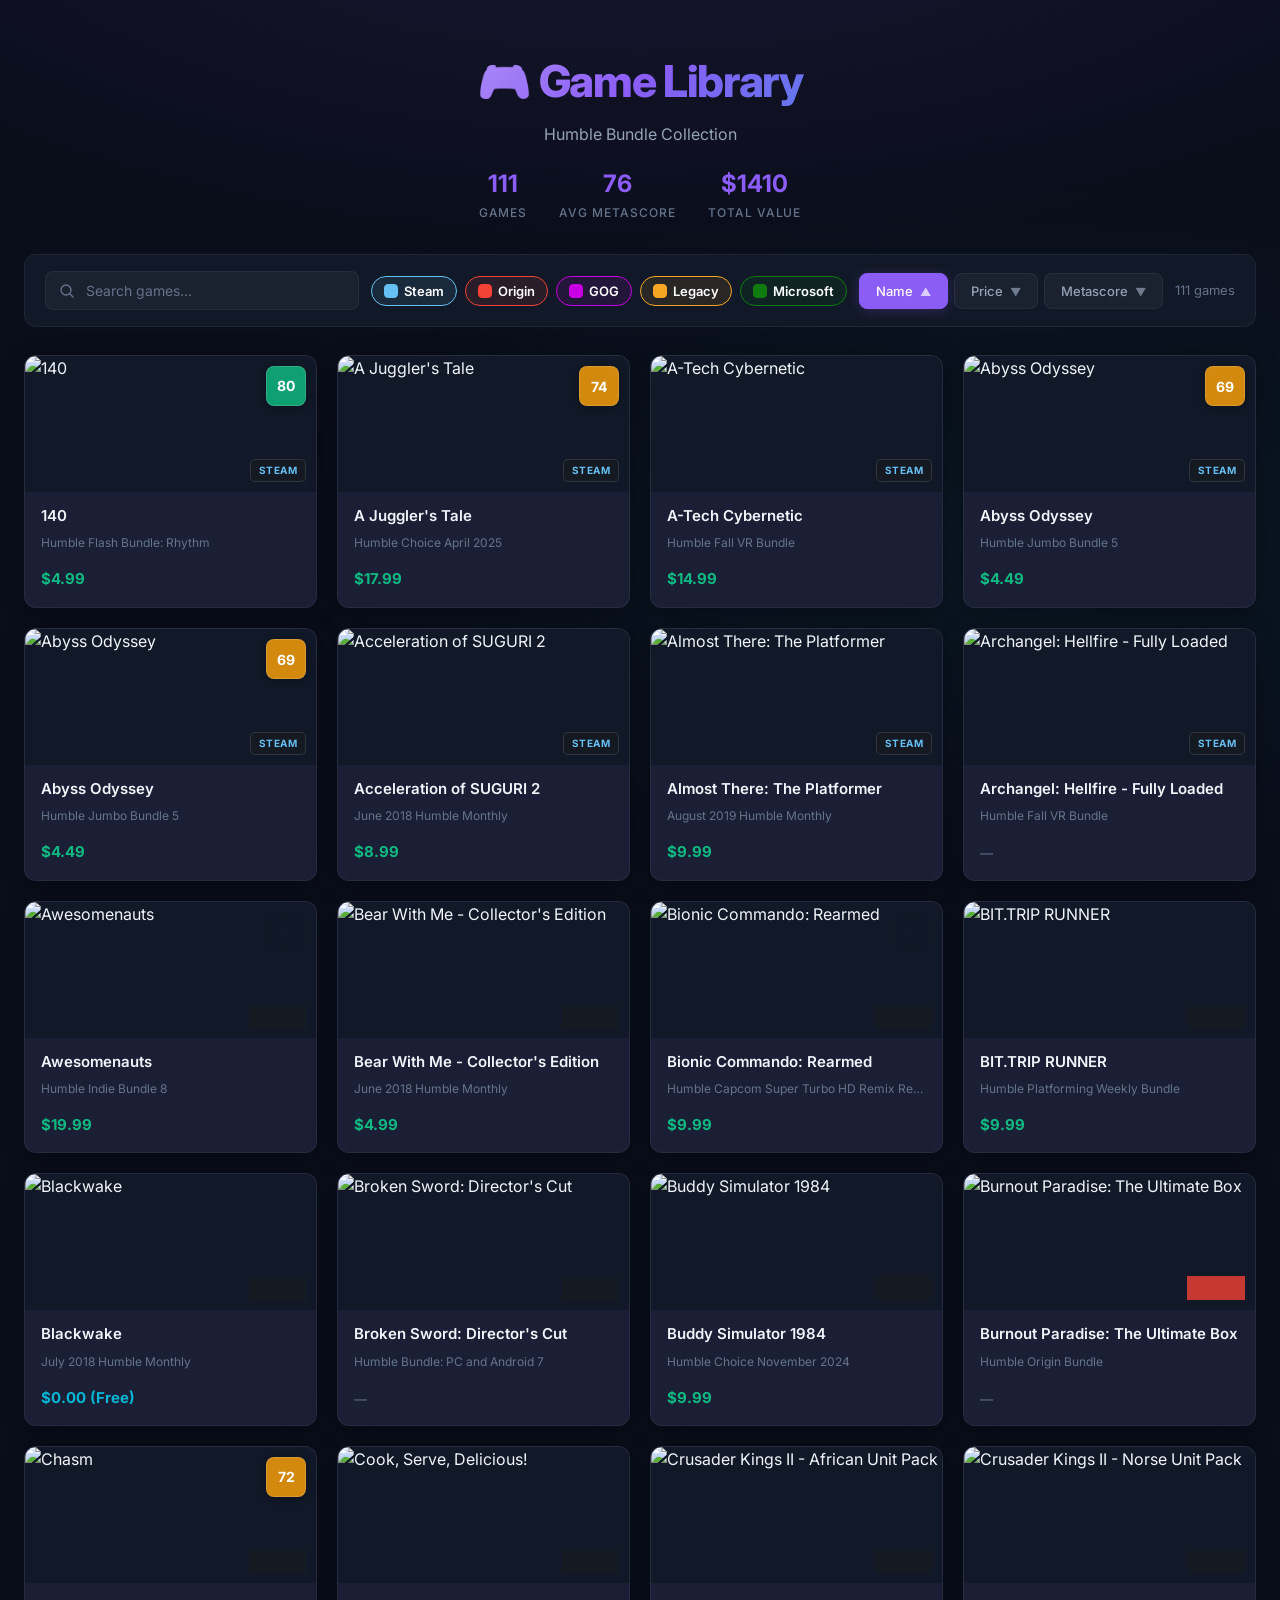
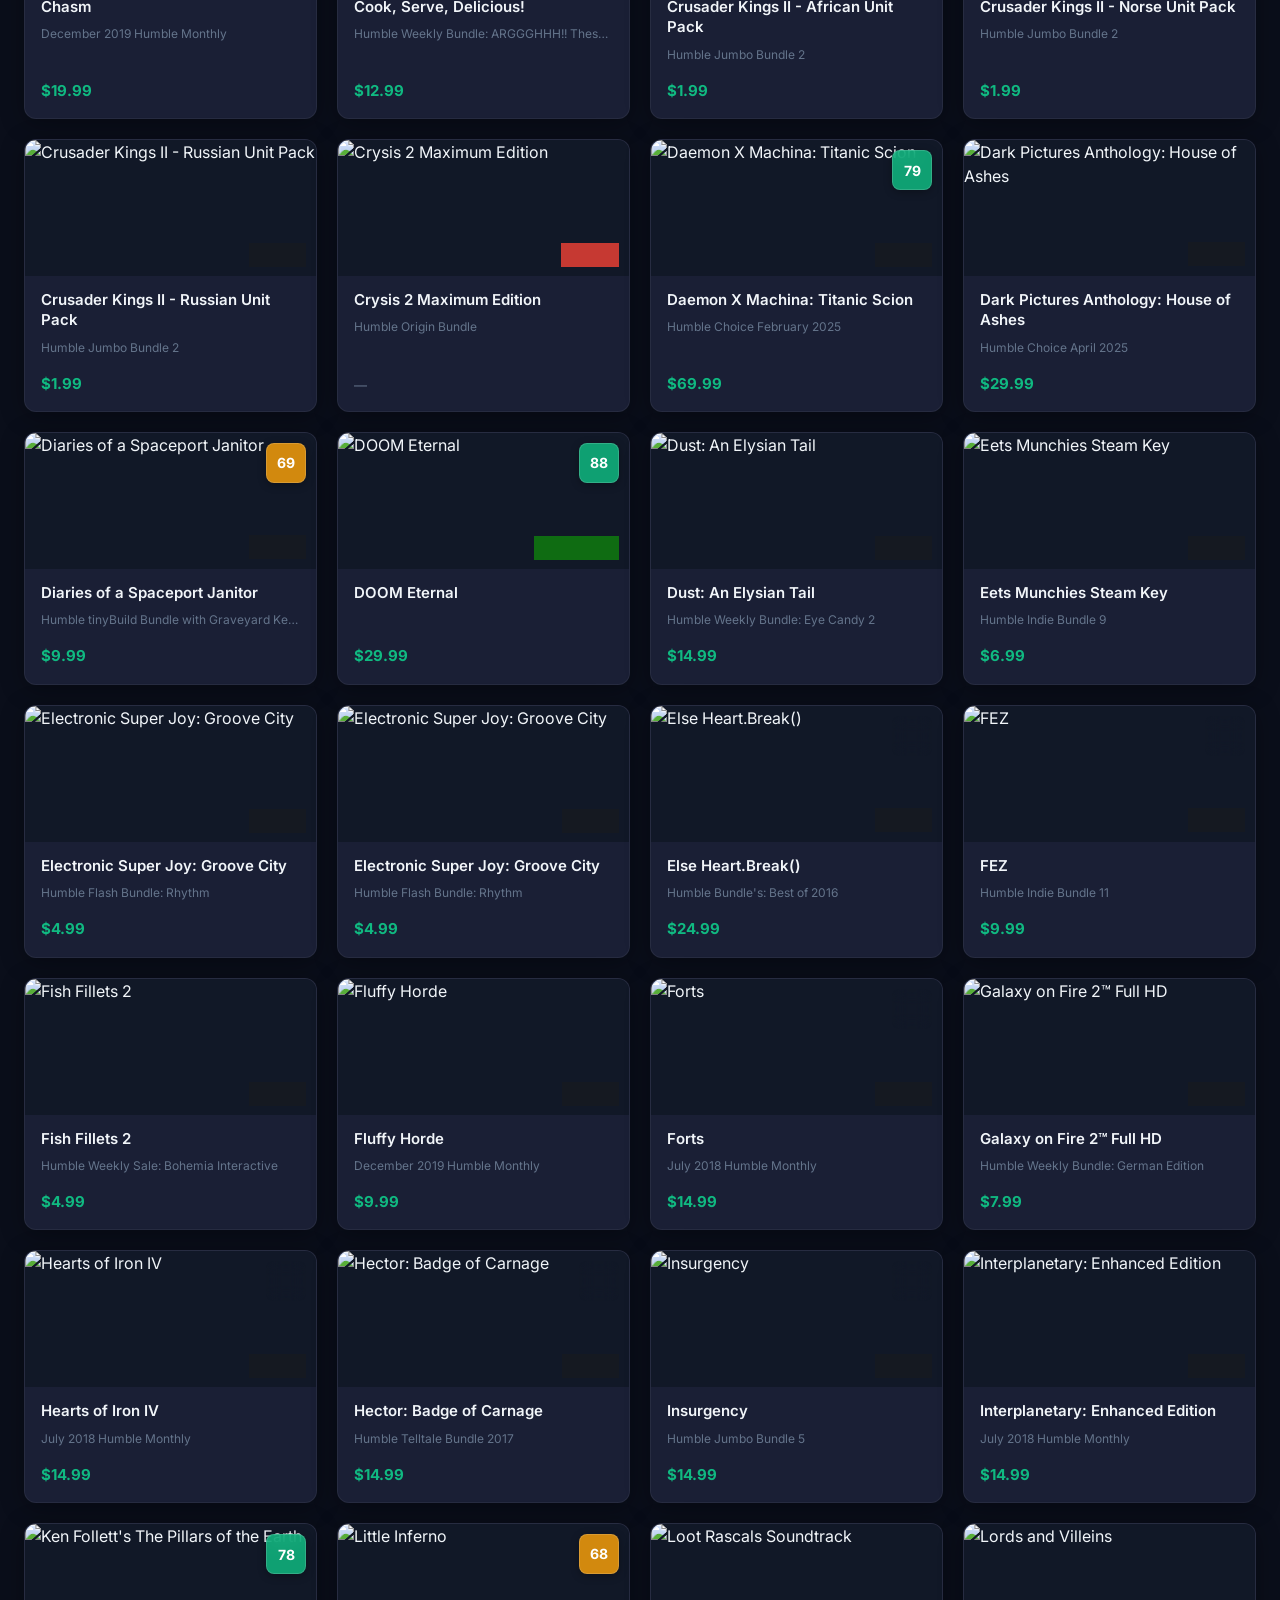
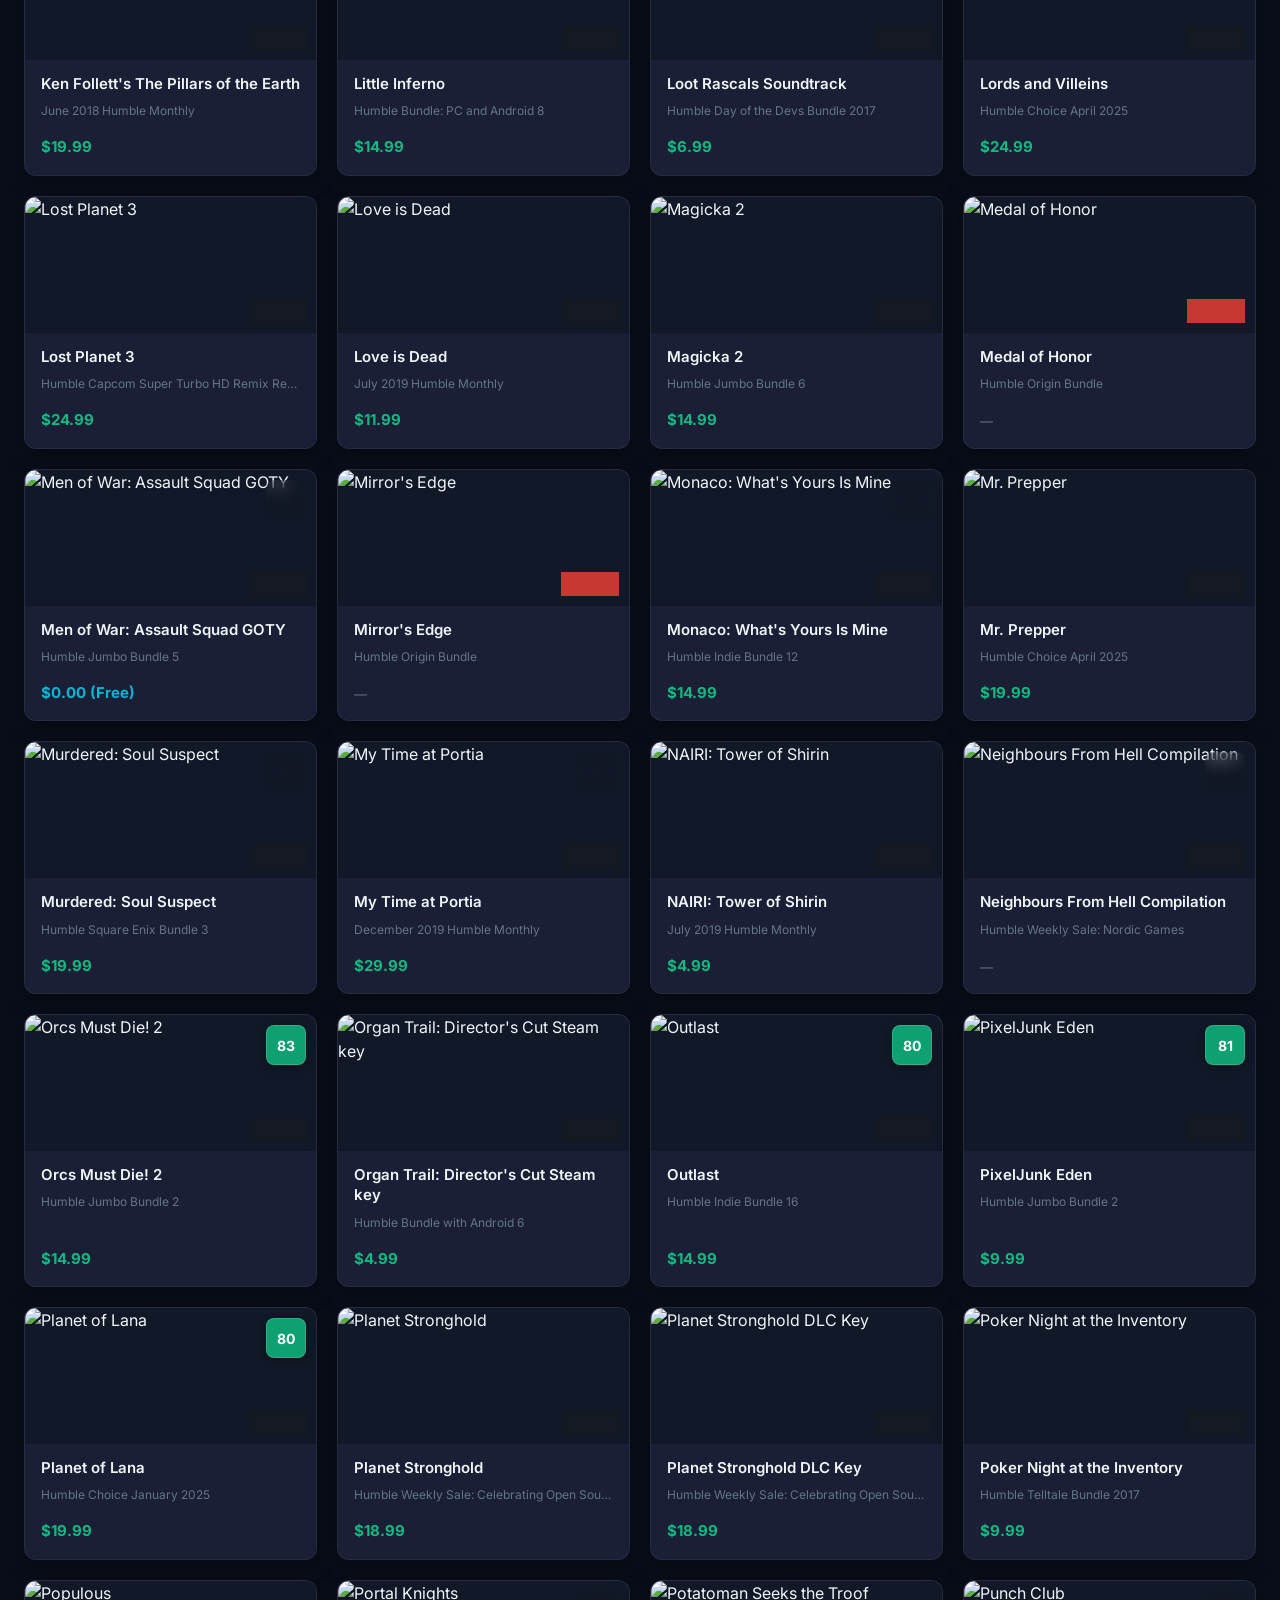
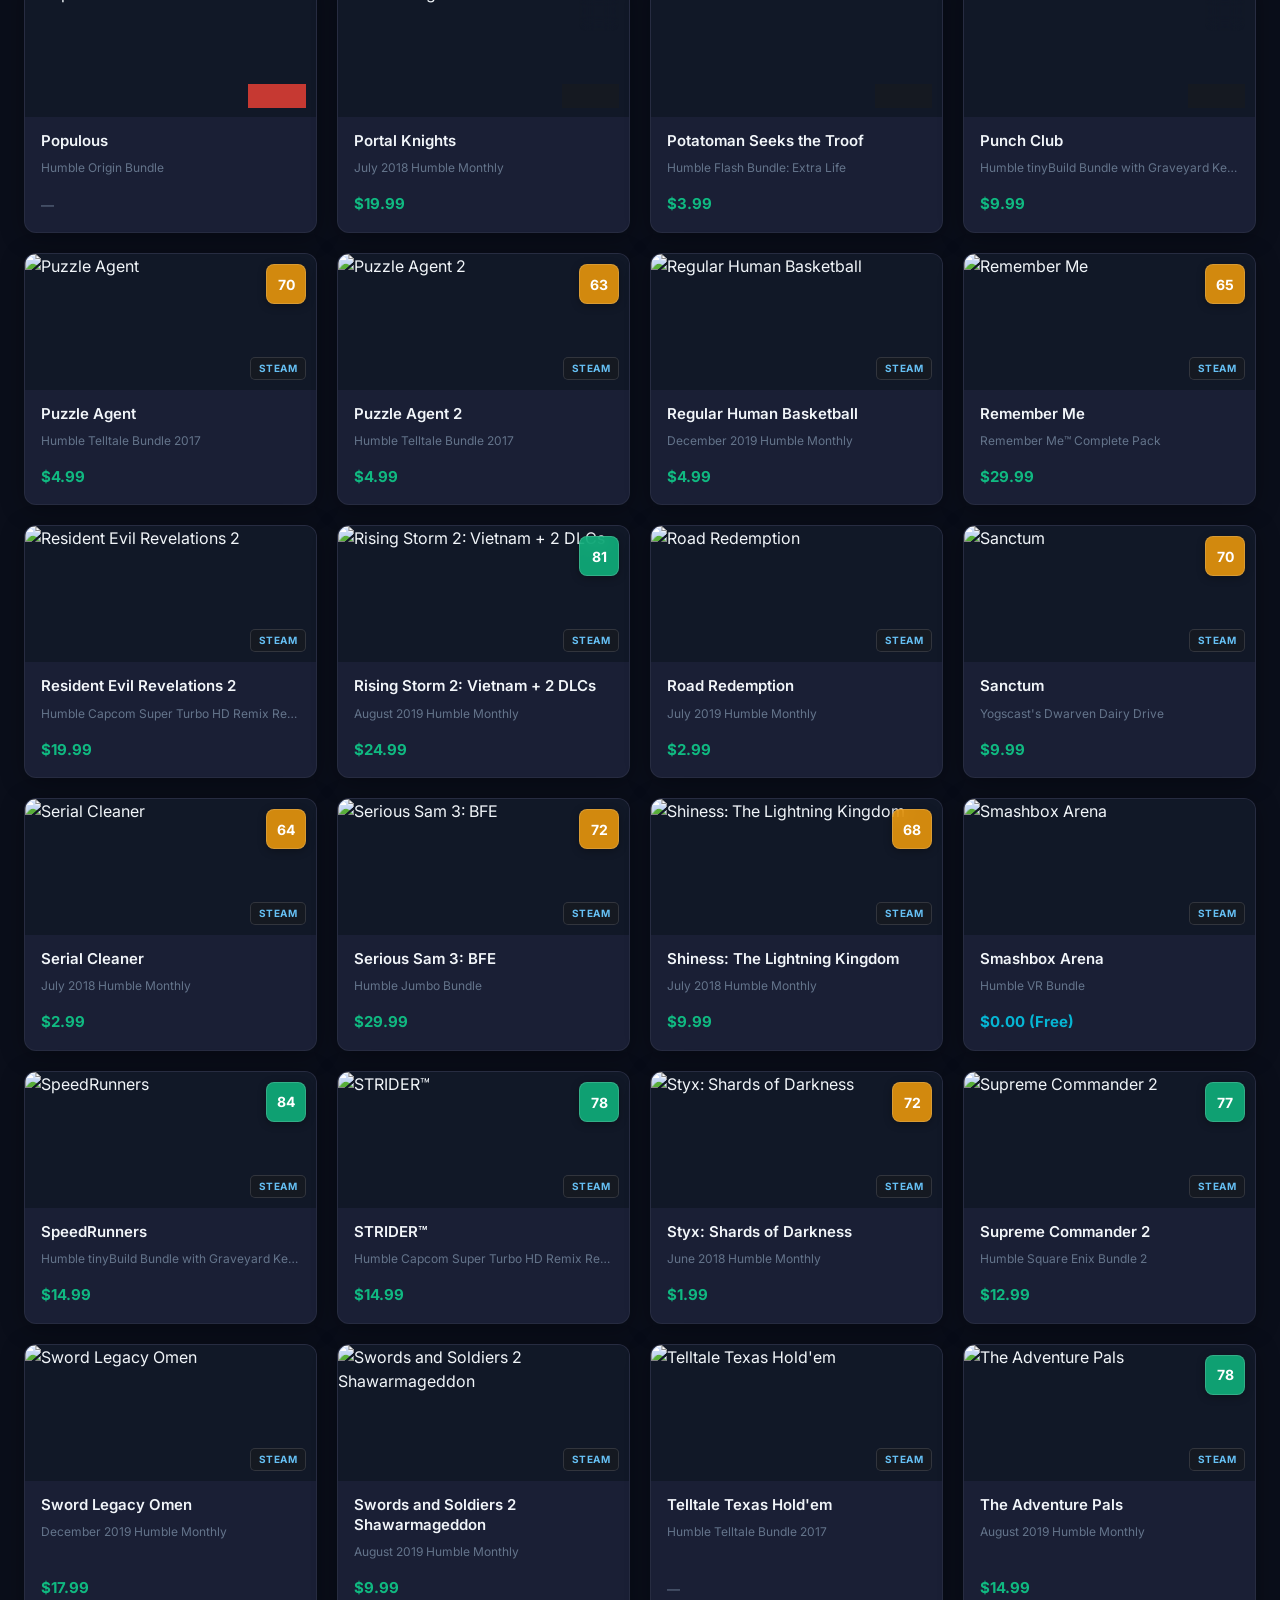
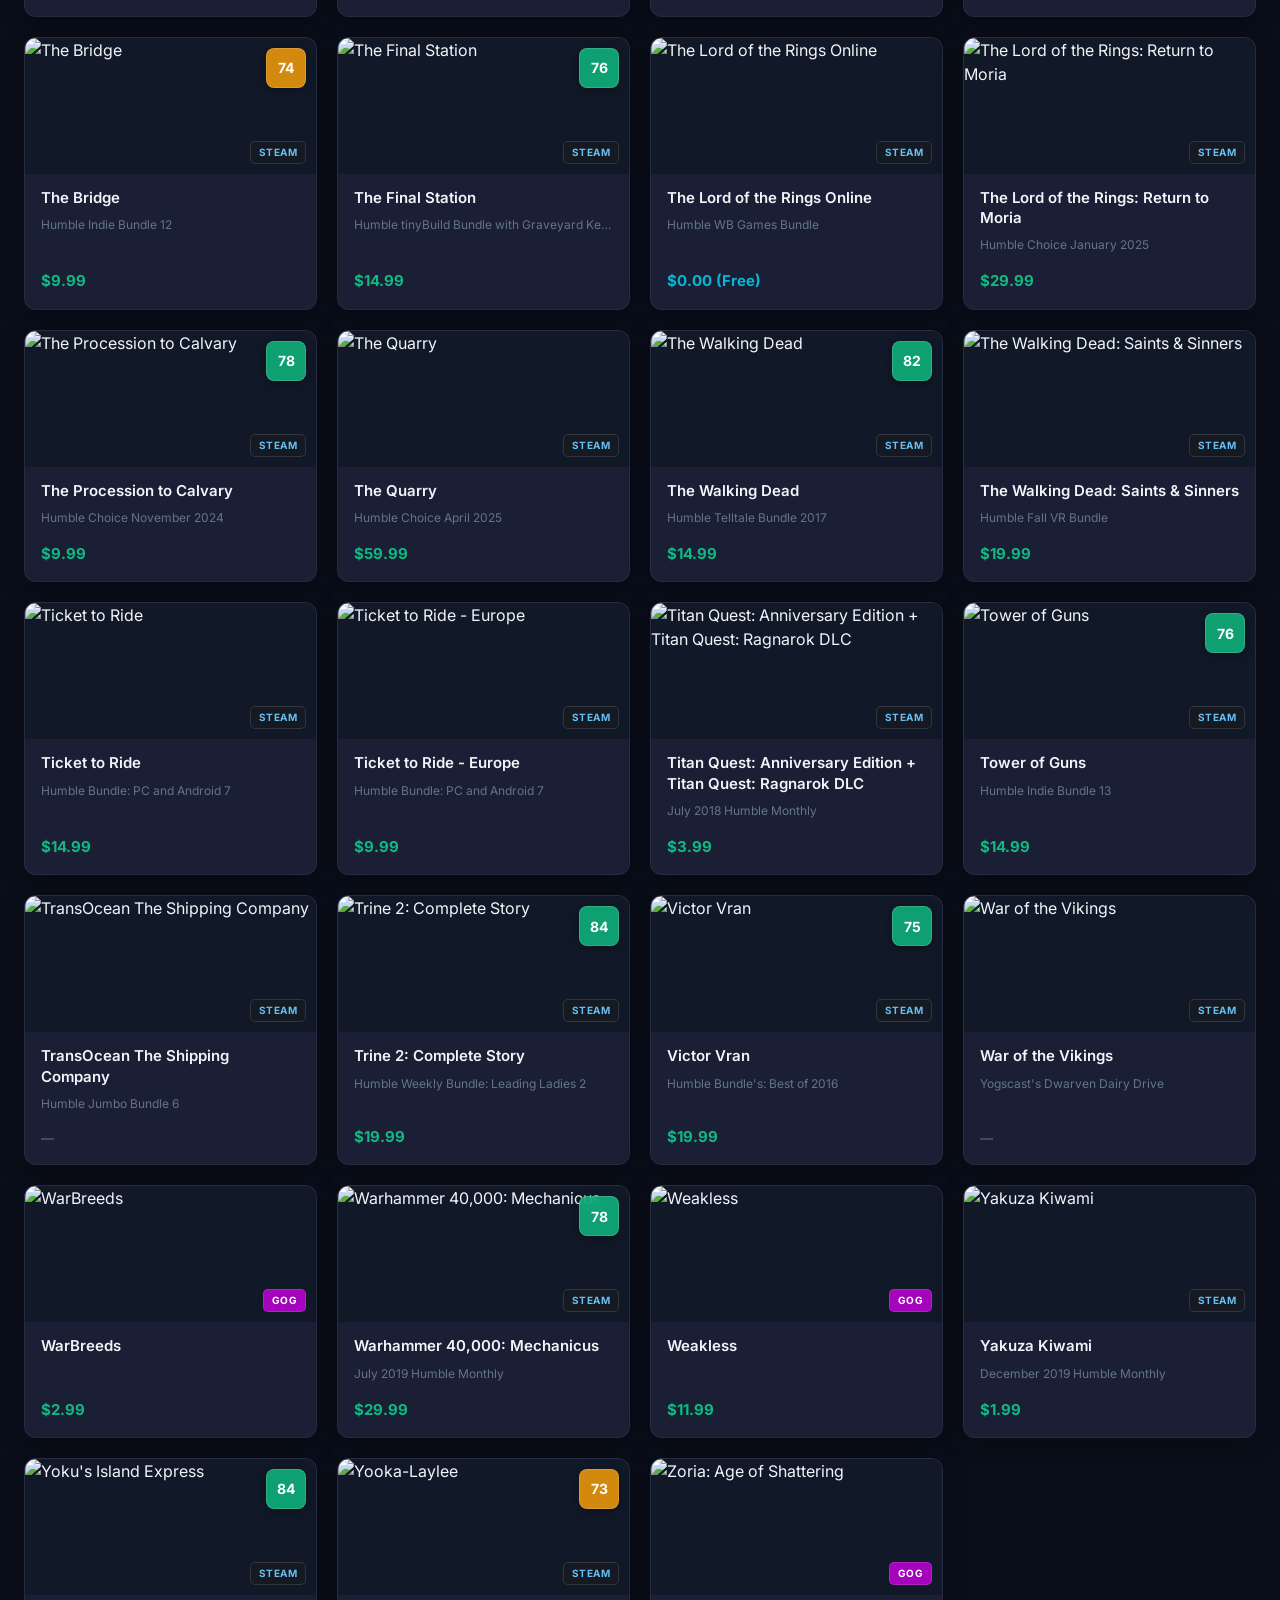
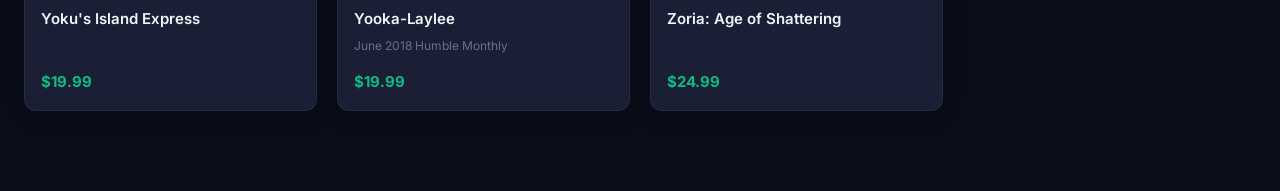
==== commit c611e512: "feat: remove expiration dates from games page Regenerate the library: drop expiration badges and dat" ====
--- a/games.html
+++ b/games.html
@@ -263,6 +263,12 @@
     .platform-toggle.active.gog { border-color: #c900e3; background: rgba(201, 0, 227, 0.1); }
     .platform-toggle.active.gog::before { background: #c900e3; border-color: #c900e3; }
 
+    .platform-toggle.active.legacy { border-color: #f5a623; background: rgba(245, 166, 35, 0.1); }
+    .platform-toggle.active.legacy::before { background: #f5a623; border-color: #f5a623; }
+
+    .platform-toggle.active.microsoft { border-color: #107c10; background: rgba(16, 124, 16, 0.1); }
+    .platform-toggle.active.microsoft::before { background: #107c10; border-color: #107c10; }
+
     /* SVG checkmark for active state */
     .platform-toggle.active::before {
       background-image: url("data:image/svg+xml,%3Csvg xmlns='http://www.w3.org/2000/svg' viewBox='0 0 24 24' fill='none' stroke='white' stroke-width='3' stroke-linecap='round' stroke-linejoin='round'%3E%3Cpolyline points='20 6 9 17 4 12'%3E%3C/polyline%3E%3C/svg%3E");
@@ -352,29 +358,6 @@
     .metascore-badge.mid    { background: rgba(245, 158, 11, 0.85); }
     .metascore-badge.low    { background: rgba(239, 68, 68, 0.85); }
 
-    /* Expiration warning */
-    .expiration-tag {
-      position: absolute;
-      top: 10px;
-      left: 10px;
-      padding: 4px 10px;
-      border-radius: 6px;
-      font-size: 0.6875rem;
-      font-weight: 600;
-      backdrop-filter: blur(8px);
-      border: 1px solid rgba(255, 255, 255, 0.1);
-    }
-
-    .expiration-tag.soon {
-      background: rgba(239, 68, 68, 0.8);
-      color: #fff;
-    }
-
-    .expiration-tag.later {
-      background: rgba(245, 158, 11, 0.7);
-      color: #fff;
-    }
-
     .card-body {
       padding: 14px 16px 16px;
       flex: 1;
@@ -454,6 +437,16 @@
       color: #fff;
     }
 
+    .platform-badge.legacy {
+      background: rgba(245, 166, 35, 0.85);
+      color: #fff;
+    }
+
+    .platform-badge.microsoft {
+      background: rgba(16, 124, 16, 0.85);
+      color: #fff;
+    }
+
     /* ── Empty state ──────────────────────────────────── */
     .empty-state {
       grid-column: 1 / -1;
@@ -513,6 +506,8 @@
         <button class="platform-toggle steam active" data-platform="steam">Steam</button>
         <button class="platform-toggle origin active" data-platform="origin">Origin</button>
         <button class="platform-toggle gog active" data-platform="gog">GOG</button>
+        <button class="platform-toggle legacy active" data-platform="legacy">Legacy</button>
+        <button class="platform-toggle microsoft active" data-platform="microsoft">Microsoft</button>
       </div>
       <div class="sort-group">
         <button class="sort-btn active" data-sort="name" id="sortName">Name <span class="arrow">▲</span></button>
@@ -528,73 +523,12 @@
   <script>
     const GAMES = [
   {
-    "game": "XCOM: Enemy Unknown Complete Pack",
-    "price": null,
-    "metascore": null,
-    "poster": null,
-    "steamUrl": null,
-    "bundle": null,
-    "expirationDate": "2026-07-31",
-    "platform": "gog"
-  },
-  {
-    "game": "Mafia III: Definitive Edition",
-    "price": "$29.99",
-    "metascore": null,
-    "poster": "https://shared.akamai.steamstatic.com/store_item_assets/steam/apps/360430/header.jpg?t=1756420682",
-    "steamUrl": "https://store.steampowered.com/app/360430/",
-    "bundle": null,
-    "expirationDate": "2026-07-06",
-    "platform": "gog"
-  },
-  {
-    "game": "HOT BRASS",
-    "price": "$2.99",
-    "metascore": null,
-    "poster": "https://shared.akamai.steamstatic.com/store_item_assets/steam/apps/892860/header.jpg?t=1761641133",
-    "steamUrl": "https://store.steampowered.com/app/892860/",
-    "bundle": null,
-    "expirationDate": "2026-07-24",
-    "platform": "gog"
-  },
-  {
-    "game": "60 Minutes to Extinction: Escape Room",
-    "price": "$4.79",
-    "metascore": null,
-    "poster": "https://shared.akamai.steamstatic.com/store_item_assets/steam/apps/3783210/1055e2e14c7eadb6b7f444db978c8c85b3a84eab/header.jpg?t=1759856432",
-    "steamUrl": "https://store.steampowered.com/app/3783210/",
-    "bundle": null,
-    "expirationDate": "2026-07-17",
-    "platform": "gog"
-  },
-  {
-    "game": "XCOM: Chimera Squad",
-    "price": "$9.99",
-    "metascore": null,
-    "poster": "https://shared.akamai.steamstatic.com/store_item_assets/steam/apps/882100/header.jpg?t=1603903072",
-    "steamUrl": "https://store.steampowered.com/app/882100/",
-    "bundle": null,
-    "expirationDate": "2026-09-30",
-    "platform": "gog"
-  },
-  {
-    "game": "Palindrome Syndrome: Escape Room",
-    "price": "$4.99",
-    "metascore": null,
-    "poster": "https://shared.akamai.steamstatic.com/store_item_assets/steam/apps/1374290/0171e3dd3f954815eb8d01e05fa5e87416f444c3/header.jpg?t=1771925867",
-    "steamUrl": "https://store.steampowered.com/app/1374290/",
-    "bundle": null,
-    "expirationDate": "2026-07-20",
-    "platform": "gog"
-  },
-  {
     "game": "Yoku's Island Express",
     "price": "$19.99",
     "metascore": 84,
     "poster": "https://shared.akamai.steamstatic.com/store_item_assets/steam/apps/334940/header.jpg?t=1763040310",
     "steamUrl": "https://store.steampowered.com/app/334940/",
     "bundle": "",
-    "expirationDate": null,
     "platform": "steam"
   },
   {
@@ -604,7 +538,6 @@
     "poster": "https://shared.akamai.steamstatic.com/store_item_assets/steam/apps/553880/header.jpg",
     "steamUrl": null,
     "bundle": "Humble Fall VR Bundle",
-    "expirationDate": null,
     "platform": "steam"
   },
   {
@@ -614,7 +547,6 @@
     "poster": "https://shared.akamai.steamstatic.com/store_item_assets/steam/apps/578210/header.jpg?t=1715712836",
     "steamUrl": "https://store.steampowered.com/app/578210/",
     "bundle": "Humble Fall VR Bundle",
-    "expirationDate": null,
     "platform": "steam"
   },
   {
@@ -624,7 +556,6 @@
     "poster": "https://shared.akamai.steamstatic.com/store_item_assets/steam/apps/916840/header.jpg?t=1744761535",
     "steamUrl": "https://store.steampowered.com/app/916840/",
     "bundle": "Humble Fall VR Bundle",
-    "expirationDate": null,
     "platform": "steam"
   },
   {
@@ -634,7 +565,6 @@
     "poster": "https://shared.akamai.steamstatic.com/store_item_assets/steam/apps/568790/header.jpg?t=1620138523",
     "steamUrl": "https://store.steampowered.com/app/568790/",
     "bundle": "Humble VR Bundle",
-    "expirationDate": null,
     "platform": "steam"
   },
   {
@@ -644,7 +574,6 @@
     "poster": "https://shared.akamai.steamstatic.com/store_item_assets/steam/apps/312200/header.jpg?t=1774640395",
     "steamUrl": "https://store.steampowered.com/app/312200/",
     "bundle": "December 2019 Humble Monthly",
-    "expirationDate": null,
     "platform": "steam"
   },
   {
@@ -654,7 +583,6 @@
     "poster": "https://shared.akamai.steamstatic.com/store_item_assets/steam/apps/777880/header.jpg?t=1693758712",
     "steamUrl": "https://store.steampowered.com/app/777880/",
     "bundle": "December 2019 Humble Monthly",
-    "expirationDate": null,
     "platform": "steam"
   },
   {
@@ -664,7 +592,6 @@
     "poster": "https://shared.akamai.steamstatic.com/store_item_assets/steam/apps/666140/header.jpg?t=1773299649",
     "steamUrl": "https://store.steampowered.com/app/666140/",
     "bundle": "December 2019 Humble Monthly",
-    "expirationDate": null,
     "platform": "steam"
   },
   {
@@ -674,7 +601,6 @@
     "poster": "https://shared.akamai.steamstatic.com/store_item_assets/steam/apps/661940/header.jpg?t=1776928422",
     "steamUrl": "https://store.steampowered.com/app/661940/",
     "bundle": "December 2019 Humble Monthly",
-    "expirationDate": null,
     "platform": "steam"
   },
   {
@@ -684,7 +610,6 @@
     "poster": "https://shared.akamai.steamstatic.com/store_item_assets/steam/apps/690140/header.jpg?t=1701836059",
     "steamUrl": "https://store.steampowered.com/app/690140/",
     "bundle": "December 2019 Humble Monthly",
-    "expirationDate": null,
     "platform": "steam"
   },
   {
@@ -694,7 +619,6 @@
     "poster": "https://shared.akamai.steamstatic.com/store_item_assets/steam/apps/3717330/07bf98df23eb154febbf878a79ff02b915b6cc43/header.jpg?t=1768478720",
     "steamUrl": "https://store.steampowered.com/app/3717330/",
     "bundle": "December 2019 Humble Monthly",
-    "expirationDate": null,
     "platform": "steam"
   },
   {
@@ -704,7 +628,6 @@
     "poster": "https://shared.akamai.steamstatic.com/store_item_assets/steam/apps/396710/header.jpg?t=1726581654",
     "steamUrl": "https://store.steampowered.com/app/396710/",
     "bundle": "August 2019 Humble Monthly",
-    "expirationDate": null,
     "platform": "steam"
   },
   {
@@ -714,7 +637,6 @@
     "poster": "https://shared.akamai.steamstatic.com/store_item_assets/steam/apps/951940/header.jpg?t=1730751443",
     "steamUrl": "https://store.steampowered.com/app/951940/",
     "bundle": "August 2019 Humble Monthly",
-    "expirationDate": null,
     "platform": "steam"
   },
   {
@@ -724,7 +646,6 @@
     "poster": "https://shared.akamai.steamstatic.com/store_item_assets/steam/apps/418460/header.jpg?t=1770920980",
     "steamUrl": "https://store.steampowered.com/app/418460/",
     "bundle": "August 2019 Humble Monthly",
-    "expirationDate": null,
     "platform": "steam"
   },
   {
@@ -734,7 +655,6 @@
     "poster": "https://shared.akamai.steamstatic.com/store_item_assets/steam/apps/703880/header.jpg?t=1715018131",
     "steamUrl": "https://store.steampowered.com/app/703880/",
     "bundle": "August 2019 Humble Monthly",
-    "expirationDate": null,
     "platform": "steam"
   },
   {
@@ -744,7 +664,6 @@
     "poster": "https://shared.akamai.steamstatic.com/store_item_assets/steam/apps/453910/header.jpg?t=1594762534",
     "steamUrl": "https://store.steampowered.com/app/453910/",
     "bundle": "July 2019 Humble Monthly",
-    "expirationDate": null,
     "platform": "steam"
   },
   {
@@ -754,7 +673,6 @@
     "poster": "https://shared.akamai.steamstatic.com/store_item_assets/steam/apps/802450/header.jpg?t=1626442282",
     "steamUrl": "https://store.steampowered.com/app/802450/",
     "bundle": "July 2019 Humble Monthly",
-    "expirationDate": null,
     "platform": "steam"
   },
   {
@@ -764,7 +682,6 @@
     "poster": "https://shared.akamai.steamstatic.com/store_item_assets/steam/apps/300380/header.jpg?t=1764612541",
     "steamUrl": "https://store.steampowered.com/app/300380/",
     "bundle": "July 2019 Humble Monthly",
-    "expirationDate": null,
     "platform": "steam"
   },
   {
@@ -774,7 +691,6 @@
     "poster": "https://shared.akamai.steamstatic.com/store_item_assets/steam/apps/673880/header.jpg?t=1747933345",
     "steamUrl": "https://store.steampowered.com/app/673880/",
     "bundle": "July 2019 Humble Monthly",
-    "expirationDate": null,
     "platform": "steam"
   },
   {
@@ -784,7 +700,6 @@
     "poster": "https://shared.akamai.steamstatic.com/store_item_assets/steam/apps/436500/header.jpg?t=1692115240",
     "steamUrl": "https://store.steampowered.com/app/436500/",
     "bundle": "Humble tinyBuild Bundle with Graveyard Keeper",
-    "expirationDate": null,
     "platform": "steam"
   },
   {
@@ -794,7 +709,6 @@
     "poster": "https://shared.akamai.steamstatic.com/store_item_assets/steam/apps/435530/header.jpg?t=1752529763",
     "steamUrl": "https://store.steampowered.com/app/435530/",
     "bundle": "Humble tinyBuild Bundle with Graveyard Keeper",
-    "expirationDate": null,
     "platform": "steam"
   },
   {
@@ -804,7 +718,6 @@
     "poster": "https://shared.akamai.steamstatic.com/store_item_assets/steam/apps/394310/header.jpg?t=1775826361",
     "steamUrl": "https://store.steampowered.com/app/394310/",
     "bundle": "Humble tinyBuild Bundle with Graveyard Keeper",
-    "expirationDate": null,
     "platform": "steam"
   },
   {
@@ -814,7 +727,6 @@
     "poster": "https://shared.akamai.steamstatic.com/store_item_assets/steam/apps/207140/header.jpg?t=1777391860",
     "steamUrl": "https://store.steampowered.com/app/207140/",
     "bundle": "Humble tinyBuild Bundle with Graveyard Keeper",
-    "expirationDate": null,
     "platform": "steam"
   },
   {
@@ -824,7 +736,6 @@
     "poster": "https://shared.akamai.steamstatic.com/store_item_assets/steam/apps/420290/header.jpg?t=1709060640",
     "steamUrl": "https://store.steampowered.com/app/420290/",
     "bundle": "July 2018 Humble Monthly",
-    "expirationDate": null,
     "platform": "steam"
   },
   {
@@ -834,7 +745,6 @@
     "poster": "https://shared.akamai.steamstatic.com/store_item_assets/steam/apps/410900/header.jpg?t=1777593336",
     "steamUrl": "https://store.steampowered.com/app/410900/",
     "bundle": "July 2018 Humble Monthly",
-    "expirationDate": null,
     "platform": "steam"
   },
   {
@@ -844,7 +754,6 @@
     "poster": "https://shared.akamai.steamstatic.com/store_item_assets/steam/apps/394360/67bbd0057627fc2244793bcdd09260c2539499cf/header.jpg?t=1777568442",
     "steamUrl": "https://store.steampowered.com/app/394360/",
     "bundle": "July 2018 Humble Monthly",
-    "expirationDate": null,
     "platform": "steam"
   },
   {
@@ -854,7 +763,6 @@
     "poster": "https://shared.akamai.steamstatic.com/store_item_assets/steam/apps/650220/header.jpg?t=1769765852",
     "steamUrl": "https://store.steampowered.com/app/650220/",
     "bundle": "July 2018 Humble Monthly",
-    "expirationDate": null,
     "platform": "steam"
   },
   {
@@ -864,7 +772,6 @@
     "poster": "https://shared.akamai.steamstatic.com/store_item_assets/steam/apps/374040/header.jpg?t=1696604379",
     "steamUrl": "https://store.steampowered.com/app/374040/",
     "bundle": "July 2018 Humble Monthly",
-    "expirationDate": null,
     "platform": "steam"
   },
   {
@@ -874,7 +781,6 @@
     "poster": "https://shared.akamai.steamstatic.com/store_item_assets/steam/apps/522210/b29986d041d02ec7dccb39713e6416c7d38ca2f8/header.jpg?t=1749737711",
     "steamUrl": "https://store.steampowered.com/app/522210/",
     "bundle": "July 2018 Humble Monthly",
-    "expirationDate": null,
     "platform": "steam"
   },
   {
@@ -884,7 +790,6 @@
     "poster": "https://shared.akamai.steamstatic.com/store_item_assets/steam/apps/366640/header.jpg?t=1728650401",
     "steamUrl": "https://store.steampowered.com/app/366640/",
     "bundle": "July 2018 Humble Monthly",
-    "expirationDate": null,
     "platform": "steam"
   },
   {
@@ -894,7 +799,6 @@
     "poster": "https://shared.akamai.steamstatic.com/store_item_assets/steam/apps/475150/header.jpg?t=1725002025",
     "steamUrl": "https://store.steampowered.com/app/475150/",
     "bundle": "July 2018 Humble Monthly",
-    "expirationDate": null,
     "platform": "steam"
   },
   {
@@ -904,7 +808,6 @@
     "poster": "https://shared.akamai.steamstatic.com/store_item_assets/steam/apps/390710/header.jpg?t=1773470717",
     "steamUrl": "https://store.steampowered.com/app/390710/",
     "bundle": "June 2018 Humble Monthly",
-    "expirationDate": null,
     "platform": "steam"
   },
   {
@@ -914,7 +817,6 @@
     "poster": "https://shared.akamai.steamstatic.com/store_item_assets/steam/apps/809260/header.jpg?t=1718622860",
     "steamUrl": "https://store.steampowered.com/app/809260/",
     "bundle": "June 2018 Humble Monthly",
-    "expirationDate": null,
     "platform": "steam"
   },
   {
@@ -924,7 +826,6 @@
     "poster": "https://shared.akamai.steamstatic.com/store_item_assets/steam/apps/234270/header.jpg?t=1777462547",
     "steamUrl": "https://store.steampowered.com/app/234270/",
     "bundle": "June 2018 Humble Monthly",
-    "expirationDate": null,
     "platform": "steam"
   },
   {
@@ -934,7 +835,6 @@
     "poster": "https://shared.akamai.steamstatic.com/store_item_assets/steam/apps/355790/header.jpg?t=1778174587",
     "steamUrl": "https://store.steampowered.com/app/355790/",
     "bundle": "June 2018 Humble Monthly",
-    "expirationDate": null,
     "platform": "steam"
   },
   {
@@ -944,7 +844,6 @@
     "poster": "https://shared.akamai.steamstatic.com/store_item_assets/steam/apps/360830/e813fdd4b8d4acd419826b321d6a4e82578901ac/header.jpg?t=1763031099",
     "steamUrl": "https://store.steampowered.com/app/360830/",
     "bundle": "June 2018 Humble Monthly",
-    "expirationDate": null,
     "platform": "steam"
   },
   {
@@ -954,7 +853,6 @@
     "poster": "https://shared.akamai.steamstatic.com/store_item_assets/steam/apps/583670/header.jpg?t=1643795817",
     "steamUrl": "https://store.steampowered.com/app/583670/",
     "bundle": "Humble Day of the Devs Bundle 2017",
-    "expirationDate": null,
     "platform": "steam"
   },
   {
@@ -964,7 +862,6 @@
     "poster": "https://shared.akamai.steamstatic.com/store_item_assets/steam/apps/94620/header.jpg?t=1686748461",
     "steamUrl": "https://store.steampowered.com/app/94620/",
     "bundle": "Humble Telltale Bundle 2017",
-    "expirationDate": null,
     "platform": "steam"
   },
   {
@@ -974,7 +871,6 @@
     "poster": "https://shared.akamai.steamstatic.com/store_item_assets/steam/apps/3897800/07bb60dab716568fdc7c8643b2bc8303d9d11d16/header.jpg?t=1774119583",
     "steamUrl": "https://store.steampowered.com/app/3897800/",
     "bundle": "Humble Telltale Bundle 2017",
-    "expirationDate": null,
     "platform": "steam"
   },
   {
@@ -984,7 +880,6 @@
     "poster": "https://shared.akamai.steamstatic.com/store_item_assets/steam/apps/31270/header.jpg?t=1686674900",
     "steamUrl": "https://store.steampowered.com/app/31270/",
     "bundle": "Humble Telltale Bundle 2017",
-    "expirationDate": null,
     "platform": "steam"
   },
   {
@@ -994,7 +889,6 @@
     "poster": "https://shared.akamai.steamstatic.com/store_item_assets/steam/apps/94590/header.jpg?t=1686675497",
     "steamUrl": "https://store.steampowered.com/app/94590/",
     "bundle": "Humble Telltale Bundle 2017",
-    "expirationDate": null,
     "platform": "steam"
   },
   {
@@ -1004,7 +898,6 @@
     "poster": "https://shared.akamai.steamstatic.com/store_item_assets/steam/apps/8330/header.jpg",
     "steamUrl": null,
     "bundle": "Humble Telltale Bundle 2017",
-    "expirationDate": null,
     "platform": "steam"
   },
   {
@@ -1014,7 +907,6 @@
     "poster": "https://shared.akamai.steamstatic.com/store_item_assets/steam/apps/207610/header.jpg?t=1729702559",
     "steamUrl": "https://store.steampowered.com/app/207610/",
     "bundle": "Humble Telltale Bundle 2017",
-    "expirationDate": null,
     "platform": "steam"
   },
   {
@@ -1024,7 +916,6 @@
     "poster": "https://shared.akamai.steamstatic.com/store_item_assets/steam/apps/400110/header.jpg?t=1610473048",
     "steamUrl": "https://store.steampowered.com/app/400110/",
     "bundle": "Humble Bundle's: Best of 2016",
-    "expirationDate": null,
     "platform": "steam"
   },
   {
@@ -1034,7 +925,6 @@
     "poster": "https://shared.akamai.steamstatic.com/store_item_assets/steam/apps/345180/header.jpg?t=1667211282",
     "steamUrl": "https://store.steampowered.com/app/345180/",
     "bundle": "Humble Bundle's: Best of 2016",
-    "expirationDate": null,
     "platform": "steam"
   },
   {
@@ -1044,7 +934,6 @@
     "poster": "https://shared.akamai.steamstatic.com/store_item_assets/steam/apps/21680/header.jpg?t=1644282960",
     "steamUrl": "https://store.steampowered.com/app/21680/",
     "bundle": "Humble Capcom Super Turbo HD Remix Rebundle!",
-    "expirationDate": null,
     "platform": "steam"
   },
   {
@@ -1054,7 +943,6 @@
     "poster": "https://shared.akamai.steamstatic.com/store_item_assets/steam/apps/226720/header.jpg?t=1644283090",
     "steamUrl": "https://store.steampowered.com/app/226720/",
     "bundle": "Humble Capcom Super Turbo HD Remix Rebundle!",
-    "expirationDate": null,
     "platform": "steam"
   },
   {
@@ -1064,7 +952,6 @@
     "poster": "https://shared.akamai.steamstatic.com/store_item_assets/steam/apps/287290/header.jpg?t=1769125412",
     "steamUrl": "https://store.steampowered.com/app/287290/",
     "bundle": "Humble Capcom Super Turbo HD Remix Rebundle!",
-    "expirationDate": null,
     "platform": "steam"
   },
   {
@@ -1074,7 +961,6 @@
     "poster": "https://shared.akamai.steamstatic.com/store_item_assets/steam/apps/235210/header.jpg?t=1712193426",
     "steamUrl": "https://store.steampowered.com/app/235210/",
     "bundle": "Humble Capcom Super Turbo HD Remix Rebundle!",
-    "expirationDate": null,
     "platform": "steam"
   },
   {
@@ -1084,7 +970,6 @@
     "poster": "https://shared.akamai.steamstatic.com/store_item_assets/steam/apps/238370/header.jpg?t=1709831158",
     "steamUrl": "https://store.steampowered.com/app/238370/",
     "bundle": "Humble Jumbo Bundle 6",
-    "expirationDate": null,
     "platform": "steam"
   },
   {
@@ -1094,7 +979,6 @@
     "poster": "https://shared.akamai.steamstatic.com/store_item_assets/steam/apps/289930/header.jpg",
     "steamUrl": null,
     "bundle": "Humble Jumbo Bundle 6",
-    "expirationDate": null,
     "platform": "steam"
   },
   {
@@ -1104,7 +988,6 @@
     "poster": "https://shared.akamai.steamstatic.com/store_item_assets/steam/apps/238320/header.jpg?t=1666817106",
     "steamUrl": "https://store.steampowered.com/app/238320/",
     "bundle": "Humble Indie Bundle 16",
-    "expirationDate": null,
     "platform": "steam"
   },
   {
@@ -1114,7 +997,6 @@
     "poster": "https://shared.akamai.steamstatic.com/store_item_assets/steam/apps/228300/header.jpg?t=1644283394",
     "steamUrl": "https://store.steampowered.com/app/228300/",
     "bundle": "Remember Me™ Complete Pack",
-    "expirationDate": null,
     "platform": "steam"
   },
   {
@@ -1124,7 +1006,6 @@
     "poster": "https://shared.akamai.steamstatic.com/store_item_assets/steam/apps/233290/header.jpg?t=1774589635",
     "steamUrl": "https://store.steampowered.com/app/233290/",
     "bundle": "Humble Square Enix Bundle 3",
-    "expirationDate": null,
     "platform": "steam"
   },
   {
@@ -1134,7 +1015,6 @@
     "poster": "https://shared.akamai.steamstatic.com/store_item_assets/steam/apps/255070/header.jpg?t=1603132080",
     "steamUrl": "https://store.steampowered.com/app/255070/",
     "bundle": "Humble Jumbo Bundle 5",
-    "expirationDate": null,
     "platform": "steam"
   },
   {
@@ -1144,7 +1024,6 @@
     "poster": "https://shared.akamai.steamstatic.com/store_item_assets/steam/apps/255070/header.jpg?t=1603132080",
     "steamUrl": "https://store.steampowered.com/app/255070/",
     "bundle": "Humble Jumbo Bundle 5",
-    "expirationDate": null,
     "platform": "steam"
   },
   {
@@ -1154,7 +1033,6 @@
     "poster": "https://shared.akamai.steamstatic.com/store_item_assets/steam/apps/222880/header.jpg?t=1758742858",
     "steamUrl": "https://store.steampowered.com/app/222880/",
     "bundle": "Humble Jumbo Bundle 5",
-    "expirationDate": null,
     "platform": "steam"
   },
   {
@@ -1164,7 +1042,6 @@
     "poster": "https://shared.akamai.steamstatic.com/store_item_assets/steam/apps/207770/header.jpg?t=1447355436",
     "steamUrl": "https://store.steampowered.com/app/207770/",
     "bundle": "Humble Jumbo Bundle 5",
-    "expirationDate": null,
     "platform": "steam"
   },
   {
@@ -1174,7 +1051,6 @@
     "poster": "https://shared.akamai.steamstatic.com/store_item_assets/steam/apps/35720/header.jpg?t=1725007729",
     "steamUrl": "https://store.steampowered.com/app/35720/",
     "bundle": "Humble Weekly Bundle: Leading Ladies 2",
-    "expirationDate": null,
     "platform": "steam"
   },
   {
@@ -1184,7 +1060,6 @@
     "poster": "https://shared.akamai.steamstatic.com/store_item_assets/steam/apps/247020/header.jpg?t=1757022294",
     "steamUrl": "https://store.steampowered.com/app/247020/",
     "bundle": "Humble Weekly Bundle: ARGGGHHH!! These games are hard.",
-    "expirationDate": null,
     "platform": "steam"
   },
   {
@@ -1194,7 +1069,6 @@
     "poster": "https://shared.akamai.steamstatic.com/store_item_assets/steam/apps/40100/header.jpg?t=1636731871",
     "steamUrl": "https://store.steampowered.com/app/40100/",
     "bundle": "Humble Square Enix Bundle 2",
-    "expirationDate": null,
     "platform": "steam"
   },
   {
@@ -1204,7 +1078,6 @@
     "poster": "https://shared.akamai.steamstatic.com/store_item_assets/steam/apps/236090/header.jpg?t=1667838728",
     "steamUrl": "https://store.steampowered.com/app/236090/",
     "bundle": "Humble Weekly Bundle: Eye Candy 2",
-    "expirationDate": null,
     "platform": "steam"
   },
   {
@@ -1214,7 +1087,6 @@
     "poster": "https://shared.akamai.steamstatic.com/store_item_assets/steam/apps/266110/header.jpg?t=1712009733",
     "steamUrl": "https://store.steampowered.com/app/266110/",
     "bundle": "Humble Indie Bundle 13",
-    "expirationDate": null,
     "platform": "steam"
   },
   {
@@ -1224,7 +1096,6 @@
     "poster": "https://shared.akamai.steamstatic.com/store_item_assets/steam/apps/328500/header.jpg?t=1588696190",
     "steamUrl": "https://store.steampowered.com/app/328500/",
     "bundle": "Humble Flash Bundle: Extra Life",
-    "expirationDate": null,
     "platform": "steam"
   },
   {
@@ -1234,7 +1105,6 @@
     "poster": "https://shared.akamai.steamstatic.com/store_item_assets/steam/apps/204240/header.jpg?t=1764465530",
     "steamUrl": "https://store.steampowered.com/app/204240/",
     "bundle": "Humble Indie Bundle 12",
-    "expirationDate": null,
     "platform": "steam"
   },
   {
@@ -1244,7 +1114,6 @@
     "poster": "https://shared.akamai.steamstatic.com/store_item_assets/steam/apps/113020/header.jpg?t=1773702447",
     "steamUrl": "https://store.steampowered.com/app/113020/",
     "bundle": "Humble Indie Bundle 12",
-    "expirationDate": null,
     "platform": "steam"
   },
   {
@@ -1254,7 +1123,6 @@
     "poster": "https://shared.akamai.steamstatic.com/store_item_assets/steam/apps/210892/header.jpg?t=1700497997",
     "steamUrl": "https://store.steampowered.com/app/210892/",
     "bundle": "Humble Jumbo Bundle 2",
-    "expirationDate": null,
     "platform": "steam"
   },
   {
@@ -1264,7 +1132,6 @@
     "poster": "https://shared.akamai.steamstatic.com/store_item_assets/steam/apps/210905/header.jpg?t=1700497816",
     "steamUrl": "https://store.steampowered.com/app/210905/",
     "bundle": "Humble Jumbo Bundle 2",
-    "expirationDate": null,
     "platform": "steam"
   },
   {
@@ -1274,7 +1141,6 @@
     "poster": "https://shared.akamai.steamstatic.com/store_item_assets/steam/apps/210899/header.jpg?t=1700497980",
     "steamUrl": "https://store.steampowered.com/app/210899/",
     "bundle": "Humble Jumbo Bundle 2",
-    "expirationDate": null,
     "platform": "steam"
   },
   {
@@ -1284,7 +1150,6 @@
     "poster": "https://shared.akamai.steamstatic.com/store_item_assets/steam/apps/201790/header.jpg?t=1725042613",
     "steamUrl": "https://store.steampowered.com/app/201790/",
     "bundle": "Humble Jumbo Bundle 2",
-    "expirationDate": null,
     "platform": "steam"
   },
   {
@@ -1294,7 +1159,6 @@
     "poster": "https://shared.akamai.steamstatic.com/store_item_assets/steam/apps/105800/header.jpg?t=1746671505",
     "steamUrl": "https://store.steampowered.com/app/105800/",
     "bundle": "Humble Jumbo Bundle 2",
-    "expirationDate": null,
     "platform": "steam"
   },
   {
@@ -1304,7 +1168,6 @@
     "poster": "https://shared.akamai.steamstatic.com/store_item_assets/steam/apps/242820/header.jpg?t=1632130187",
     "steamUrl": "https://store.steampowered.com/app/242820/",
     "bundle": "Humble Flash Bundle: Rhythm",
-    "expirationDate": null,
     "platform": "steam"
   },
   {
@@ -1314,7 +1177,6 @@
     "poster": "https://shared.akamai.steamstatic.com/store_item_assets/steam/apps/301460/header.jpg?t=1447361872",
     "steamUrl": "https://store.steampowered.com/app/301460/",
     "bundle": "Humble Flash Bundle: Rhythm",
-    "expirationDate": null,
     "platform": "steam"
   },
   {
@@ -1324,7 +1186,6 @@
     "poster": "https://shared.akamai.steamstatic.com/store_item_assets/steam/apps/301460/header.jpg?t=1447361872",
     "steamUrl": "https://store.steampowered.com/app/301460/",
     "bundle": "Humble Flash Bundle: Rhythm",
-    "expirationDate": null,
     "platform": "steam"
   },
   {
@@ -1334,7 +1195,6 @@
     "poster": "https://shared.akamai.steamstatic.com/store_item_assets/steam/apps/212010/header.jpg?t=1447355835",
     "steamUrl": "https://store.steampowered.com/app/212010/",
     "bundle": "Humble Weekly Bundle: German Edition",
-    "expirationDate": null,
     "platform": "steam"
   },
   {
@@ -1344,7 +1204,6 @@
     "poster": "https://shared.akamai.steamstatic.com/store_item_assets/steam/apps/63710/header.jpg?t=1700025629",
     "steamUrl": "https://store.steampowered.com/app/63710/",
     "bundle": "Humble Platforming Weekly Bundle",
-    "expirationDate": null,
     "platform": "steam"
   },
   {
@@ -1354,7 +1213,6 @@
     "poster": "https://shared.akamai.steamstatic.com/store_item_assets/steam/apps/291050/header.jpg?t=1727724231",
     "steamUrl": "https://store.steampowered.com/app/291050/",
     "bundle": "Humble Weekly Sale: Celebrating Open Source",
-    "expirationDate": null,
     "platform": "steam"
   },
   {
@@ -1364,7 +1222,6 @@
     "poster": "https://shared.akamai.steamstatic.com/store_item_assets/steam/apps/291050/header.jpg?t=1727724231",
     "steamUrl": "https://store.steampowered.com/app/291050/",
     "bundle": "Humble Weekly Sale: Celebrating Open Source",
-    "expirationDate": null,
     "platform": "steam"
   },
   {
@@ -1374,7 +1231,6 @@
     "poster": "https://shared.akamai.steamstatic.com/store_item_assets/steam/apps/224760/header.jpg?t=1572375251",
     "steamUrl": "https://store.steampowered.com/app/224760/",
     "bundle": "Humble Indie Bundle 11",
-    "expirationDate": null,
     "platform": "steam"
   },
   {
@@ -1384,7 +1240,6 @@
     "poster": "https://shared.akamai.steamstatic.com/store_item_assets/steam/apps/33950/header.jpg?t=1748944451",
     "steamUrl": "https://store.steampowered.com/app/33950/",
     "bundle": "Humble Weekly Sale: Bohemia Interactive",
-    "expirationDate": null,
     "platform": "steam"
   },
   {
@@ -1394,7 +1249,6 @@
     "poster": "https://shared.akamai.steamstatic.com/store_item_assets/steam/apps/91600/header.jpg?t=1562514720",
     "steamUrl": "https://store.steampowered.com/app/91600/",
     "bundle": "Yogscast's Dwarven Dairy Drive",
-    "expirationDate": null,
     "platform": "steam"
   },
   {
@@ -1404,7 +1258,6 @@
     "poster": "https://shared.akamai.steamstatic.com/store_item_assets/steam/apps/234530/header.jpg",
     "steamUrl": null,
     "bundle": "Yogscast's Dwarven Dairy Drive",
-    "expirationDate": null,
     "platform": "steam"
   },
   {
@@ -1414,7 +1267,6 @@
     "poster": "https://shared.akamai.steamstatic.com/store_item_assets/steam/apps/221260/header.jpg?t=1668741117",
     "steamUrl": "https://store.steampowered.com/app/221260/",
     "bundle": "Humble Bundle: PC and Android 8",
-    "expirationDate": null,
     "platform": "steam"
   },
   {
@@ -1424,7 +1276,6 @@
     "poster": "https://shared.akamai.steamstatic.com/store_item_assets/steam/apps/41070/header.jpg?t=1728688460",
     "steamUrl": "https://store.steampowered.com/app/41070/",
     "bundle": "Humble Jumbo Bundle",
-    "expirationDate": null,
     "platform": "steam"
   },
   {
@@ -1434,7 +1285,6 @@
     "poster": "https://shared.akamai.steamstatic.com/store_item_assets/steam/apps/212500/b6dccf6cbb5b453d09f337bd2e12b380e176bc30/header_alt_assets_6.jpg?t=1776971245",
     "steamUrl": "https://store.steampowered.com/app/212500/",
     "bundle": "Humble WB Games Bundle",
-    "expirationDate": null,
     "platform": "steam"
   },
   {
@@ -1444,7 +1294,6 @@
     "poster": "https://shared.akamai.steamstatic.com/store_item_assets/steam/apps/57640/header.jpg",
     "steamUrl": null,
     "bundle": "Humble Bundle: PC and Android 7",
-    "expirationDate": null,
     "platform": "steam"
   },
   {
@@ -1454,7 +1303,6 @@
     "poster": "https://shared.akamai.steamstatic.com/store_item_assets/steam/apps/2477010/a9db2cae2cd0f315dfc3ad13c90916c6f8ca4ba8/header_alt_assets_7.jpg?t=1777541948",
     "steamUrl": "https://store.steampowered.com/app/2477010/",
     "bundle": "Humble Bundle: PC and Android 7",
-    "expirationDate": null,
     "platform": "steam"
   },
   {
@@ -1464,7 +1312,6 @@
     "poster": "https://shared.akamai.steamstatic.com/store_item_assets/steam/apps/2608220/header.jpg?t=1778151060",
     "steamUrl": "https://store.steampowered.com/app/2608220/",
     "bundle": "Humble Bundle: PC and Android 7",
-    "expirationDate": null,
     "platform": "steam"
   },
   {
@@ -1474,7 +1321,6 @@
     "poster": "https://shared.akamai.steamstatic.com/store_item_assets/steam/apps/260750/header.jpg?t=1726050067",
     "steamUrl": "https://store.steampowered.com/app/260750/",
     "bundle": "Humble Weekly Sale: Nordic Games",
-    "expirationDate": null,
     "platform": "steam"
   },
   {
@@ -1484,17 +1330,6 @@
     "poster": "https://shared.akamai.steamstatic.com/store_item_assets/steam/apps/214550/header.jpg?t=1701910949",
     "steamUrl": "https://store.steampowered.com/app/214550/",
     "bundle": "Humble Indie Bundle 9",
-    "expirationDate": null,
-    "platform": "steam"
-  },
-  {
-    "game": "Thomas Was Alone",
-    "price": "$4.99",
-    "metascore": 77,
-    "poster": "https://shared.akamai.steamstatic.com/store_item_assets/steam/apps/220780/header.jpg?t=1758896562",
-    "steamUrl": "https://store.steampowered.com/app/220780/",
-    "bundle": "Humble Weekly Sale: Hosted by PewDiePie",
-    "expirationDate": null,
     "platform": "steam"
   },
   {
@@ -1504,7 +1339,6 @@
     "poster": "https://shared.akamai.steamstatic.com/store_item_assets/steam/apps/233740/header.jpg?t=1737497858",
     "steamUrl": "https://store.steampowered.com/app/233740/",
     "bundle": "Humble Bundle with Android 6",
-    "expirationDate": null,
     "platform": "steam"
   },
   {
@@ -1514,47 +1348,6 @@
     "poster": "https://shared.akamai.steamstatic.com/store_item_assets/steam/apps/204300/f9e4fd882426cc2942ace7560492ad1d0e842ac6/header.jpg?t=1763057499",
     "steamUrl": "https://store.steampowered.com/app/204300/",
     "bundle": "Humble Indie Bundle 8",
-    "expirationDate": null,
-    "platform": "steam"
-  },
-  {
-    "game": "My Time at Sandrock",
-    "price": "$39.99",
-    "metascore": 80,
-    "poster": "https://shared.akamai.steamstatic.com/store_item_assets/steam/apps/1084600/header.jpg?t=1758092038",
-    "steamUrl": "https://store.steampowered.com/app/1084600/",
-    "bundle": "Humble Choice May 2025",
-    "expirationDate": "2026-09-02T17:00:00Z",
-    "platform": "steam"
-  },
-  {
-    "game": "Let's School!",
-    "price": "$19.99",
-    "metascore": null,
-    "poster": "https://shared.akamai.steamstatic.com/store_item_assets/steam/apps/1937500/header.jpg?t=1753339721",
-    "steamUrl": "https://store.steampowered.com/app/1937500/",
-    "bundle": "Humble Choice May 2025",
-    "expirationDate": "2026-09-02T17:00:00Z",
-    "platform": "steam"
-  },
-  {
-    "game": "Lil Gator Game",
-    "price": "$19.99",
-    "metascore": null,
-    "poster": "https://shared.akamai.steamstatic.com/store_item_assets/steam/apps/1586800/36b3e069a7a154328ff852dc3fff76cdc4f9ed6c/header.jpg?t=1772459218",
-    "steamUrl": "https://store.steampowered.com/app/1586800/",
-    "bundle": "Humble Choice May 2025",
-    "expirationDate": "2026-09-02T17:00:00Z",
-    "platform": "steam"
-  },
-  {
-    "game": "Warpips",
-    "price": "$16.99",
-    "metascore": null,
-    "poster": "https://shared.akamai.steamstatic.com/store_item_assets/steam/apps/1291010/header.jpg?t=1770912777",
-    "steamUrl": "https://store.steampowered.com/app/1291010/",
-    "bundle": "Humble Choice May 2025",
-    "expirationDate": "2026-09-02T17:00:00Z",
     "platform": "steam"
   },
   {
@@ -1564,7 +1357,6 @@
     "poster": "https://shared.akamai.steamstatic.com/store_item_assets/steam/apps/1577120/header.jpg?t=1730303267",
     "steamUrl": "https://store.steampowered.com/app/1577120/",
     "bundle": "Humble Choice April 2025",
-    "expirationDate": null,
     "platform": "steam"
   },
   {
@@ -1574,7 +1366,6 @@
     "poster": "https://shared.akamai.steamstatic.com/store_item_assets/steam/apps/1281590/header.jpg?t=1728912876",
     "steamUrl": "https://store.steampowered.com/app/1281590/",
     "bundle": "Humble Choice April 2025",
-    "expirationDate": null,
     "platform": "steam"
   },
   {
@@ -1584,7 +1375,6 @@
     "poster": "https://shared.akamai.steamstatic.com/store_item_assets/steam/apps/1287530/header.jpg?t=1761835995",
     "steamUrl": "https://store.steampowered.com/app/1287530/",
     "bundle": "Humble Choice April 2025",
-    "expirationDate": null,
     "platform": "steam"
   },
   {
@@ -1594,7 +1384,6 @@
     "poster": "https://shared.akamai.steamstatic.com/store_item_assets/steam/apps/1252830/header.jpg?t=1776172830",
     "steamUrl": "https://store.steampowered.com/app/1252830/",
     "bundle": "Humble Choice April 2025",
-    "expirationDate": null,
     "platform": "steam"
   },
   {
@@ -1604,17 +1393,6 @@
     "poster": "https://shared.akamai.steamstatic.com/store_item_assets/steam/apps/761830/500622b10e11a31f4d758c9761a4feb97a1affc0/header.jpg?t=1778143496",
     "steamUrl": "https://store.steampowered.com/app/761830/",
     "bundle": "Humble Choice April 2025",
-    "expirationDate": null,
-    "platform": "steam"
-  },
-  {
-    "game": "Assassin's Creed Valhalla",
-    "price": "$59.99",
-    "metascore": null,
-    "poster": "https://shared.akamai.steamstatic.com/store_item_assets/steam/apps/2208920/header.jpg?t=1754572990",
-    "steamUrl": "https://store.steampowered.com/app/2208920/",
-    "bundle": "Humble Choice March 2025",
-    "expirationDate": "2026-11-06T18:00:00Z",
     "platform": "steam"
   },
   {
@@ -1624,7 +1402,6 @@
     "poster": "https://shared.akamai.steamstatic.com/store_item_assets/steam/apps/1342490/dc5fd7e61c483622ee093b53b1a0928e4ea90996/header.jpg?t=1775578386",
     "steamUrl": "https://store.steampowered.com/app/1342490/",
     "bundle": "Humble Choice February 2025",
-    "expirationDate": "2027-01-05T18:00:00Z",
     "platform": "steam"
   },
   {
@@ -1634,7 +1411,6 @@
     "poster": "https://shared.akamai.steamstatic.com/store_item_assets/steam/apps/2933130/6b8f8cf6304969c5c1d72fb3b33e5a31a1255f83/header.jpg?t=1776449367",
     "steamUrl": "https://store.steampowered.com/app/2933130/",
     "bundle": "Humble Choice January 2025",
-    "expirationDate": "2027-05-05T17:00:00Z",
     "platform": "steam"
   },
   {
@@ -1644,17 +1420,6 @@
     "poster": "https://shared.akamai.steamstatic.com/store_item_assets/steam/apps/1608230/afc987687f2f80c5c4a93293f2f0f53a62032212/header.jpg?t=1772728759",
     "steamUrl": "https://store.steampowered.com/app/1608230/",
     "bundle": "Humble Choice January 2025",
-    "expirationDate": "2027-05-05T17:00:00Z",
-    "platform": "steam"
-  },
-  {
-    "game": "Artisan TD",
-    "price": "$16.99",
-    "metascore": null,
-    "poster": "https://shared.akamai.steamstatic.com/store_item_assets/steam/apps/2224640/header.jpg?t=1777362000",
-    "steamUrl": "https://store.steampowered.com/app/2224640/",
-    "bundle": "Humble Choice December 2024",
-    "expirationDate": "2026-11-05T18:00:00Z",
     "platform": "steam"
   },
   {
@@ -1664,7 +1429,6 @@
     "poster": "https://shared.akamai.steamstatic.com/store_item_assets/steam/apps/1071130/header.jpg?t=1774549724",
     "steamUrl": "https://store.steampowered.com/app/1071130/",
     "bundle": "Humble Choice November 2024",
-    "expirationDate": "2027-05-05T17:00:00Z",
     "platform": "steam"
   },
   {
@@ -1674,7 +1438,6 @@
     "poster": "https://shared.akamai.steamstatic.com/store_item_assets/steam/apps/1269950/6565c6ce539591aa5a95c005b95bb525b11007a9/header.jpg?t=1747255411",
     "steamUrl": "https://store.steampowered.com/app/1269950/",
     "bundle": "Humble Choice November 2024",
-    "expirationDate": "2027-05-05T17:00:00Z",
     "platform": "steam"
   },
   {
@@ -1684,7 +1447,6 @@
     "poster": "https://shared.akamai.steamstatic.com/store_item_assets/steam/apps/24740/header.jpg",
     "steamUrl": null,
     "bundle": "Humble Origin Bundle",
-    "expirationDate": null,
     "platform": "origin"
   },
   {
@@ -1694,7 +1456,6 @@
     "poster": "https://shared.akamai.steamstatic.com/store_item_assets/steam/apps/108800/header.jpg",
     "steamUrl": null,
     "bundle": "Humble Origin Bundle",
-    "expirationDate": null,
     "platform": "origin"
   },
   {
@@ -1704,7 +1465,6 @@
     "poster": "https://shared.akamai.steamstatic.com/store_item_assets/steam/apps/47790/header.jpg",
     "steamUrl": null,
     "bundle": "Humble Origin Bundle",
-    "expirationDate": null,
     "platform": "origin"
   },
   {
@@ -1714,7 +1474,6 @@
     "poster": "https://shared.akamai.steamstatic.com/store_item_assets/steam/apps/17410/header.jpg",
     "steamUrl": null,
     "bundle": "Humble Origin Bundle",
-    "expirationDate": null,
     "platform": "origin"
   },
   {
@@ -1724,88 +1483,43 @@
     "poster": "https://shared.akamai.steamstatic.com/store_item_assets/steam/apps/47870/header.jpg",
     "steamUrl": null,
     "bundle": "Humble Origin Bundle",
-    "expirationDate": null,
     "platform": "origin"
   },
   {
-    "game": "Pinball Spire",
-    "price": "$14.99",
-    "metascore": null,
-    "poster": "https://shared.akamai.steamstatic.com/store_item_assets/steam/apps/2601940/header.jpg?t=1771278708",
-    "steamUrl": "https://store.steampowered.com/app/2601940/",
-    "bundle": "Unknown",
-    "expirationDate": "2026-07-03",
+    "game": "WarBreeds",
+    "price": "$2.99",
+    "metascore": null,
+    "poster": "https://shared.akamai.steamstatic.com/store_item_assets/steam/apps/2464660/header.jpg?t=1728494153",
+    "steamUrl": "https://store.steampowered.com/app/2464660/",
+    "bundle": null,
     "platform": "gog"
   },
   {
-    "game": "Mafia II: Definitive Edition",
+    "game": "Weakless",
+    "price": "$11.99",
+    "metascore": null,
+    "poster": "https://shared.akamai.steamstatic.com/store_item_assets/steam/apps/1072620/header.jpg?t=1790842621",
+    "steamUrl": "https://store.steampowered.com/app/1072620/",
+    "bundle": null,
+    "platform": "gog"
+  },
+  {
+    "game": "Zoria: Age of Shattering",
+    "price": "$24.99",
+    "metascore": null,
+    "poster": "https://shared.akamai.steamstatic.com/store_item_assets/steam/apps/1159090/header.jpg?t=1790842616",
+    "steamUrl": "https://store.steampowered.com/app/1159090/",
+    "bundle": null,
+    "platform": "gog"
+  },
+  {
+    "game": "DOOM Eternal",
     "price": "$29.99",
-    "metascore": null,
-    "poster": "https://shared.akamai.steamstatic.com/store_item_assets/steam/apps/1030830/header.jpg?t=1759852951",
-    "steamUrl": "https://store.steampowered.com/app/1030830/",
-    "bundle": "Unknown",
-    "expirationDate": "2026-07-10",
-    "platform": "gog"
-  },
-  {
-    "game": "Fruitbus",
-    "price": "$14.99",
-    "metascore": null,
-    "poster": "https://shared.akamai.steamstatic.com/store_item_assets/steam/apps/2484130/header.jpg?t=1774944219",
-    "steamUrl": "https://store.steampowered.com/app/2484130/",
-    "bundle": "Unknown",
-    "expirationDate": "2026-07-10",
-    "platform": "gog"
-  },
-  {
-    "game": "Neo Cab",
-    "price": "$14.99",
-    "metascore": 76,
-    "poster": "https://shared.akamai.steamstatic.com/store_item_assets/steam/apps/794540/49a19a9728c31c147540151a06e5f1398d29f776/header.jpg?t=1757056423",
-    "steamUrl": "https://store.steampowered.com/app/794540/",
-    "bundle": "Unknown",
-    "expirationDate": "2026-06-26",
-    "platform": "gog"
-  },
-  {
-    "game": "Fantasy General",
-    "price": "$5.99",
-    "metascore": null,
-    "poster": "https://shared.akamai.steamstatic.com/store_item_assets/steam/apps/1741120/header.jpg?t=1728487091",
-    "steamUrl": "https://store.steampowered.com/app/1741120/",
-    "bundle": "Unknown",
-    "expirationDate": "2026-06-29",
-    "platform": "gog"
-  },
-  {
-    "game": "King of Retail",
-    "price": "$25.99",
-    "metascore": null,
-    "poster": "https://shared.akamai.steamstatic.com/store_item_assets/steam/apps/968250/header.jpg?t=1772458542",
-    "steamUrl": "https://store.steampowered.com/app/968250/",
-    "bundle": "Unknown",
-    "expirationDate": "2026-06-12",
-    "platform": "gog"
-  },
-  {
-    "game": "The Pale Beyond",
-    "price": "$19.99",
-    "metascore": 77,
-    "poster": "https://shared.akamai.steamstatic.com/store_item_assets/steam/apps/1266030/8bda823c98bacea1044dcd0c480aeb65c22a026d/header.jpg?t=1767787380",
-    "steamUrl": "https://store.steampowered.com/app/1266030/",
-    "bundle": "Unknown",
-    "expirationDate": "2026-06-26",
-    "platform": "gog"
-  },
-  {
-    "game": "Snake Core",
-    "price": "$4.99",
-    "metascore": null,
-    "poster": "https://shared.akamai.steamstatic.com/store_item_assets/steam/apps/1262770/header.jpg?t=1772456442",
-    "steamUrl": "https://store.steampowered.com/app/1262770/",
-    "bundle": "Unknown",
-    "expirationDate": "2026-08-14",
-    "platform": "gog"
+    "metascore": 88,
+    "poster": "https://shared.akamai.steamstatic.com/store_item_assets/steam/apps/782330/feaf8293bcd2d078422faa547bc0d707c08f606e/header.jpg?t=1783432602",
+    "steamUrl": "https://store.steampowered.com/app/782330/",
+    "bundle": null,
+    "platform": "microsoft"
   }
 ];
 
@@ -1821,7 +1535,7 @@
     let currentSort = "name";
     let sortAsc = { name: true, price: false, metascore: false };
     let searchTerm = "";
-    const activePlatforms = new Set(["steam", "origin", "gog"]);
+    const activePlatforms = new Set(["steam", "origin", "gog", "legacy", "microsoft"]);
 
     // ── Stats ──────────────────────────────────────────
     function renderStats() {
@@ -1913,18 +1627,6 @@
           metaBadge = `<div class="metascore-badge ${tier}">${g.metascore}</div>`;
         }
 
-        let expTag = "";
-        if (g.expirationDate) {
-          const exp = new Date(g.expirationDate);
-          const now = new Date();
-          const daysLeft = Math.ceil((exp - now) / 86400000);
-          if (daysLeft <= 90) {
-            expTag = `<div class="expiration-tag soon">Expires in ${daysLeft}d</div>`;
-          } else if (daysLeft <= 365) {
-            expTag = `<div class="expiration-tag later">Expires ${exp.toLocaleDateString('en-US', { month: 'short', year: 'numeric' })}</div>`;
-          }
-        }
-
         const posterHtml = g.poster
           ? `<img src="${g.poster}" alt="${g.game}" loading="lazy">`
           : `<div class="no-img">🎮</div>`;
@@ -1939,7 +1641,6 @@
             <div class="card-poster">
               ${posterHtml}
               ${metaBadge}
-              ${expTag}
               ${platformBadge}
             </div>
             <div class="card-body">
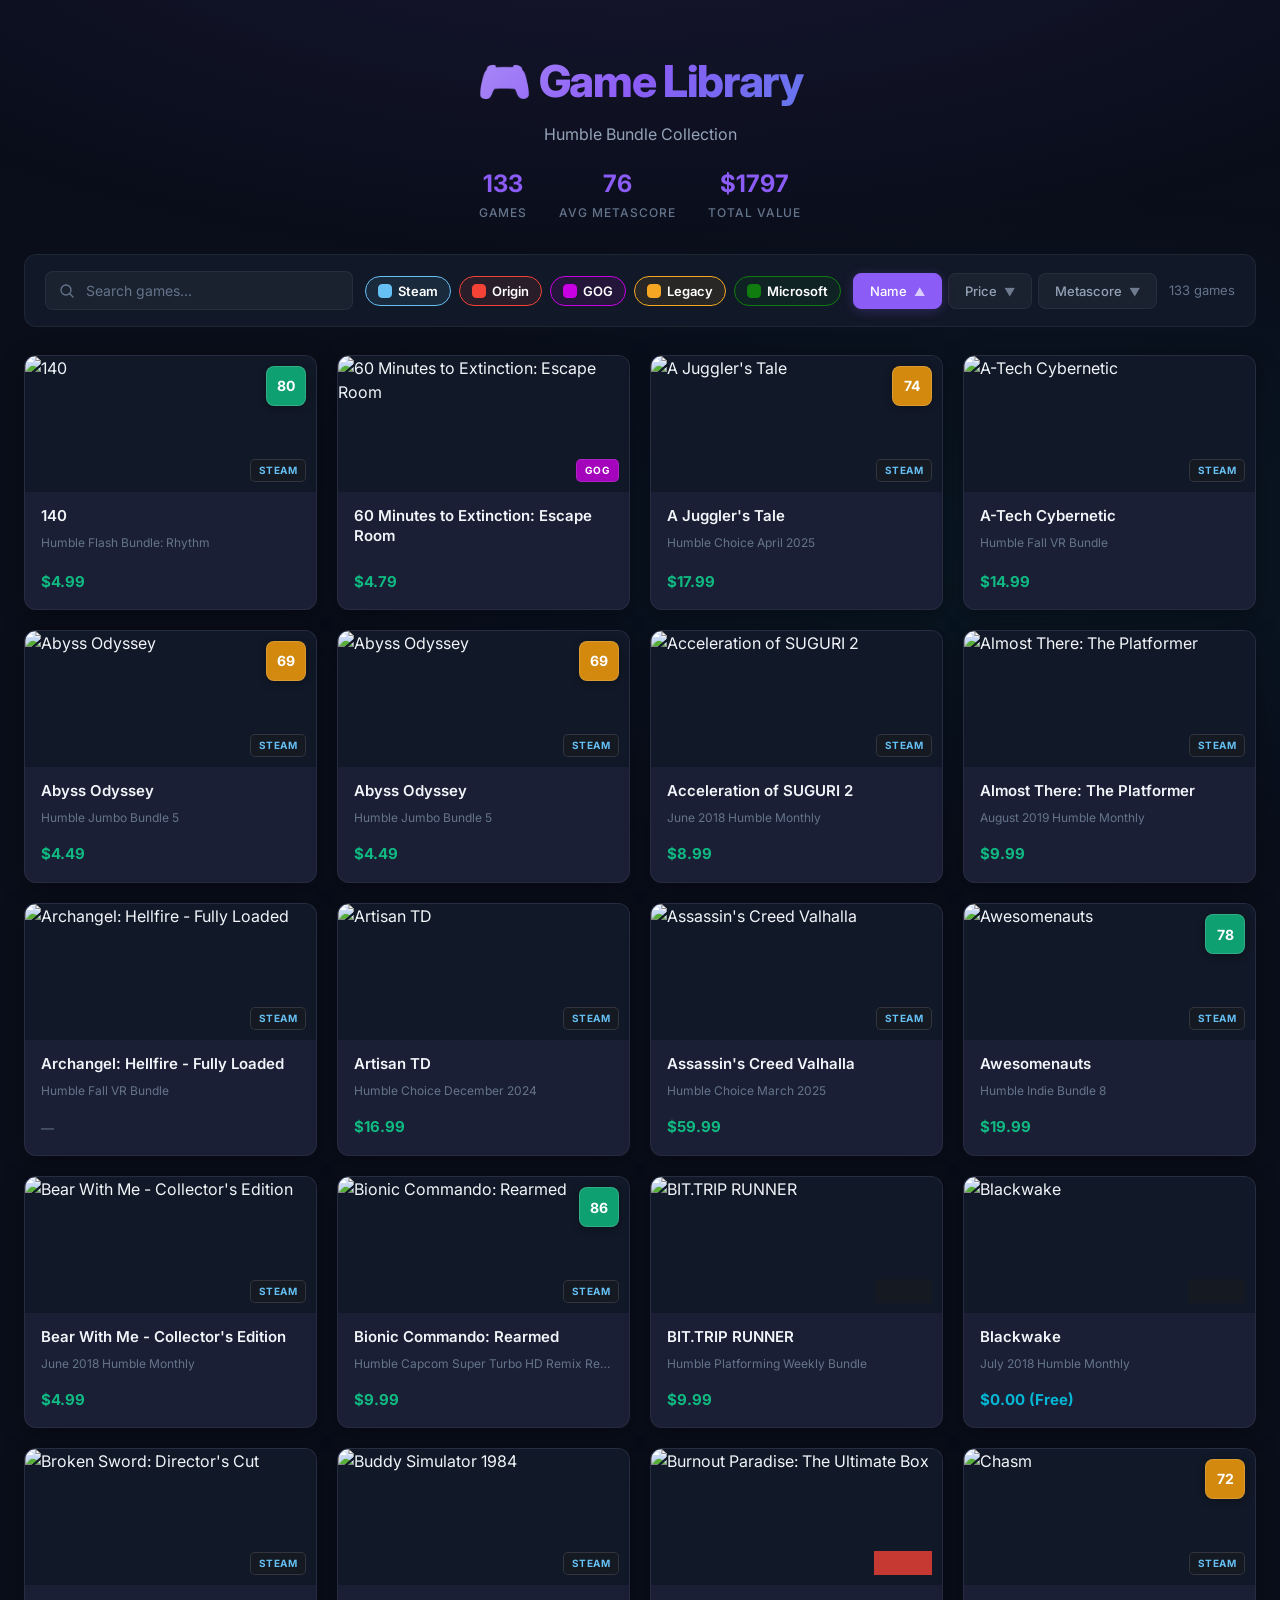
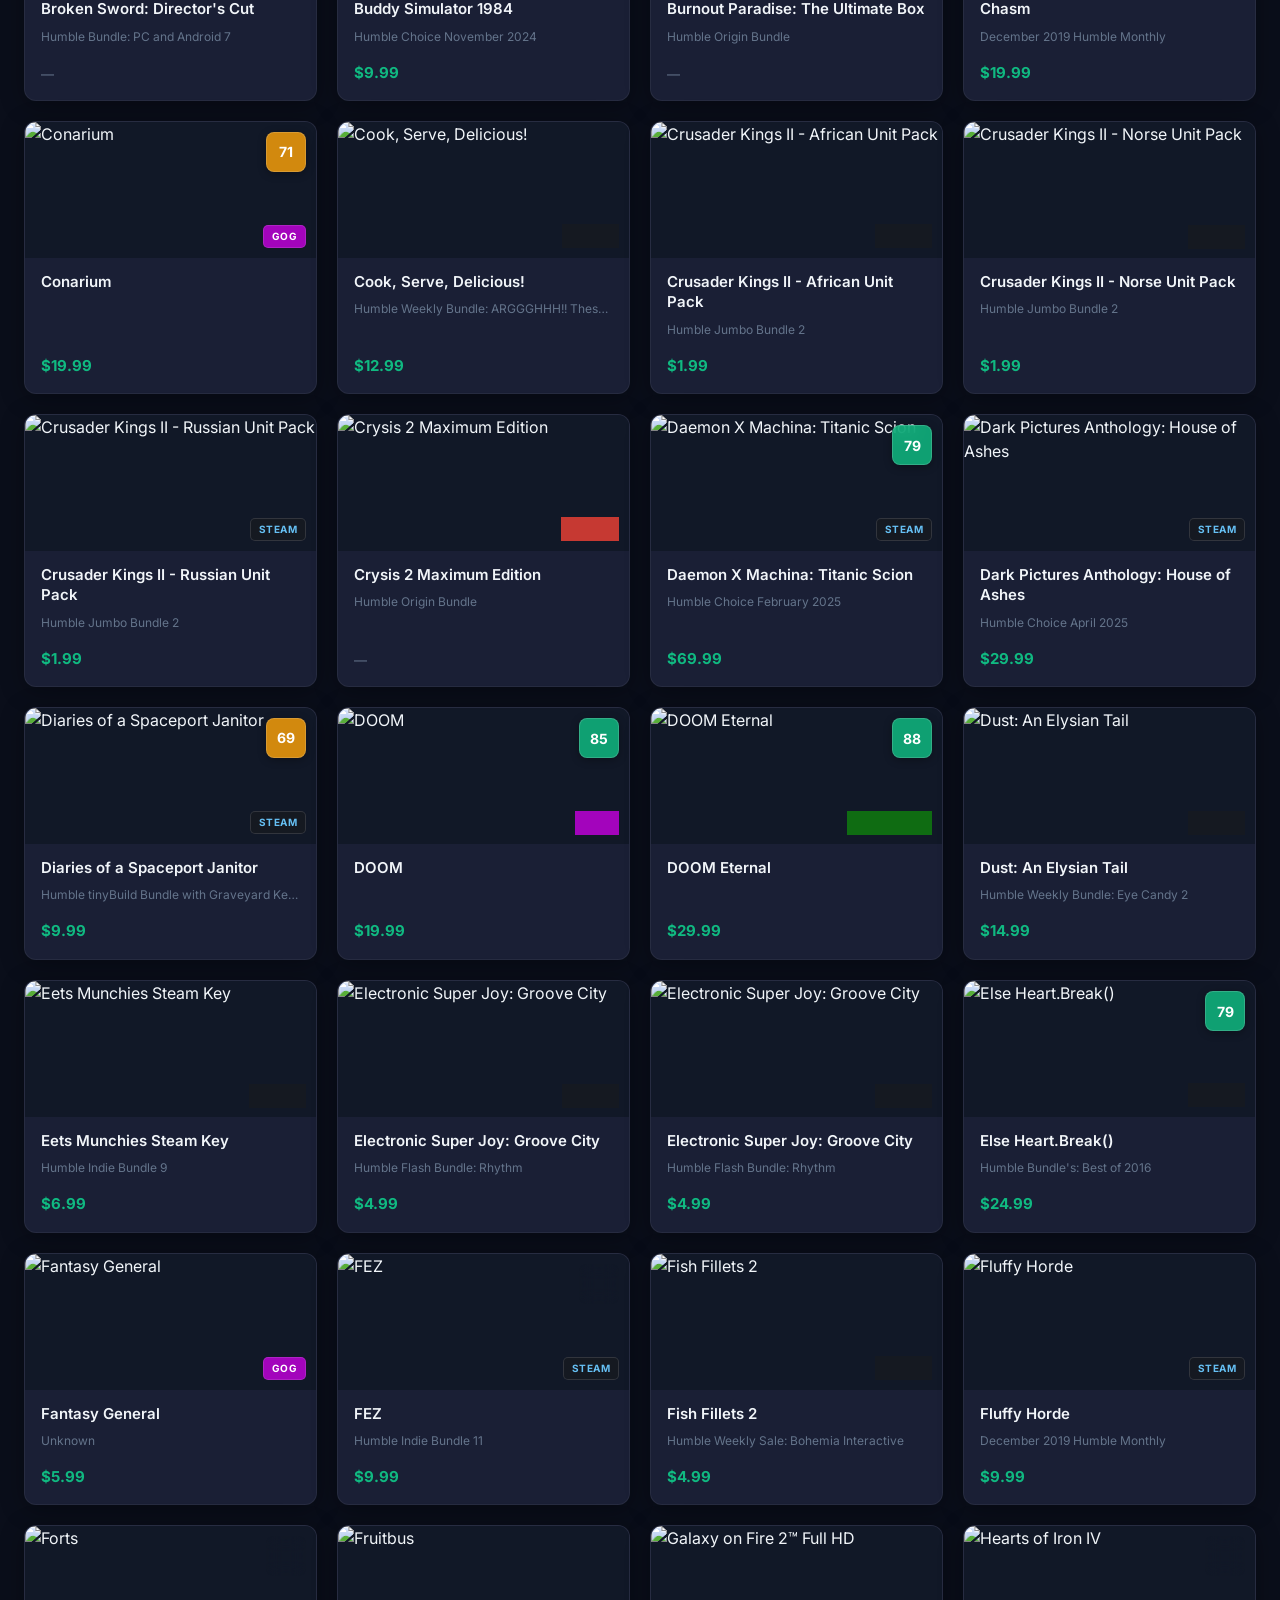
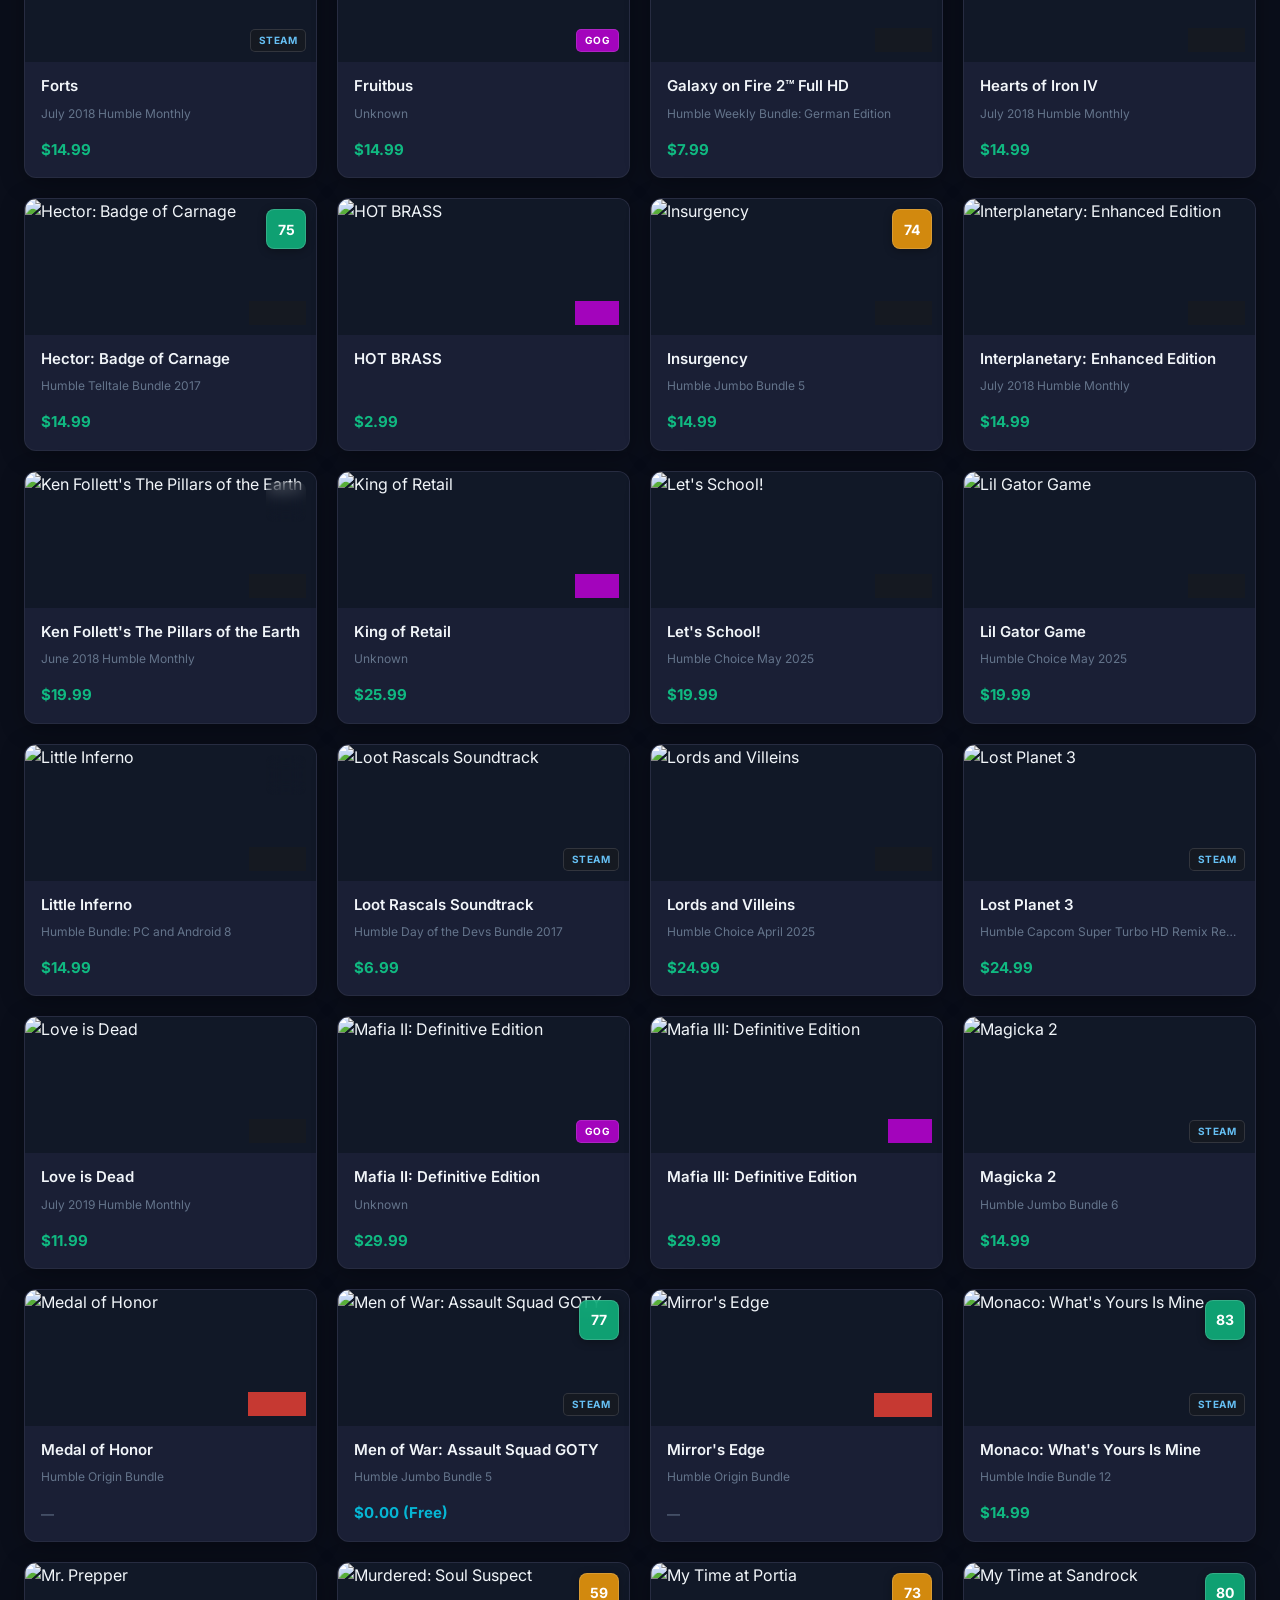
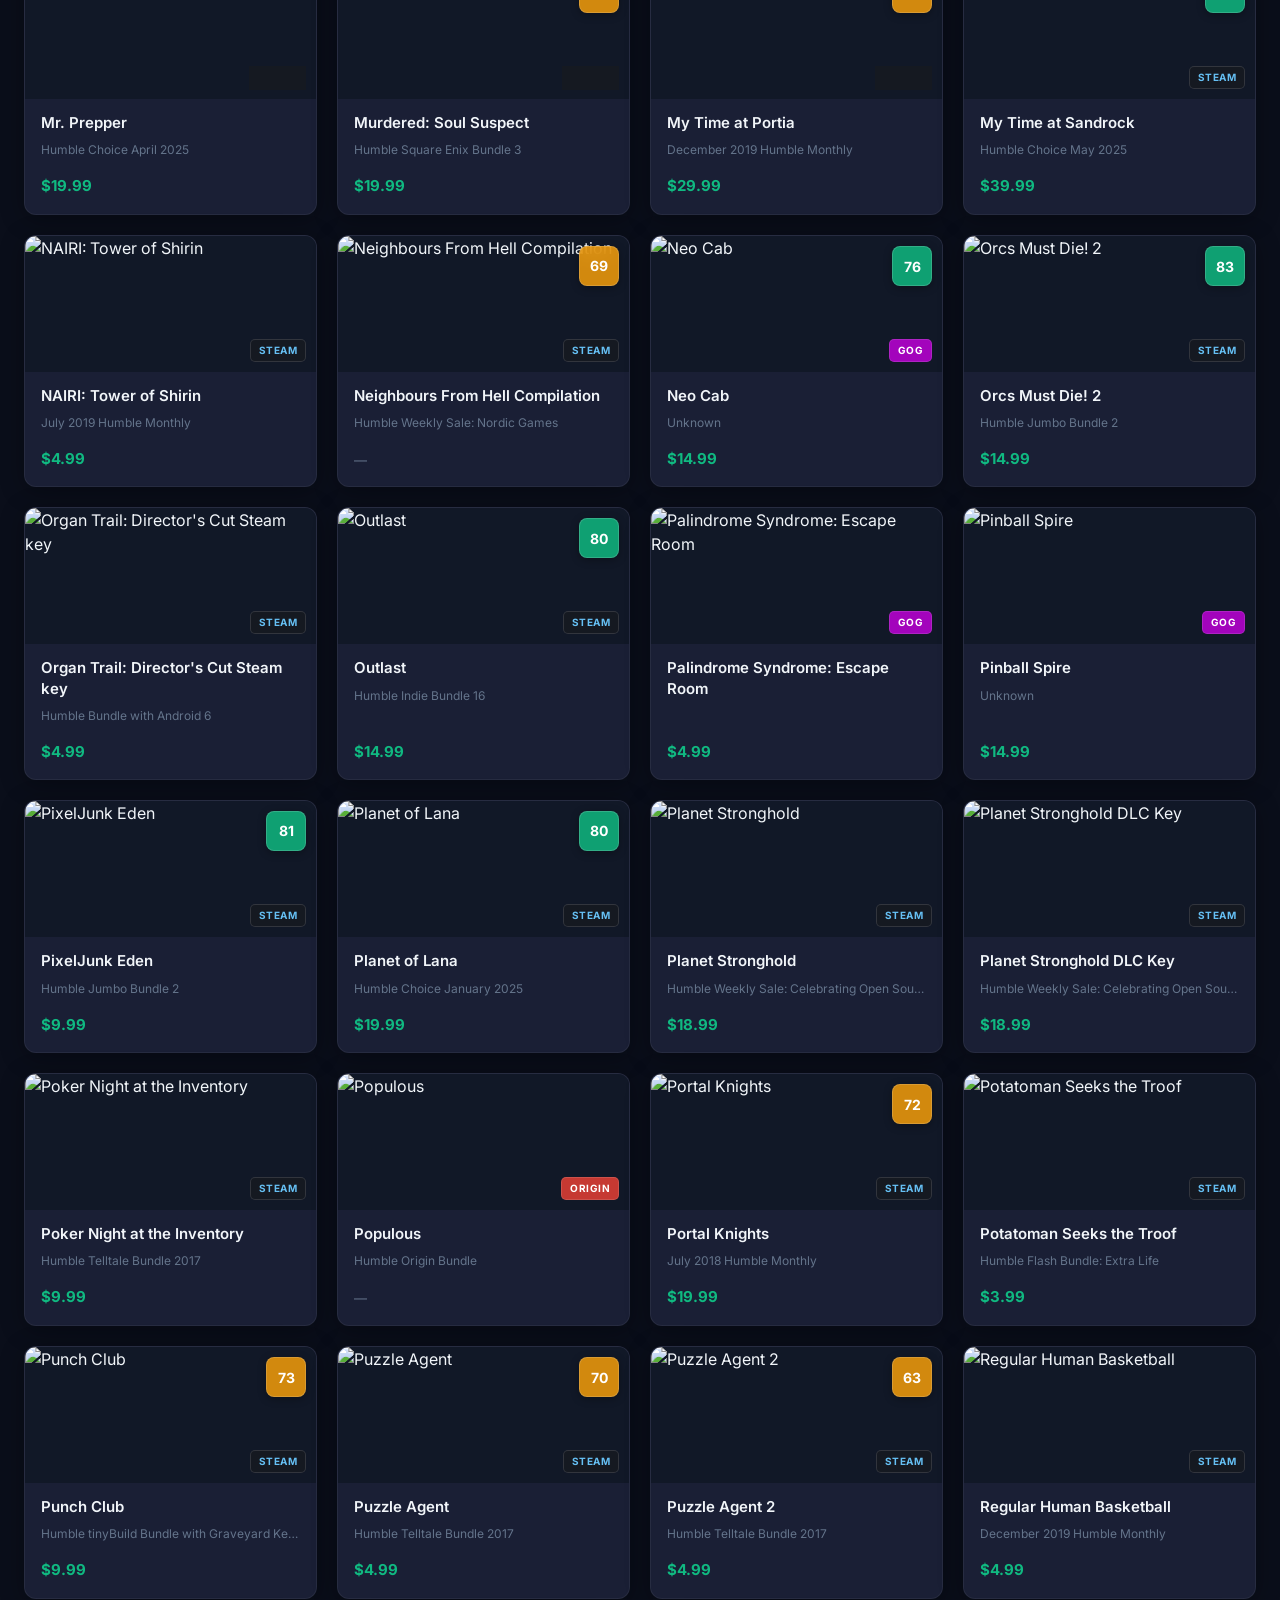
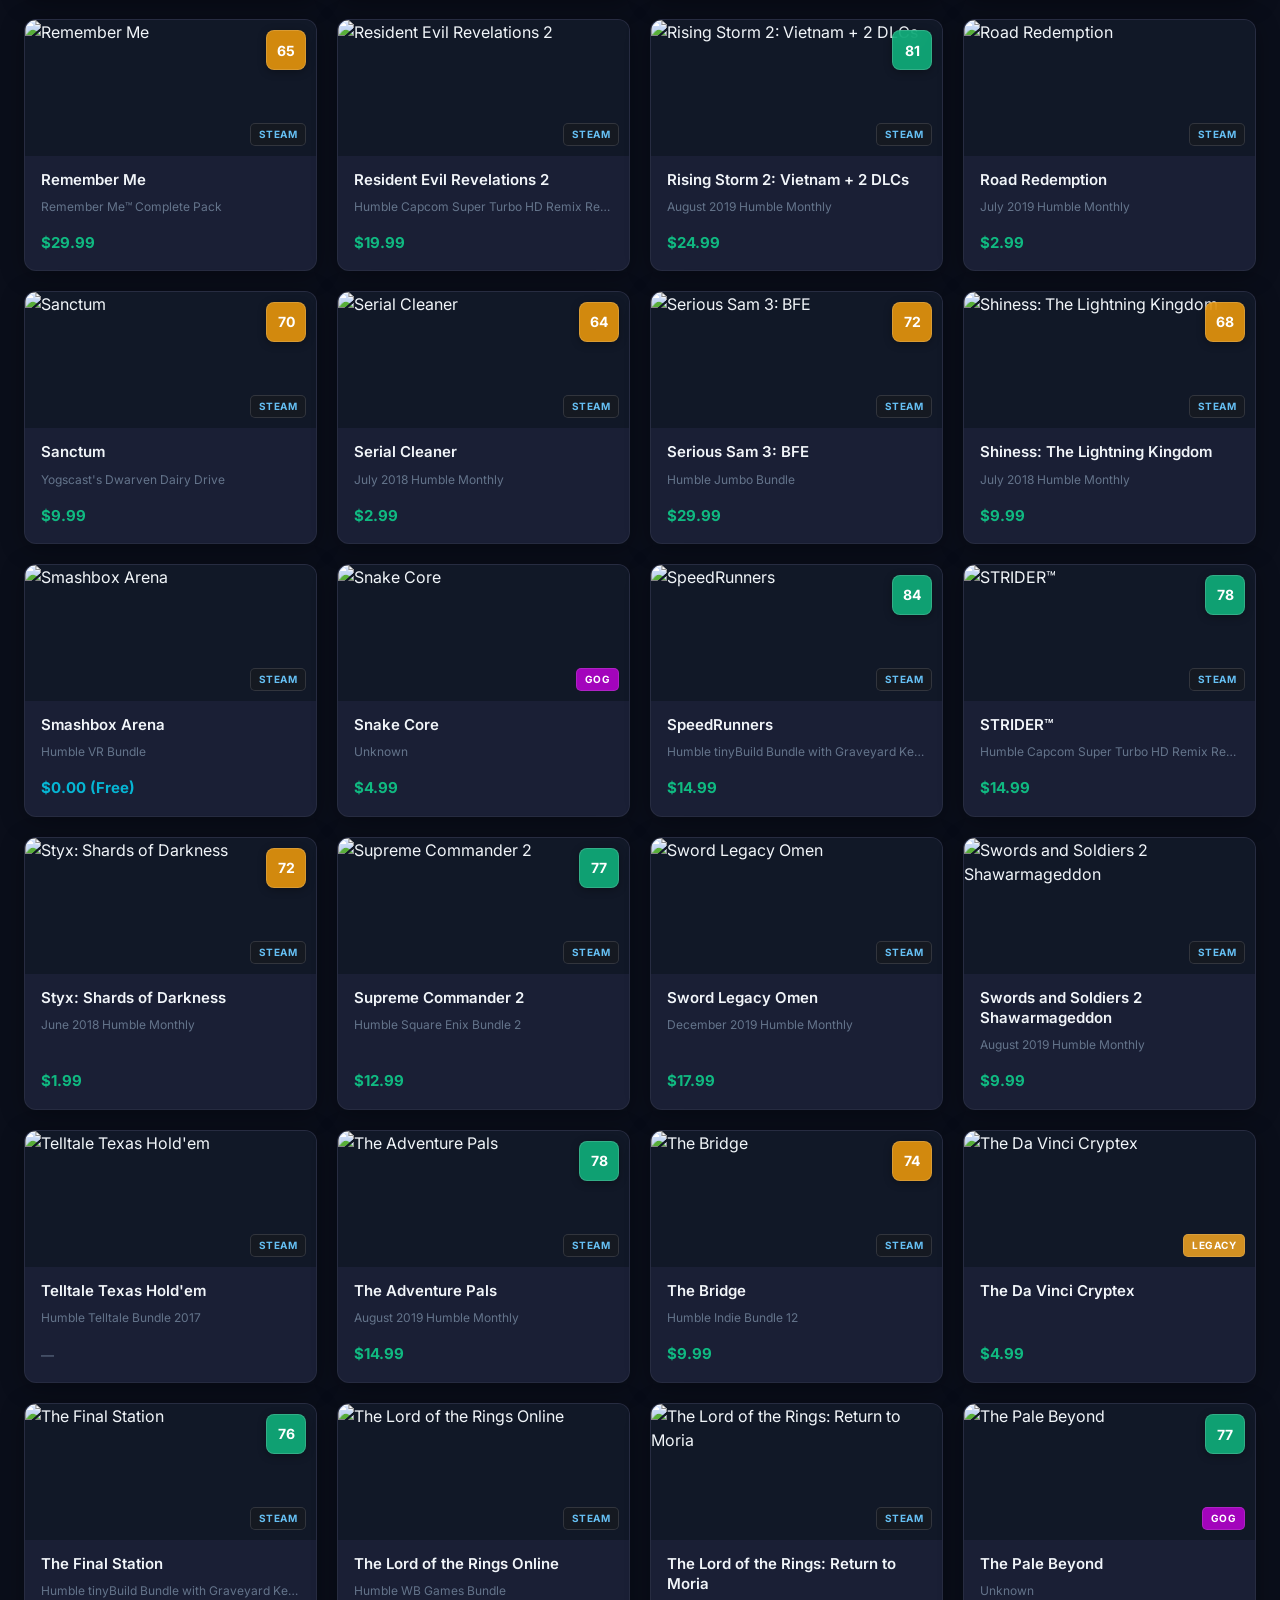
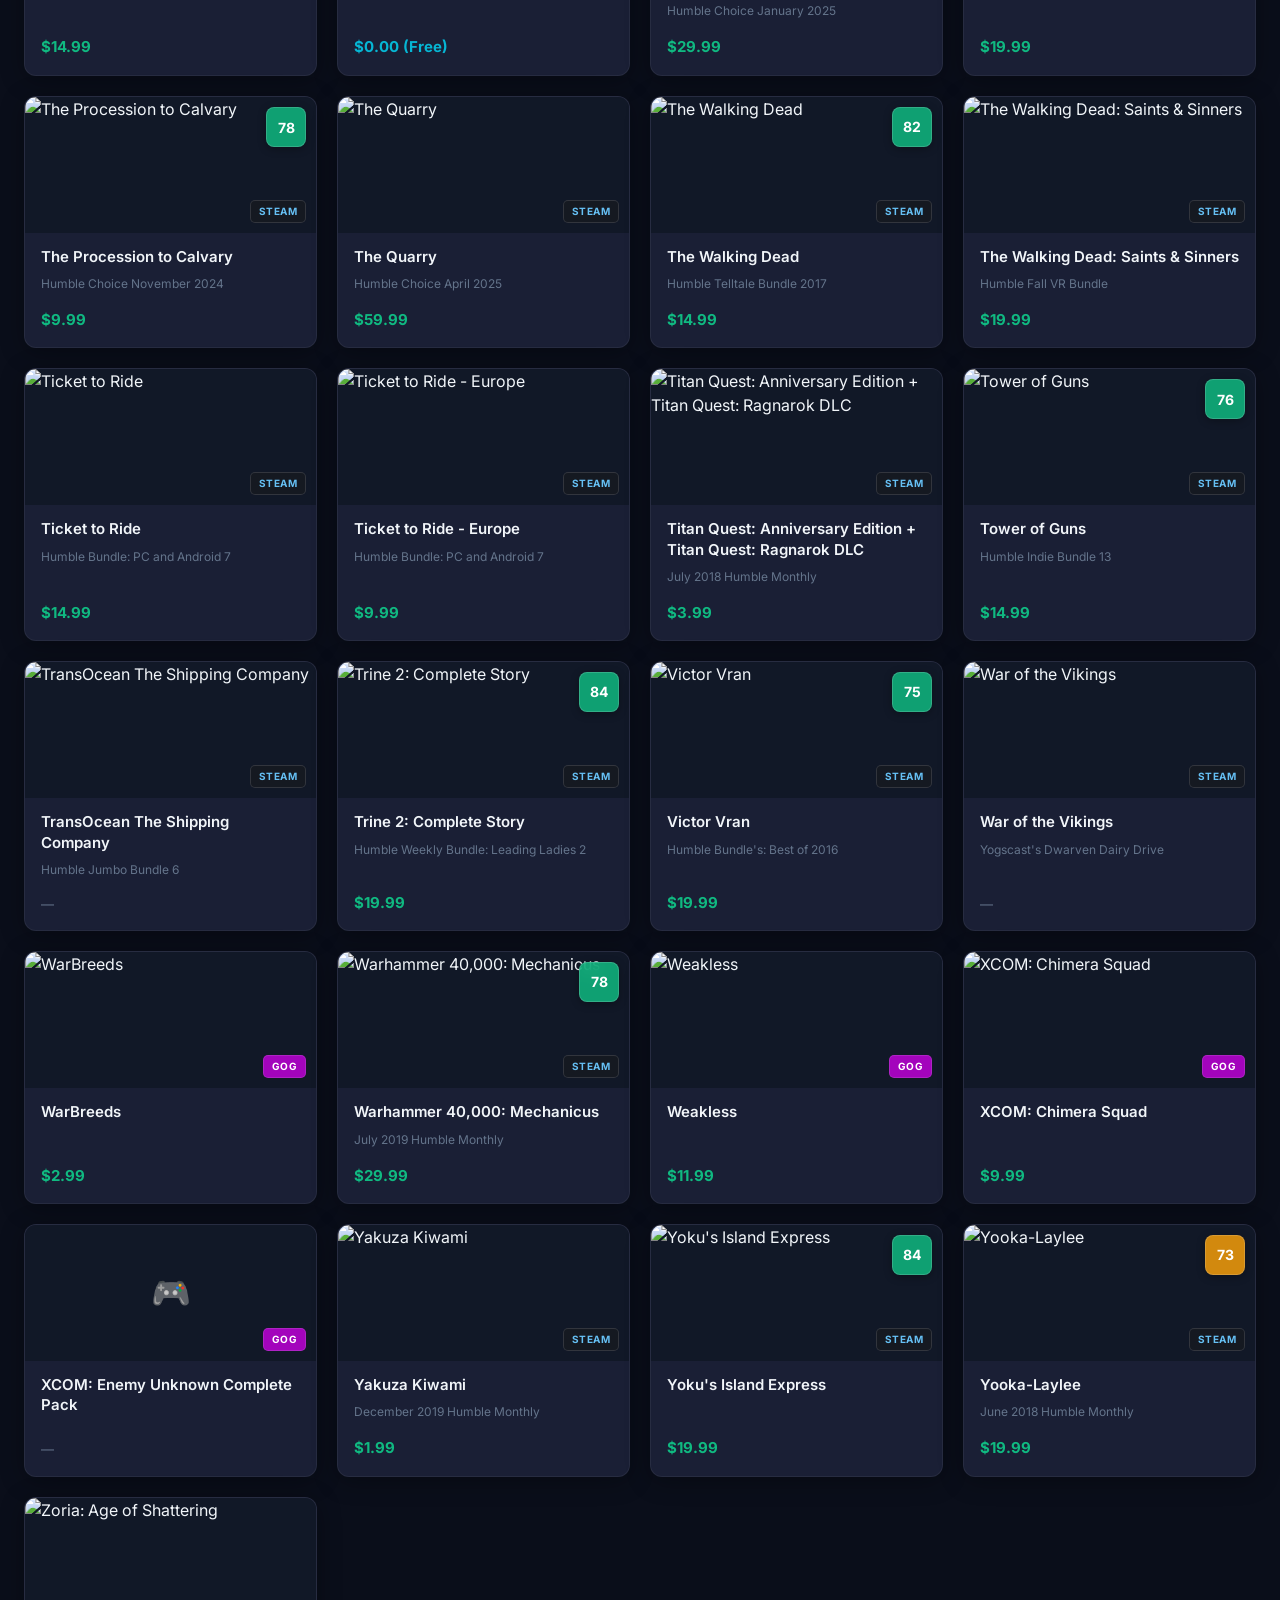
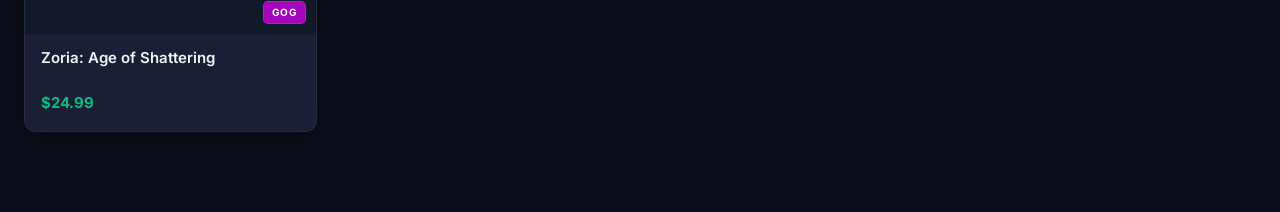
==== commit 28ca8430: "feat: show games past their expiration date Keys for these games were already retrieved, so they rem" ====
--- a/games.html
+++ b/games.html
@@ -523,6 +523,60 @@
   <script>
     const GAMES = [
   {
+    "game": "XCOM: Enemy Unknown Complete Pack",
+    "price": null,
+    "metascore": null,
+    "poster": null,
+    "steamUrl": null,
+    "bundle": null,
+    "platform": "gog"
+  },
+  {
+    "game": "Mafia III: Definitive Edition",
+    "price": "$29.99",
+    "metascore": null,
+    "poster": "https://shared.akamai.steamstatic.com/store_item_assets/steam/apps/360430/header.jpg?t=1756420682",
+    "steamUrl": "https://store.steampowered.com/app/360430/",
+    "bundle": null,
+    "platform": "gog"
+  },
+  {
+    "game": "HOT BRASS",
+    "price": "$2.99",
+    "metascore": null,
+    "poster": "https://shared.akamai.steamstatic.com/store_item_assets/steam/apps/892860/header.jpg?t=1761641133",
+    "steamUrl": "https://store.steampowered.com/app/892860/",
+    "bundle": null,
+    "platform": "gog"
+  },
+  {
+    "game": "60 Minutes to Extinction: Escape Room",
+    "price": "$4.79",
+    "metascore": null,
+    "poster": "https://shared.akamai.steamstatic.com/store_item_assets/steam/apps/3783210/1055e2e14c7eadb6b7f444db978c8c85b3a84eab/header.jpg?t=1759856432",
+    "steamUrl": "https://store.steampowered.com/app/3783210/",
+    "bundle": null,
+    "platform": "gog"
+  },
+  {
+    "game": "XCOM: Chimera Squad",
+    "price": "$9.99",
+    "metascore": null,
+    "poster": "https://shared.akamai.steamstatic.com/store_item_assets/steam/apps/882100/header.jpg?t=1603903072",
+    "steamUrl": "https://store.steampowered.com/app/882100/",
+    "bundle": null,
+    "platform": "gog"
+  },
+  {
+    "game": "Palindrome Syndrome: Escape Room",
+    "price": "$4.99",
+    "metascore": null,
+    "poster": "https://shared.akamai.steamstatic.com/store_item_assets/steam/apps/1374290/0171e3dd3f954815eb8d01e05fa5e87416f444c3/header.jpg?t=1771925867",
+    "steamUrl": "https://store.steampowered.com/app/1374290/",
+    "bundle": null,
+    "platform": "gog"
+  },
+  {
     "game": "Yoku's Island Express",
     "price": "$19.99",
     "metascore": 84,
@@ -1351,6 +1405,33 @@
     "platform": "steam"
   },
   {
+    "game": "My Time at Sandrock",
+    "price": "$39.99",
+    "metascore": 80,
+    "poster": "https://shared.akamai.steamstatic.com/store_item_assets/steam/apps/1084600/header.jpg?t=1758092038",
+    "steamUrl": "https://store.steampowered.com/app/1084600/",
+    "bundle": "Humble Choice May 2025",
+    "platform": "steam"
+  },
+  {
+    "game": "Let's School!",
+    "price": "$19.99",
+    "metascore": null,
+    "poster": "https://shared.akamai.steamstatic.com/store_item_assets/steam/apps/1937500/header.jpg?t=1753339721",
+    "steamUrl": "https://store.steampowered.com/app/1937500/",
+    "bundle": "Humble Choice May 2025",
+    "platform": "steam"
+  },
+  {
+    "game": "Lil Gator Game",
+    "price": "$19.99",
+    "metascore": null,
+    "poster": "https://shared.akamai.steamstatic.com/store_item_assets/steam/apps/1586800/36b3e069a7a154328ff852dc3fff76cdc4f9ed6c/header.jpg?t=1772459218",
+    "steamUrl": "https://store.steampowered.com/app/1586800/",
+    "bundle": "Humble Choice May 2025",
+    "platform": "steam"
+  },
+  {
     "game": "The Quarry",
     "price": "$59.99",
     "metascore": null,
@@ -1396,6 +1477,15 @@
     "platform": "steam"
   },
   {
+    "game": "Assassin's Creed Valhalla",
+    "price": "$59.99",
+    "metascore": null,
+    "poster": "https://shared.akamai.steamstatic.com/store_item_assets/steam/apps/2208920/header.jpg?t=1754572990",
+    "steamUrl": "https://store.steampowered.com/app/2208920/",
+    "bundle": "Humble Choice March 2025",
+    "platform": "steam"
+  },
+  {
     "game": "Daemon X Machina: Titanic Scion",
     "price": "$69.99",
     "metascore": 79,
@@ -1423,6 +1513,15 @@
     "platform": "steam"
   },
   {
+    "game": "Artisan TD",
+    "price": "$16.99",
+    "metascore": null,
+    "poster": "https://shared.akamai.steamstatic.com/store_item_assets/steam/apps/2224640/header.jpg?t=1777362000",
+    "steamUrl": "https://store.steampowered.com/app/2224640/",
+    "bundle": "Humble Choice December 2024",
+    "platform": "steam"
+  },
+  {
     "game": "The Procession to Calvary",
     "price": "$9.99",
     "metascore": 78,
@@ -1486,6 +1585,96 @@
     "platform": "origin"
   },
   {
+    "game": "Pinball Spire",
+    "price": "$14.99",
+    "metascore": null,
+    "poster": "https://shared.akamai.steamstatic.com/store_item_assets/steam/apps/2601940/header.jpg?t=1771278708",
+    "steamUrl": "https://store.steampowered.com/app/2601940/",
+    "bundle": "Unknown",
+    "platform": "gog"
+  },
+  {
+    "game": "Mafia II: Definitive Edition",
+    "price": "$29.99",
+    "metascore": null,
+    "poster": "https://shared.akamai.steamstatic.com/store_item_assets/steam/apps/1030830/header.jpg?t=1759852951",
+    "steamUrl": "https://store.steampowered.com/app/1030830/",
+    "bundle": "Unknown",
+    "platform": "gog"
+  },
+  {
+    "game": "Fruitbus",
+    "price": "$14.99",
+    "metascore": null,
+    "poster": "https://shared.akamai.steamstatic.com/store_item_assets/steam/apps/2484130/header.jpg?t=1774944219",
+    "steamUrl": "https://store.steampowered.com/app/2484130/",
+    "bundle": "Unknown",
+    "platform": "gog"
+  },
+  {
+    "game": "Neo Cab",
+    "price": "$14.99",
+    "metascore": 76,
+    "poster": "https://shared.akamai.steamstatic.com/store_item_assets/steam/apps/794540/49a19a9728c31c147540151a06e5f1398d29f776/header.jpg?t=1757056423",
+    "steamUrl": "https://store.steampowered.com/app/794540/",
+    "bundle": "Unknown",
+    "platform": "gog"
+  },
+  {
+    "game": "Fantasy General",
+    "price": "$5.99",
+    "metascore": null,
+    "poster": "https://shared.akamai.steamstatic.com/store_item_assets/steam/apps/1741120/header.jpg?t=1728487091",
+    "steamUrl": "https://store.steampowered.com/app/1741120/",
+    "bundle": "Unknown",
+    "platform": "gog"
+  },
+  {
+    "game": "King of Retail",
+    "price": "$25.99",
+    "metascore": null,
+    "poster": "https://shared.akamai.steamstatic.com/store_item_assets/steam/apps/968250/header.jpg?t=1772458542",
+    "steamUrl": "https://store.steampowered.com/app/968250/",
+    "bundle": "Unknown",
+    "platform": "gog"
+  },
+  {
+    "game": "The Pale Beyond",
+    "price": "$19.99",
+    "metascore": 77,
+    "poster": "https://shared.akamai.steamstatic.com/store_item_assets/steam/apps/1266030/8bda823c98bacea1044dcd0c480aeb65c22a026d/header.jpg?t=1767787380",
+    "steamUrl": "https://store.steampowered.com/app/1266030/",
+    "bundle": "Unknown",
+    "platform": "gog"
+  },
+  {
+    "game": "Snake Core",
+    "price": "$4.99",
+    "metascore": null,
+    "poster": "https://shared.akamai.steamstatic.com/store_item_assets/steam/apps/1262770/header.jpg?t=1772456442",
+    "steamUrl": "https://store.steampowered.com/app/1262770/",
+    "bundle": "Unknown",
+    "platform": "gog"
+  },
+  {
+    "game": "DOOM",
+    "price": "$19.99",
+    "metascore": 85,
+    "poster": "https://shared.akamai.steamstatic.com/store_item_assets/steam/apps/379720/header.jpg?t=1750784856",
+    "steamUrl": "https://store.steampowered.com/app/379720/",
+    "bundle": null,
+    "platform": "gog"
+  },
+  {
+    "game": "Conarium",
+    "price": "$19.99",
+    "metascore": 71,
+    "poster": "https://shared.akamai.steamstatic.com/store_item_assets/steam/apps/313780/header.jpg?t=1728475261",
+    "steamUrl": "https://store.steampowered.com/app/313780/",
+    "bundle": null,
+    "platform": "gog"
+  },
+  {
     "game": "WarBreeds",
     "price": "$2.99",
     "metascore": null,
@@ -1511,6 +1700,15 @@
     "steamUrl": "https://store.steampowered.com/app/1159090/",
     "bundle": null,
     "platform": "gog"
+  },
+  {
+    "game": "The Da Vinci Cryptex",
+    "price": "$4.99",
+    "metascore": null,
+    "poster": "https://shared.akamai.steamstatic.com/store_item_assets/steam/apps/2666270/17dac597a2c91acfc82f4cf11e8a6ed44807120e/header.jpg?t=1785761345",
+    "steamUrl": "https://store.steampowered.com/app/2666270/",
+    "bundle": null,
+    "platform": "legacy"
   },
   {
     "game": "DOOM Eternal",
